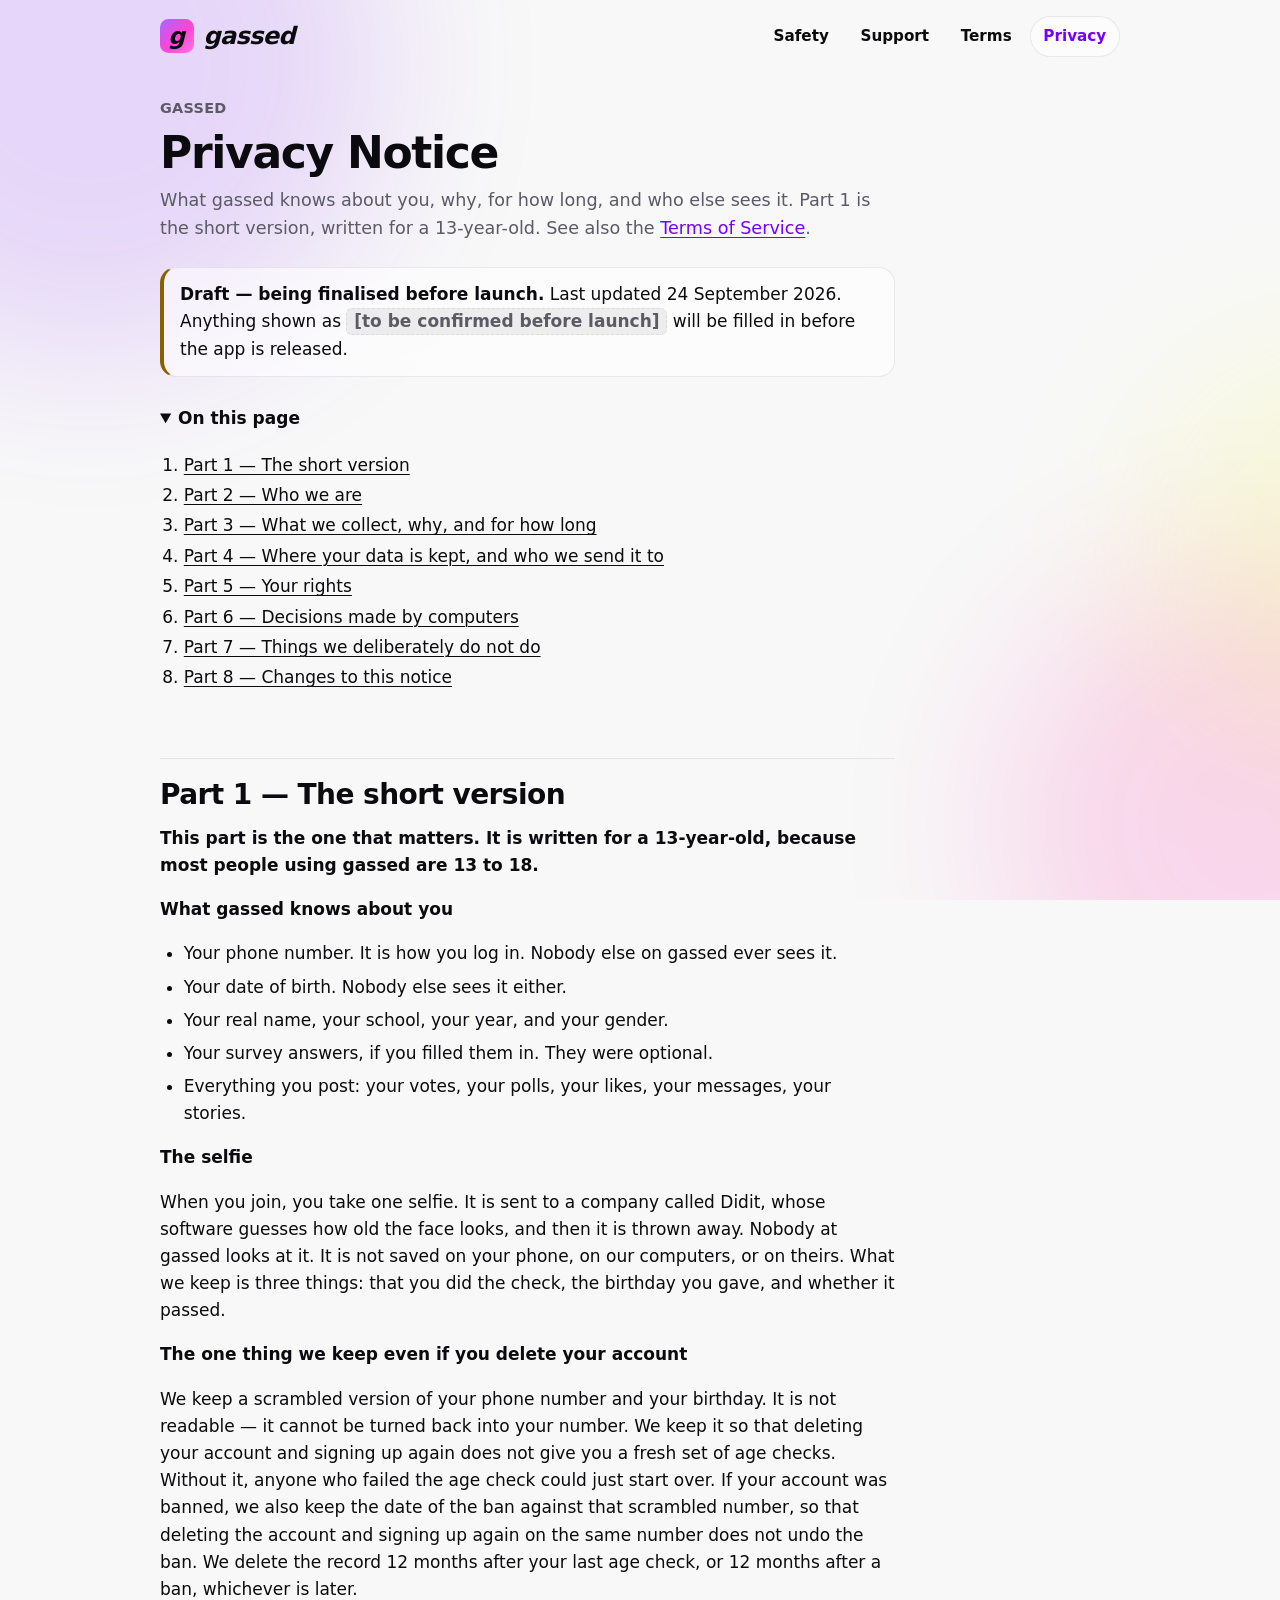
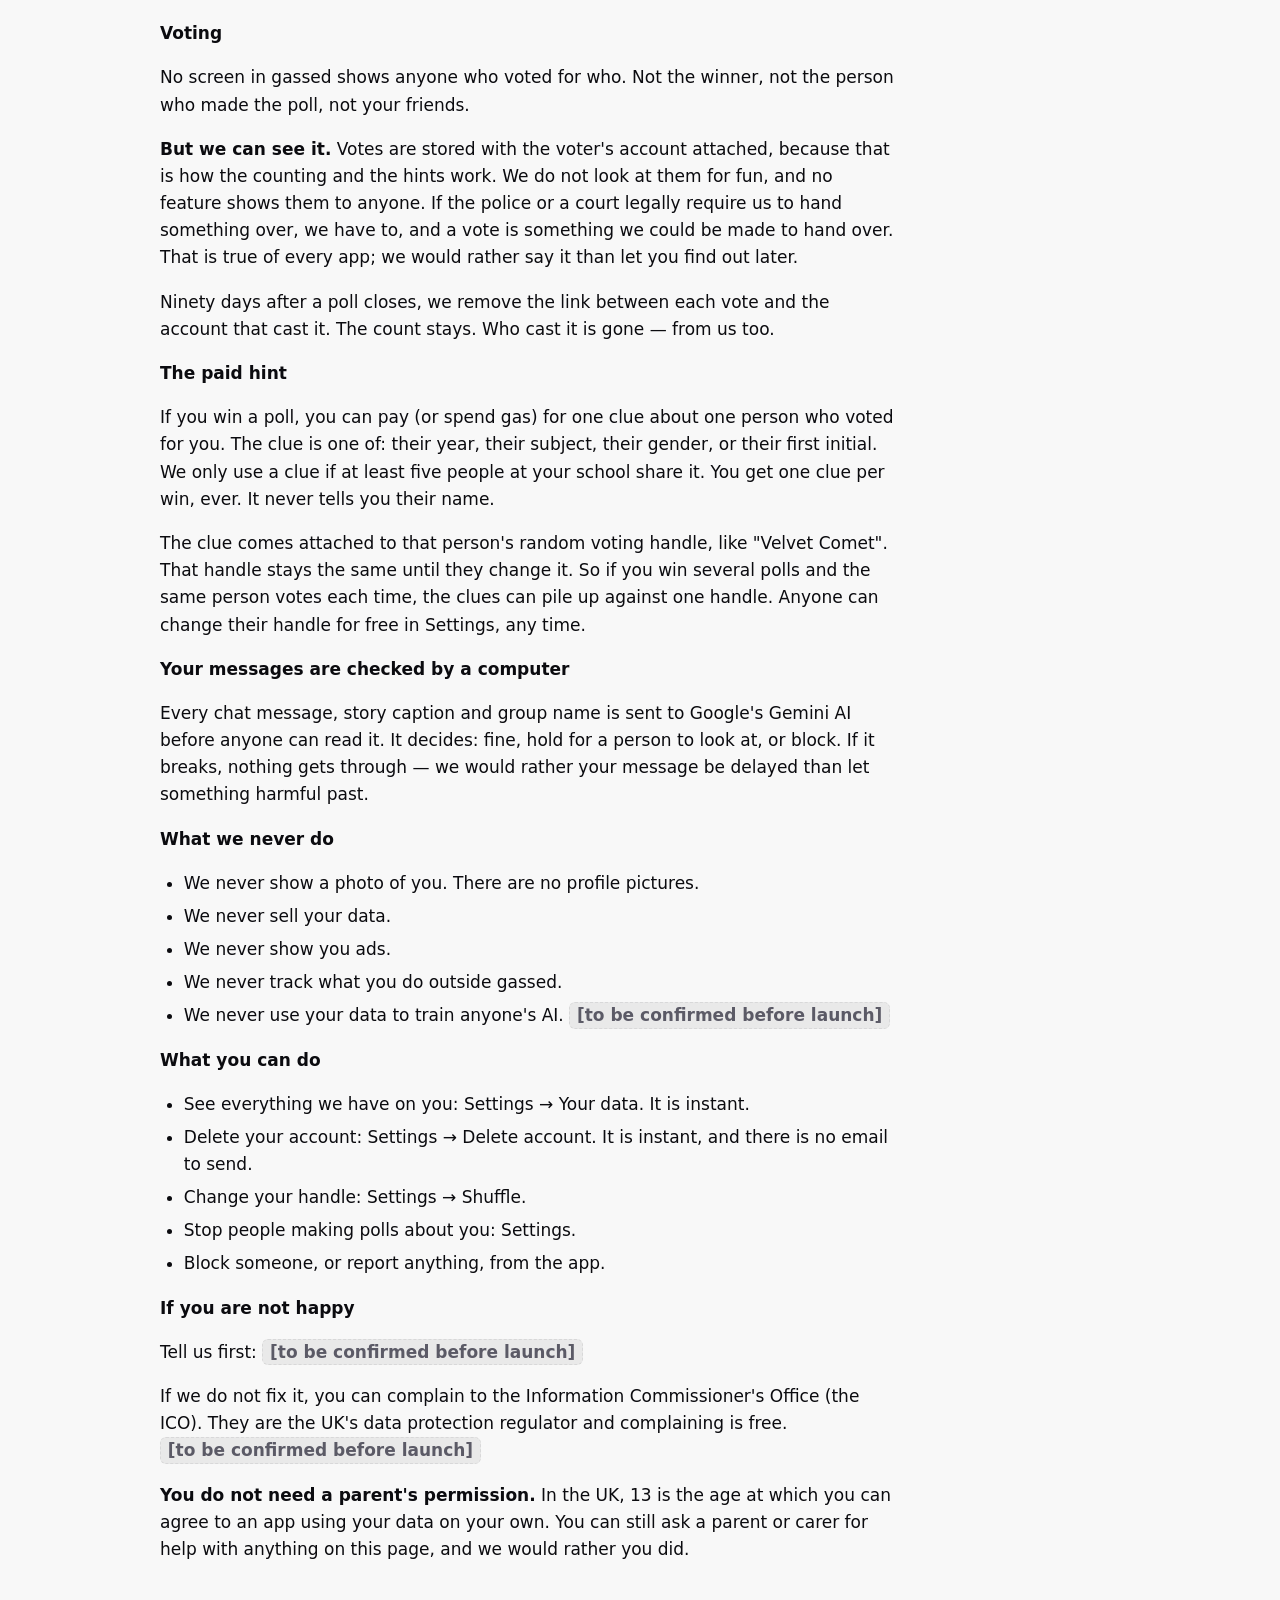
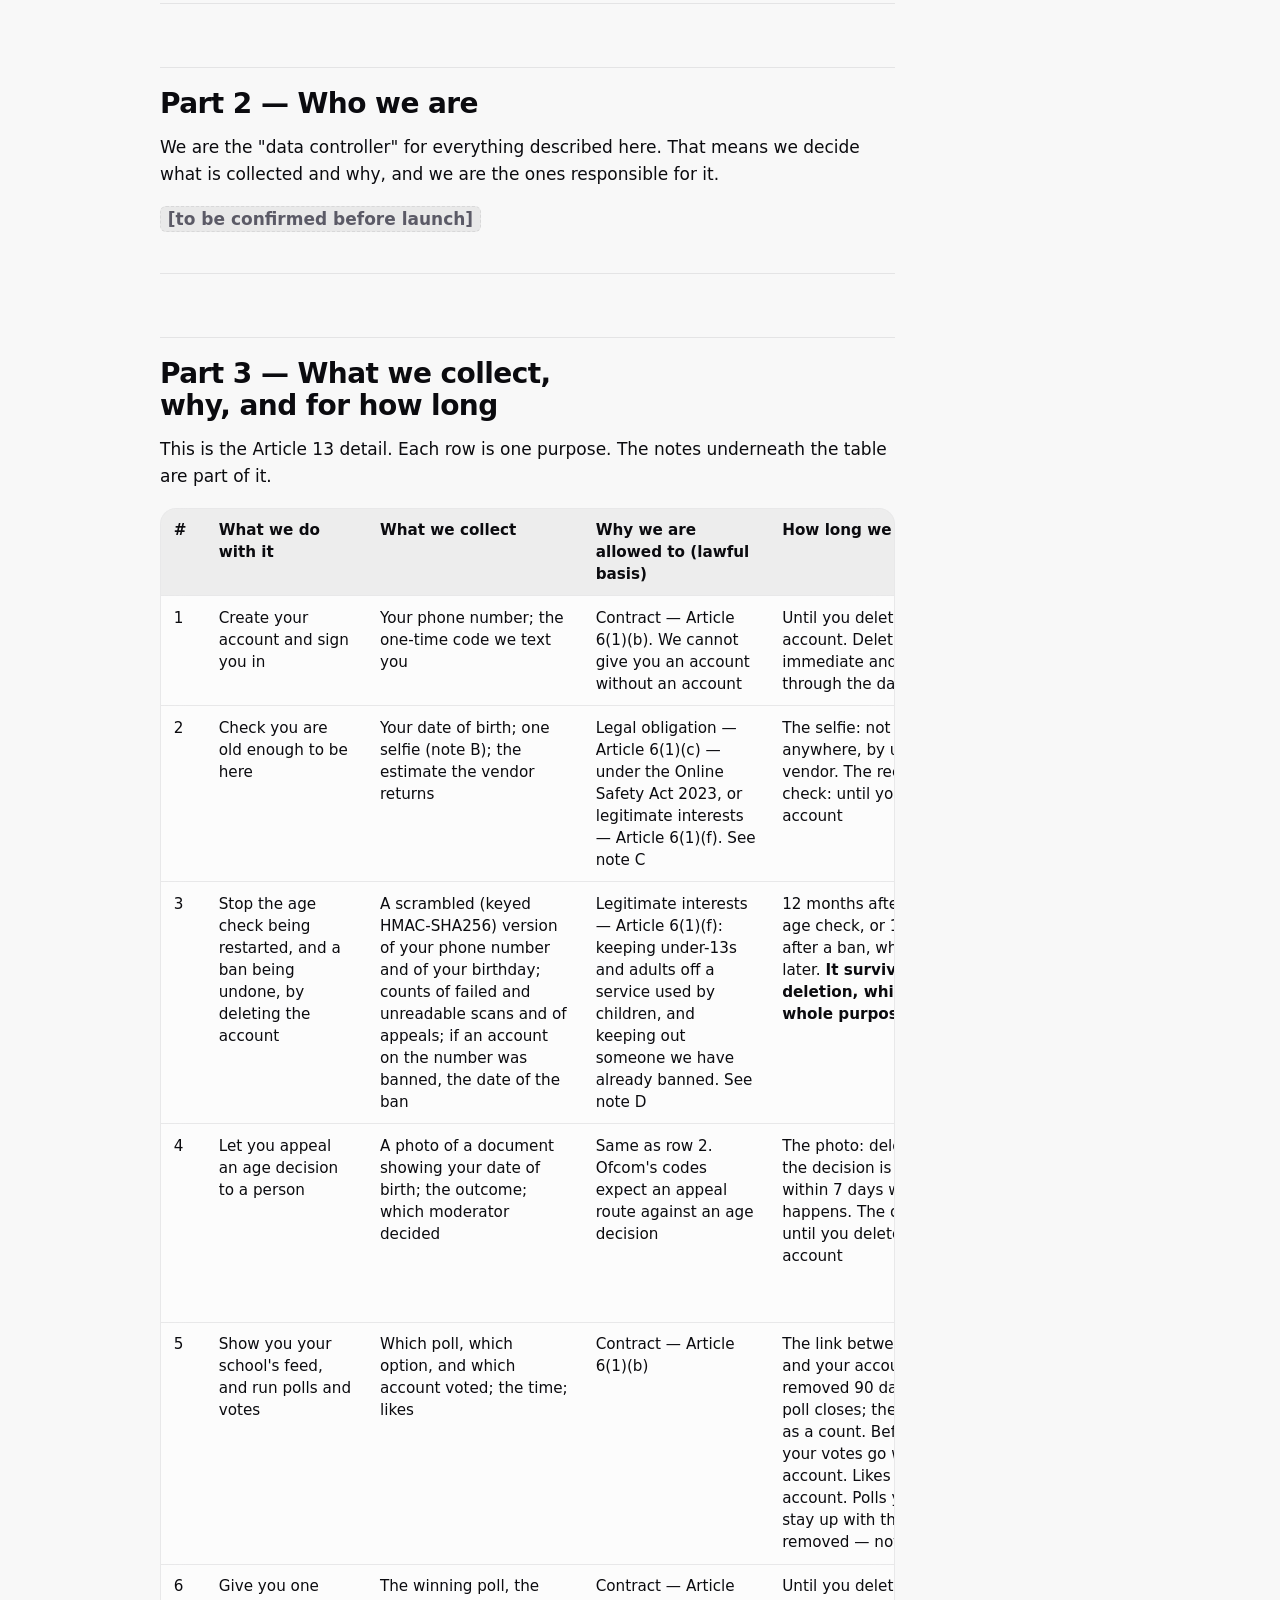
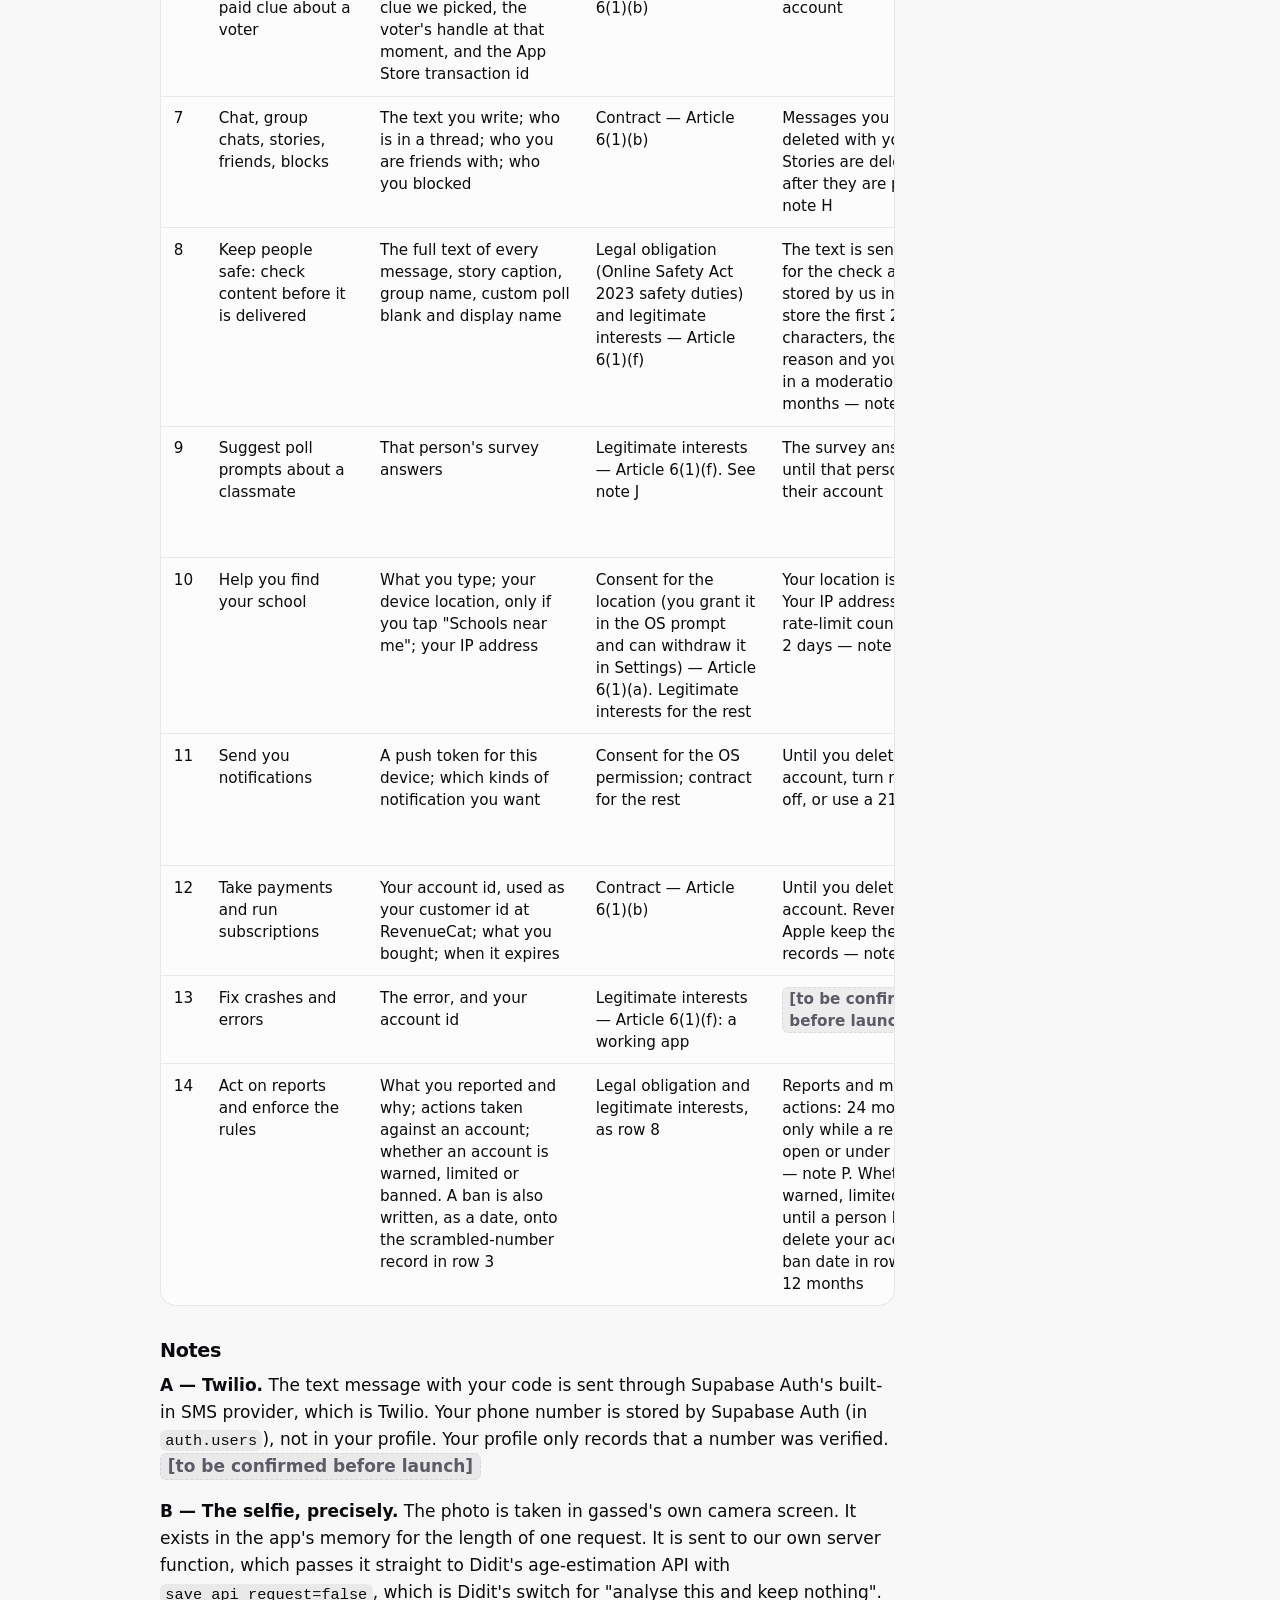
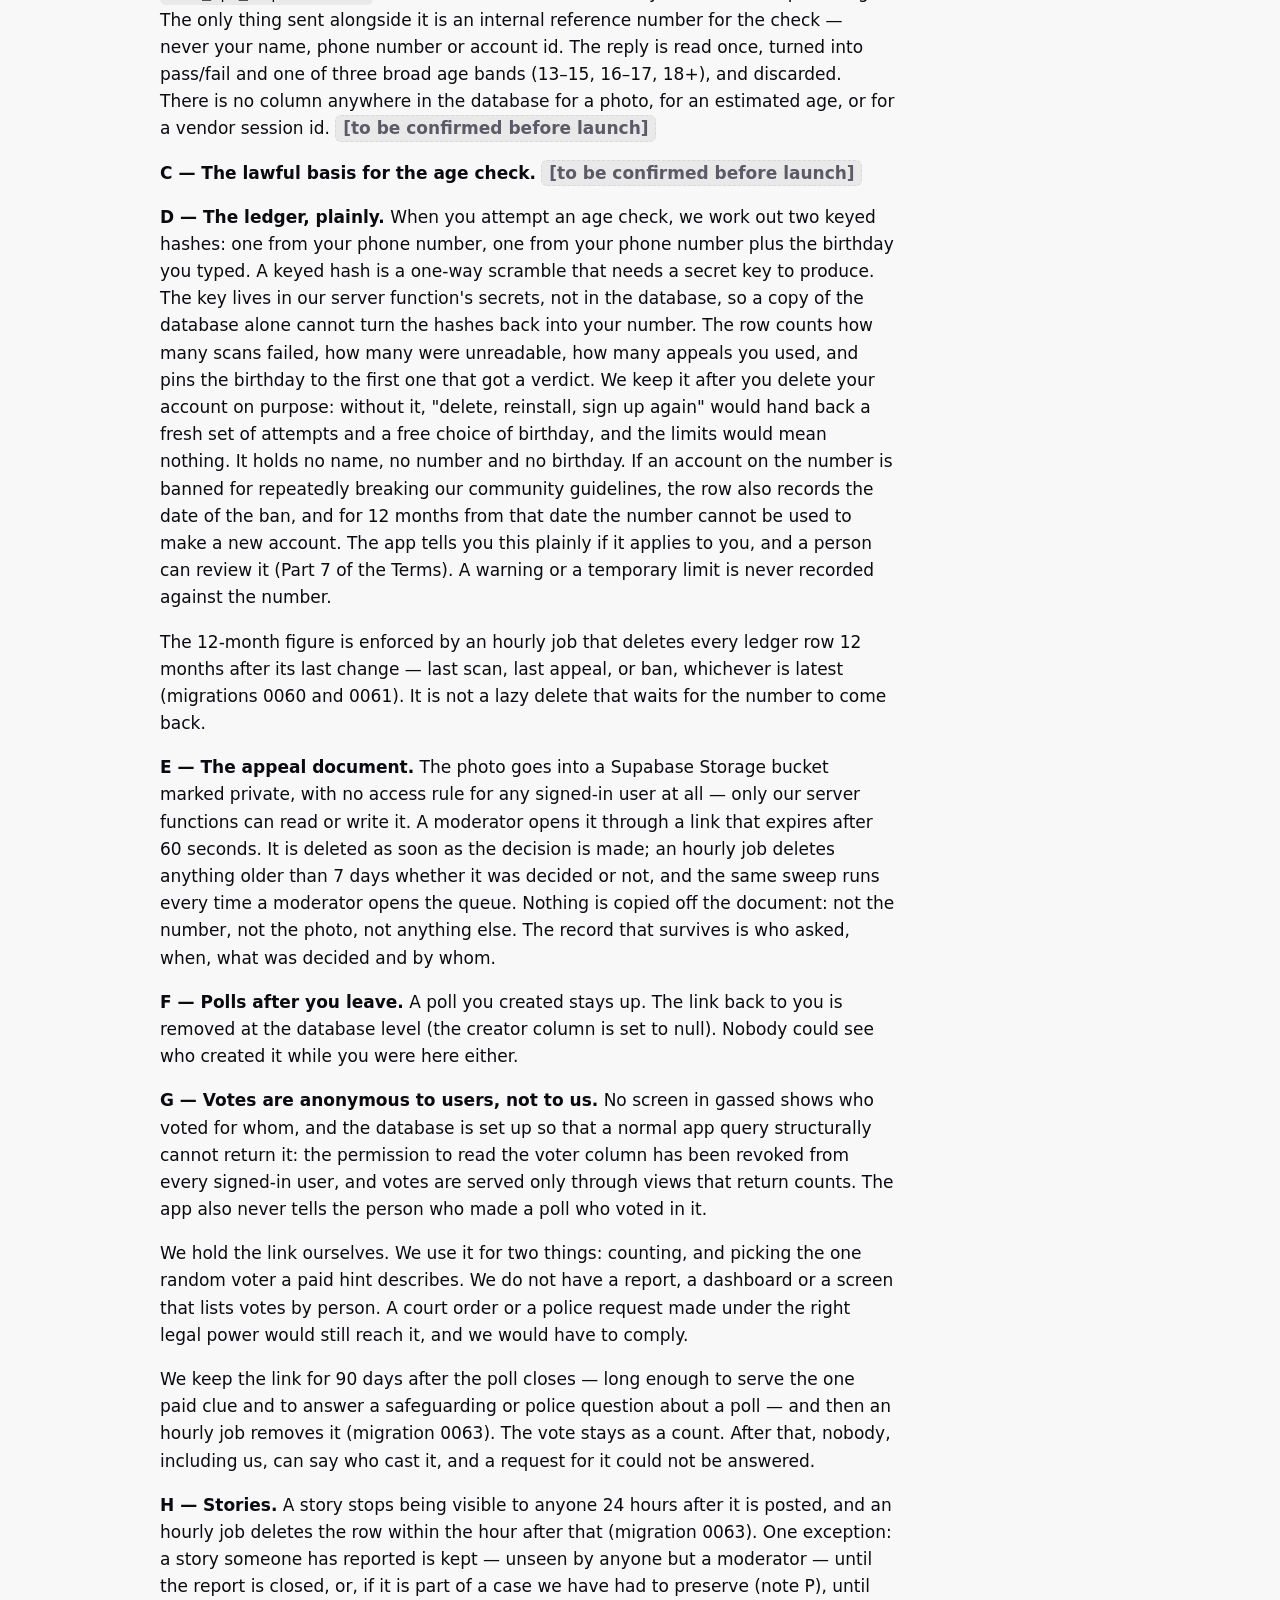
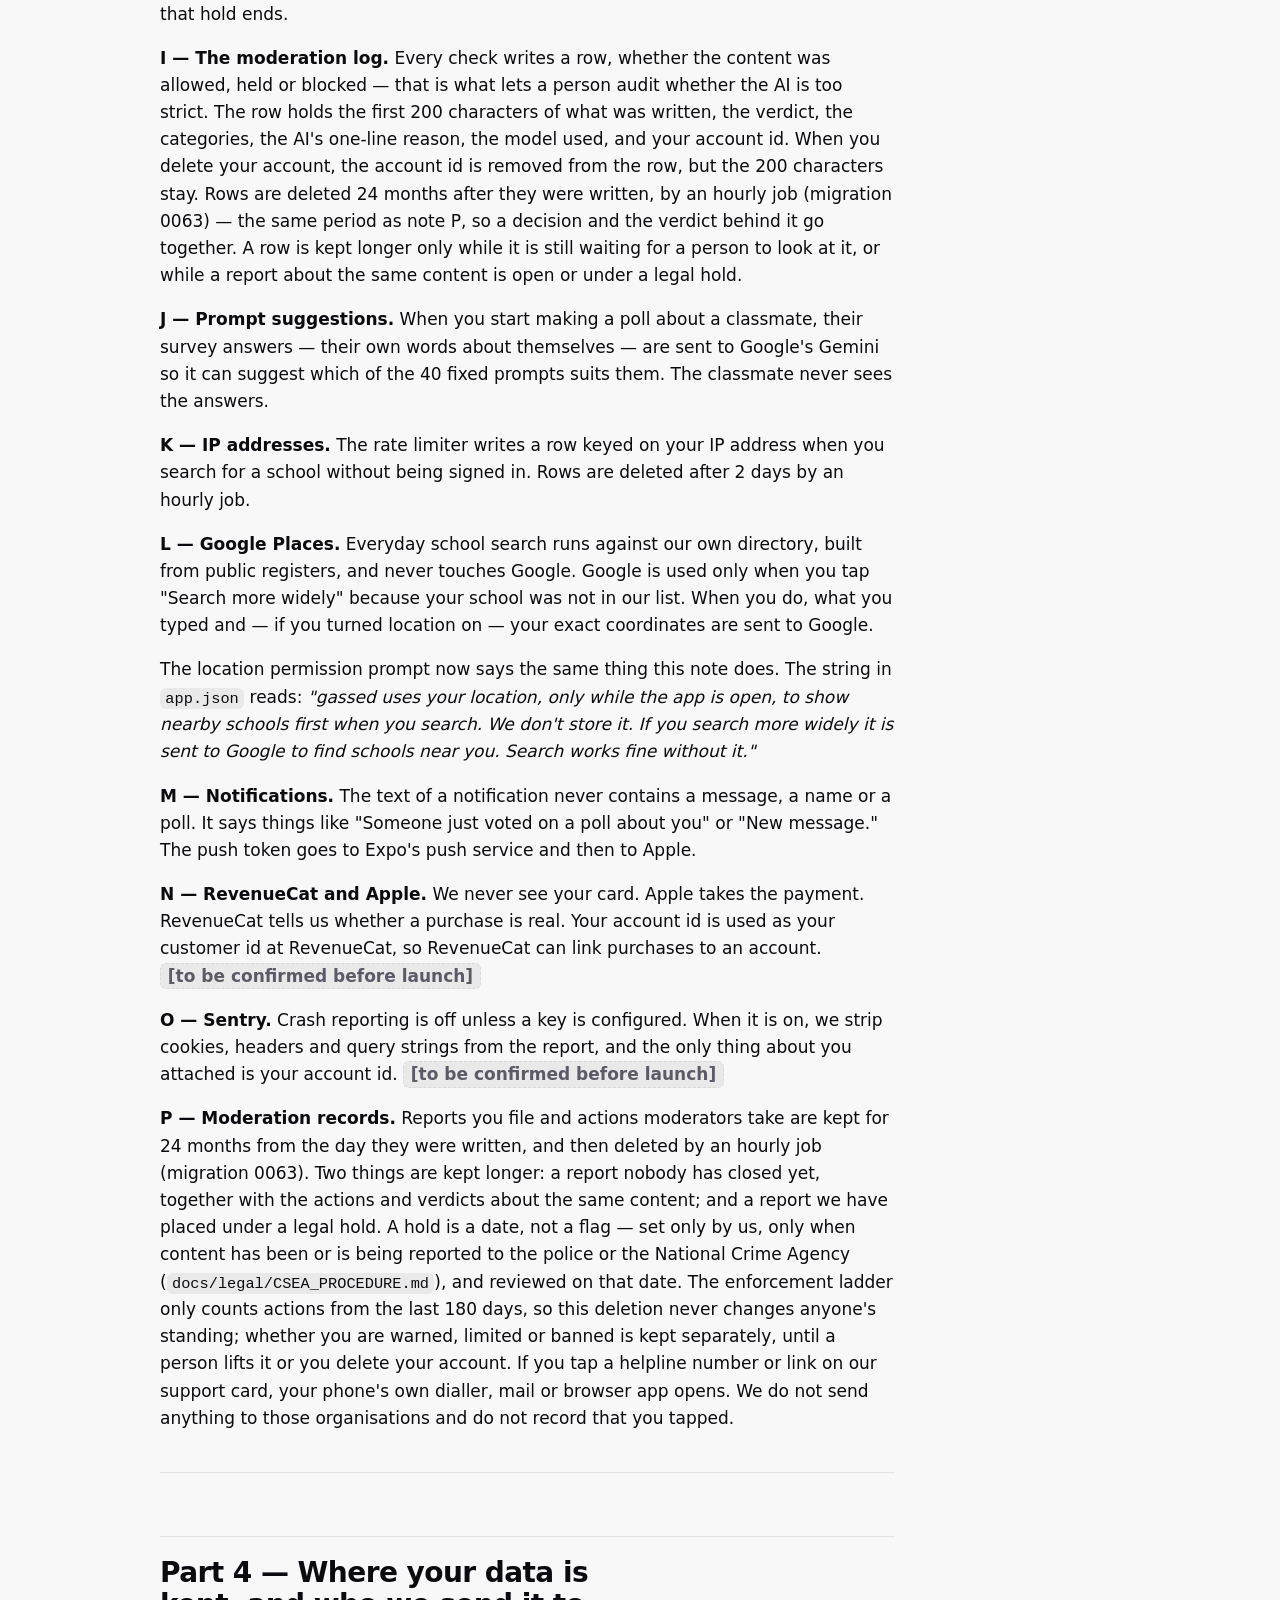
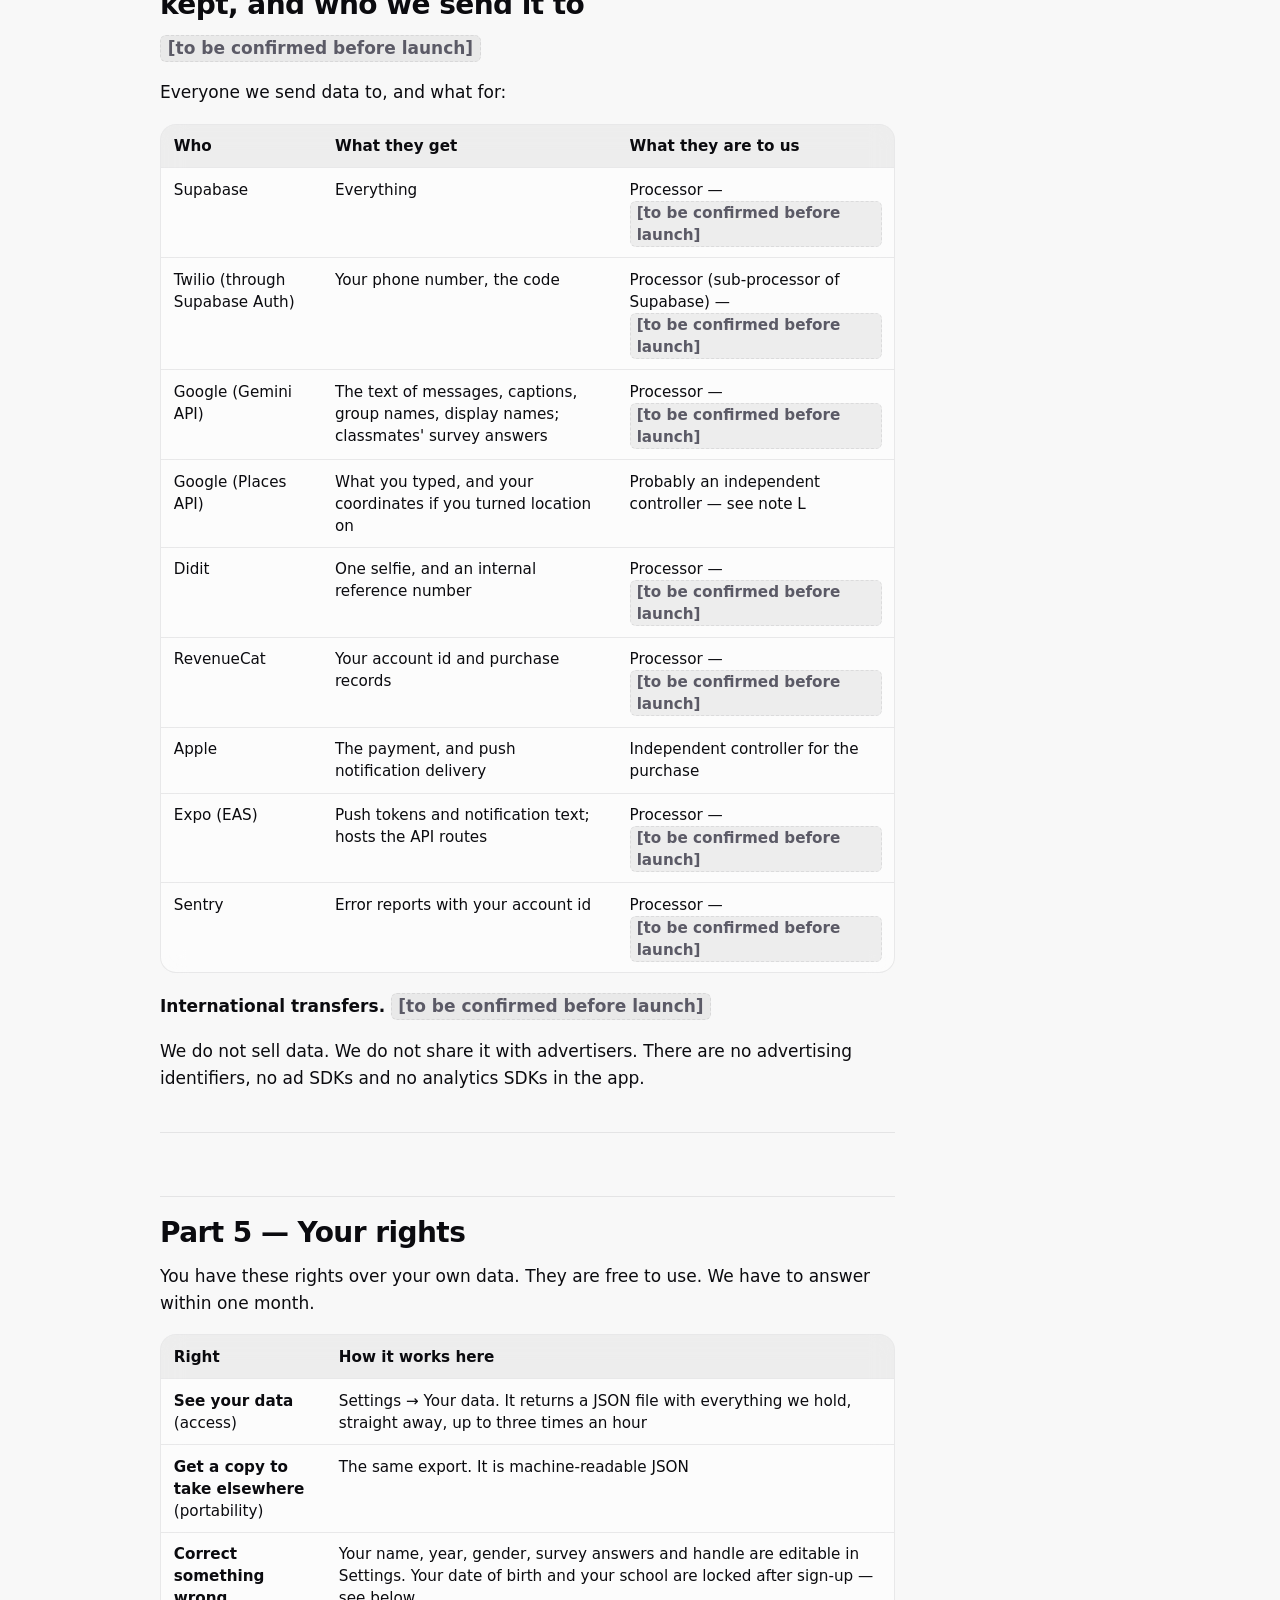
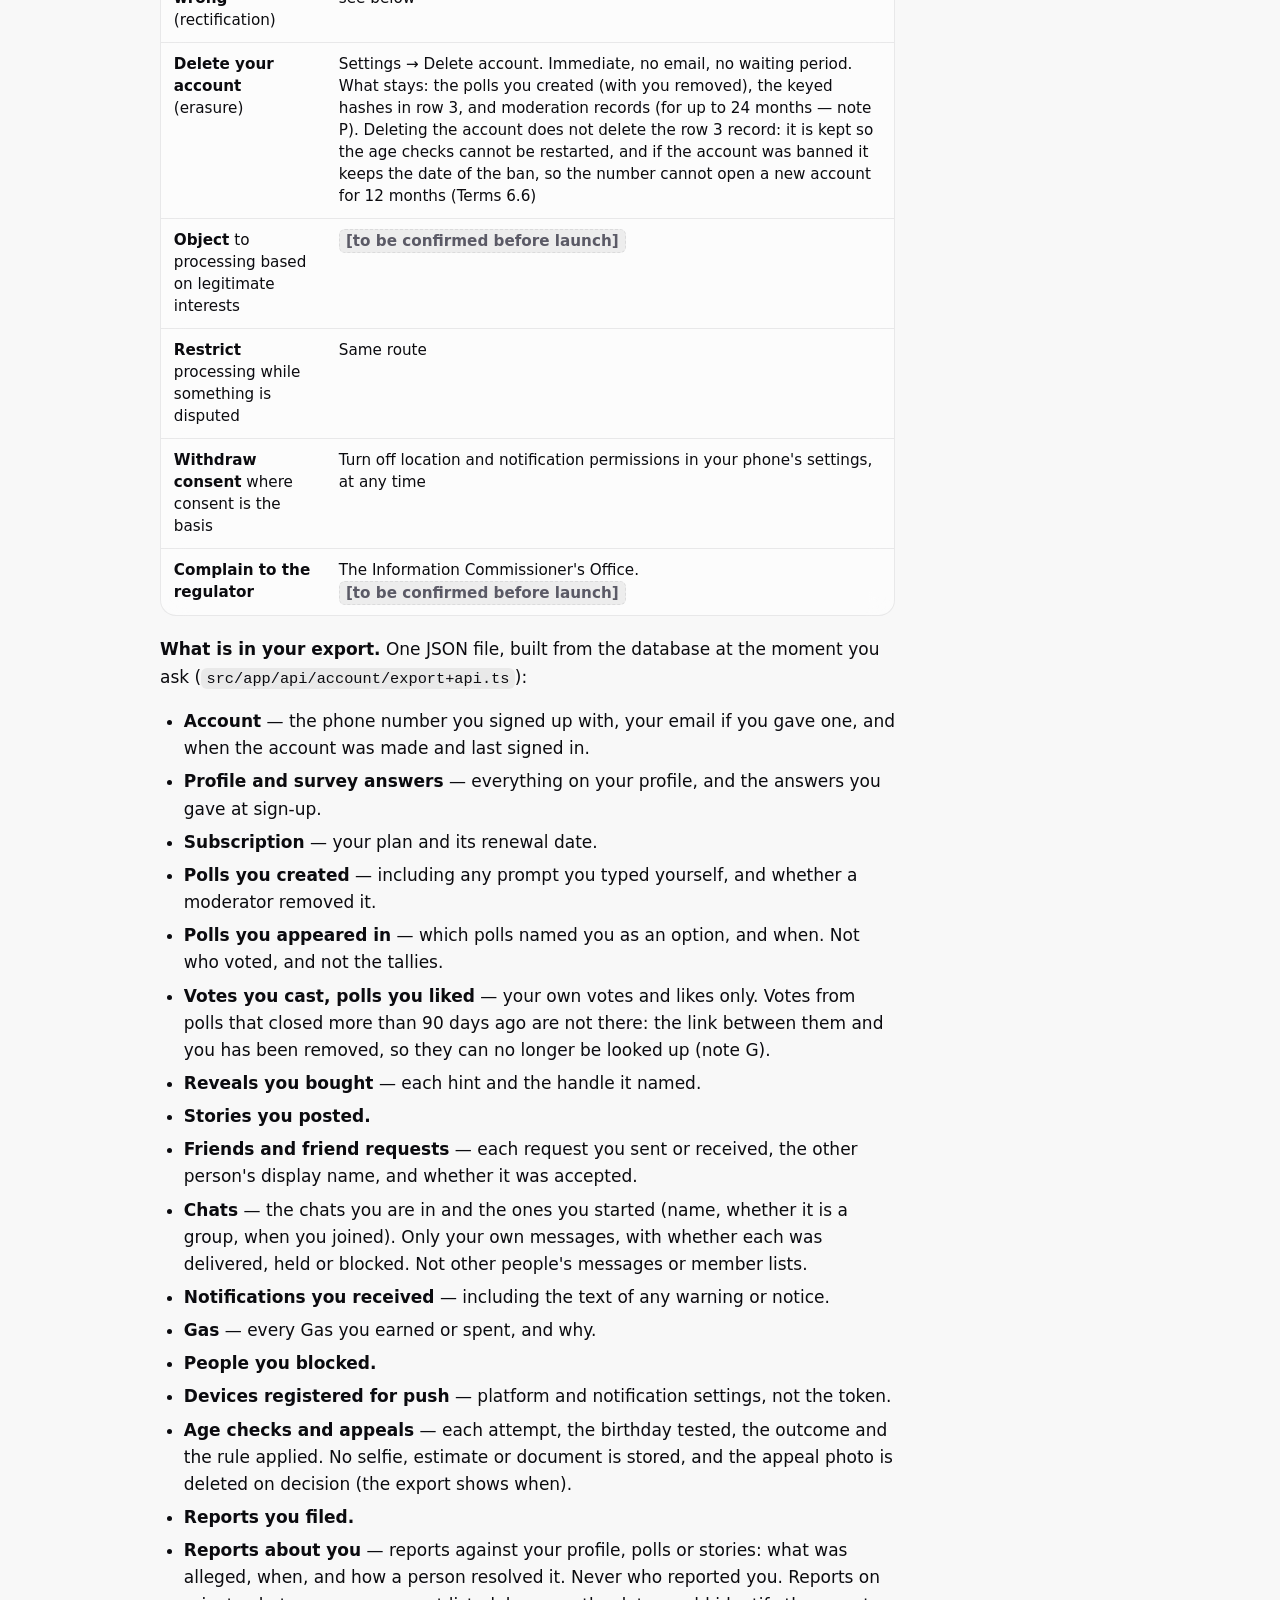
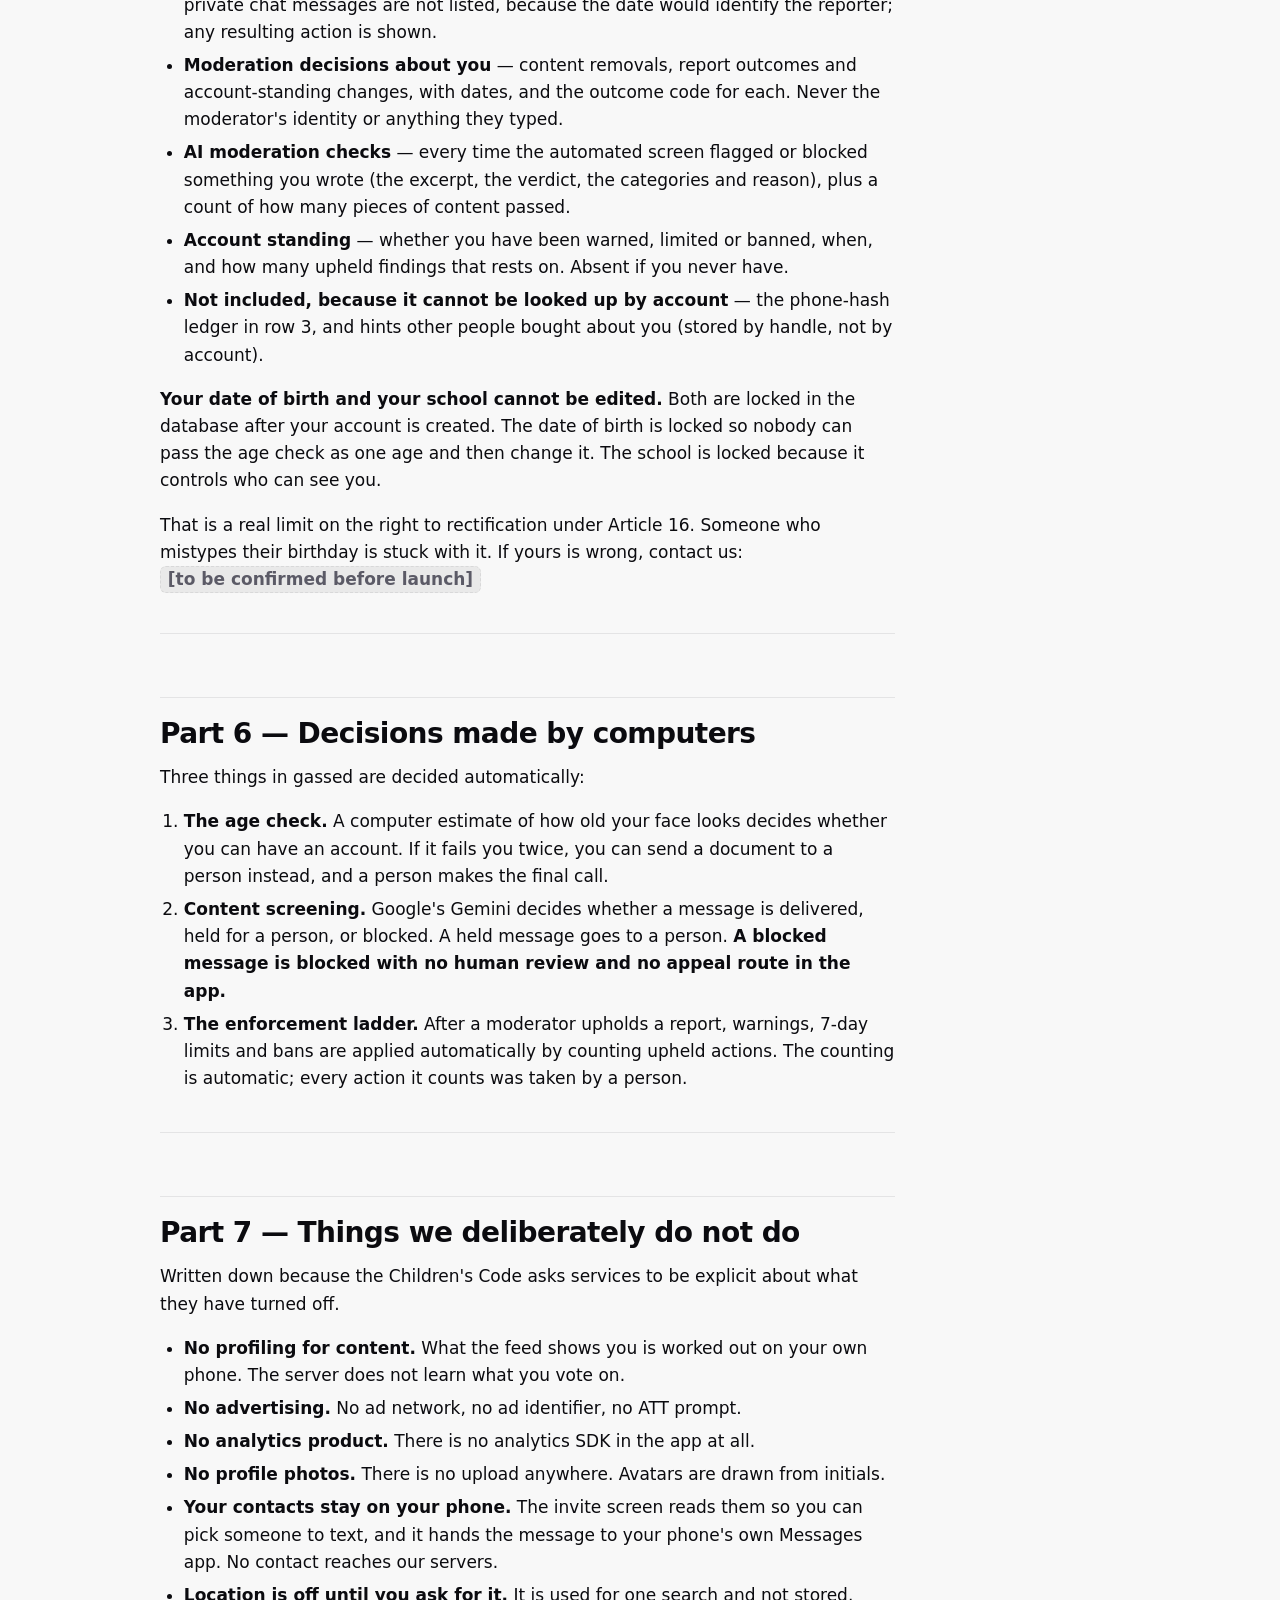
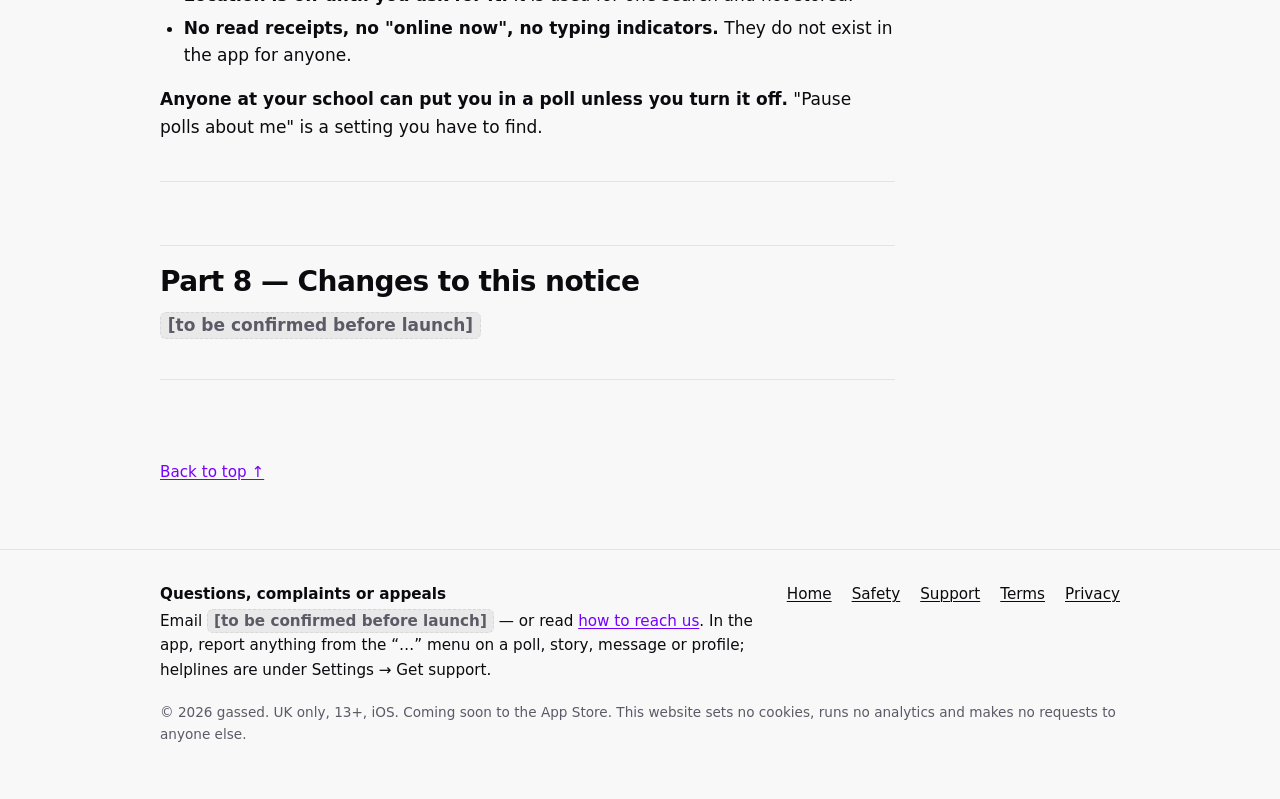
==== privacy/index.html @ b99c5398 "getgassed.app: landing, safety, support, terms and privacy (drafts)" ====
<!doctype html>
<html lang="en-GB">
<head>
<meta charset="utf-8">
<meta name="viewport" content="width=device-width, initial-scale=1">
<title>Privacy Notice — gassed</title>
<meta name="description" content="The gassed Privacy Notice: what we collect, the selfie age check, votes and hints, who we share data with, how long we keep it, and your rights.">
<meta name="color-scheme" content="dark light">
<meta name="theme-color" content="#161616" media="(prefers-color-scheme: dark)">
<meta name="theme-color" content="#f8f8f8" media="(prefers-color-scheme: light)">
<meta name="referrer" content="strict-origin-when-cross-origin">
<link rel="canonical" href="https://getgassed.app/privacy/">
<link rel="icon" href="/favicon.svg" type="image/svg+xml">
<link rel="stylesheet" href="/assets/site.css">
<meta property="og:site_name" content="gassed">
<meta property="og:type" content="website">
<meta property="og:title" content="Privacy Notice — gassed">
<meta property="og:description" content="The gassed Privacy Notice: what we collect, the selfie age check, votes and hints, who we share data with, how long we keep it, and your rights.">
<meta property="og:url" content="https://getgassed.app/privacy/">
</head>
<body class="">
<a class="skip" href="#main">Skip to content</a>
<div class="glow" aria-hidden="true"><i></i><i></i><i></i></div>
<header class="site-header">
  <div class="wrap">
    <a class="brand" href="/" aria-label="gassed home"><svg class="mark" viewBox="0 0 64 64" aria-hidden="true" focusable="false"><defs><linearGradient id="gm" x1="0" y1="0" x2="1" y2="1"><stop offset="0" stop-color="#A866FF"/><stop offset=".55" stop-color="#FF43D6"/><stop offset="1" stop-color="#FF7AE0"/></linearGradient></defs><rect width="64" height="64" rx="16" fill="url(#gm)"/><text x="31" y="47" font-family="system-ui,-apple-system,'Segoe UI',Roboto,Arial,sans-serif" font-weight="800" font-style="italic" font-size="44" fill="#0B0B0F" text-anchor="middle">g</text></svg><span>gassed</span></a>
    <nav class="site-nav" aria-label="Main"><a href="/safety/">Safety</a><a href="/support/">Support</a><a href="/terms/">Terms</a><a href="/privacy/" aria-current="page">Privacy</a></nav>
  </div>
</header>
<main id="main" class="wrap">
<div class="doc-head prose">
  <p class="eyebrow">gassed</p>
  <h1>Privacy Notice</h1>
  <p class="intro">What gassed knows about you, why, for how long, and who else sees it. Part 1 is the short version, written for a 13-year-old. See also the <a href="/terms/">Terms of Service</a>.</p>
</div>
<div class="banner" role="note"><p><strong>Draft — being finalised before launch.</strong> Last updated 24 September 2026. Anything shown as <span class="tbc">[to be confirmed before launch]</span> will be filled in before the app is released.</p></div>

<details class="toc" open>
<summary>On this page</summary>
<ol>
<li><a href="#part-1-the-short-version">Part 1 — The short version</a></li>
<li><a href="#part-2-who-we-are">Part 2 — Who we are</a></li>
<li><a href="#part-3-what-we-collect-why-and-for-how-long">Part 3 — What we collect, why, and for how long</a></li>
<li><a href="#part-4-where-your-data-is-kept-and-who-we-send-it-to">Part 4 — Where your data is kept, and who we send it to</a></li>
<li><a href="#part-5-your-rights">Part 5 — Your rights</a></li>
<li><a href="#part-6-decisions-made-by-computers">Part 6 — Decisions made by computers</a></li>
<li><a href="#part-7-things-we-deliberately-do-not-do">Part 7 — Things we deliberately do not do</a></li>
<li><a href="#part-8-changes-to-this-notice">Part 8 — Changes to this notice</a></li>
</ol>
</details>
<article class="doc prose">
<h2 id="part-1-the-short-version">Part 1 — The short version</h2>
<p><strong>This part is the one that matters. It is written for a 13-year-old, because
most people using gassed are 13 to 18.</strong></p>
<p><strong>What gassed knows about you</strong></p>
<ul>
<li>Your phone number. It is how you log in. Nobody else on gassed ever sees it.</li>
<li>Your date of birth. Nobody else sees it either.</li>
<li>Your real name, your school, your year, and your gender.</li>
<li>Your survey answers, if you filled them in. They were optional.</li>
<li>Everything you post: your votes, your polls, your likes, your messages, your
stories.</li>
</ul>
<p><strong>The selfie</strong></p>
<p>When you join, you take one selfie. It is sent to a company called Didit, whose
software guesses how old the face looks, and then it is thrown away. Nobody at
gassed looks at it. It is not saved on your phone, on our computers, or on
theirs. What we keep is three things: that you did the check, the birthday you
gave, and whether it passed.</p>
<p><strong>The one thing we keep even if you delete your account</strong></p>
<p>We keep a scrambled version of your phone number and your birthday. It is not
readable — it cannot be turned back into your number. We keep it so that
deleting your account and signing up again does not give you a fresh set of age
checks. Without it, anyone who failed the age check could just start over.
If your account was banned, we also keep the date of the ban against that
scrambled number, so that deleting the account and signing up again on the same
number does not undo the ban. We delete the record 12 months after your last age
check, or 12 months after a ban, whichever is later.</p>
<p><strong>Voting</strong></p>
<p>No screen in gassed shows anyone who voted for who. Not the winner, not the
person who made the poll, not your friends.</p>
<p><strong>But we can see it.</strong> Votes are stored with the voter&#39;s account attached,
because that is how the counting and the hints work. We do not look at them for
fun, and no feature shows them to anyone. If the police or a court legally
require us to hand something over, we have to, and a vote is something we could
be made to hand over. That is true of every app; we would rather say it than let
you find out later.</p>
<p>Ninety days after a poll closes, we remove the link between each vote and the
account that cast it. The count stays. Who cast it is gone — from us too.</p>
<p><strong>The paid hint</strong></p>
<p>If you win a poll, you can pay (or spend gas) for one clue about one person who
voted for you. The clue is one of: their year, their subject, their gender, or
their first initial. We only use a clue if at least five people at your school
share it. You get one clue per win, ever. It never tells you their name.</p>
<p>The clue comes attached to that person&#39;s random voting handle, like &quot;Velvet
Comet&quot;. That handle stays the same until they change it. So if you win several
polls and the same person votes each time, the clues can pile up against one
handle. Anyone can change their handle for free in Settings, any time.</p>
<p><strong>Your messages are checked by a computer</strong></p>
<p>Every chat message, story caption and group name is sent to Google&#39;s Gemini AI
before anyone can read it. It decides: fine, hold for a person to look at, or
block. If it breaks, nothing gets through — we would rather your message be
delayed than let something harmful past.</p>
<p><strong>What we never do</strong></p>
<ul>
<li>We never show a photo of you. There are no profile pictures.</li>
<li>We never sell your data.</li>
<li>We never show you ads.</li>
<li>We never track what you do outside gassed.</li>
<li>We never use your data to train anyone&#39;s AI.
<span class="tbc">[to be confirmed before launch]</span></li>
</ul>
<p><strong>What you can do</strong></p>
<ul>
<li>See everything we have on you: Settings → Your data. It is instant.</li>
<li>Delete your account: Settings → Delete account. It is instant, and there is
no email to send.</li>
<li>Change your handle: Settings → Shuffle.</li>
<li>Stop people making polls about you: Settings.</li>
<li>Block someone, or report anything, from the app.</li>
</ul>
<p><strong>If you are not happy</strong></p>
<p>Tell us first: <span class="tbc">[to be confirmed before launch]</span></p>
<p>If we do not fix it, you can complain to the Information Commissioner&#39;s Office
(the ICO). They are the UK&#39;s data protection regulator and complaining is free.
<span class="tbc">[to be confirmed before launch]</span></p>
<p><strong>You do not need a parent&#39;s permission.</strong> In the UK, 13 is the age at which you
can agree to an app using your data on your own. You can still ask a parent or
carer for help with anything on this page, and we would rather you did.</p>
<hr>
<h2 id="part-2-who-we-are">Part 2 — Who we are</h2>
<p>We are the &quot;data controller&quot; for everything described here. That means we decide
what is collected and why, and we are the ones responsible for it.</p>
<p><span class="tbc">[to be confirmed before launch]</span></p>
<hr>
<h2 id="part-3-what-we-collect-why-and-for-how-long">Part 3 — What we collect, why, and for how long</h2>
<p>This is the Article 13 detail. Each row is one purpose. The notes underneath the
table are part of it.</p>
<div class="table-wrap wide"><table>
<thead>
<tr>
<th>#</th>
<th>What we do with it</th>
<th>What we collect</th>
<th>Why we are allowed to (lawful basis)</th>
<th>How long we keep it</th>
<th>Who else sees it</th>
</tr>
</thead>
<tbody><tr>
<td>1</td>
<td>Create your account and sign you in</td>
<td>Your phone number; the one-time code we text you</td>
<td>Contract — Article 6(1)(b). We cannot give you an account without an account</td>
<td>Until you delete your account. Deletion is immediate and cascades through the database</td>
<td>Supabase (our hosting); Twilio (sends the text) — note A</td>
</tr>
<tr>
<td>2</td>
<td>Check you are old enough to be here</td>
<td>Your date of birth; one selfie (note B); the estimate the vendor returns</td>
<td>Legal obligation — Article 6(1)(c) — under the Online Safety Act 2023, or legitimate interests — Article 6(1)(f). See note C</td>
<td>The selfie: not stored anywhere, by us or by the vendor. The record of the check: until you delete your account</td>
<td>Didit (estimates the age from the selfie); Supabase</td>
</tr>
<tr>
<td>3</td>
<td>Stop the age check being restarted, and a ban being undone, by deleting the account</td>
<td>A scrambled (keyed HMAC-SHA256) version of your phone number and of your birthday; counts of failed and unreadable scans and of appeals; if an account on the number was banned, the date of the ban</td>
<td>Legitimate interests — Article 6(1)(f): keeping under-13s and adults off a service used by children, and keeping out someone we have already banned. See note D</td>
<td>12 months after your last age check, or 12 months after a ban, whichever is later. <strong>It survives account deletion, which is its whole purpose</strong></td>
<td>Nobody. It stays in our database</td>
</tr>
<tr>
<td>4</td>
<td>Let you appeal an age decision to a person</td>
<td>A photo of a document showing your date of birth; the outcome; which moderator decided</td>
<td>Same as row 2. Ofcom&#39;s codes expect an appeal route against an age decision</td>
<td>The photo: deleted when the decision is made, and within 7 days whatever happens. The outcome row: until you delete your account</td>
<td>One of our moderators, through a link that works for 60 seconds. Supabase stores the file in a private bucket — note E</td>
</tr>
<tr>
<td>5</td>
<td>Show you your school&#39;s feed, and run polls and votes</td>
<td>Which poll, which option, and which account voted; the time; likes</td>
<td>Contract — Article 6(1)(b)</td>
<td>The link between a vote and your account is removed 90 days after the poll closes; the vote stays as a count. Before that, your votes go with your account. Likes go with your account. Polls you created stay up with the creator removed — notes F and G</td>
<td>Nobody sees who voted. We can, for 90 days — note G</td>
</tr>
<tr>
<td>6</td>
<td>Give you one paid clue about a voter</td>
<td>The winning poll, the clue we picked, the voter&#39;s handle at that moment, and the App Store transaction id</td>
<td>Contract — Article 6(1)(b)</td>
<td>Until you delete your account</td>
<td>RevenueCat and Apple see the purchase, not the clue</td>
</tr>
<tr>
<td>7</td>
<td>Chat, group chats, stories, friends, blocks</td>
<td>The text you write; who is in a thread; who you are friends with; who you blocked</td>
<td>Contract — Article 6(1)(b)</td>
<td>Messages you sent are deleted with your account. Stories are deleted 24 hours after they are posted — note H</td>
<td>The people you sent them to. Google (Gemini) checks the text first — row 8</td>
</tr>
<tr>
<td>8</td>
<td>Keep people safe: check content before it is delivered</td>
<td>The full text of every message, story caption, group name, custom poll blank and display name</td>
<td>Legal obligation (Online Safety Act 2023 safety duties) and legitimate interests — Article 6(1)(f)</td>
<td>The text is sent to Google for the check and is not stored by us in full. We store the first 200 characters, the verdict, the reason and your account id in a moderation log, for 24 months — note I</td>
<td>Google (Gemini); our moderators</td>
</tr>
<tr>
<td>9</td>
<td>Suggest poll prompts about a classmate</td>
<td>That person&#39;s survey answers</td>
<td>Legitimate interests — Article 6(1)(f). See note J</td>
<td>The survey answers stay until that person deletes their account</td>
<td>Google (Gemini). The classmate who asked never sees the answers, only the suggestions</td>
</tr>
<tr>
<td>10</td>
<td>Help you find your school</td>
<td>What you type; your device location, only if you tap &quot;Schools near me&quot;; your IP address</td>
<td>Consent for the location (you grant it in the OS prompt and can withdraw it in Settings) — Article 6(1)(a). Legitimate interests for the rest</td>
<td>Your location is not stored. Your IP address sits in a rate-limit counter for up to 2 days — note K</td>
<td>Google Places, but only if you tap &quot;Search more widely&quot; — note L</td>
</tr>
<tr>
<td>11</td>
<td>Send you notifications</td>
<td>A push token for this device; which kinds of notification you want</td>
<td>Consent for the OS permission; contract for the rest</td>
<td>Until you delete the account, turn notifications off, or use a 21st device</td>
<td>Expo&#39;s push service, then Apple&#39;s push service. The text is generic — note M</td>
</tr>
<tr>
<td>12</td>
<td>Take payments and run subscriptions</td>
<td>Your account id, used as your customer id at RevenueCat; what you bought; when it expires</td>
<td>Contract — Article 6(1)(b)</td>
<td>Until you delete your account. RevenueCat and Apple keep their own records — note N</td>
<td>RevenueCat; Apple</td>
</tr>
<tr>
<td>13</td>
<td>Fix crashes and errors</td>
<td>The error, and your account id</td>
<td>Legitimate interests — Article 6(1)(f): a working app</td>
<td><span class="tbc">[to be confirmed before launch]</span></td>
<td>Sentry — note O</td>
</tr>
<tr>
<td>14</td>
<td>Act on reports and enforce the rules</td>
<td>What you reported and why; actions taken against an account; whether an account is warned, limited or banned. A ban is also written, as a date, onto the scrambled-number record in row 3</td>
<td>Legal obligation and legitimate interests, as row 8</td>
<td>Reports and moderators&#39; actions: 24 months, longer only while a report is still open or under a legal hold — note P. Whether you are warned, limited or banned: until a person lifts it or you delete your account. The ban date in row 3 goes after 12 months</td>
<td>Our moderators</td>
</tr>
</tbody></table></div>
<h3 id="notes">Notes</h3>
<p><strong>A — Twilio.</strong> The text message with your code is sent through Supabase Auth&#39;s
built-in SMS provider, which is Twilio. Your phone number is stored by Supabase
Auth (in <code>auth.users</code>), not in your profile. Your profile only records that a
number was verified. <span class="tbc">[to be confirmed before launch]</span></p>
<p><strong>B — The selfie, precisely.</strong> The photo is taken in gassed&#39;s own camera screen.
It exists in the app&#39;s memory for the length of one request. It is sent to our
own server function, which passes it straight to Didit&#39;s age-estimation API with
<code>save_api_request=false</code>, which is Didit&#39;s switch for &quot;analyse this and keep
nothing&quot;. The only thing sent alongside it is an internal reference number for
the check — never your name, phone number or account id. The reply is read once,
turned into pass/fail and one of three broad age bands (13–15, 16–17, 18+), and
discarded. There is no column anywhere in the database for a photo, for an
estimated age, or for a vendor session id. <span class="tbc">[to be confirmed before launch]</span></p>
<p><strong>C — The lawful basis for the age check.</strong> <span class="tbc">[to be confirmed before launch]</span></p>
<p><strong>D — The ledger, plainly.</strong> When you attempt an age check, we work out two
keyed hashes: one from your phone number, one from your phone number plus the
birthday you typed. A keyed hash is a one-way scramble that needs a secret key
to produce. The key lives in our server function&#39;s secrets, not in the database,
so a copy of the database alone cannot turn the hashes back into your number.
The row counts how many scans failed, how many were unreadable, how many appeals
you used, and pins the birthday to the first one that got a verdict. We keep it
after you delete your account on purpose: without it, &quot;delete, reinstall, sign
up again&quot; would hand back a fresh set of attempts and a free choice of birthday,
and the limits would mean nothing. It holds no name, no number and no birthday.
If an account on the number is banned for repeatedly breaking our community
guidelines, the row also records the date of the ban, and for 12 months from
that date the number cannot be used to make a new account. The app tells you
this plainly if it applies to you, and a person can review it (Part 7 of the
Terms). A warning or a temporary limit is never recorded against the number.</p>
<p>The 12-month figure is enforced by an hourly job that deletes every ledger row
12 months after its last change — last scan, last appeal, or ban, whichever is
latest (migrations 0060 and 0061). It is not a lazy delete that waits for the
number to come back.</p>
<p><strong>E — The appeal document.</strong> The photo goes into a Supabase Storage bucket
marked private, with no access rule for any signed-in user at all — only our
server functions can read or write it. A moderator opens it through a link that
expires after 60 seconds. It is deleted as soon as the decision is made; an
hourly job deletes anything older than 7 days whether it was decided or not, and
the same sweep runs every time a moderator opens the queue. Nothing is copied
off the document: not the number, not the photo, not anything else. The record
that survives is who asked, when, what was decided and by whom.</p>
<p><strong>F — Polls after you leave.</strong> A poll you created stays up. The link back to you
is removed at the database level (the creator column is set to null). Nobody
could see who created it while you were here either.</p>
<p><strong>G — Votes are anonymous to users, not to us.</strong> No screen in gassed shows who
voted for whom, and the database is set up so that a normal app query
structurally cannot return it: the permission to read the voter column has been
revoked from every signed-in user, and votes are served only through views that
return counts. The app also never tells the person who made a poll who voted in
it.</p>
<p>We hold the link ourselves. We use it for two things: counting, and picking the
one random voter a paid hint describes. We do not have a report, a dashboard or
a screen that lists votes by person. A court order or a police request made
under the right legal power would still reach it, and we would have to comply.</p>
<p>We keep the link for 90 days after the poll closes — long enough to serve the
one paid clue and to answer a safeguarding or police question about a poll —
and then an hourly job removes it (migration 0063). The vote stays as a count.
After that, nobody, including us, can say who cast it, and a request for it
could not be answered.</p>
<p><strong>H — Stories.</strong> A story stops being visible to anyone 24 hours after it is
posted, and an hourly job deletes the row within the hour after that
(migration 0063). One exception: a story someone has reported is kept — unseen
by anyone but a moderator — until the report is closed, or, if it is part of a
case we have had to preserve (note P), until that hold ends.</p>
<p><strong>I — The moderation log.</strong> Every check writes a row, whether the content was
allowed, held or blocked — that is what lets a person audit whether the AI is
too strict. The row holds the first 200 characters of what was written, the
verdict, the categories, the AI&#39;s one-line reason, the model used, and your
account id. When you delete your account, the account id is removed from the
row, but the 200 characters stay. Rows are deleted 24 months after they were
written, by an hourly job (migration 0063) — the same period as note P, so a
decision and the verdict behind it go together. A row is kept longer only
while it is still waiting for a person to look at it, or while a report about
the same content is open or under a legal hold.</p>
<p><strong>J — Prompt suggestions.</strong> When you start making a poll about a classmate, their survey answers — their own words about themselves — are sent to Google&#39;s Gemini so it can suggest which of the 40 fixed prompts suits them. The classmate never sees the answers.</p>
<p><strong>K — IP addresses.</strong> The rate limiter writes a row keyed on your IP address
when you search for a school without being signed in. Rows are deleted after
2 days by an hourly job.</p>
<p><strong>L — Google Places.</strong> Everyday school search runs against our own directory,
built from public registers, and never touches Google. Google is used only when
you tap &quot;Search more widely&quot; because your school was not in our list. When you
do, what you typed and — if you turned location on — your exact coordinates are
sent to Google.</p>
<p>The location permission prompt now says the same thing this note does. The
string in <code>app.json</code> reads: <em>&quot;gassed uses your location, only while the app is
open, to show nearby schools first when you search. We don&#39;t store it. If you
search more widely it is sent to Google to find schools near you. Search works
fine without it.&quot;</em></p>
<p><strong>M — Notifications.</strong> The text of a notification never contains a message, a
name or a poll. It says things like &quot;Someone just voted on a poll about you&quot; or
&quot;New message.&quot; The push token goes to Expo&#39;s push service and then to Apple.</p>
<p><strong>N — RevenueCat and Apple.</strong> We never see your card. Apple takes the payment.
RevenueCat tells us whether a purchase is real. Your account id is used as your
customer id at RevenueCat, so RevenueCat can link purchases to an account.
<span class="tbc">[to be confirmed before launch]</span></p>
<p><strong>O — Sentry.</strong> Crash reporting is off unless a key is configured. When it is
on, we strip cookies, headers and query strings from the report, and the only
thing about you attached is your account id. <span class="tbc">[to be confirmed before launch]</span></p>
<p><strong>P — Moderation records.</strong> Reports you file and actions moderators take are
kept for 24 months from the day they were written, and then deleted by an
hourly job (migration 0063). Two things are kept longer: a report nobody has
closed yet, together with the actions and verdicts about the same content; and
a report we have placed under a legal hold. A hold is a date, not a flag — set
only by us, only when content has been or is being reported to the police or
the National Crime Agency (<code>docs/legal/CSEA_PROCEDURE.md</code>), and reviewed on
that date. The enforcement ladder only counts actions from the last 180 days,
so this deletion never changes anyone&#39;s standing; whether you are warned,
limited or banned is kept separately, until a person lifts it or you delete
your account. If you tap a helpline number or link on our support card, your
phone&#39;s own dialler, mail or browser app opens. We do not send anything to
those organisations and do not record that you tapped.</p>
<hr>
<h2 id="part-4-where-your-data-is-kept-and-who-we-send-it-to">Part 4 — Where your data is kept, and who we send it to</h2>
<p><span class="tbc">[to be confirmed before launch]</span></p>
<p>Everyone we send data to, and what for:</p>
<div class="table-wrap"><table>
<thead>
<tr>
<th>Who</th>
<th>What they get</th>
<th>What they are to us</th>
</tr>
</thead>
<tbody><tr>
<td>Supabase</td>
<td>Everything</td>
<td>Processor — <span class="tbc">[to be confirmed before launch]</span></td>
</tr>
<tr>
<td>Twilio (through Supabase Auth)</td>
<td>Your phone number, the code</td>
<td>Processor (sub-processor of Supabase) — <span class="tbc">[to be confirmed before launch]</span></td>
</tr>
<tr>
<td>Google (Gemini API)</td>
<td>The text of messages, captions, group names, display names; classmates&#39; survey answers</td>
<td>Processor — <span class="tbc">[to be confirmed before launch]</span></td>
</tr>
<tr>
<td>Google (Places API)</td>
<td>What you typed, and your coordinates if you turned location on</td>
<td>Probably an independent controller — see note L</td>
</tr>
<tr>
<td>Didit</td>
<td>One selfie, and an internal reference number</td>
<td>Processor — <span class="tbc">[to be confirmed before launch]</span></td>
</tr>
<tr>
<td>RevenueCat</td>
<td>Your account id and purchase records</td>
<td>Processor — <span class="tbc">[to be confirmed before launch]</span></td>
</tr>
<tr>
<td>Apple</td>
<td>The payment, and push notification delivery</td>
<td>Independent controller for the purchase</td>
</tr>
<tr>
<td>Expo (EAS)</td>
<td>Push tokens and notification text; hosts the API routes</td>
<td>Processor — <span class="tbc">[to be confirmed before launch]</span></td>
</tr>
<tr>
<td>Sentry</td>
<td>Error reports with your account id</td>
<td>Processor — <span class="tbc">[to be confirmed before launch]</span></td>
</tr>
</tbody></table></div>
<p><strong>International transfers.</strong> <span class="tbc">[to be confirmed before launch]</span></p>
<p>We do not sell data. We do not share it with advertisers. There are no
advertising identifiers, no ad SDKs and no analytics SDKs in the app.</p>
<hr>
<h2 id="part-5-your-rights">Part 5 — Your rights</h2>
<p>You have these rights over your own data. They are free to use. We have to
answer within one month.</p>
<div class="table-wrap"><table>
<thead>
<tr>
<th>Right</th>
<th>How it works here</th>
</tr>
</thead>
<tbody><tr>
<td><strong>See your data</strong> (access)</td>
<td>Settings → Your data. It returns a JSON file with everything we hold, straight away, up to three times an hour</td>
</tr>
<tr>
<td><strong>Get a copy to take elsewhere</strong> (portability)</td>
<td>The same export. It is machine-readable JSON</td>
</tr>
<tr>
<td><strong>Correct something wrong</strong> (rectification)</td>
<td>Your name, year, gender, survey answers and handle are editable in Settings. Your date of birth and your school are locked after sign-up — see below</td>
</tr>
<tr>
<td><strong>Delete your account</strong> (erasure)</td>
<td>Settings → Delete account. Immediate, no email, no waiting period. What stays: the polls you created (with you removed), the keyed hashes in row 3, and moderation records (for up to 24 months — note P). Deleting the account does not delete the row 3 record: it is kept so the age checks cannot be restarted, and if the account was banned it keeps the date of the ban, so the number cannot open a new account for 12 months (Terms 6.6)</td>
</tr>
<tr>
<td><strong>Object</strong> to processing based on legitimate interests</td>
<td><span class="tbc">[to be confirmed before launch]</span></td>
</tr>
<tr>
<td><strong>Restrict</strong> processing while something is disputed</td>
<td>Same route</td>
</tr>
<tr>
<td><strong>Withdraw consent</strong> where consent is the basis</td>
<td>Turn off location and notification permissions in your phone&#39;s settings, at any time</td>
</tr>
<tr>
<td><strong>Complain to the regulator</strong></td>
<td>The Information Commissioner&#39;s Office. <span class="tbc">[to be confirmed before launch]</span></td>
</tr>
</tbody></table></div>
<p><strong>What is in your export.</strong> One JSON file, built from the database at the
moment you ask (<code>src/app/api/account/export+api.ts</code>):</p>
<ul>
<li><strong>Account</strong> — the phone number you signed up with, your email if you gave one, and when the account was made and last signed in.</li>
<li><strong>Profile and survey answers</strong> — everything on your profile, and the answers you gave at sign-up.</li>
<li><strong>Subscription</strong> — your plan and its renewal date.</li>
<li><strong>Polls you created</strong> — including any prompt you typed yourself, and whether a moderator removed it.</li>
<li><strong>Polls you appeared in</strong> — which polls named you as an option, and when. Not who voted, and not the tallies.</li>
<li><strong>Votes you cast, polls you liked</strong> — your own votes and likes only. Votes from polls that closed more than 90 days ago are not there: the link between them and you has been removed, so they can no longer be looked up (note G).</li>
<li><strong>Reveals you bought</strong> — each hint and the handle it named.</li>
<li><strong>Stories you posted.</strong></li>
<li><strong>Friends and friend requests</strong> — each request you sent or received, the other person&#39;s display name, and whether it was accepted.</li>
<li><strong>Chats</strong> — the chats you are in and the ones you started (name, whether it is a group, when you joined). Only your own messages, with whether each was delivered, held or blocked. Not other people&#39;s messages or member lists.</li>
<li><strong>Notifications you received</strong> — including the text of any warning or notice.</li>
<li><strong>Gas</strong> — every Gas you earned or spent, and why.</li>
<li><strong>People you blocked.</strong></li>
<li><strong>Devices registered for push</strong> — platform and notification settings, not the token.</li>
<li><strong>Age checks and appeals</strong> — each attempt, the birthday tested, the outcome and the rule applied. No selfie, estimate or document is stored, and the appeal photo is deleted on decision (the export shows when).</li>
<li><strong>Reports you filed.</strong></li>
<li><strong>Reports about you</strong> — reports against your profile, polls or stories: what was alleged, when, and how a person resolved it. Never who reported you. Reports on private chat messages are not listed, because the date would identify the reporter; any resulting action is shown.</li>
<li><strong>Moderation decisions about you</strong> — content removals, report outcomes and account-standing changes, with dates, and the outcome code for each. Never the moderator&#39;s identity or anything they typed.</li>
<li><strong>AI moderation checks</strong> — every time the automated screen flagged or blocked something you wrote (the excerpt, the verdict, the categories and reason), plus a count of how many pieces of content passed.</li>
<li><strong>Account standing</strong> — whether you have been warned, limited or banned, when, and how many upheld findings that rests on. Absent if you never have.</li>
<li><strong>Not included, because it cannot be looked up by account</strong> — the phone-hash ledger in row 3, and hints other people bought about you (stored by handle, not by account).</li>
</ul>
<p><strong>Your date of birth and your school cannot be edited.</strong> Both are locked in the
database after your account is created. The date of birth is locked so nobody
can pass the age check as one age and then change it. The school is locked
because it controls who can see you.</p>
<p>That is a real limit on the right to rectification under Article 16. Someone who mistypes their birthday is stuck with it. If yours is wrong, contact us: <span class="tbc">[to be confirmed before launch]</span></p>
<hr>
<h2 id="part-6-decisions-made-by-computers">Part 6 — Decisions made by computers</h2>
<p>Three things in gassed are decided automatically:</p>
<ol>
<li><strong>The age check.</strong> A computer estimate of how old your face looks decides
whether you can have an account. If it fails you twice, you can send a
document to a person instead, and a person makes the final call.</li>
<li><strong>Content screening.</strong> Google&#39;s Gemini decides whether a message is
delivered, held for a person, or blocked. A held message goes to a person.
<strong>A blocked message is blocked with no human review and no appeal route in
the app.</strong></li>
<li><strong>The enforcement ladder.</strong> After a moderator upholds a report, warnings,
7-day limits and bans are applied automatically by counting upheld actions.
The counting is automatic; every action it counts was taken by a person.</li>
</ol>
<hr>
<h2 id="part-7-things-we-deliberately-do-not-do">Part 7 — Things we deliberately do not do</h2>
<p>Written down because the Children&#39;s Code asks services to be explicit about
what they have turned off.</p>
<ul>
<li><strong>No profiling for content.</strong> What the feed shows you is worked out on your
own phone. The server does not learn what you vote on.</li>
<li><strong>No advertising.</strong> No ad network, no ad identifier, no ATT prompt.</li>
<li><strong>No analytics product.</strong> There is no analytics SDK in the app at all.</li>
<li><strong>No profile photos.</strong> There is no upload anywhere. Avatars are drawn from
initials.</li>
<li><strong>Your contacts stay on your phone.</strong> The invite screen reads them so you can
pick someone to text, and it hands the message to your phone&#39;s own Messages
app. No contact reaches our servers.</li>
<li><strong>Location is off until you ask for it.</strong> It is used for one search and not
stored.</li>
<li><strong>No read receipts, no &quot;online now&quot;, no typing indicators.</strong> They do not
exist in the app for anyone.</li>
</ul>
<p><strong>Anyone at your school can put you in a poll unless you turn it off.</strong> &quot;Pause polls about me&quot; is a setting you have to find.</p>
<hr>
<h2 id="part-8-changes-to-this-notice">Part 8 — Changes to this notice</h2>
<p><span class="tbc">[to be confirmed before launch]</span></p>
<hr>

</article>
<a class="back-top" href="#main">Back to top ↑</a>
</main>
<footer class="site-footer">
  <div class="wrap">
    <div class="contact">
      <strong>Questions, complaints or appeals</strong>
      Email <span class="tbc">[to be confirmed before launch]</span> — or read <a href="/support/">how to reach us</a>. In the app, report anything from the “…” menu on a poll, story, message or profile; helplines are under Settings → Get support.
    </div>
    <nav aria-label="Site">
      <a href="/">Home</a>
      <a href="/safety/">Safety</a>
      <a href="/support/">Support</a>
      <a href="/terms/">Terms</a>
      <a href="/privacy/">Privacy</a>
    </nav>
    <p class="legal">© 2026 gassed. UK only, 13+, iOS. Coming soon to the App Store. This website sets no cookies, runs no analytics and makes no requests to anyone else.</p>
  </div>
</footer>
</body>
</html>
---- assets/site.css ----
/* gassed — shared stylesheet. No webfonts, no external requests. */

:root {
  color-scheme: dark light;

  /* Dark scheme (default) — mirrors src/constants/theme.ts Colors.dark */
  --bg: #161616;
  --bg-el: #1c1c1e;
  --text: #f5f4fa;
  --text-2: #a6a3b3;
  --border: rgba(245, 244, 250, 0.1);
  --accent: #ff43d6;
  --accent-2: #a866ff;
  --warning: #f5c247;
  --danger: #ff6b7a;
  --success: #3fd98e;
  --on-accent: #0b0b0f;
  --glass: rgba(28, 28, 30, 0.55);
  --glass-strong: rgba(28, 28, 30, 0.88);
  --glass-border: rgba(255, 255, 255, 0.14);
  --gradient: linear-gradient(135deg, #a866ff, #ff43d6 55%, #ff7ae0);
  --glow-1: #7500ff;
  --glow-2: #ff009d;
  --glow-3: #f7ff00;
  --glow-a1: 0.3;
  --glow-a2: 0.26;
  --glow-a3: 0.12;
  --code-bg: rgba(255, 255, 255, 0.08);
  --focus: #f7ff00;

  --measure: 68ch;
  --radius-sm: 10px;
  --radius-md: 16px;
  --radius-lg: 22px;
  --radius-xl: 28px;
  --gutter: 16px;
}

@media (prefers-color-scheme: light) {
  :root:not([data-theme="dark"]) {
    --bg: #f8f8f8;
    --bg-el: #ffffff;
    --text: #0b0b0f;
    --text-2: #5b5a66;
    --border: rgba(11, 11, 15, 0.08);
    --accent: #7500ff;
    --accent-2: #d1007f;
    --warning: #8a6100;
    --danger: #e23e4e;
    --success: #1fae6e;
    --on-accent: #ffffff;
    --glass: rgba(255, 255, 255, 0.55);
    --glass-strong: rgba(255, 255, 255, 0.92);
    --glass-border: rgba(11, 11, 15, 0.08);
    --gradient: linear-gradient(135deg, #7500ff, #b000d6 55%, #e0008a);
    --glow-a1: 0.14;
    --glow-a2: 0.14;
    --glow-a3: 0.14;
    --code-bg: rgba(11, 11, 15, 0.06);
    --focus: #7500ff;
  }
}

:root[data-theme="light"] {
  --bg: #f8f8f8;
  --bg-el: #ffffff;
  --text: #0b0b0f;
  --text-2: #5b5a66;
  --border: rgba(11, 11, 15, 0.08);
  --accent: #7500ff;
  --accent-2: #d1007f;
  --warning: #8a6100;
  --danger: #e23e4e;
  --success: #1fae6e;
  --on-accent: #ffffff;
  --glass: rgba(255, 255, 255, 0.55);
  --glass-strong: rgba(255, 255, 255, 0.92);
  --glass-border: rgba(11, 11, 15, 0.08);
  --gradient: linear-gradient(135deg, #7500ff, #b000d6 55%, #e0008a);
  --glow-a1: 0.14;
  --glow-a2: 0.14;
  --glow-a3: 0.14;
  --code-bg: rgba(11, 11, 15, 0.06);
  --focus: #7500ff;
}

/* ---------- Base ---------- */

*,
*::before,
*::after {
  box-sizing: border-box;
}

html {
  -webkit-text-size-adjust: 100%;
  scroll-behavior: smooth;
  scroll-padding-top: 1.5rem;
}

@media (prefers-reduced-motion: reduce) {
  html {
    scroll-behavior: auto;
  }
}

body {
  margin: 0;
  background: var(--bg);
  color: var(--text);
  font-family: system-ui, -apple-system, "Segoe UI", Roboto, "Helvetica Neue", Arial, sans-serif,
    "Apple Color Emoji", "Segoe UI Emoji", "Segoe UI Symbol", "Noto Color Emoji";
  font-size: 1.0625rem;
  line-height: 1.6;
  min-height: 100dvh;
  display: flex;
  flex-direction: column;
  overflow-x: hidden;
  -webkit-font-smoothing: antialiased;
}

@media (max-width: 480px) {
  body {
    font-size: 1rem;
  }
}

a {
  color: var(--accent);
  text-underline-offset: 0.15em;
  text-decoration-thickness: 1px;
}

a:hover {
  text-decoration-thickness: 2px;
}

:focus-visible {
  outline: 3px solid var(--focus);
  outline-offset: 3px;
  border-radius: 4px;
}

.skip {
  position: absolute;
  left: var(--gutter);
  top: -100px;
  background: var(--bg-el);
  color: var(--text);
  padding: 0.5rem 0.75rem;
  border-radius: var(--radius-sm);
  z-index: 100;
}

.skip:focus {
  top: var(--gutter);
}

h1,
h2,
h3,
h4 {
  line-height: 1.15;
  letter-spacing: -0.02em;
  margin: 0 0 0.5em;
  font-weight: 800;
  text-wrap: balance;
  overflow-wrap: anywhere;
}

h1 {
  font-size: clamp(2rem, 6vw, 2.75rem);
  letter-spacing: -0.03em;
}

h2 {
  font-size: clamp(1.4rem, 4vw, 1.75rem);
  margin-top: 2.25em;
  padding-top: 0.25em;
}

h3 {
  font-size: 1.2rem;
  margin-top: 1.75em;
  font-weight: 700;
}

h2 + h3 {
  margin-top: 1em;
}

p,
ul,
ol,
blockquote,
table {
  margin: 0 0 1em;
}

ul,
ol {
  padding-left: 1.4em;
}

li + li {
  margin-top: 0.35em;
}

li > ul,
li > ol {
  margin-top: 0.35em;
  margin-bottom: 0;
}

strong {
  font-weight: 700;
}

hr {
  border: 0;
  border-top: 1px solid var(--border);
  margin: 2.5rem 0;
}

code {
  font-family: ui-monospace, SFMono-Regular, Menlo, Consolas, "Liberation Mono", monospace;
  font-size: 0.9em;
  background: var(--code-bg);
  padding: 0.1em 0.35em;
  border-radius: 6px;
  overflow-wrap: anywhere;
}

blockquote {
  border-left: 3px solid var(--accent-2);
  margin-left: 0;
  padding: 0.25rem 0 0.25rem 1rem;
  color: var(--text-2);
}

blockquote p:last-child {
  margin-bottom: 0;
}

img,
svg {
  max-width: 100%;
  height: auto;
}

.muted {
  color: var(--text-2);
}

.small {
  font-size: 0.9rem;
}

/* ---------- Glow backdrop (decorative) ---------- */

.glow {
  position: fixed;
  inset: 0;
  z-index: -1;
  overflow: hidden;
  pointer-events: none;
}

.glow i {
  position: absolute;
  display: block;
  border-radius: 50%;
  filter: blur(90px);
  transform: translateZ(0);
}

.glow i:nth-child(1) {
  width: 46vmax;
  height: 46vmax;
  top: -18vmax;
  left: -16vmax;
  background: var(--glow-1);
  opacity: var(--glow-a1);
}

.glow i:nth-child(2) {
  width: 40vmax;
  height: 40vmax;
  right: -18vmax;
  bottom: -14vmax;
  background: var(--glow-2);
  opacity: var(--glow-a2);
}

.glow i:nth-child(3) {
  width: 30vmax;
  height: 30vmax;
  top: 40%;
  right: -20vmax;
  background: var(--glow-3);
  opacity: var(--glow-a3);
}

/* ---------- Layout ---------- */

.wrap {
  width: 100%;
  max-width: 62rem;
  margin: 0 auto;
  padding: 0 var(--gutter);
}

main.wrap {
  flex: 1;
  padding-top: 1.5rem;
  padding-bottom: 4rem;
}

.prose {
  max-width: var(--measure);
}

/* ---------- Header ---------- */

.site-header {
  padding: 1rem 0;
}

.site-header .wrap {
  display: flex;
  flex-wrap: wrap;
  align-items: center;
  justify-content: space-between;
  gap: 0.75rem 1.5rem;
}

.brand {
  display: inline-flex;
  align-items: center;
  gap: 0.6rem;
  color: var(--text);
  text-decoration: none;
  font-weight: 800;
  font-style: italic;
  font-size: 1.5rem;
  letter-spacing: -0.03em;
  line-height: 1;
}

.brand .mark {
  width: 34px;
  height: 34px;
  flex: 0 0 auto;
}

.site-nav {
  display: flex;
  flex-wrap: wrap;
  gap: 0.25rem 0.25rem;
}

.site-nav a {
  color: var(--text);
  text-decoration: none;
  font-weight: 600;
  font-size: 0.95rem;
  padding: 0.45rem 0.8rem;
  border-radius: 999px;
  border: 1px solid transparent;
}

.site-nav a:hover {
  border-color: var(--glass-border);
  background: var(--glass);
}

.site-nav a[aria-current="page"] {
  background: var(--glass);
  border-color: var(--glass-border);
  color: var(--accent);
}

/* ---------- Glass cards ---------- */

.card {
  background: var(--glass);
  border: 1px solid var(--glass-border);
  border-radius: var(--radius-lg);
  padding: 1.25rem 1.25rem;
  -webkit-backdrop-filter: blur(18px);
  backdrop-filter: blur(18px);
}

.card > :first-child {
  margin-top: 0;
}

.card > :last-child {
  margin-bottom: 0;
}

.card h2,
.card h3 {
  margin-top: 0;
}

/* ---------- Hero (landing) ---------- */

.hero {
  padding: 3rem 0 2rem;
  max-width: 44rem;
}

.hero .wordmark {
  font-size: clamp(3.5rem, 14vw, 6.5rem);
  font-style: italic;
  font-weight: 800;
  letter-spacing: -0.05em;
  line-height: 0.95;
  margin: 0.5rem 0 0.25rem;
  background: var(--gradient);
  -webkit-background-clip: text;
  background-clip: text;
  color: transparent;
  padding-right: 0.08em; /* italic overhang */
}

@supports not (background-clip: text) {
  .hero .wordmark {
    color: var(--text);
    background: none;
  }
}

.hero .tagline {
  font-size: clamp(1.4rem, 4.5vw, 2rem);
  font-weight: 800;
  letter-spacing: -0.03em;
  margin: 0 0 1rem;
}

.hero .lead {
  font-size: clamp(1.05rem, 2.4vw, 1.25rem);
  color: var(--text-2);
  max-width: 34rem;
}

.pill {
  display: inline-flex;
  align-items: center;
  gap: 0.5rem;
  padding: 0.4rem 0.9rem;
  border-radius: 999px;
  background: var(--glass);
  border: 1px solid var(--glass-border);
  font-size: 0.9rem;
  font-weight: 600;
  -webkit-backdrop-filter: blur(12px);
  backdrop-filter: blur(12px);
}

.pill::before {
  content: "";
  width: 8px;
  height: 8px;
  border-radius: 50%;
  background: var(--gradient);
}

.facts {
  list-style: none;
  padding: 0;
  margin: 1.5rem 0 0;
  display: grid;
  gap: 0.6rem;
  max-width: 34rem;
}

.facts li {
  padding-left: 1.4rem;
  position: relative;
  margin: 0;
}

.facts li::before {
  content: "";
  position: absolute;
  left: 0;
  top: 0.55em;
  width: 0.65rem;
  height: 0.65rem;
  border-radius: 50%;
  background: var(--gradient);
}

.grid {
  display: grid;
  grid-template-columns: repeat(auto-fit, minmax(min(100%, 15rem), 1fr));
  gap: 1rem;
  margin: 2rem 0;
}

.grid .card {
  display: block;
  color: var(--text);
  text-decoration: none;
  transition: transform 150ms ease, border-color 150ms ease;
}

.grid .card:hover {
  border-color: var(--accent);
  transform: translateY(-2px);
}

@media (prefers-reduced-motion: reduce) {
  .grid .card:hover {
    transform: none;
  }
}

.grid .card h2 {
  font-size: 1.2rem;
  margin: 0 0 0.35rem;
}

.grid .card p {
  color: var(--text-2);
  margin: 0;
  font-size: 0.97rem;
}

.grid .card .go {
  display: inline-block;
  margin-top: 0.75rem;
  color: var(--accent);
  font-weight: 700;
  font-size: 0.95rem;
}

/* ---------- Buttons ---------- */

.btn {
  display: inline-flex;
  align-items: center;
  justify-content: center;
  gap: 0.5rem;
  min-height: 48px;
  padding: 0.7rem 1.4rem;
  border-radius: 999px;
  font-weight: 700;
  text-decoration: none;
  background: var(--gradient);
  color: var(--on-accent);
  border: 0;
}

.btn.glass {
  background: var(--glass);
  color: var(--text);
  border: 1px solid var(--glass-border);
  -webkit-backdrop-filter: blur(12px);
  backdrop-filter: blur(12px);
}

/* ---------- Document pages ---------- */

.doc-head {
  margin-bottom: 1.5rem;
}

.doc-head .eyebrow {
  color: var(--text-2);
  font-weight: 600;
  font-size: 0.9rem;
  letter-spacing: 0.02em;
  text-transform: uppercase;
  margin: 0 0 0.5rem;
}

.doc-head h1 {
  margin-bottom: 0.5rem;
}

.doc-head .intro {
  color: var(--text-2);
  font-size: 1.1rem;
  max-width: var(--measure);
}

.banner {
  display: flex;
  gap: 0.75rem;
  align-items: flex-start;
  background: var(--glass);
  border: 1px solid var(--glass-border);
  border-left: 4px solid var(--warning);
  border-radius: var(--radius-md);
  padding: 0.85rem 1rem;
  margin: 0 0 1.5rem;
  max-width: var(--measure);
  -webkit-backdrop-filter: blur(12px);
  backdrop-filter: blur(12px);
}

.banner p {
  margin: 0;
}

.banner strong {
  color: var(--text);
}

.toc {
  margin: 0 0 2.5rem;
  max-width: var(--measure);
}

.toc summary {
  cursor: pointer;
  font-weight: 700;
  padding: 0.25rem 0;
}

.toc ol {
  margin: 0.75rem 0 0;
  padding-left: 1.4em;
  columns: 1;
}

.toc li {
  margin: 0.2rem 0;
  break-inside: avoid;
}

.toc a {
  color: var(--text);
}

.toc a:hover {
  color: var(--accent);
}

.doc h2 {
  scroll-margin-top: 1.5rem;
  border-top: 1px solid var(--border);
  padding-top: 1.25rem;
}

.doc h3 {
  scroll-margin-top: 1.5rem;
}

.doc > h1 {
  display: none; /* the page head renders the title */
}

.tbc {
  display: inline-block;
  font-style: normal;
  font-weight: 600;
  color: var(--text-2);
  background: var(--code-bg);
  border: 1px dashed var(--glass-border);
  border-radius: 6px;
  padding: 0 0.4em;
  line-height: 1.45;
}

.back-top {
  display: inline-block;
  margin-top: 2.5rem;
  font-size: 0.95rem;
}

/* Tables */

.table-wrap {
  overflow-x: auto;
  -webkit-overflow-scrolling: touch;
  margin: 0 0 1.25rem;
  border: 1px solid var(--glass-border);
  border-radius: var(--radius-md);
  background: var(--glass);
  -webkit-backdrop-filter: blur(12px);
  backdrop-filter: blur(12px);
}

.table-wrap table {
  border-collapse: collapse;
  width: 100%;
  min-width: 36rem;
  margin: 0;
  font-size: 0.95rem;
  line-height: 1.45;
}

.table-wrap.wide table {
  min-width: 64rem;
}

.table-wrap th,
.table-wrap td {
  text-align: left;
  vertical-align: top;
  padding: 0.65rem 0.8rem;
  border-bottom: 1px solid var(--border);
}

.table-wrap th {
  font-weight: 700;
  background: var(--code-bg);
  position: sticky;
  top: 0;
}

.table-wrap tr:last-child td {
  border-bottom: 0;
}

.table-wrap td p:last-child {
  margin-bottom: 0;
}

.scroll-hint {
  color: var(--text-2);
  font-size: 0.85rem;
  margin: -0.75rem 0 1.25rem;
}

@media (min-width: 40rem) {
  .scroll-hint {
    display: none;
  }
}

/* ---------- Contact card (support) ---------- */

.contact-card {
  border-color: var(--accent);
  max-width: var(--measure);
  margin: 0 0 2rem;
}

.contact-card .big {
  font-size: 1.25rem;
  font-weight: 700;
  margin: 0.25rem 0 0.75rem;
}

.contact-card ul {
  margin-bottom: 0;
}

.subject-words {
  display: flex;
  flex-wrap: wrap;
  gap: 0.4rem;
  list-style: none;
  padding: 0;
  margin: 0.5rem 0 0;
}

.subject-words li {
  margin: 0;
  padding: 0.2rem 0.65rem;
  border-radius: 999px;
  border: 1px solid var(--glass-border);
  background: var(--code-bg);
  font-weight: 600;
  font-size: 0.9rem;
}

/* ---------- Safety page ---------- */

.safety .prose h2 {
  border-top: 1px solid var(--border);
  padding-top: 1.25rem;
  scroll-margin-top: 1.5rem;
}

.helplines {
  display: grid;
  grid-template-columns: repeat(auto-fit, minmax(min(100%, 14rem), 1fr));
  gap: 0.75rem;
  margin: 1rem 0;
}

.helplines .card {
  padding: 1rem;
}

.helplines h3 {
  margin: 0 0 0.25rem;
  font-size: 1.05rem;
}

.helplines p {
  margin: 0;
  color: var(--text-2);
  font-size: 0.95rem;
}

.helplines a {
  font-weight: 700;
}

/* ---------- Footer ---------- */

.site-footer {
  border-top: 1px solid var(--border);
  padding: 2rem 0 2.5rem;
  color: var(--text-2);
  font-size: 0.95rem;
}

.site-footer .wrap {
  display: grid;
  gap: 1.25rem;
}

.site-footer .contact {
  color: var(--text);
}

.site-footer .contact strong {
  display: block;
  margin-bottom: 0.15rem;
}

.site-footer nav {
  display: flex;
  flex-wrap: wrap;
  gap: 0.5rem 1.25rem;
}

.site-footer nav a {
  color: var(--text);
}

.site-footer .legal {
  font-size: 0.85rem;
}

@media (min-width: 48rem) {
  .site-footer .wrap {
    grid-template-columns: 1fr auto;
    align-items: start;
  }

  .site-footer .legal {
    grid-column: 1 / -1;
  }
}

/* ---------- 404 ---------- */

.notfound {
  padding: 4rem 0;
  max-width: 34rem;
}

.notfound .code {
  font-size: clamp(4rem, 18vw, 7rem);
  font-weight: 800;
  font-style: italic;
  letter-spacing: -0.05em;
  line-height: 1;
  background: var(--gradient);
  -webkit-background-clip: text;
  background-clip: text;
  color: transparent;
  margin: 0 0 0.5rem;
}

@media print {
  .glow,
  .site-nav,
  .skip {
    display: none;
  }

  body {
    background: #fff;
    color: #000;
  }

  .card,
  .table-wrap,
  .banner {
    background: none;
    border-color: #ccc;
  }
}
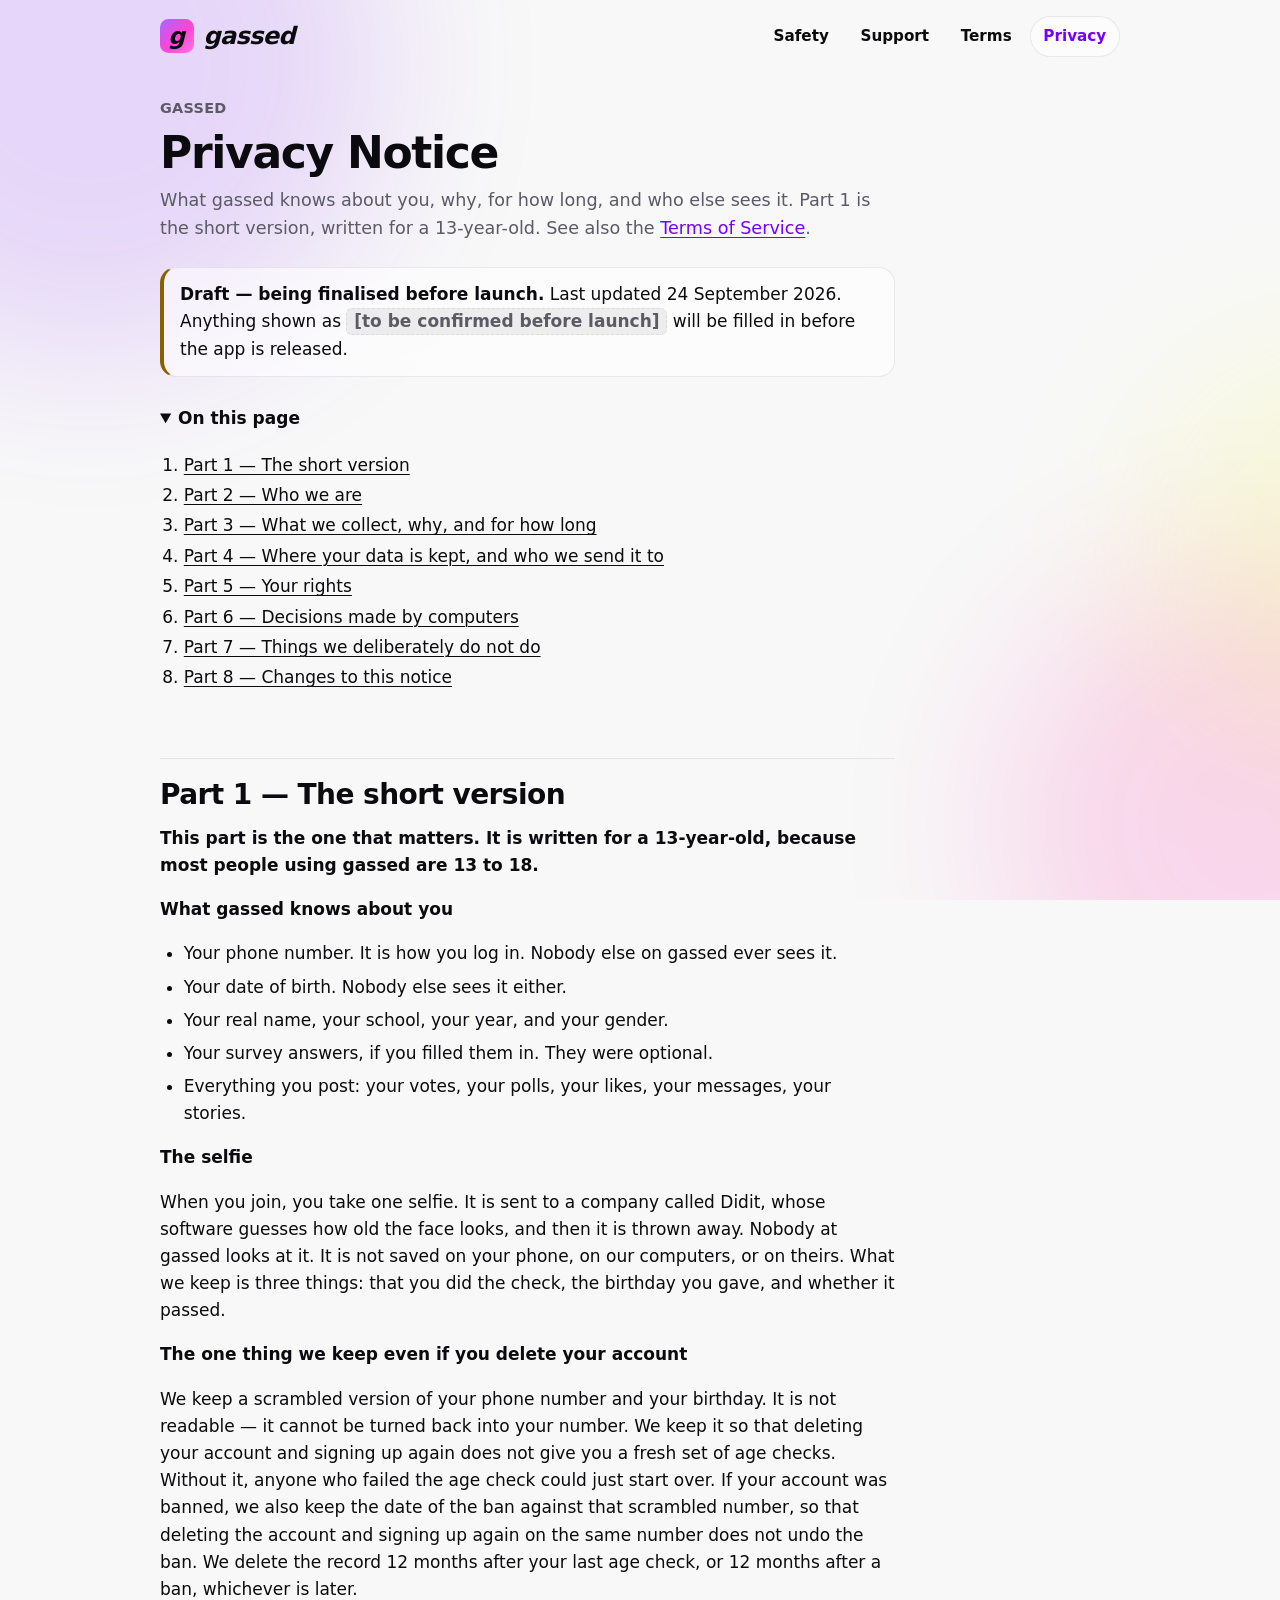
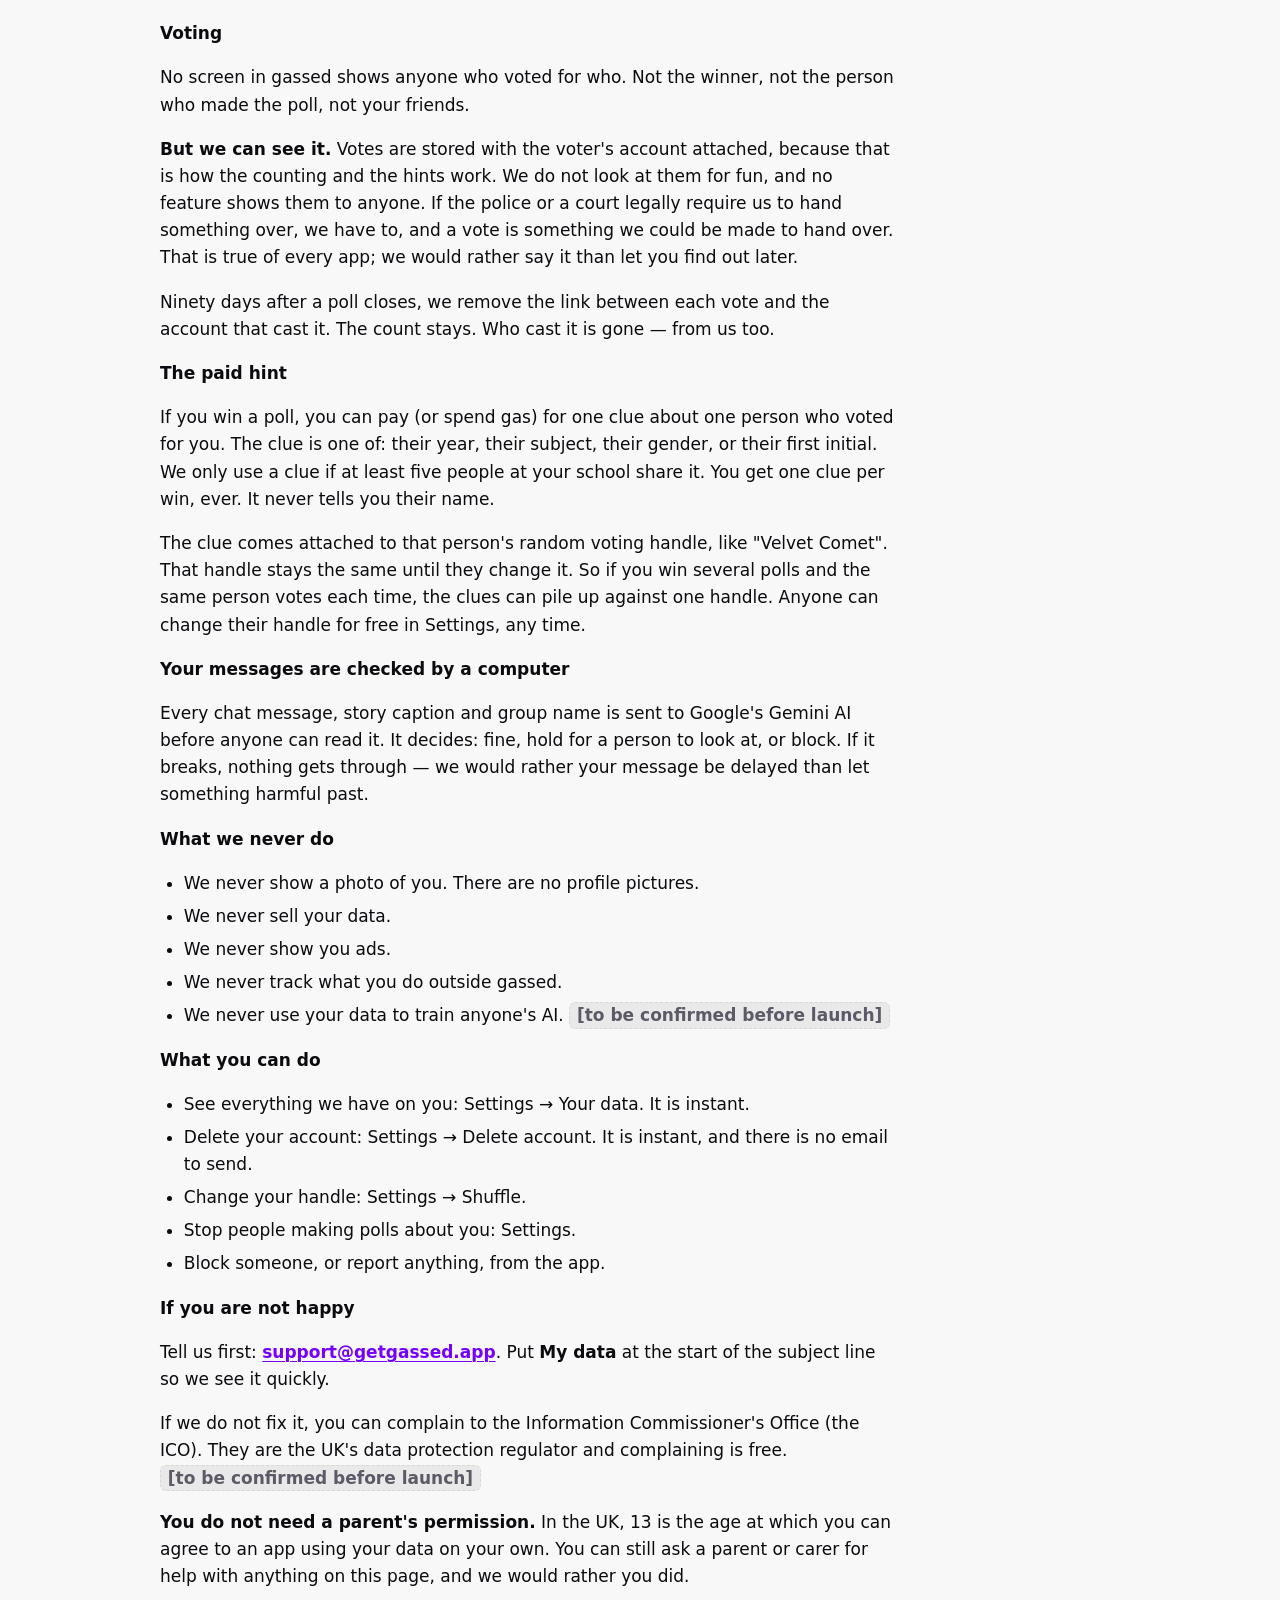
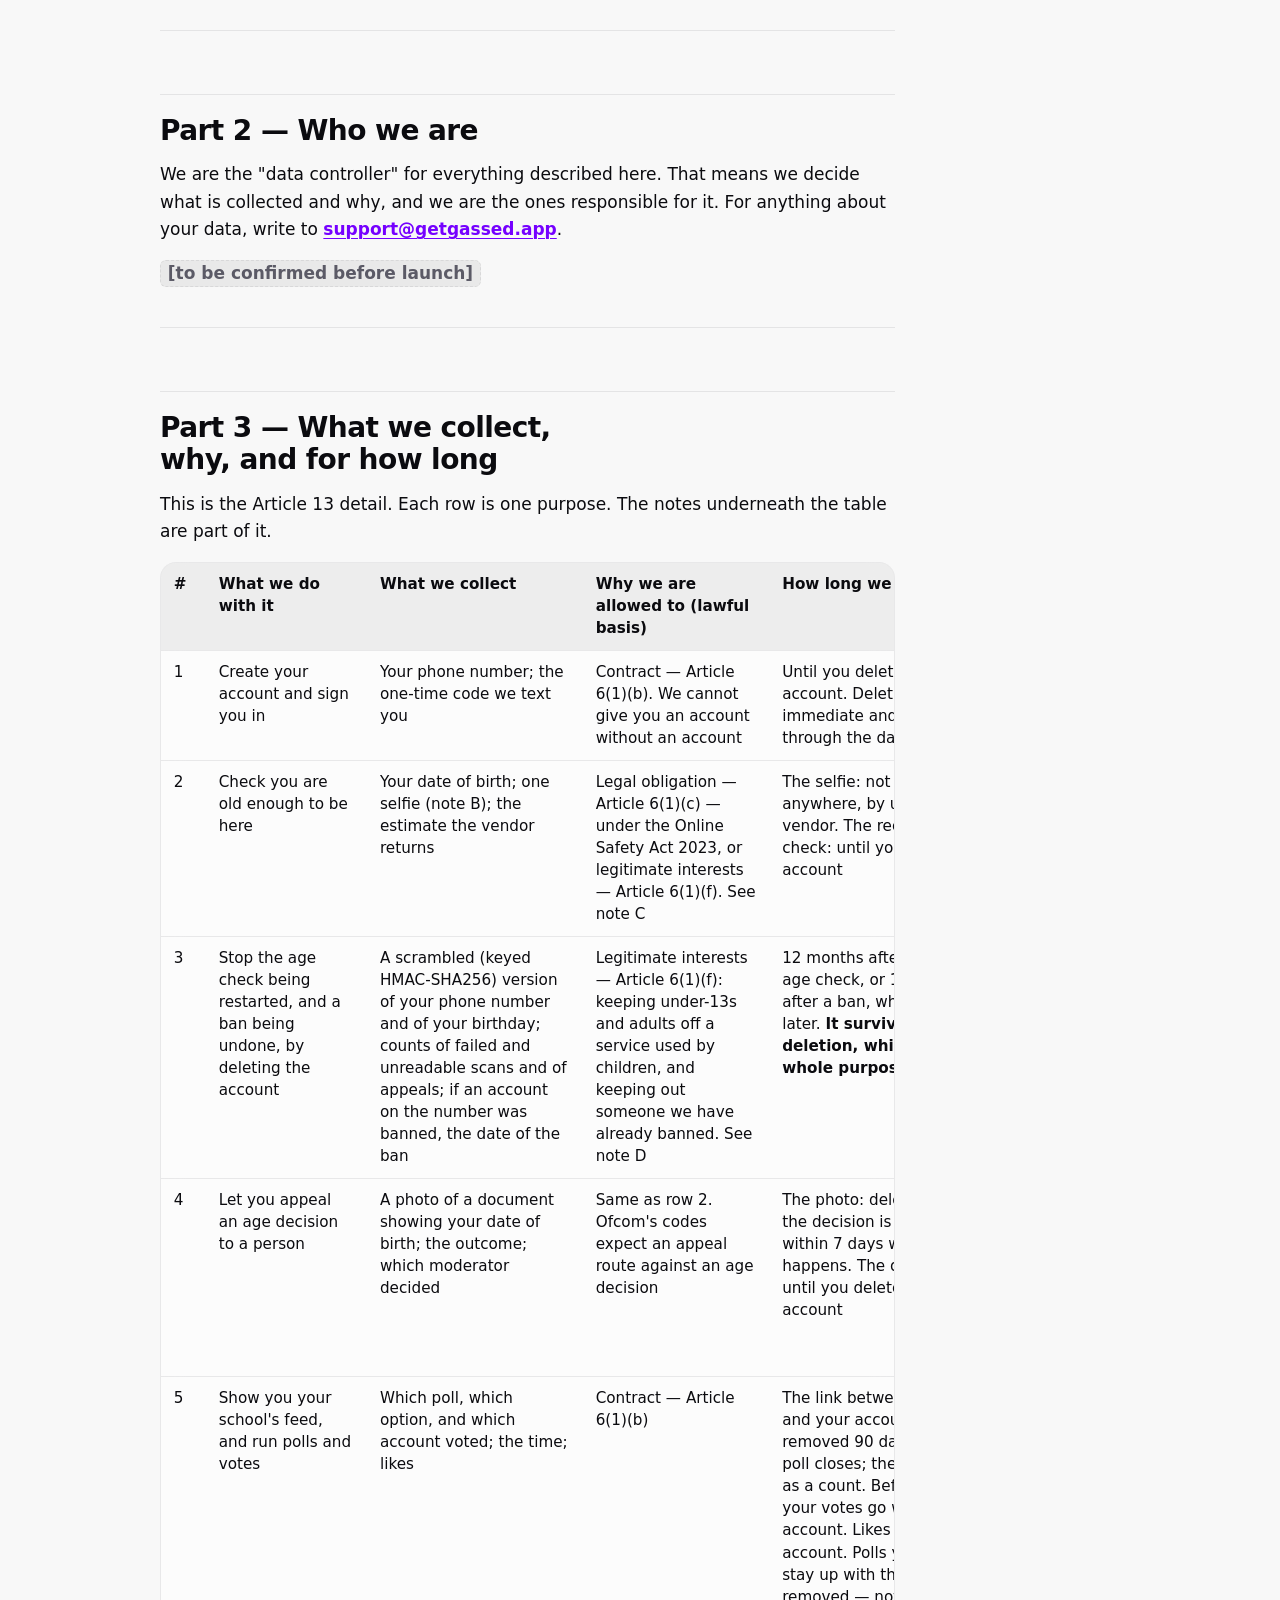
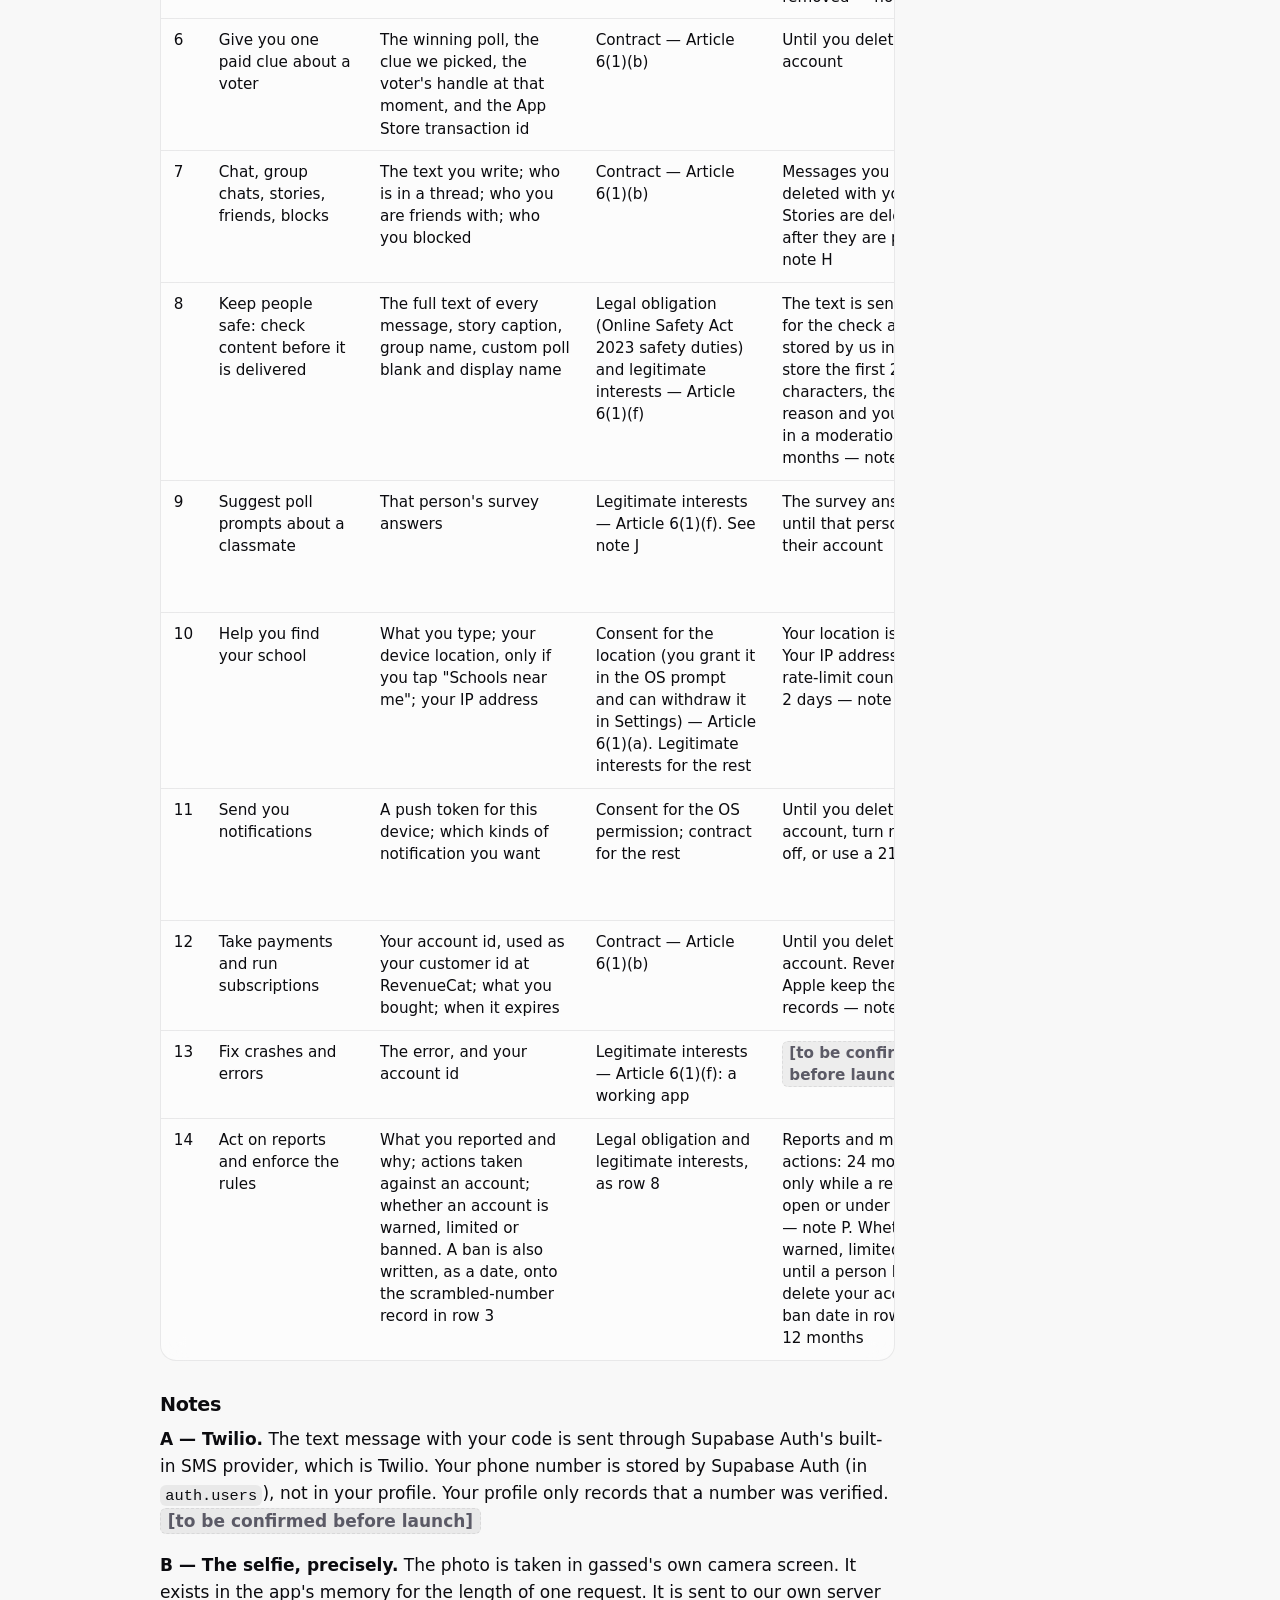
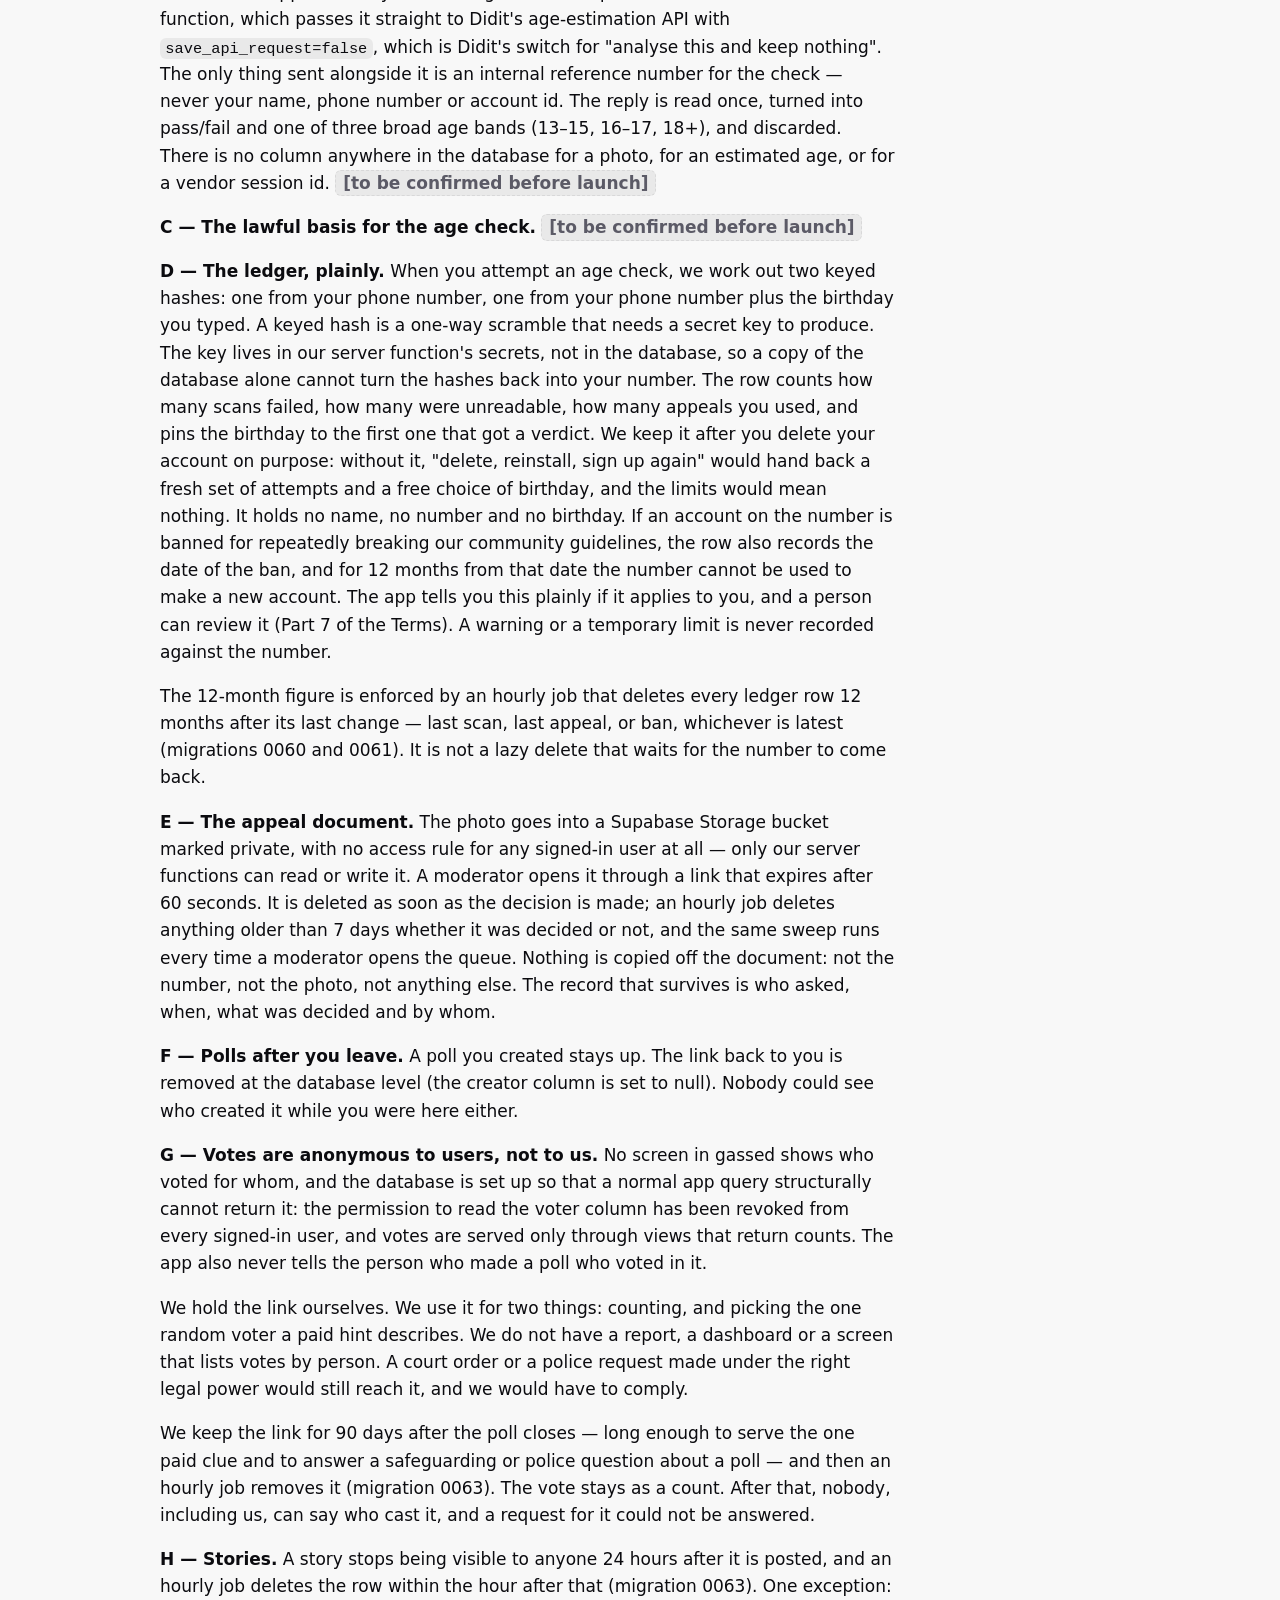
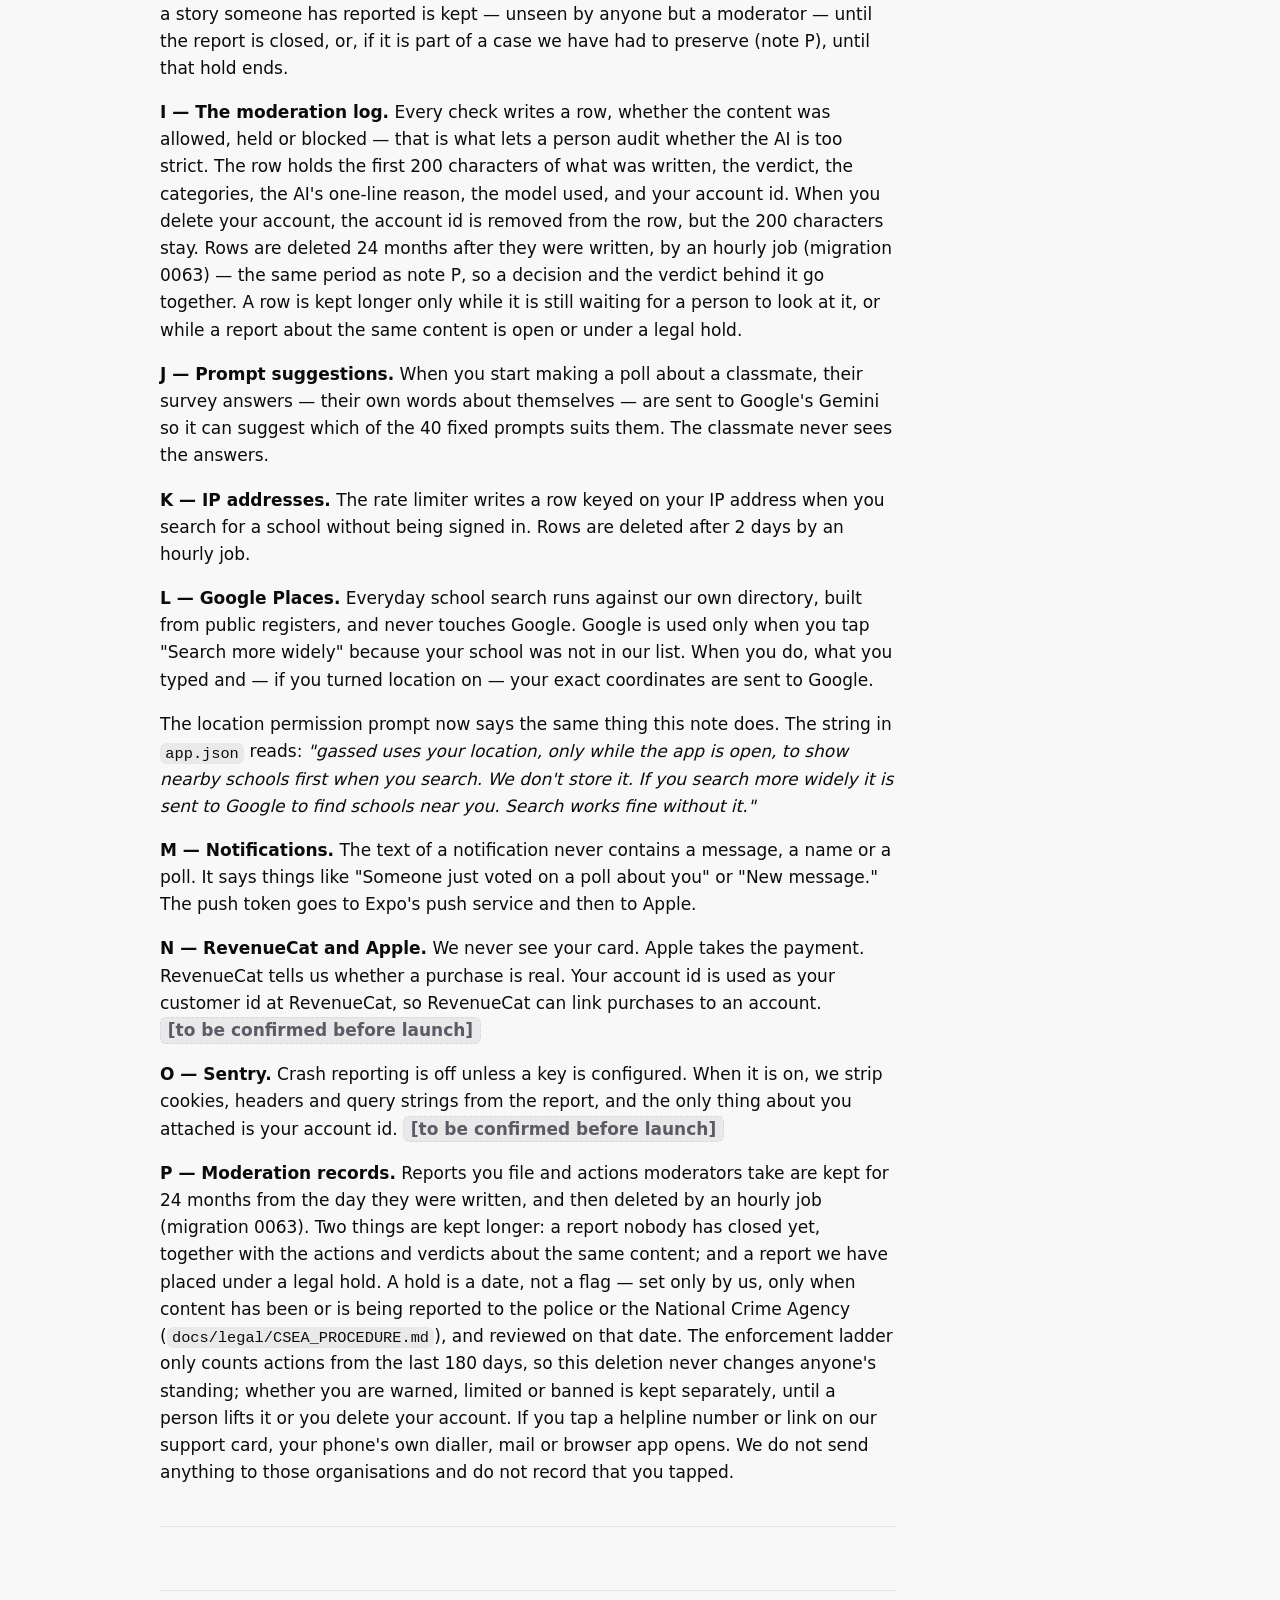
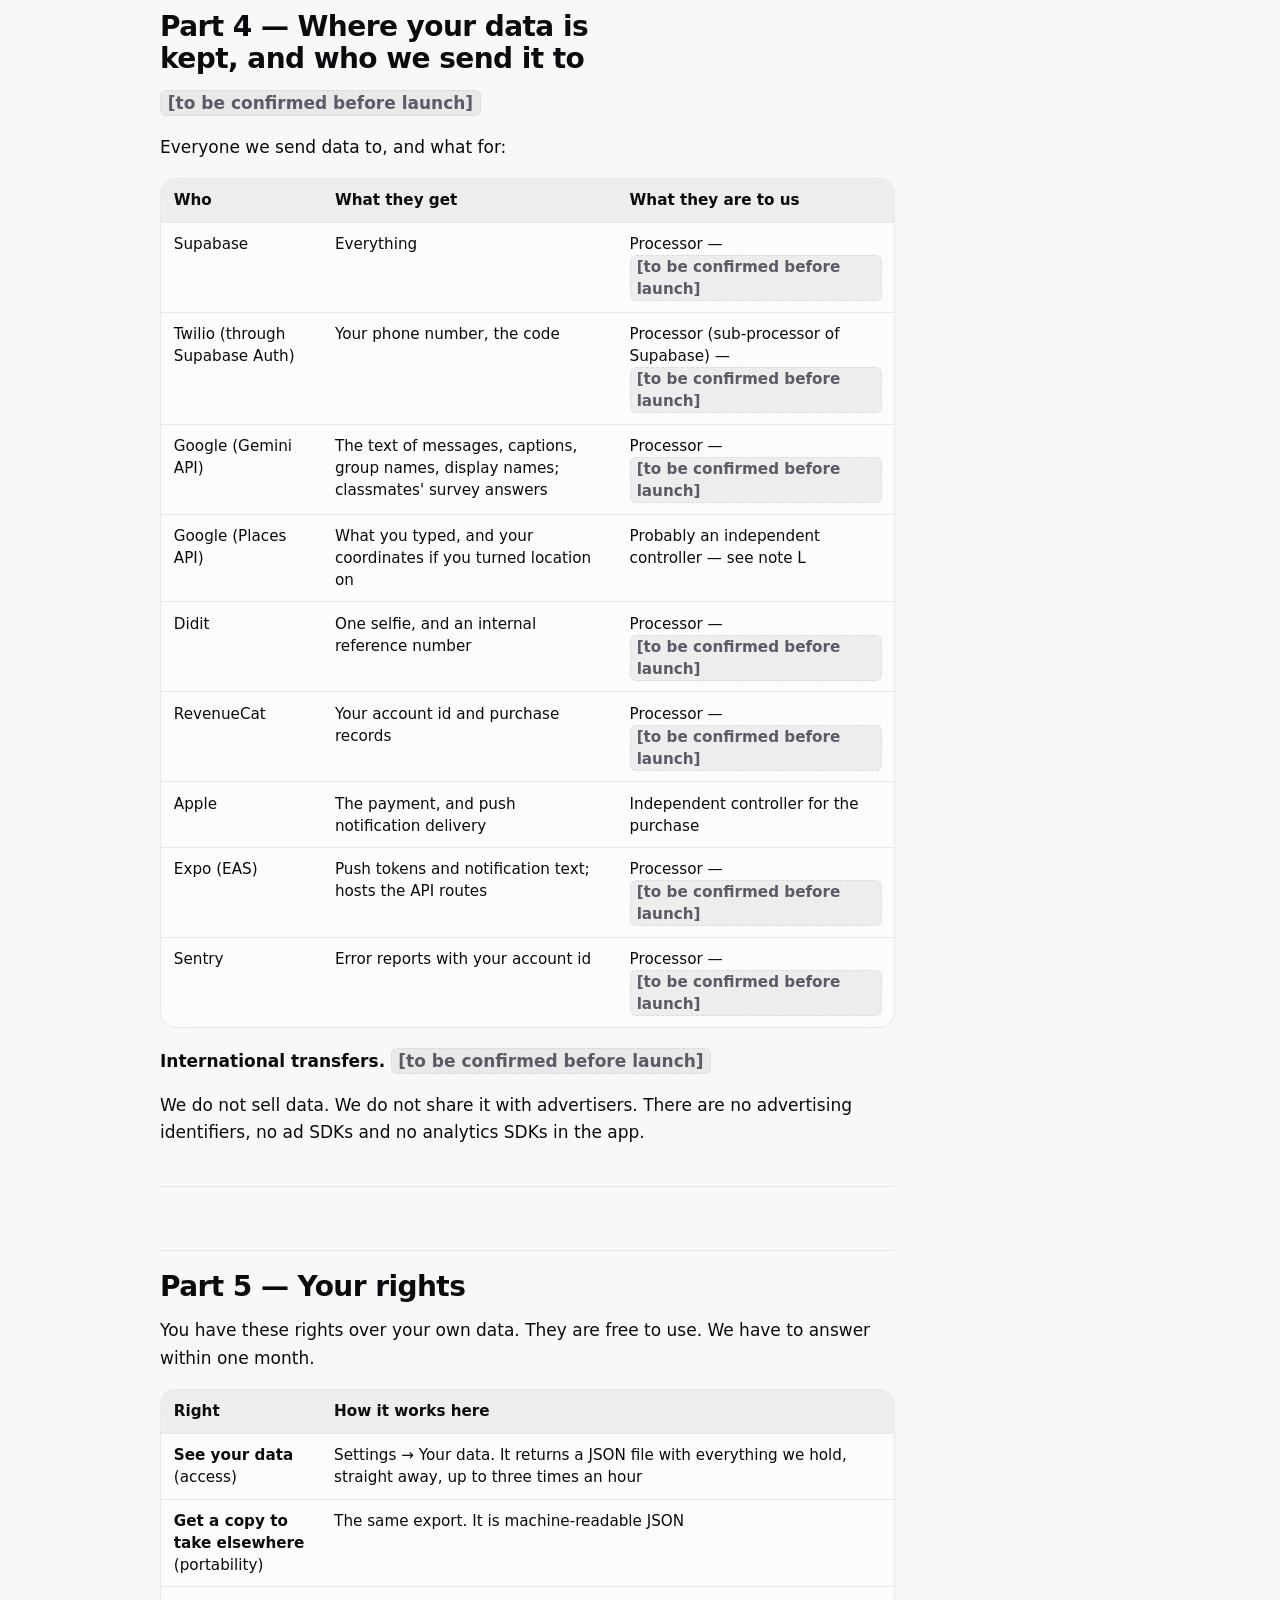
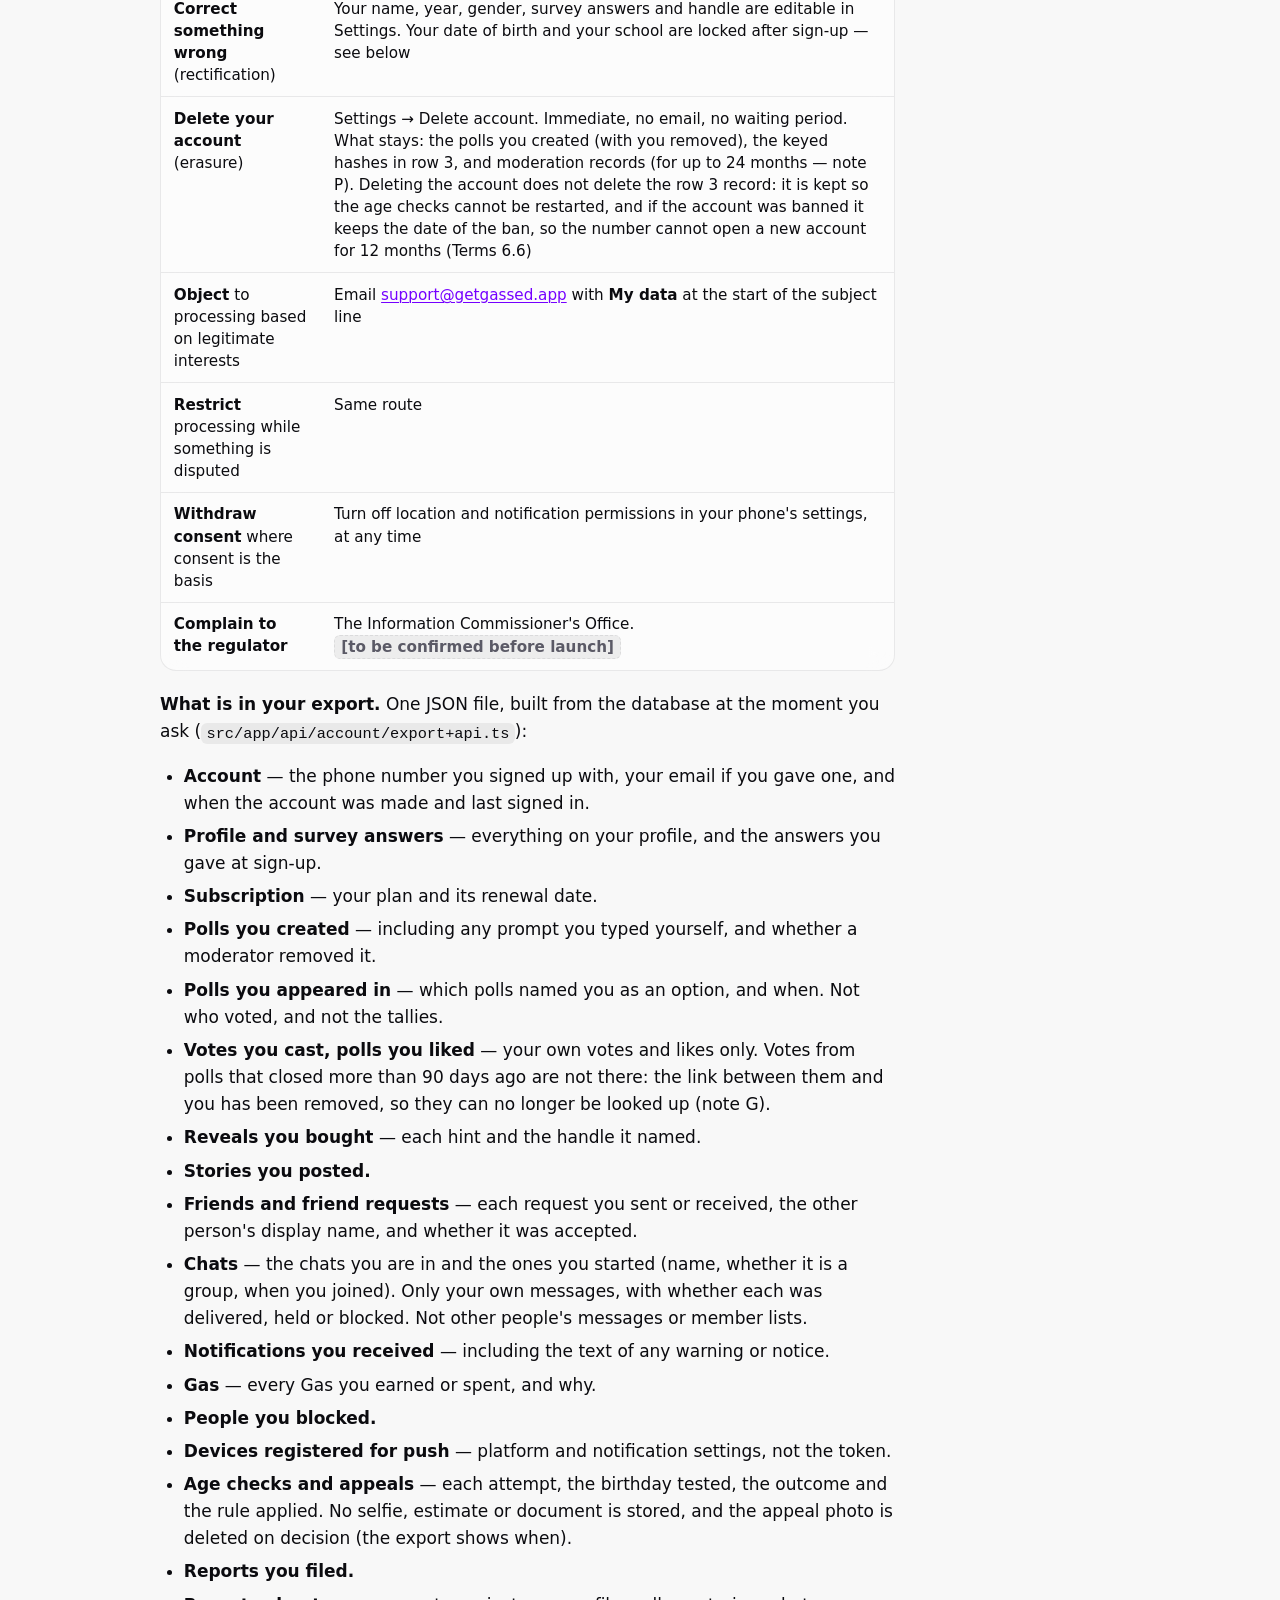
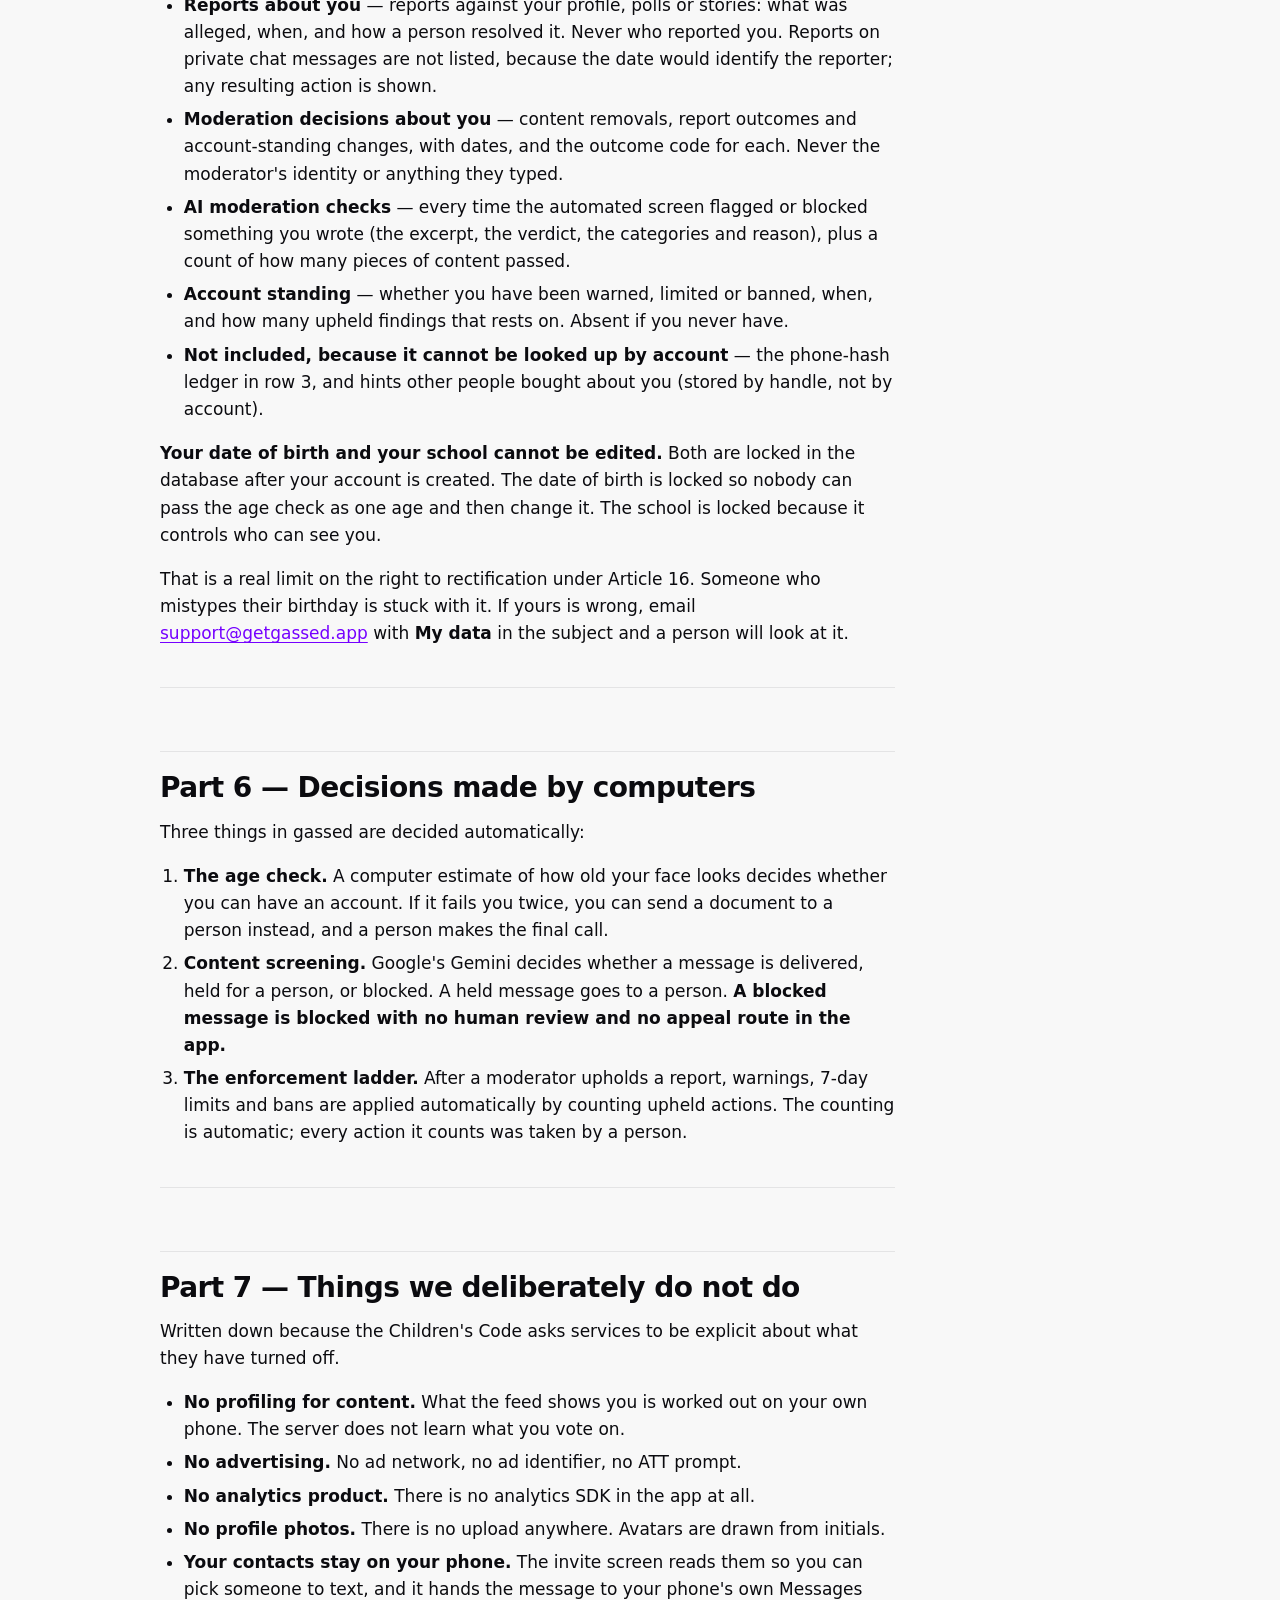
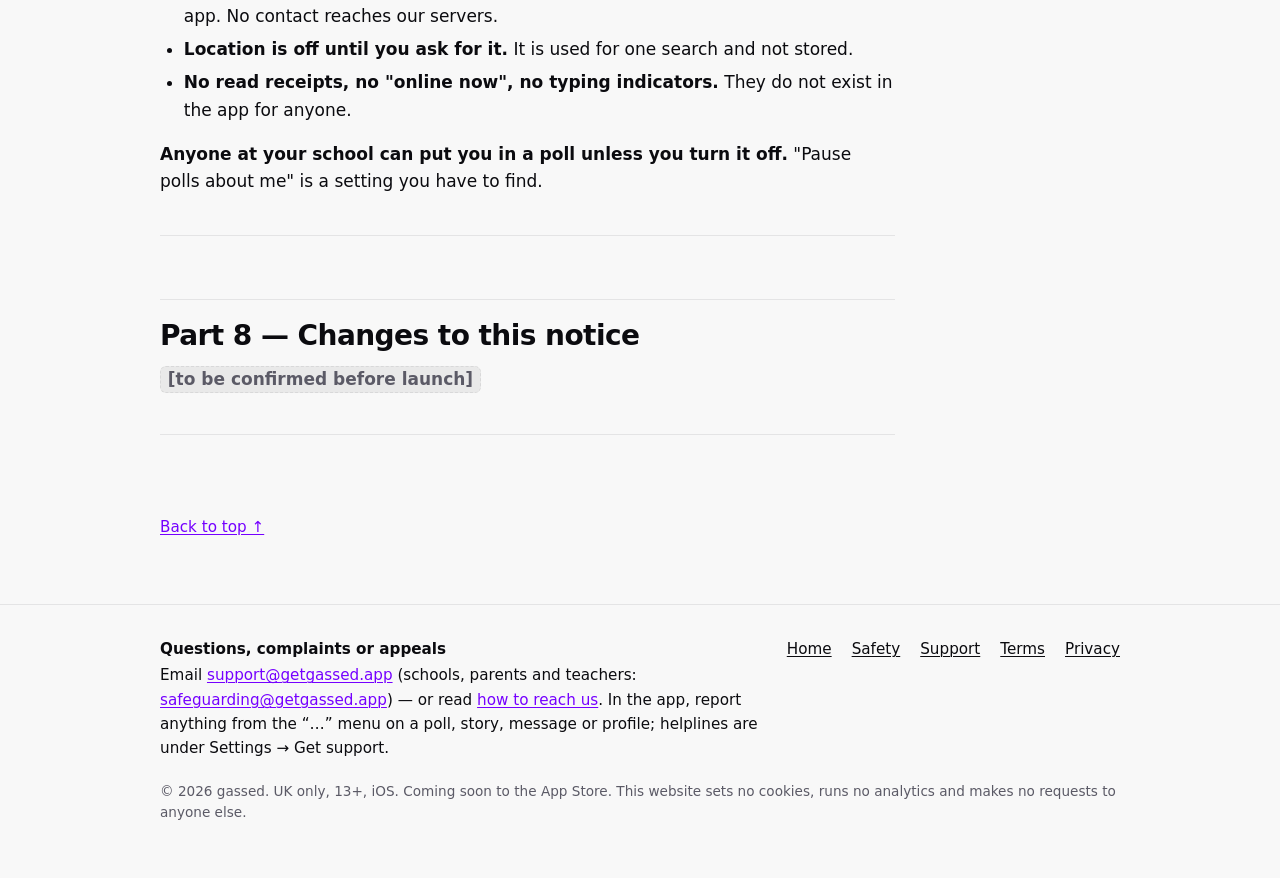
==== commit d264961d: "Contact addresses on every page; terms aligned with the 90-day vote rule" ====
--- a/privacy/index.html
+++ b/privacy/index.html
@@ -120,7 +120,8 @@
 <li>Block someone, or report anything, from the app.</li>
 </ul>
 <p><strong>If you are not happy</strong></p>
-<p>Tell us first: <span class="tbc">[to be confirmed before launch]</span></p>
+<p>Tell us first: <strong><a href="mailto:support@getgassed.app">support@getgassed.app</a></strong>. Put <strong>My data</strong> at the start of the
+subject line so we see it quickly.</p>
 <p>If we do not fix it, you can complain to the Information Commissioner&#39;s Office
 (the ICO). They are the UK&#39;s data protection regulator and complaining is free.
 <span class="tbc">[to be confirmed before launch]</span></p>
@@ -130,7 +131,8 @@
 <hr>
 <h2 id="part-2-who-we-are">Part 2 — Who we are</h2>
 <p>We are the &quot;data controller&quot; for everything described here. That means we decide
-what is collected and why, and we are the ones responsible for it.</p>
+what is collected and why, and we are the ones responsible for it. For
+anything about your data, write to <strong><a href="mailto:support@getgassed.app">support@getgassed.app</a></strong>.</p>
 <p><span class="tbc">[to be confirmed before launch]</span></p>
 <hr>
 <h2 id="part-3-what-we-collect-why-and-for-how-long">Part 3 — What we collect, why, and for how long</h2>
@@ -462,7 +464,7 @@
 </tr>
 <tr>
 <td><strong>Object</strong> to processing based on legitimate interests</td>
-<td><span class="tbc">[to be confirmed before launch]</span></td>
+<td>Email <a href="mailto:support@getgassed.app">support@getgassed.app</a> with <strong>My data</strong> at the start of the subject line</td>
 </tr>
 <tr>
 <td><strong>Restrict</strong> processing while something is disputed</td>
@@ -506,7 +508,7 @@
 database after your account is created. The date of birth is locked so nobody
 can pass the age check as one age and then change it. The school is locked
 because it controls who can see you.</p>
-<p>That is a real limit on the right to rectification under Article 16. Someone who mistypes their birthday is stuck with it. If yours is wrong, contact us: <span class="tbc">[to be confirmed before launch]</span></p>
+<p>That is a real limit on the right to rectification under Article 16. Someone who mistypes their birthday is stuck with it. If yours is wrong, email <a href="mailto:support@getgassed.app">support@getgassed.app</a> with <strong>My data</strong> in the subject and a person will look at it.</p>
 <hr>
 <h2 id="part-6-decisions-made-by-computers">Part 6 — Decisions made by computers</h2>
 <p>Three things in gassed are decided automatically:</p>
@@ -554,7 +556,7 @@
   <div class="wrap">
     <div class="contact">
       <strong>Questions, complaints or appeals</strong>
-      Email <span class="tbc">[to be confirmed before launch]</span> — or read <a href="/support/">how to reach us</a>. In the app, report anything from the “…” menu on a poll, story, message or profile; helplines are under Settings → Get support.
+      Email <a href="mailto:support@getgassed.app">support@getgassed.app</a> (schools, parents and teachers: <a href="mailto:safeguarding@getgassed.app">safeguarding@getgassed.app</a>) — or read <a href="/support/">how to reach us</a>. In the app, report anything from the “…” menu on a poll, story, message or profile; helplines are under Settings → Get support.
     </div>
     <nav aria-label="Site">
       <a href="/">Home</a>
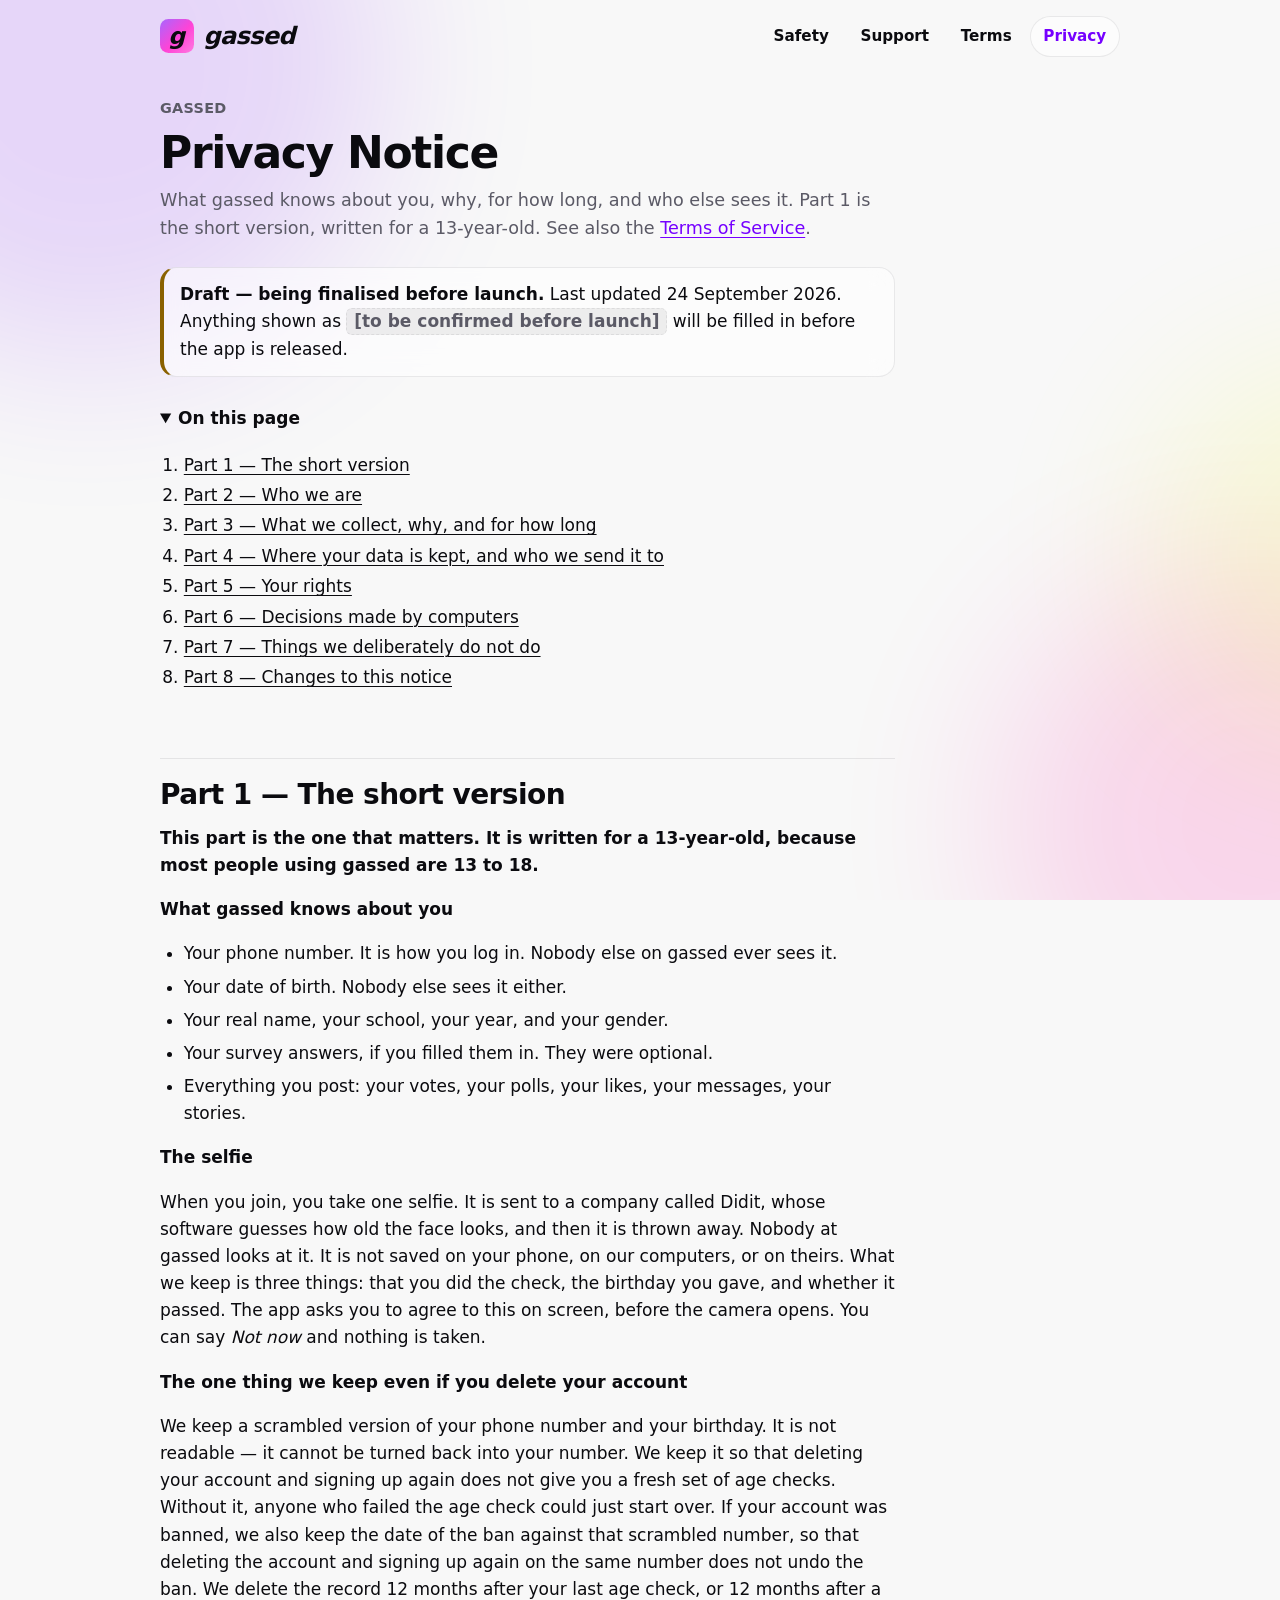
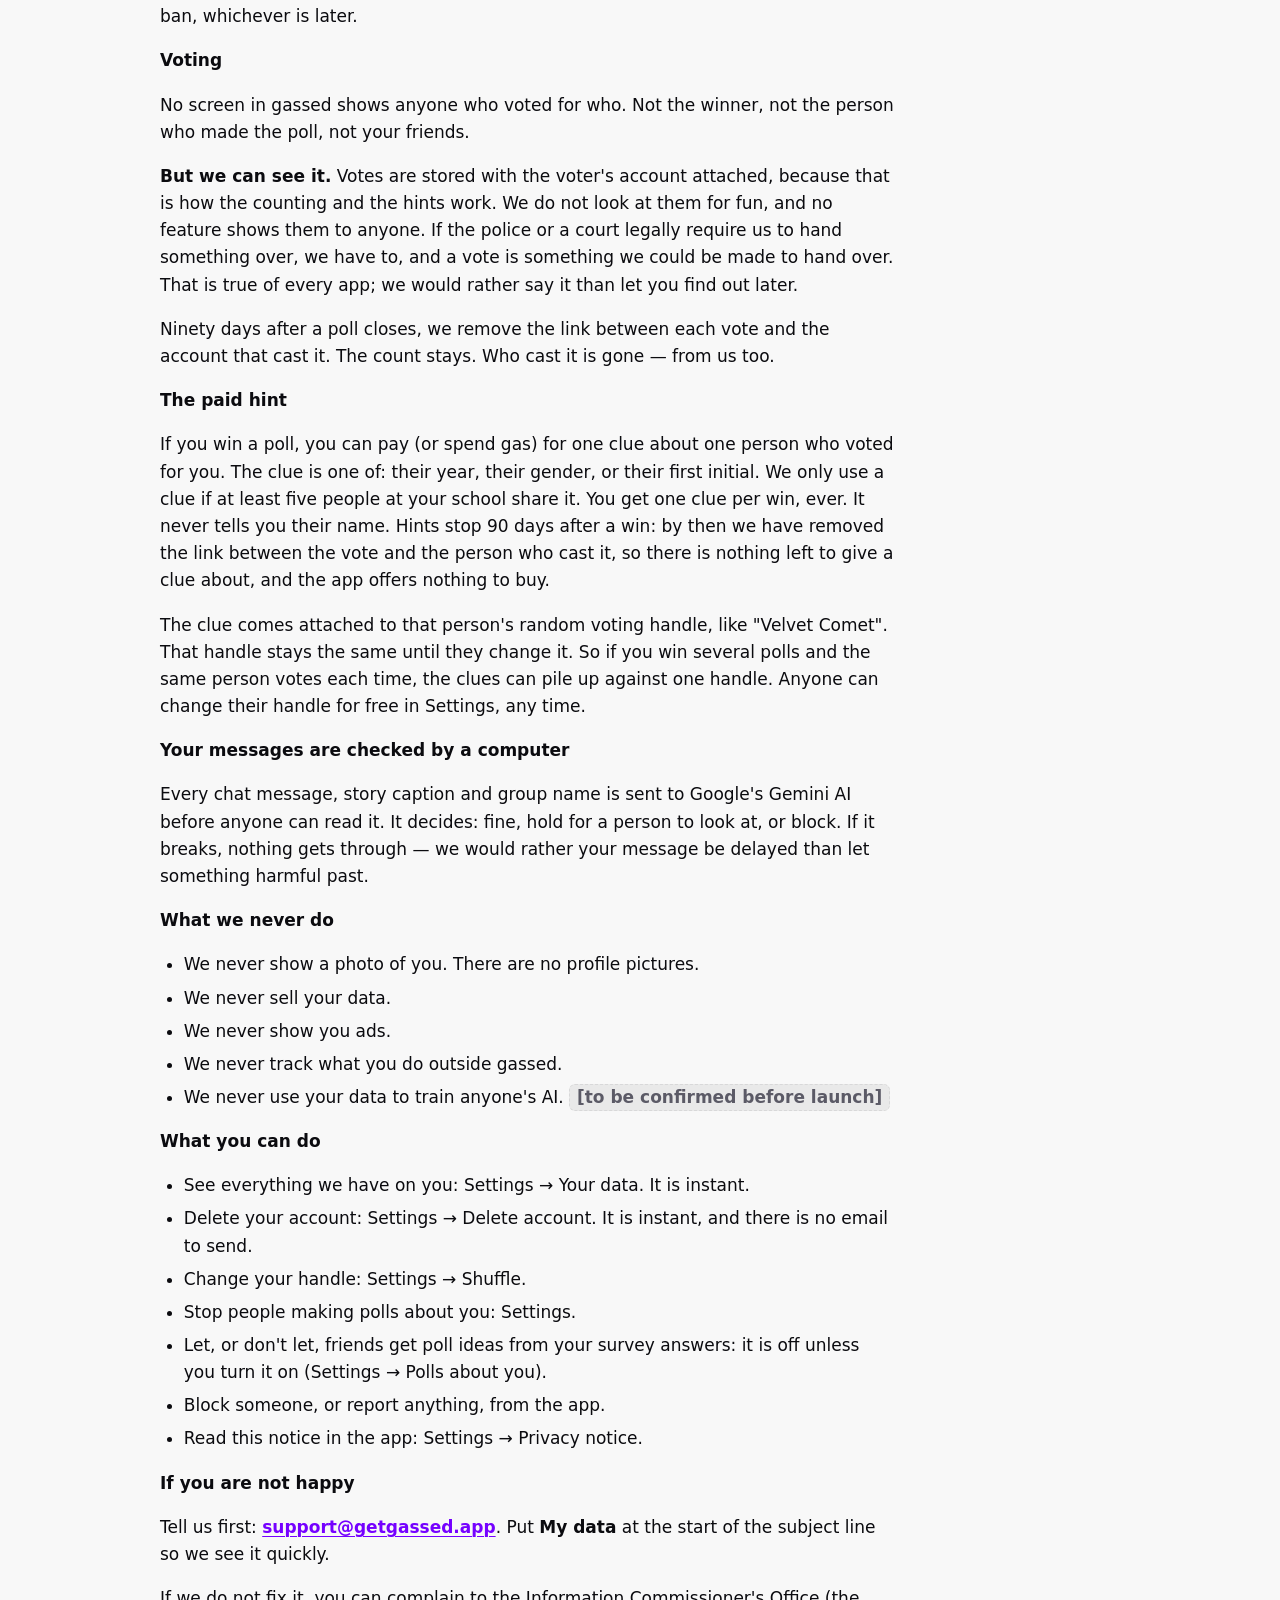
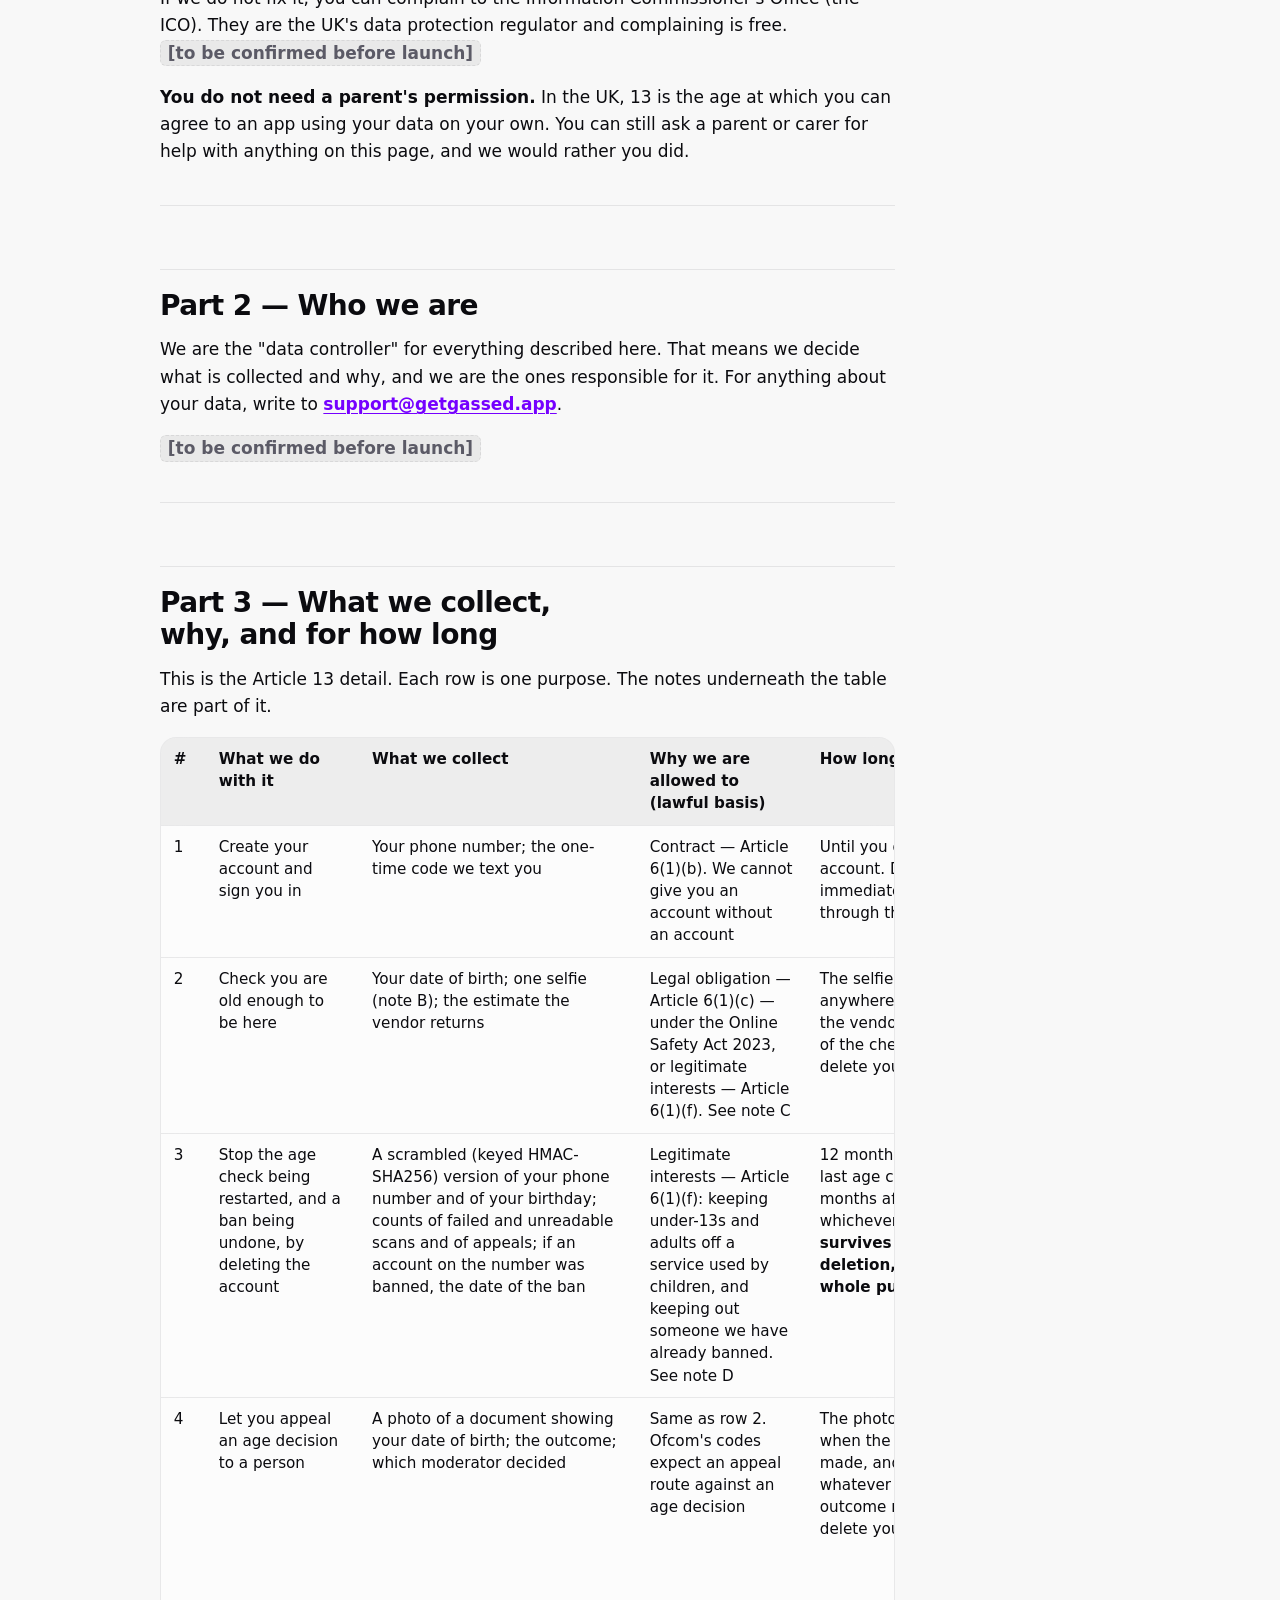
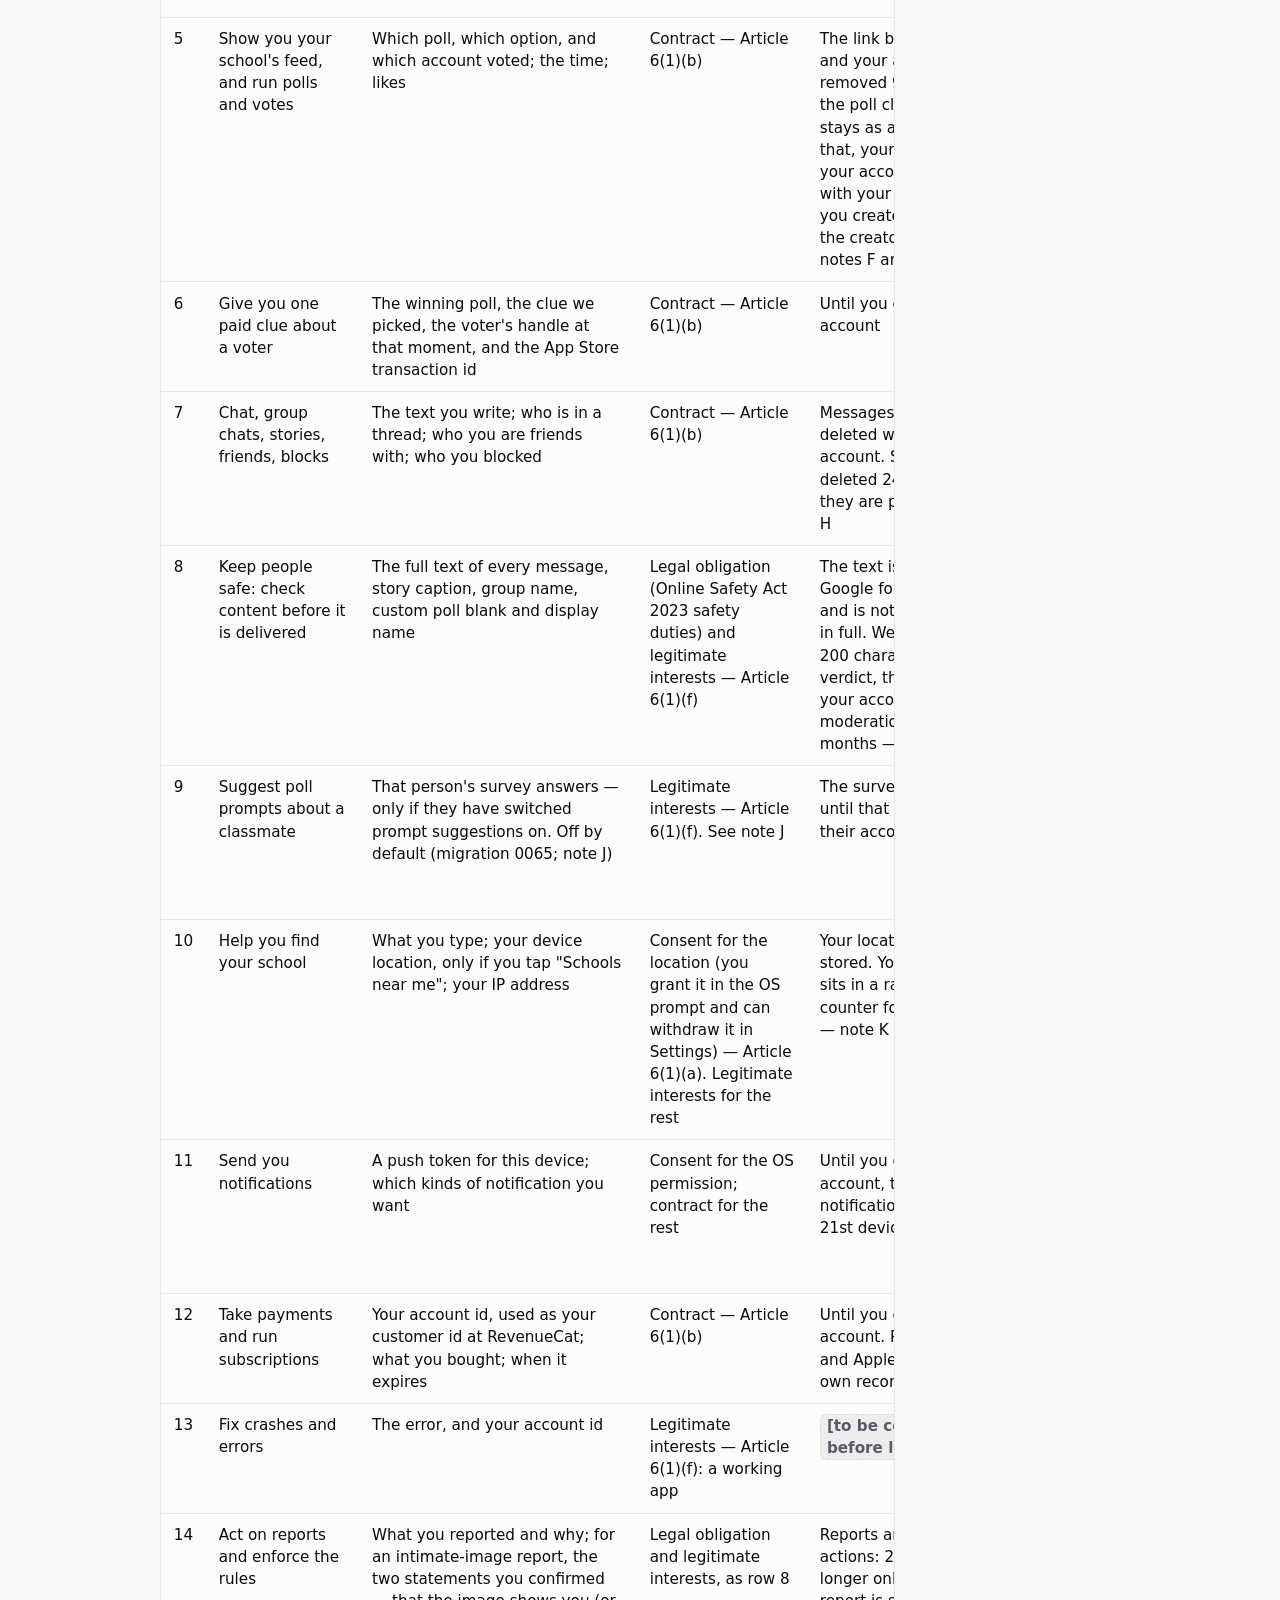
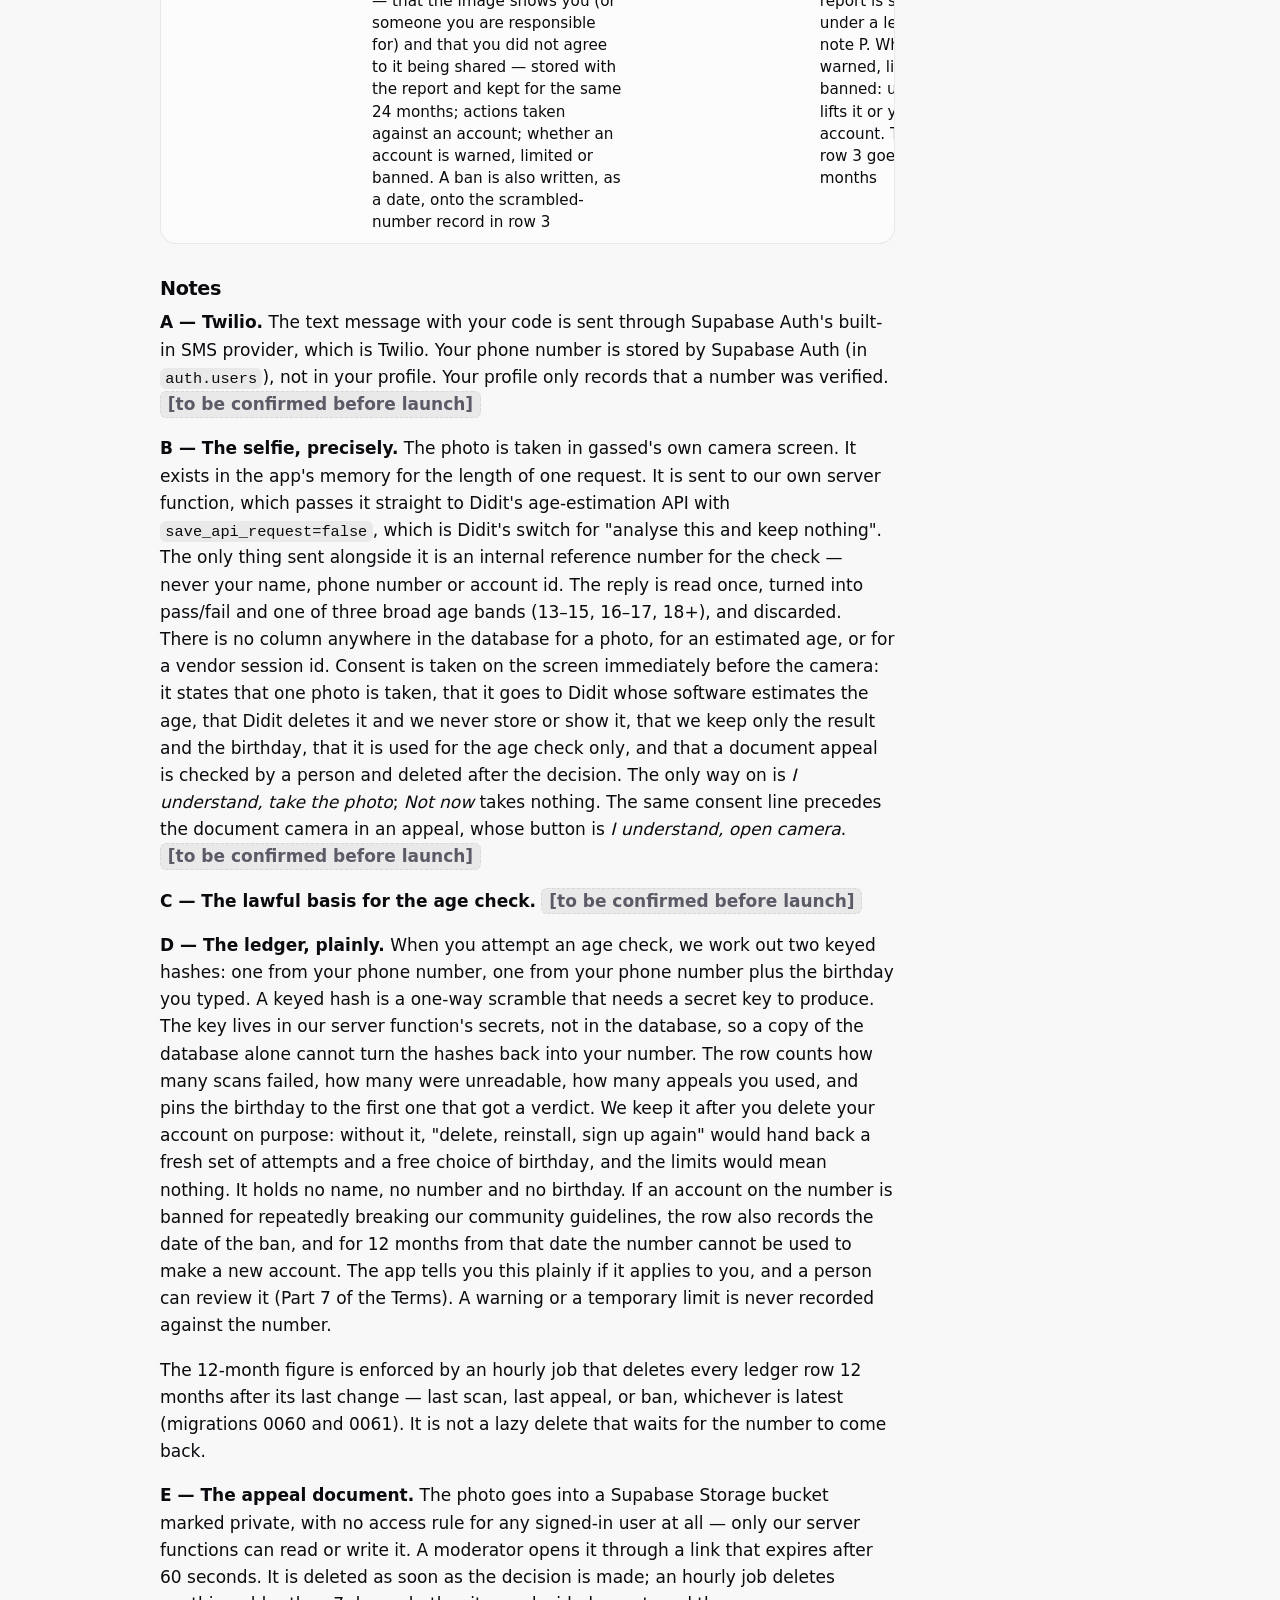
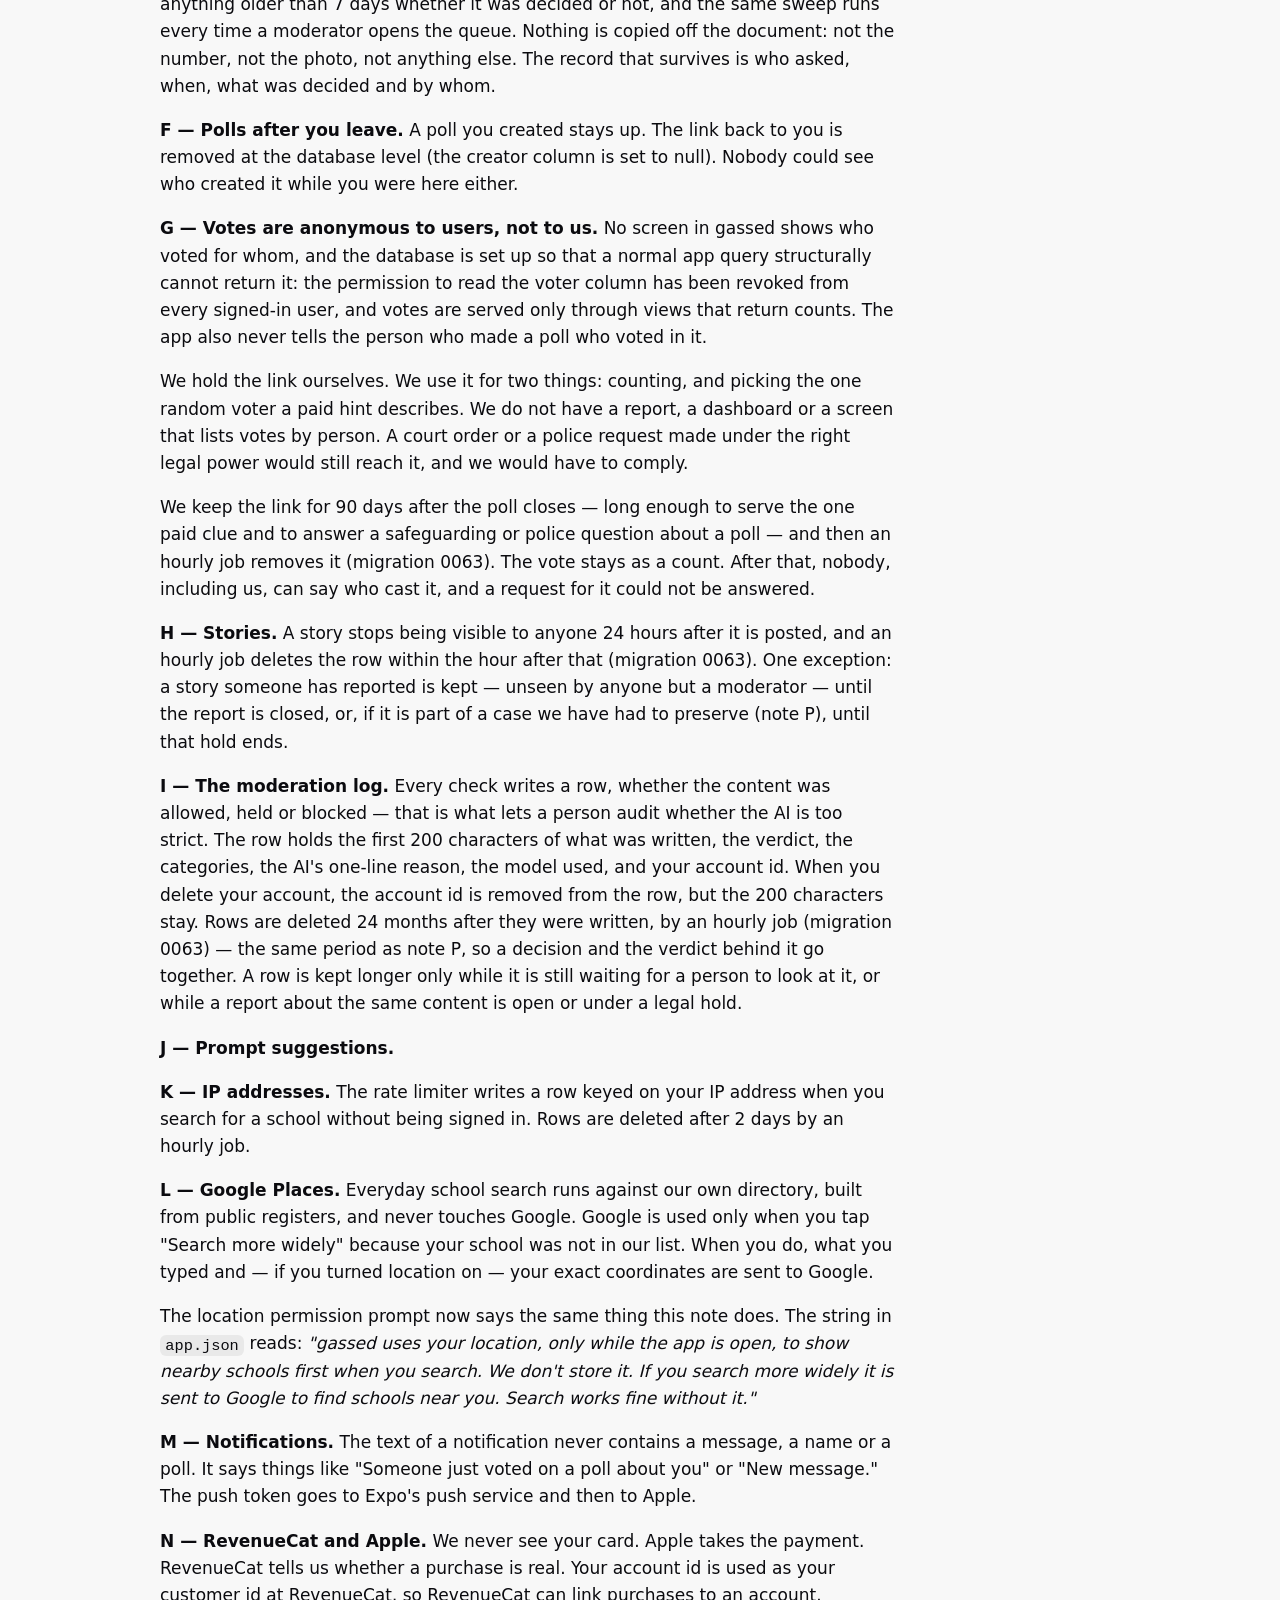
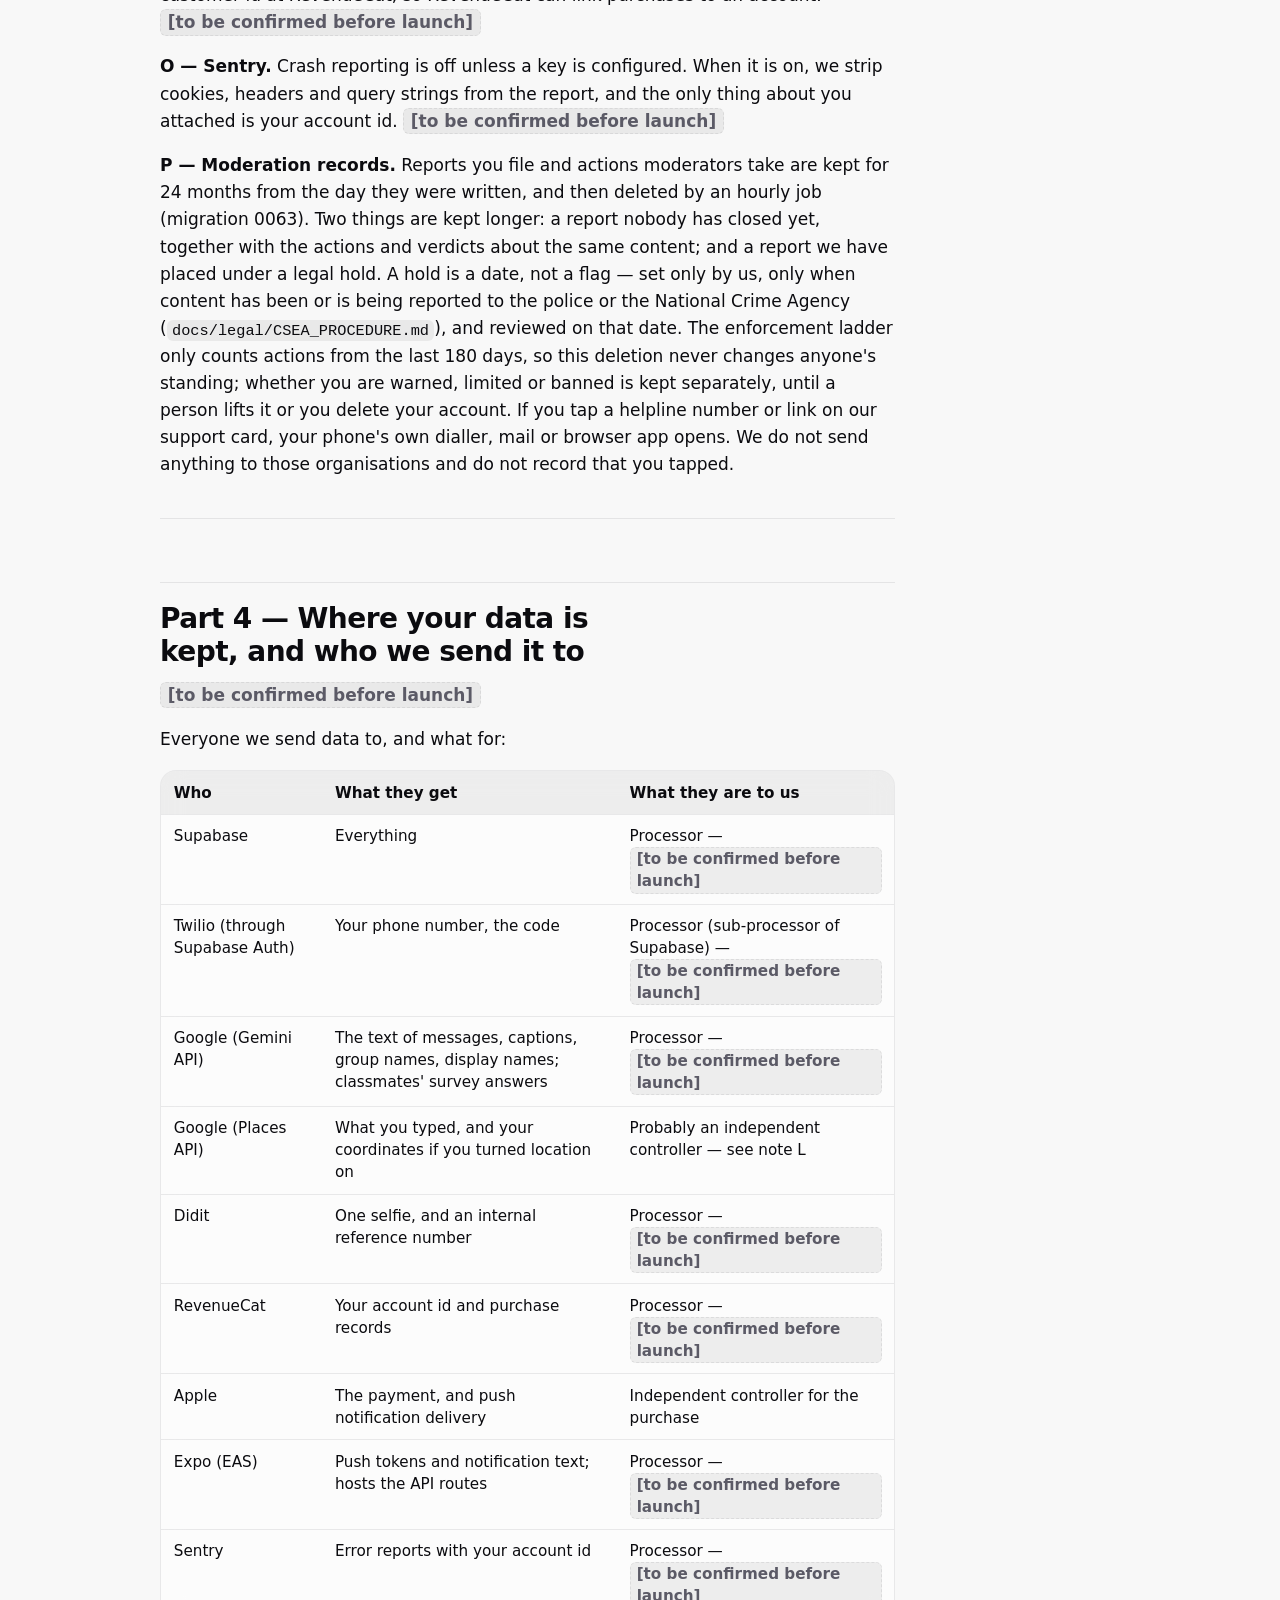
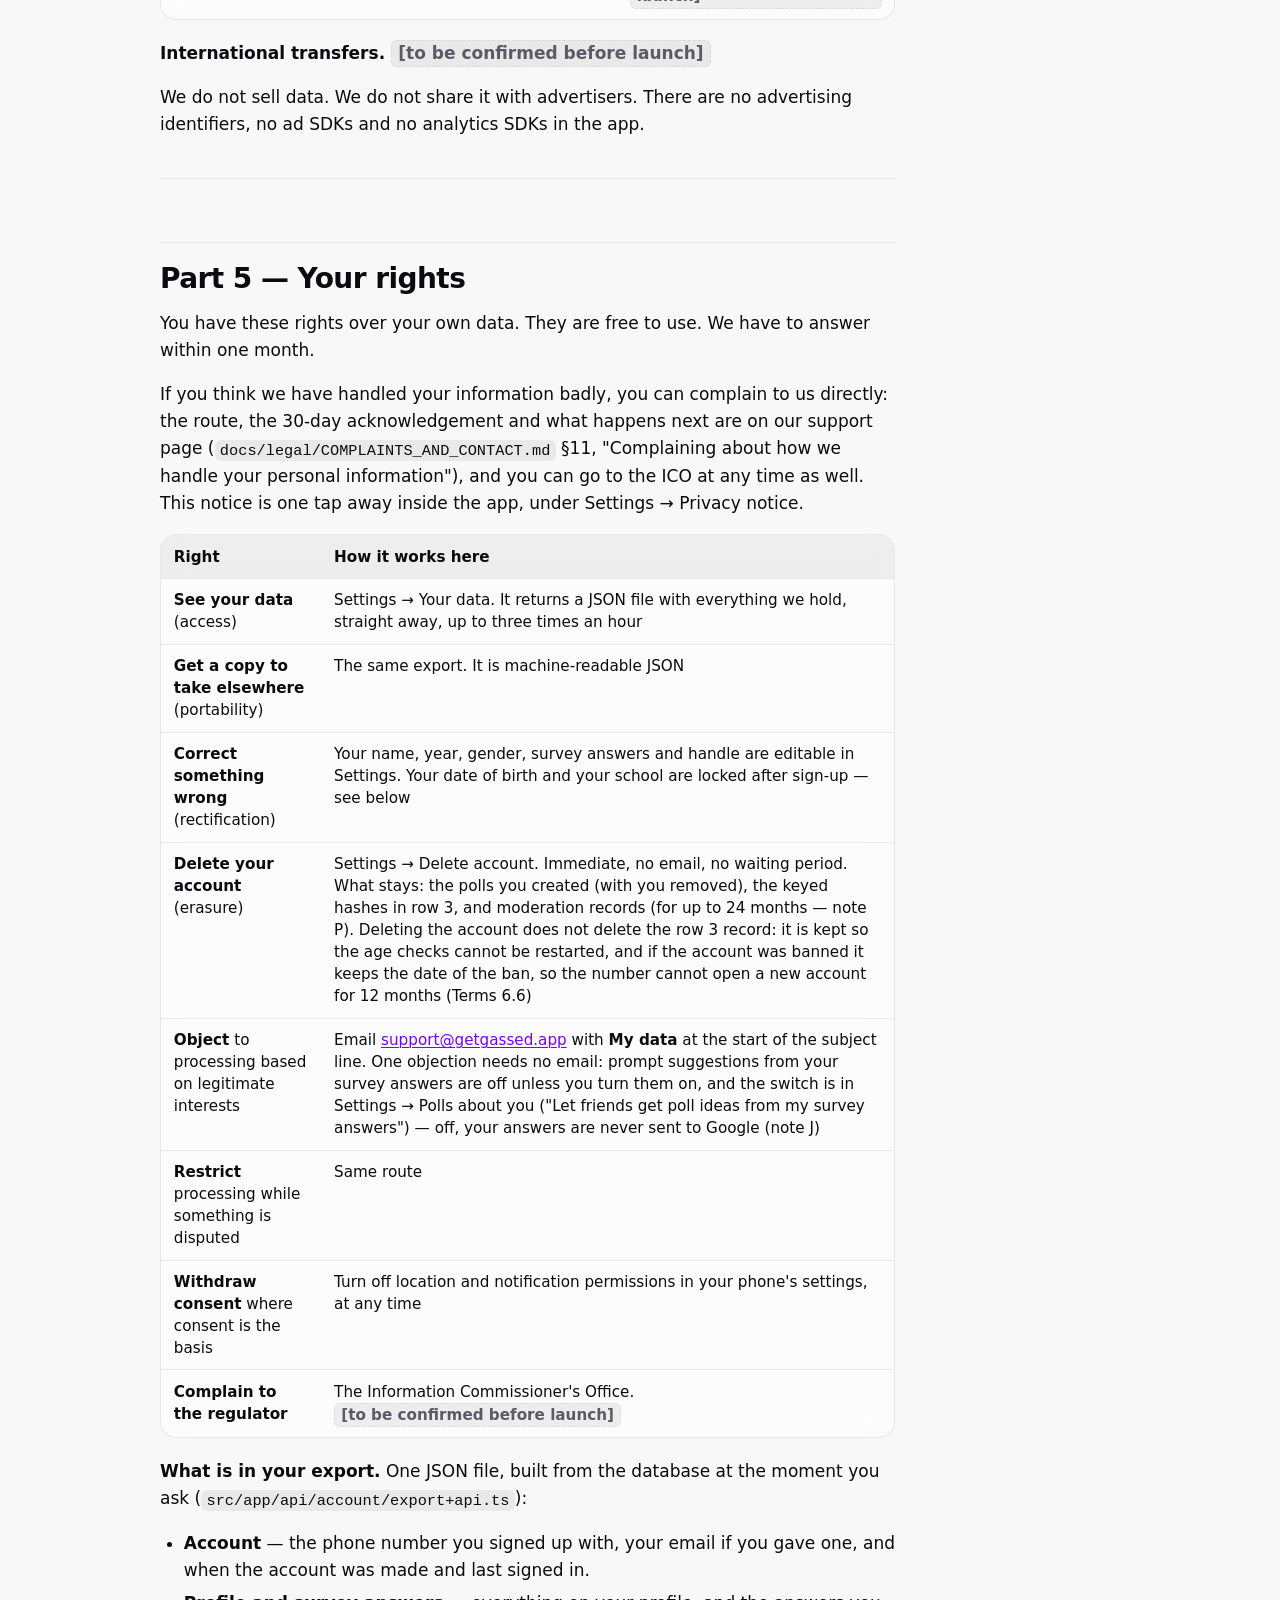
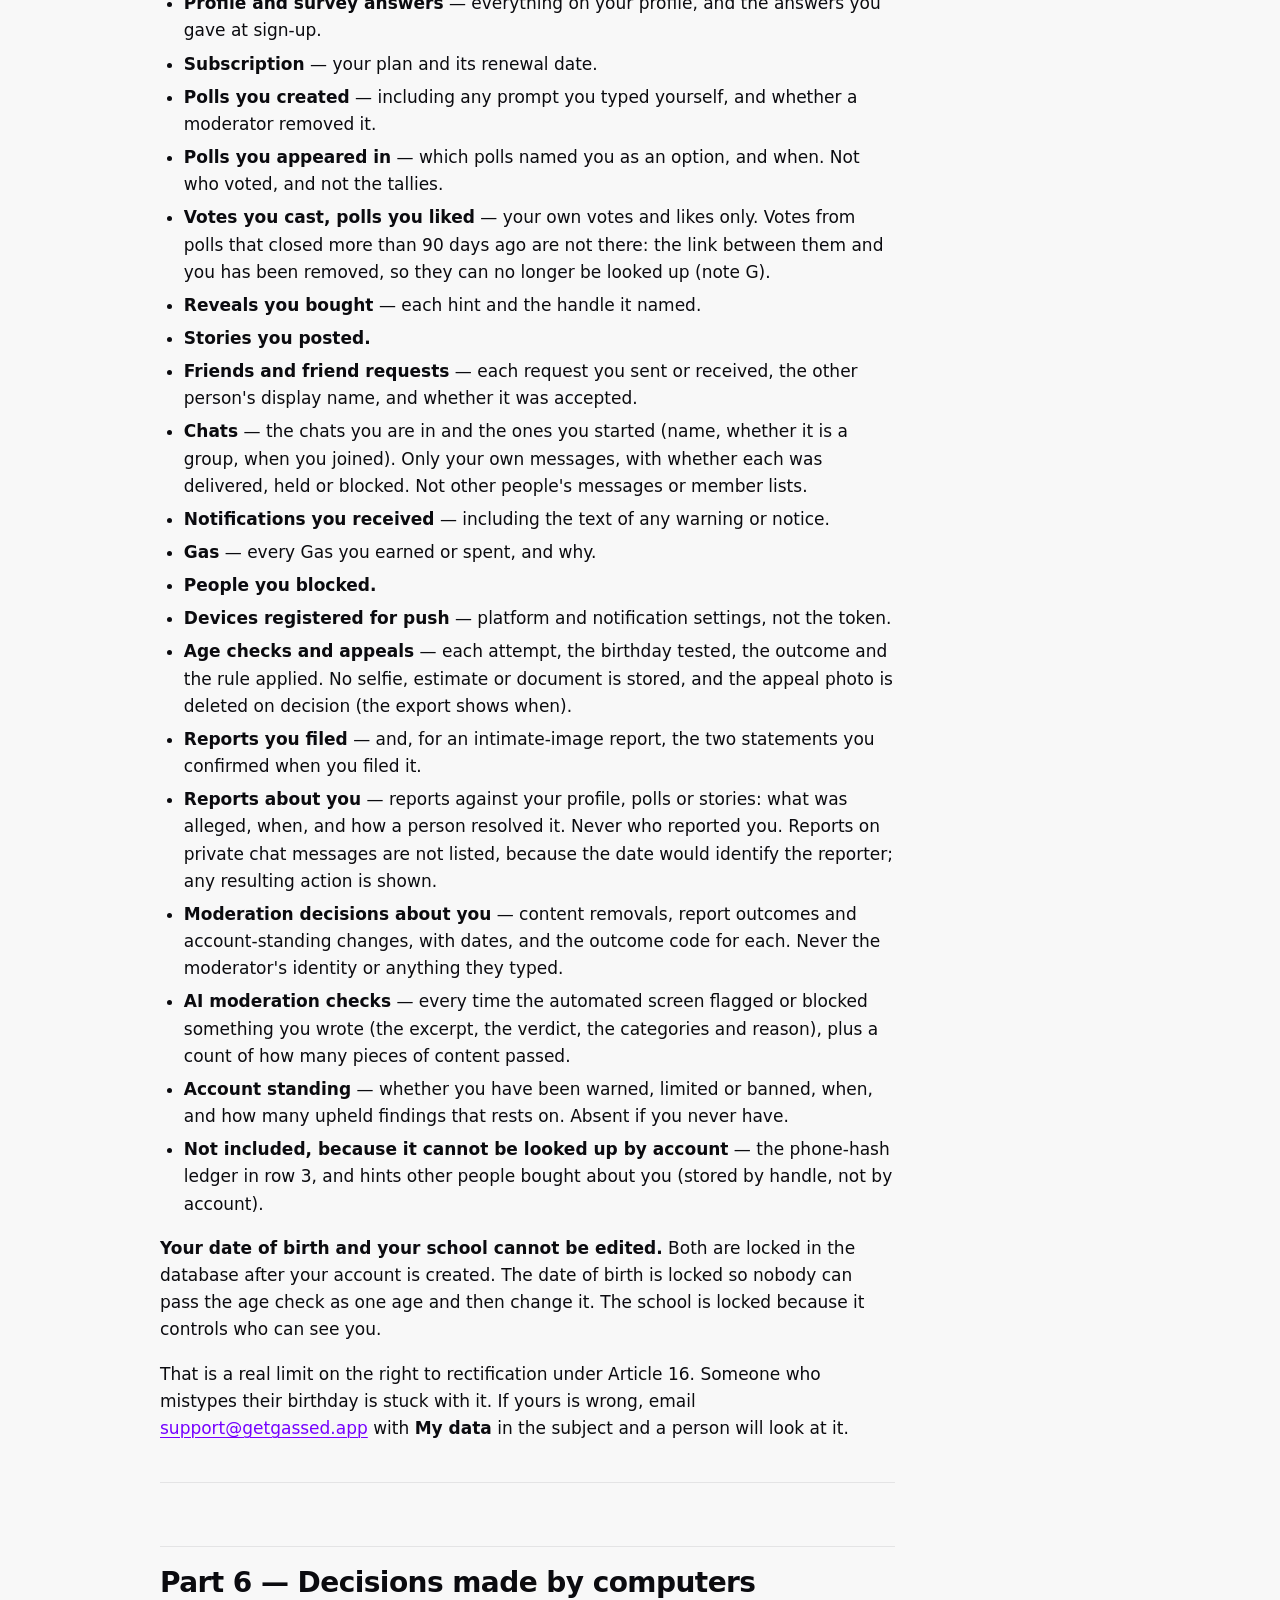
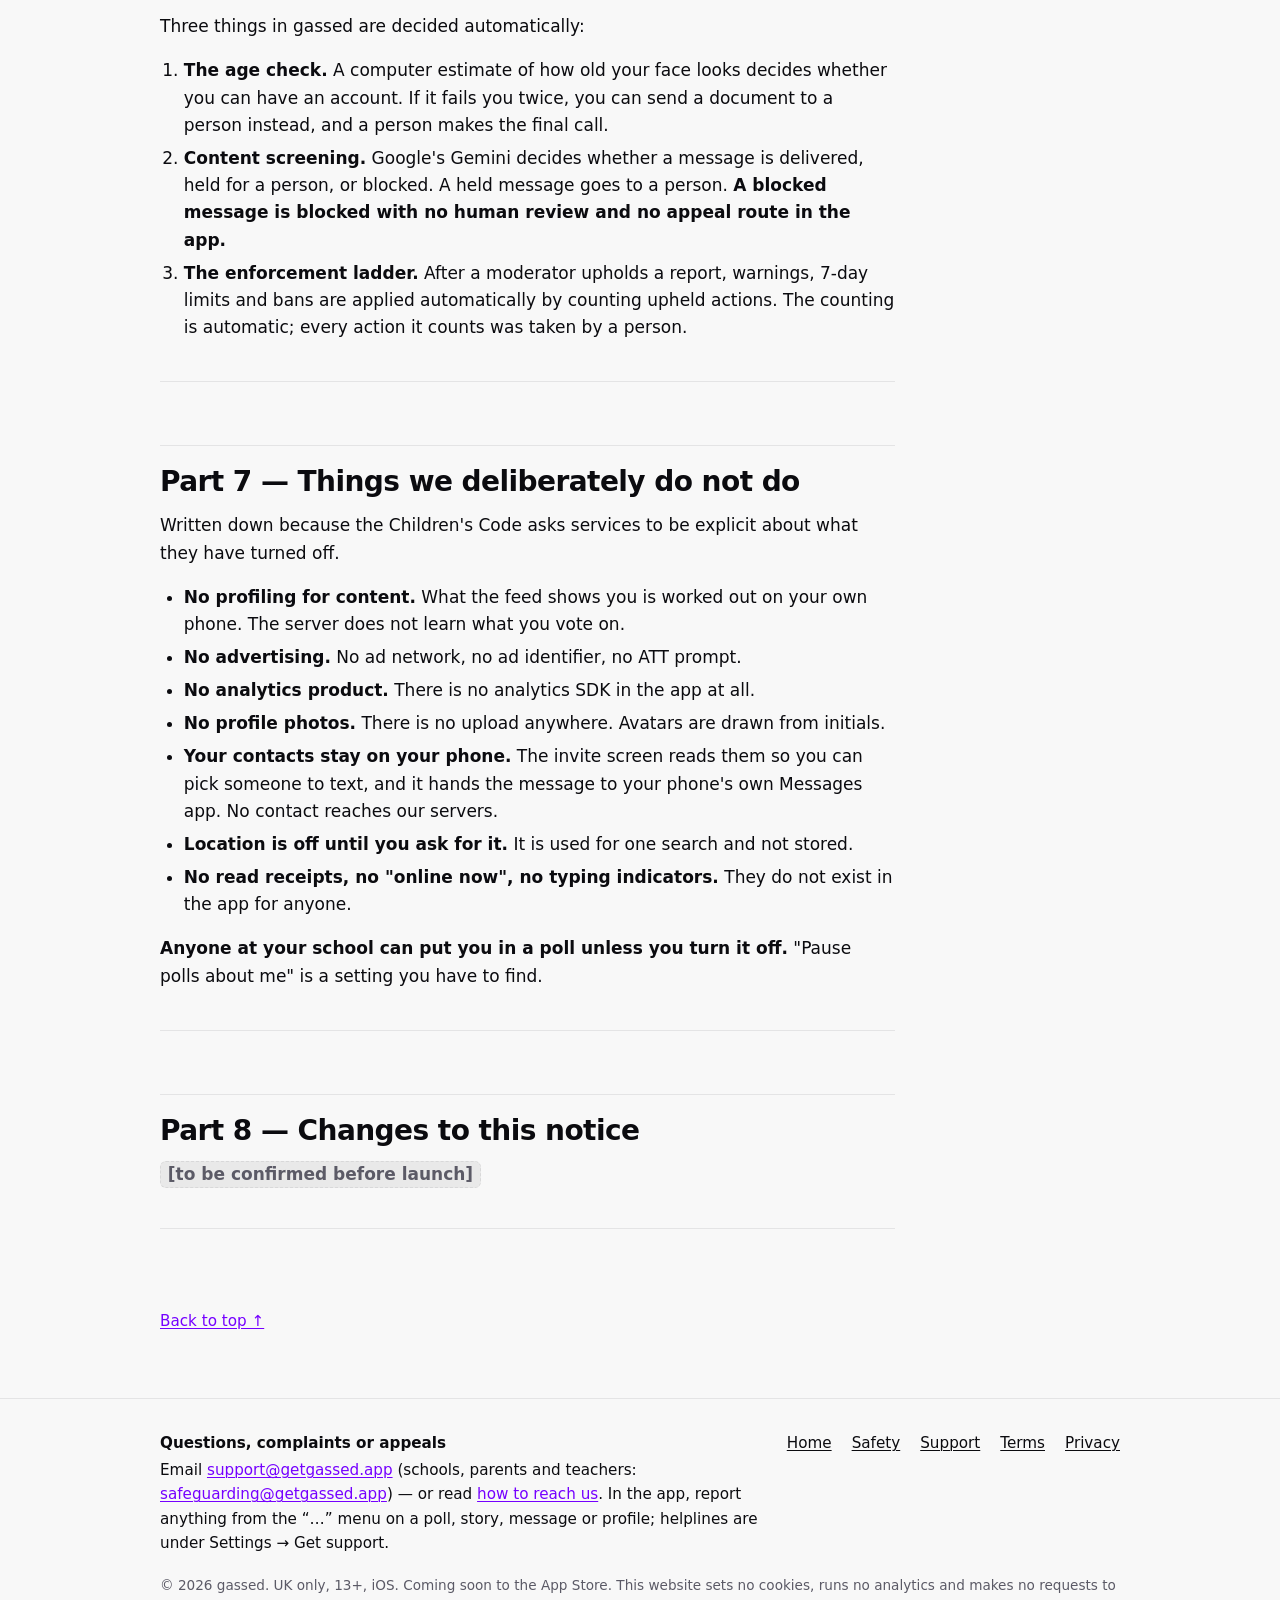
==== commit ba921e5e: "Terms/privacy/support rebuilt: OSA content, hint window, opt-in suggestions, consent screen, intimat" ====
--- a/privacy/index.html
+++ b/privacy/index.html
@@ -66,7 +66,8 @@
 software guesses how old the face looks, and then it is thrown away. Nobody at
 gassed looks at it. It is not saved on your phone, on our computers, or on
 theirs. What we keep is three things: that you did the check, the birthday you
-gave, and whether it passed.</p>
+gave, and whether it passed. The app asks you to agree to this on screen, before
+the camera opens. You can say <em>Not now</em> and nothing is taken.</p>
 <p><strong>The one thing we keep even if you delete your account</strong></p>
 <p>We keep a scrambled version of your phone number and your birthday. It is not
 readable — it cannot be turned back into your number. We keep it so that
@@ -89,9 +90,12 @@
 account that cast it. The count stays. Who cast it is gone — from us too.</p>
 <p><strong>The paid hint</strong></p>
 <p>If you win a poll, you can pay (or spend gas) for one clue about one person who
-voted for you. The clue is one of: their year, their subject, their gender, or
-their first initial. We only use a clue if at least five people at your school
-share it. You get one clue per win, ever. It never tells you their name.</p>
+voted for you. The clue is one of: their year, their gender, or their first
+initial. We only use a clue if at least five people at your school share it.
+You get one clue per win, ever. It never tells you their name. Hints stop 90
+days after a win: by then we have removed the link between the vote and the
+person who cast it, so there is nothing left to give a clue about, and the app
+offers nothing to buy.</p>
 <p>The clue comes attached to that person&#39;s random voting handle, like &quot;Velvet
 Comet&quot;. That handle stays the same until they change it. So if you win several
 polls and the same person votes each time, the clues can pile up against one
@@ -117,7 +121,10 @@
 no email to send.</li>
 <li>Change your handle: Settings → Shuffle.</li>
 <li>Stop people making polls about you: Settings.</li>
+<li>Let, or don&#39;t let, friends get poll ideas from your survey answers: it is off
+unless you turn it on (Settings → Polls about you).</li>
 <li>Block someone, or report anything, from the app.</li>
+<li>Read this notice in the app: Settings → Privacy notice.</li>
 </ul>
 <p><strong>If you are not happy</strong></p>
 <p>Tell us first: <strong><a href="mailto:support@getgassed.app">support@getgassed.app</a></strong>. Put <strong>My data</strong> at the start of the
@@ -216,7 +223,7 @@
 <tr>
 <td>9</td>
 <td>Suggest poll prompts about a classmate</td>
-<td>That person&#39;s survey answers</td>
+<td>That person&#39;s survey answers — only if they have switched prompt suggestions on. Off by default (migration 0065; note J)</td>
 <td>Legitimate interests — Article 6(1)(f). See note J</td>
 <td>The survey answers stay until that person deletes their account</td>
 <td>Google (Gemini). The classmate who asked never sees the answers, only the suggestions</td>
@@ -256,7 +263,7 @@
 <tr>
 <td>14</td>
 <td>Act on reports and enforce the rules</td>
-<td>What you reported and why; actions taken against an account; whether an account is warned, limited or banned. A ban is also written, as a date, onto the scrambled-number record in row 3</td>
+<td>What you reported and why; for an intimate-image report, the two statements you confirmed — that the image shows you (or someone you are responsible for) and that you did not agree to it being shared — stored with the report and kept for the same 24 months; actions taken against an account; whether an account is warned, limited or banned. A ban is also written, as a date, onto the scrambled-number record in row 3</td>
 <td>Legal obligation and legitimate interests, as row 8</td>
 <td>Reports and moderators&#39; actions: 24 months, longer only while a report is still open or under a legal hold — note P. Whether you are warned, limited or banned: until a person lifts it or you delete your account. The ban date in row 3 goes after 12 months</td>
 <td>Our moderators</td>
@@ -275,7 +282,14 @@
 the check — never your name, phone number or account id. The reply is read once,
 turned into pass/fail and one of three broad age bands (13–15, 16–17, 18+), and
 discarded. There is no column anywhere in the database for a photo, for an
-estimated age, or for a vendor session id. <span class="tbc">[to be confirmed before launch]</span></p>
+estimated age, or for a vendor session id. Consent is taken on the screen
+immediately before the camera: it states that one photo is taken, that it goes
+to Didit whose software estimates the age, that Didit deletes it and we never
+store or show it, that we keep only the result and the birthday, that it is used
+for the age check only, and that a document appeal is checked by a person and
+deleted after the decision. The only way on is <em>I understand, take the photo</em>;
+<em>Not now</em> takes nothing. The same consent line precedes the document camera in
+an appeal, whose button is <em>I understand, open camera</em>. <span class="tbc">[to be confirmed before launch]</span></p>
 <p><strong>C — The lawful basis for the age check.</strong> <span class="tbc">[to be confirmed before launch]</span></p>
 <p><strong>D — The ledger, plainly.</strong> When you attempt an age check, we work out two
 keyed hashes: one from your phone number, one from your phone number plus the
@@ -337,7 +351,7 @@
 decision and the verdict behind it go together. A row is kept longer only
 while it is still waiting for a person to look at it, or while a report about
 the same content is open or under a legal hold.</p>
-<p><strong>J — Prompt suggestions.</strong> When you start making a poll about a classmate, their survey answers — their own words about themselves — are sent to Google&#39;s Gemini so it can suggest which of the 40 fixed prompts suits them. The classmate never sees the answers.</p>
+<p><strong>J — Prompt suggestions.</strong></p>
 <p><strong>K — IP addresses.</strong> The rate limiter writes a row keyed on your IP address
 when you search for a school without being signed in. Rows are deleted after
 2 days by an hourly job.</p>
@@ -439,6 +453,12 @@
 <h2 id="part-5-your-rights">Part 5 — Your rights</h2>
 <p>You have these rights over your own data. They are free to use. We have to
 answer within one month.</p>
+<p>If you think we have handled your information badly, you can complain to us
+directly: the route, the 30-day acknowledgement and what happens next are on
+our support page (<code>docs/legal/COMPLAINTS_AND_CONTACT.md</code> §11, &quot;Complaining
+about how we handle your personal information&quot;), and you can go to the ICO at
+any time as well. This notice is one tap away inside the app, under Settings →
+Privacy notice.</p>
 <div class="table-wrap"><table>
 <thead>
 <tr>
@@ -464,7 +484,7 @@
 </tr>
 <tr>
 <td><strong>Object</strong> to processing based on legitimate interests</td>
-<td>Email <a href="mailto:support@getgassed.app">support@getgassed.app</a> with <strong>My data</strong> at the start of the subject line</td>
+<td>Email <a href="mailto:support@getgassed.app">support@getgassed.app</a> with <strong>My data</strong> at the start of the subject line. One objection needs no email: prompt suggestions from your survey answers are off unless you turn them on, and the switch is in Settings → Polls about you (&quot;Let friends get poll ideas from my survey answers&quot;) — off, your answers are never sent to Google (note J)</td>
 </tr>
 <tr>
 <td><strong>Restrict</strong> processing while something is disputed</td>
@@ -497,7 +517,7 @@
 <li><strong>People you blocked.</strong></li>
 <li><strong>Devices registered for push</strong> — platform and notification settings, not the token.</li>
 <li><strong>Age checks and appeals</strong> — each attempt, the birthday tested, the outcome and the rule applied. No selfie, estimate or document is stored, and the appeal photo is deleted on decision (the export shows when).</li>
-<li><strong>Reports you filed.</strong></li>
+<li><strong>Reports you filed</strong> — and, for an intimate-image report, the two statements you confirmed when you filed it.</li>
 <li><strong>Reports about you</strong> — reports against your profile, polls or stories: what was alleged, when, and how a person resolved it. Never who reported you. Reports on private chat messages are not listed, because the date would identify the reporter; any resulting action is shown.</li>
 <li><strong>Moderation decisions about you</strong> — content removals, report outcomes and account-standing changes, with dates, and the outcome code for each. Never the moderator&#39;s identity or anything they typed.</li>
 <li><strong>AI moderation checks</strong> — every time the automated screen flagged or blocked something you wrote (the excerpt, the verdict, the categories and reason), plus a count of how many pieces of content passed.</li>
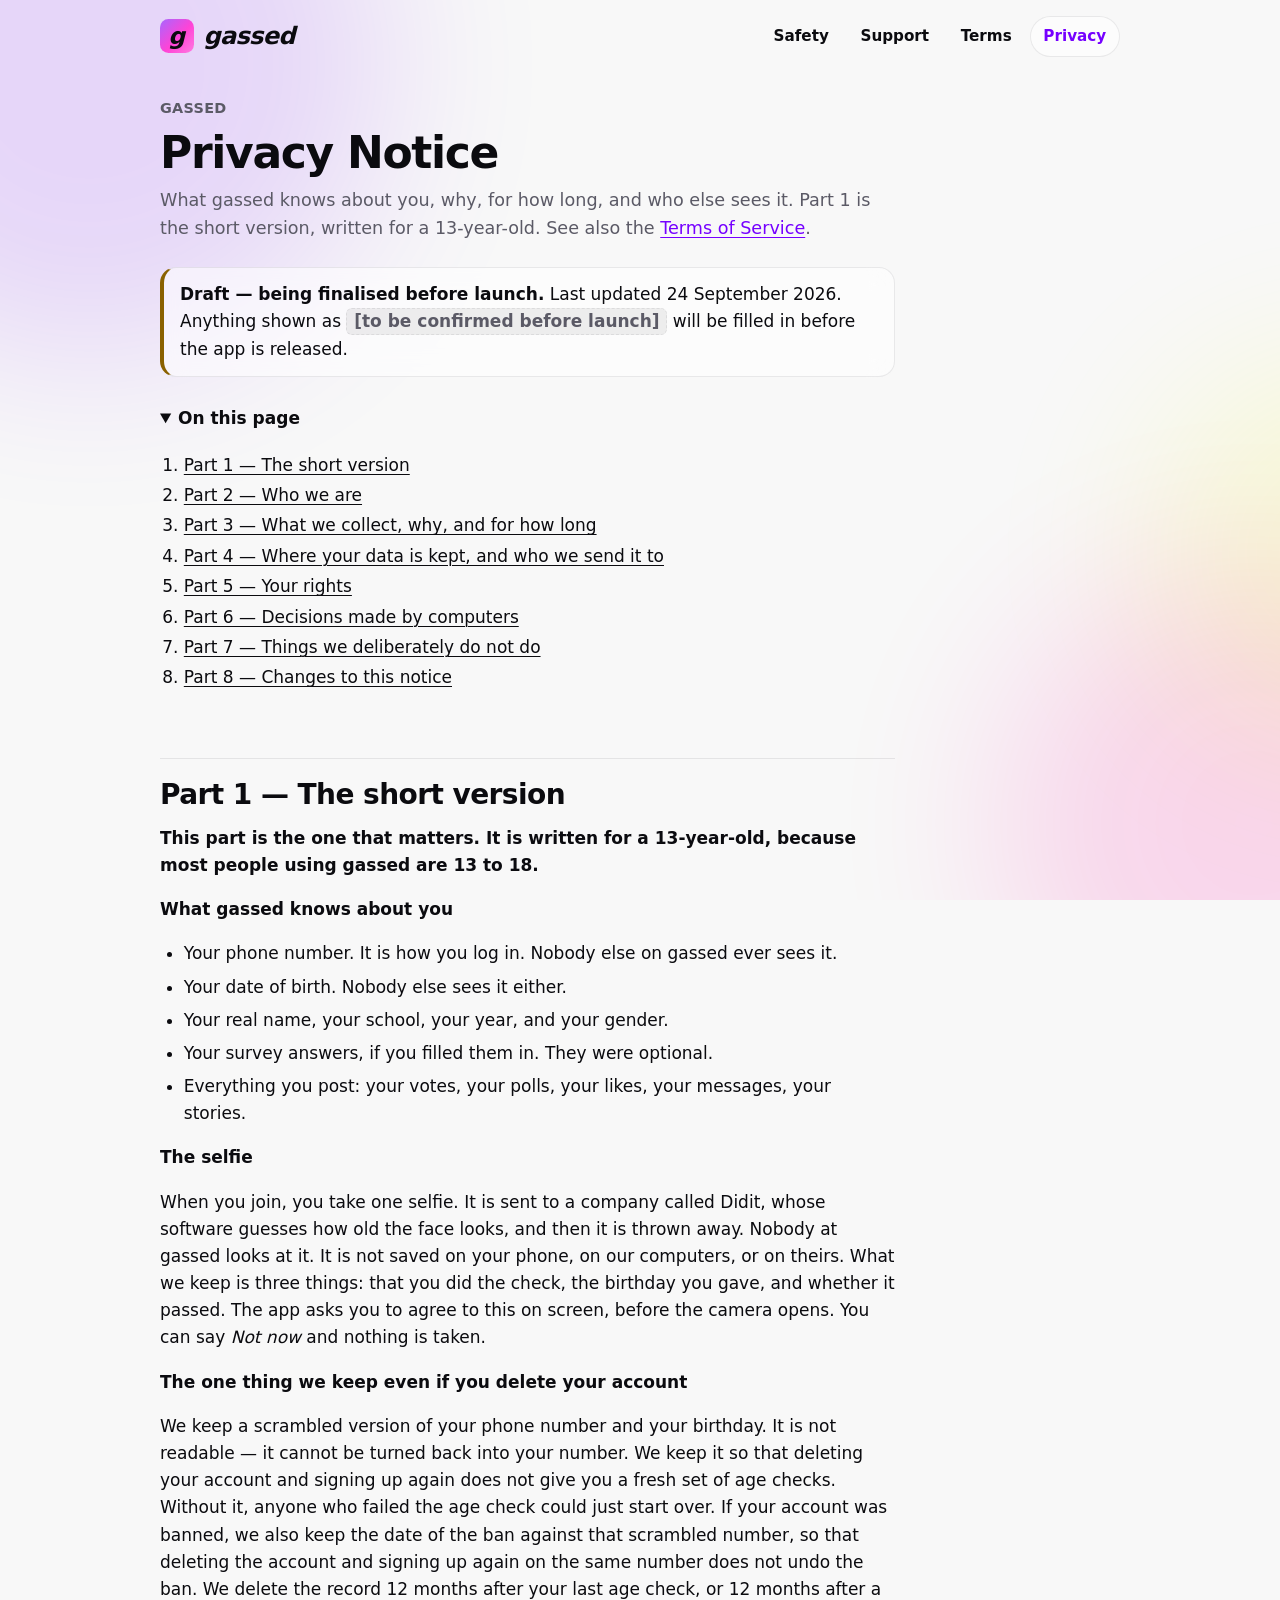
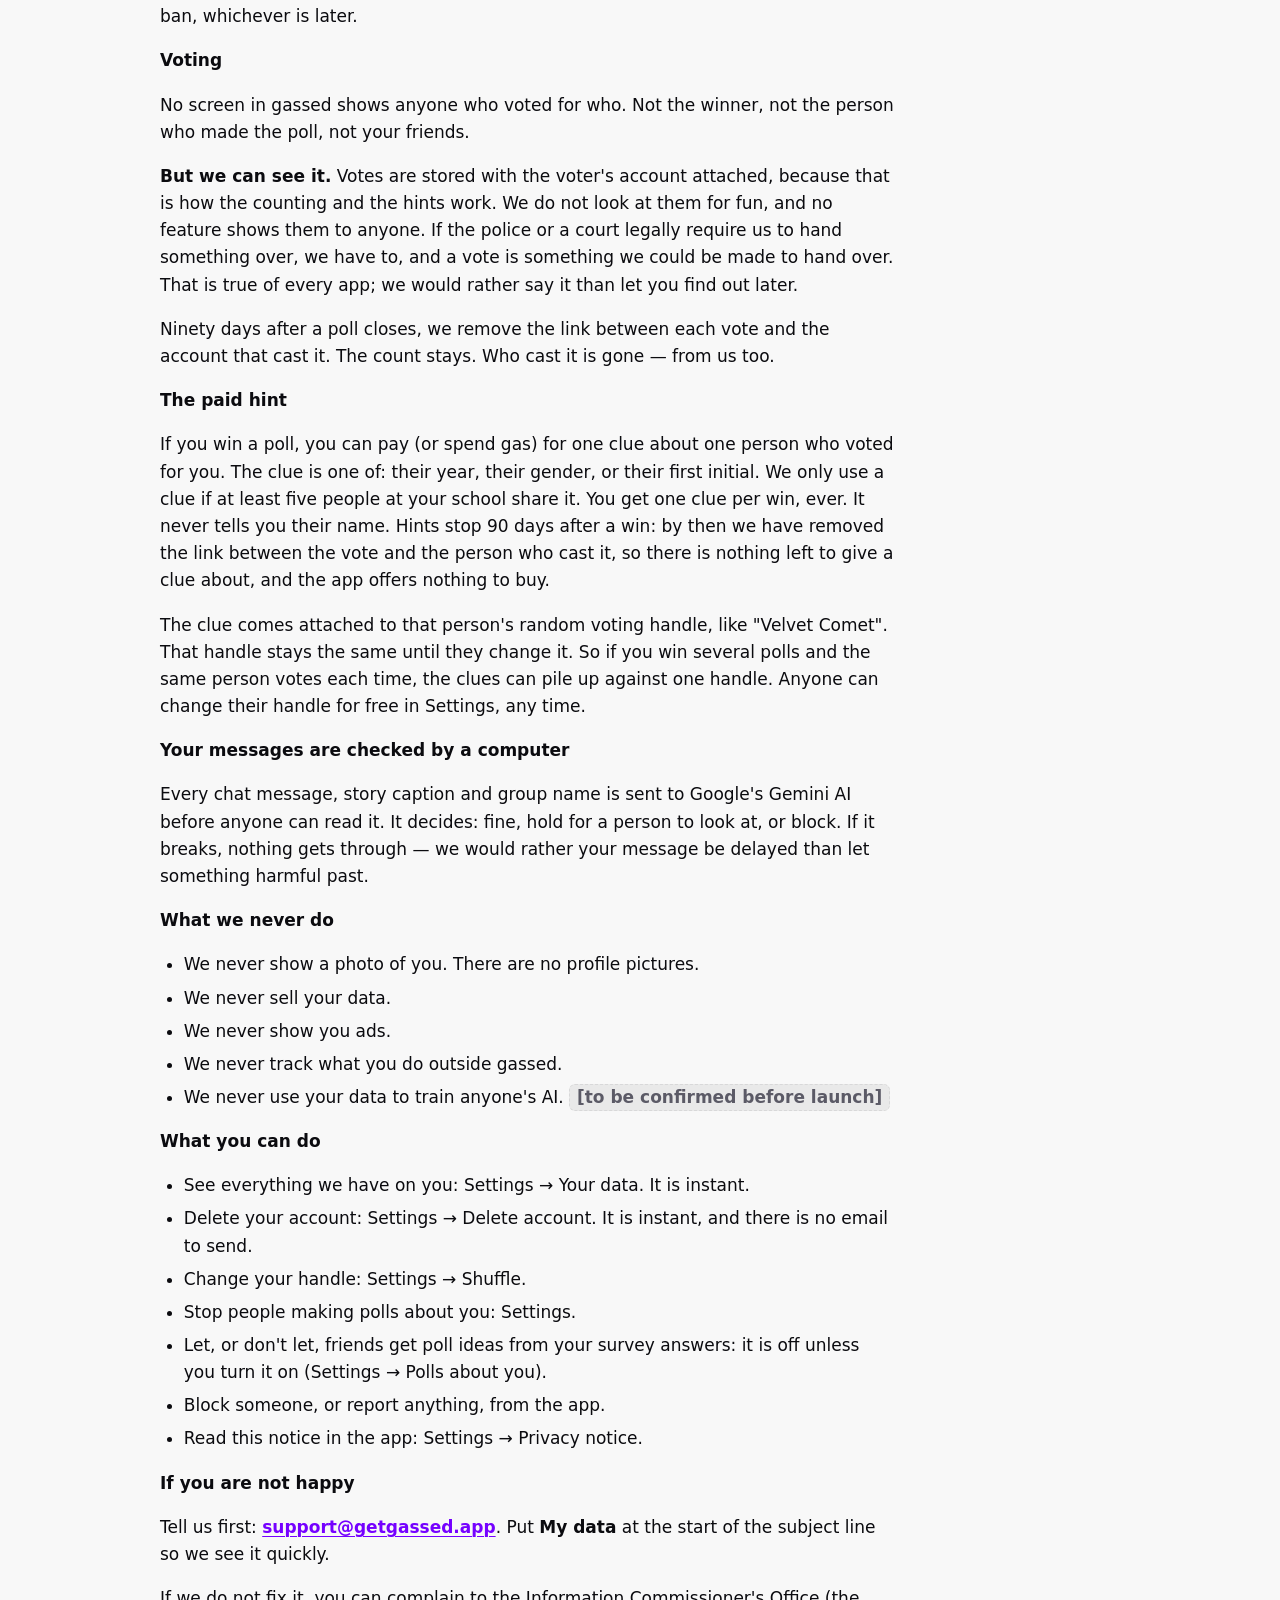
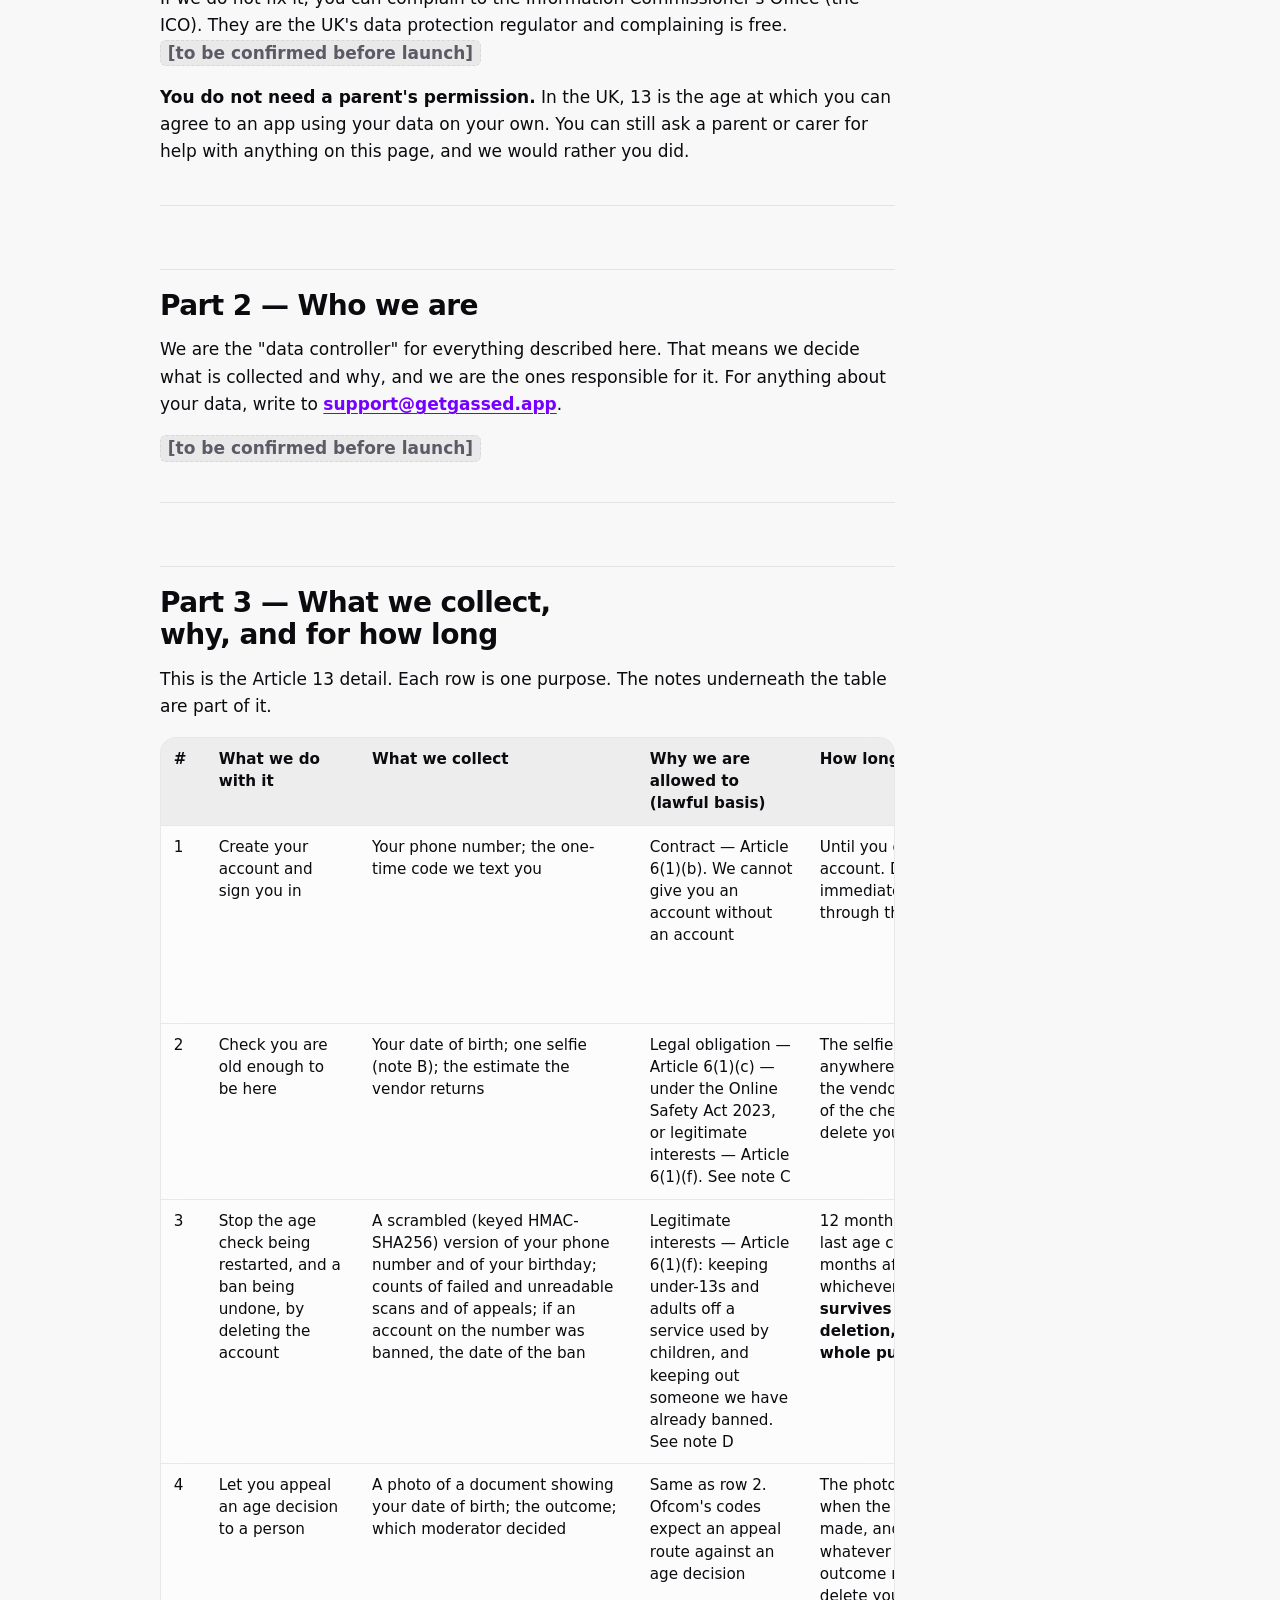
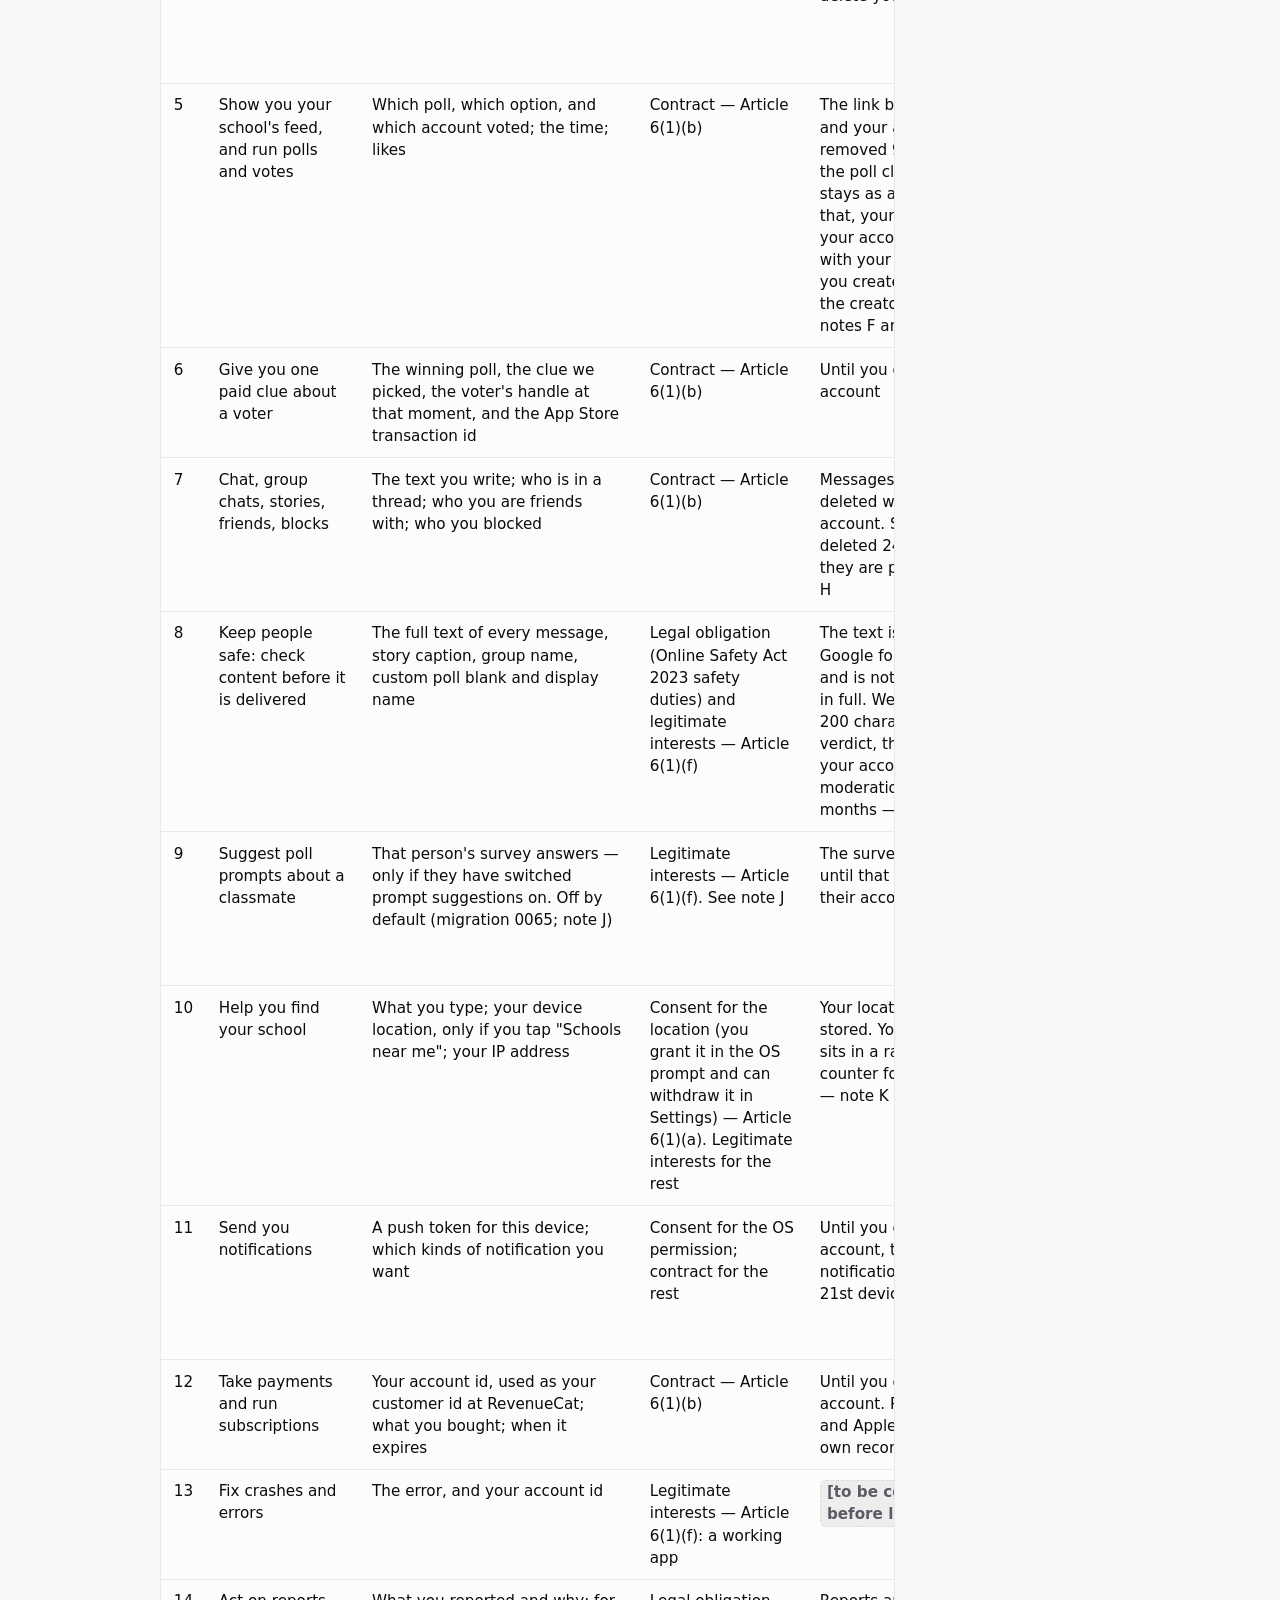
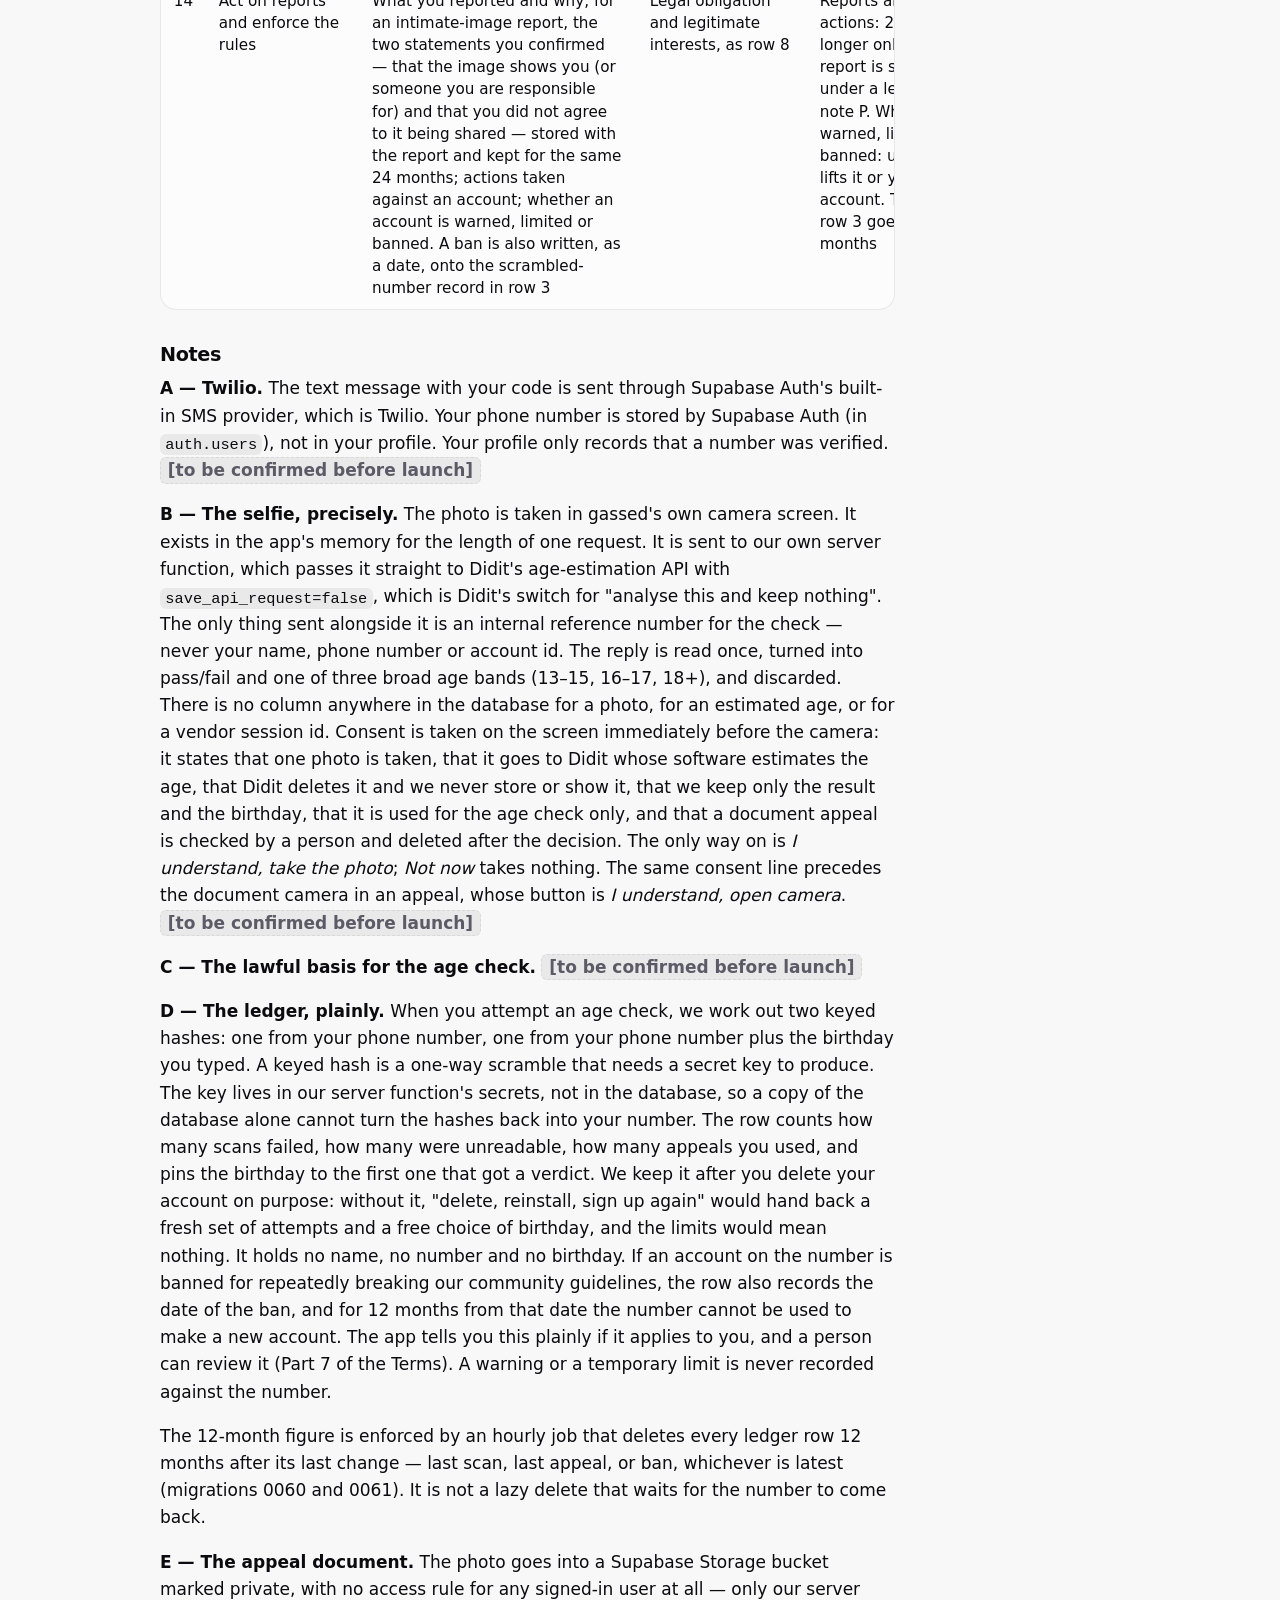
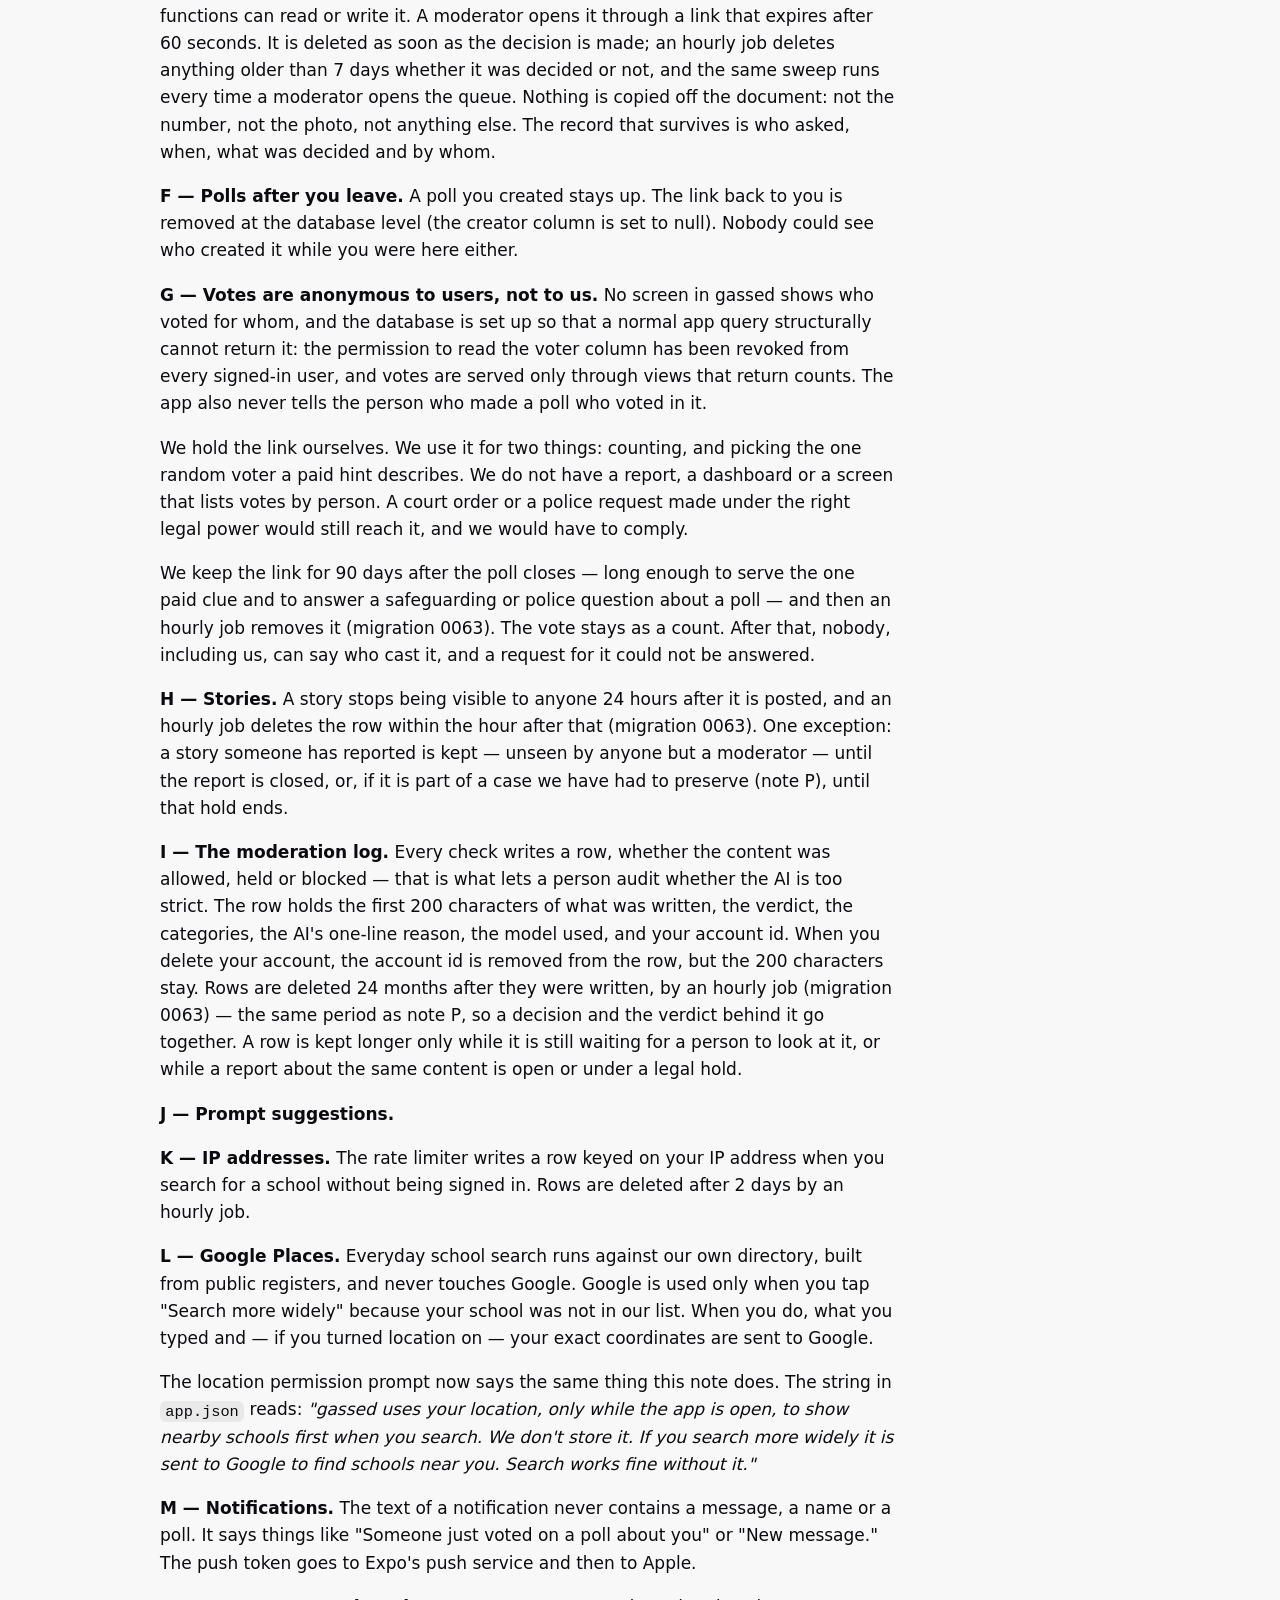
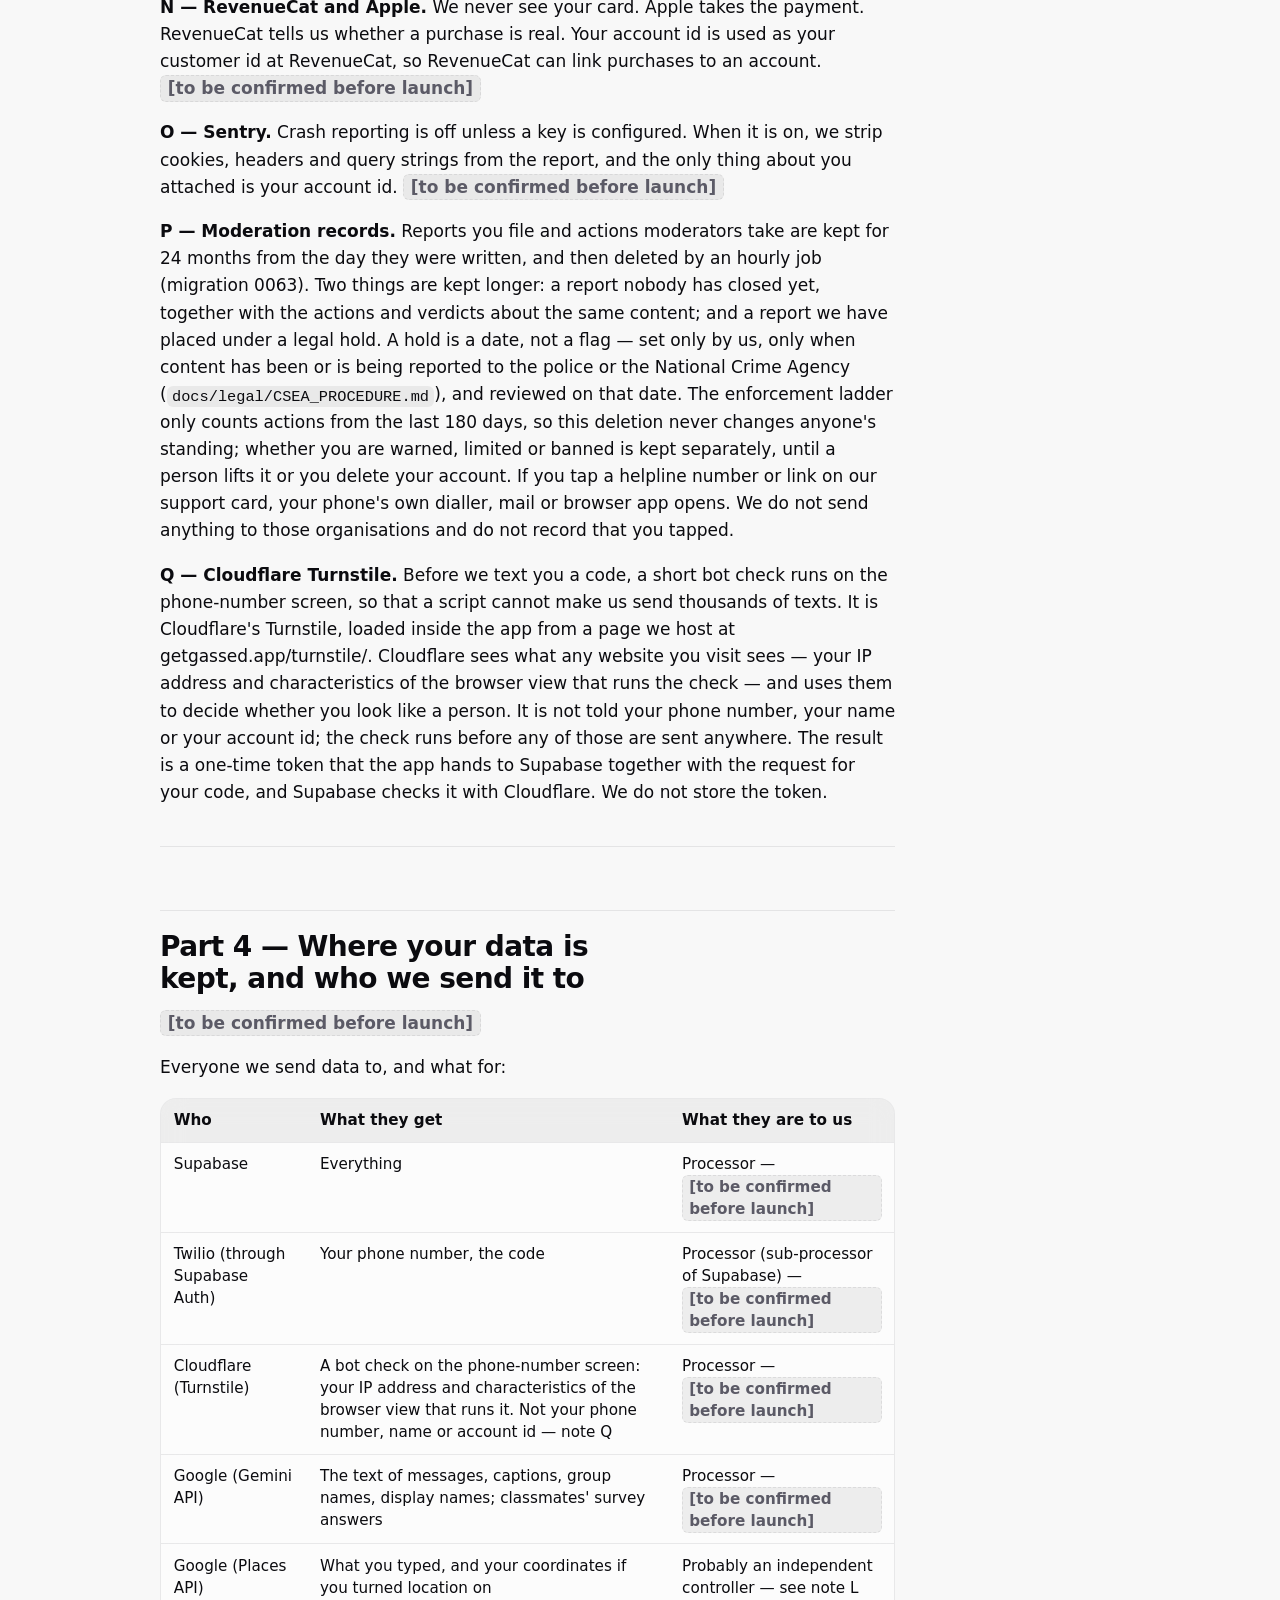
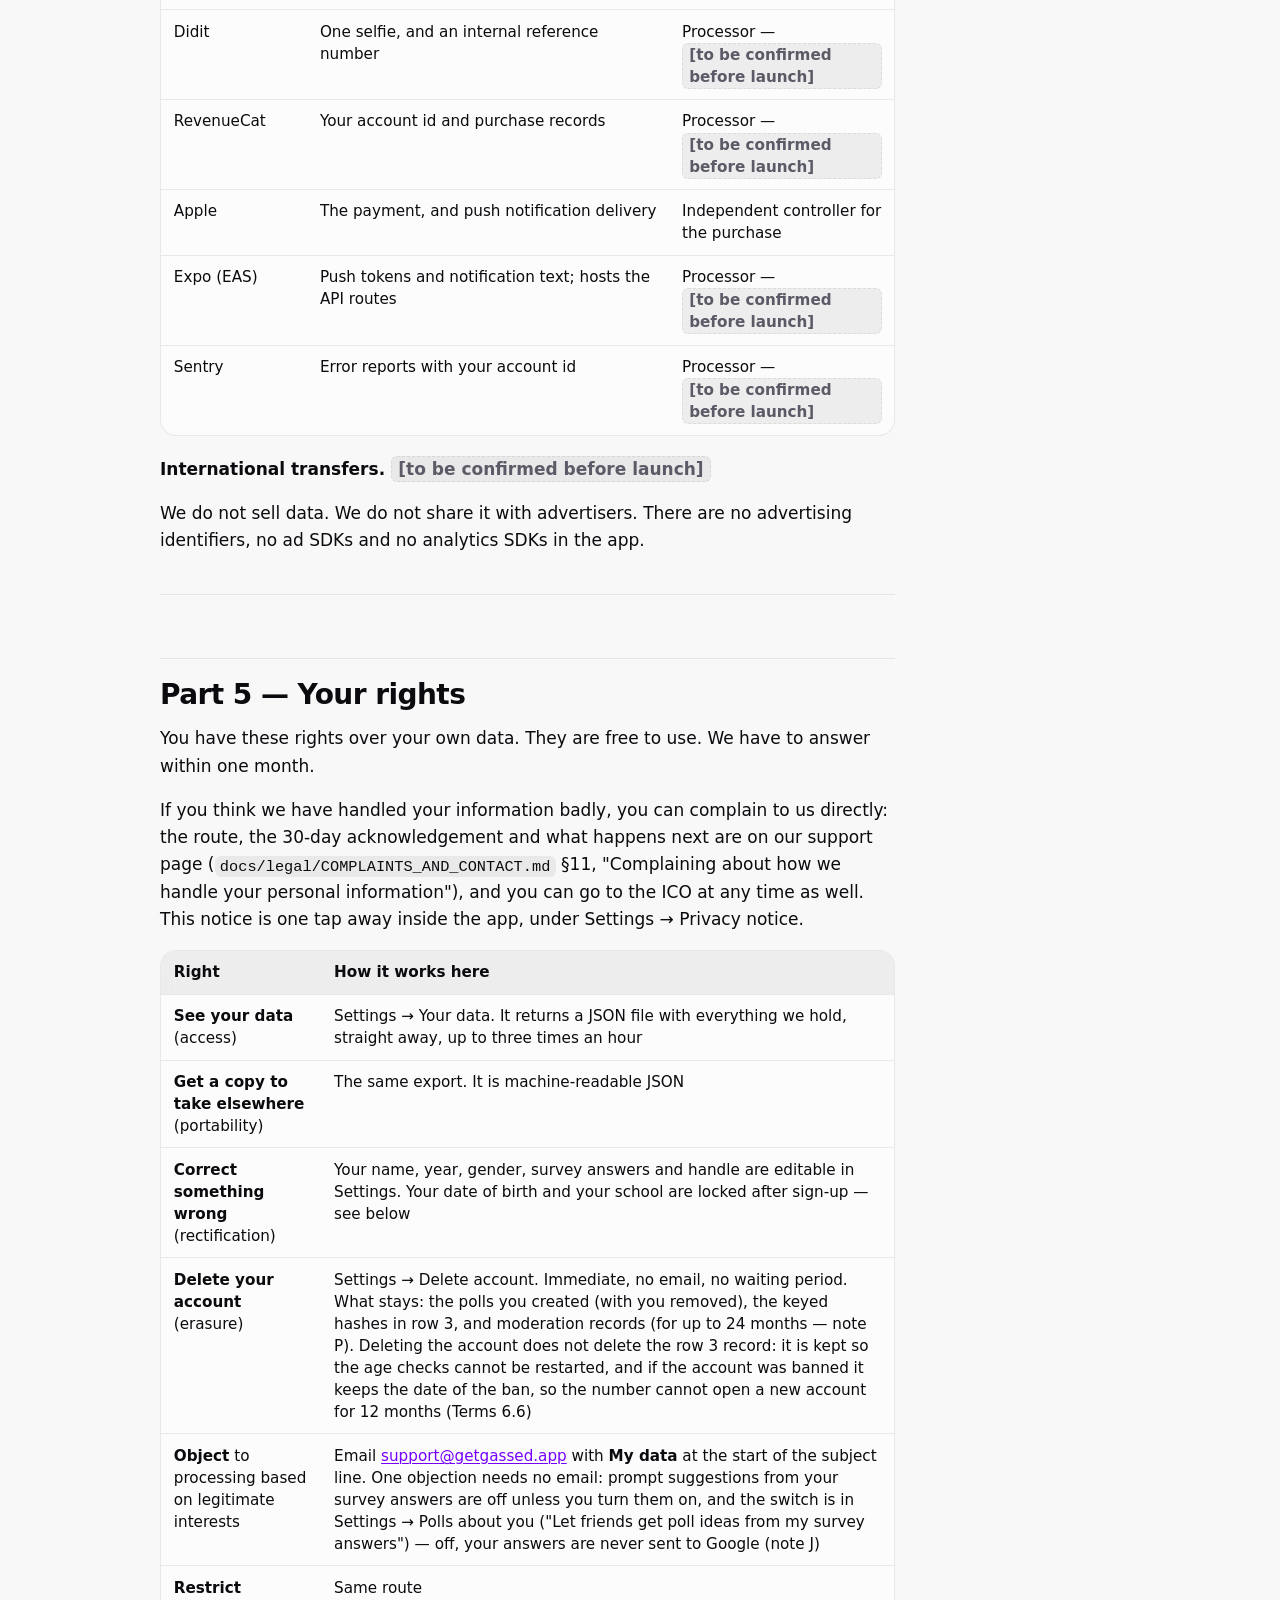
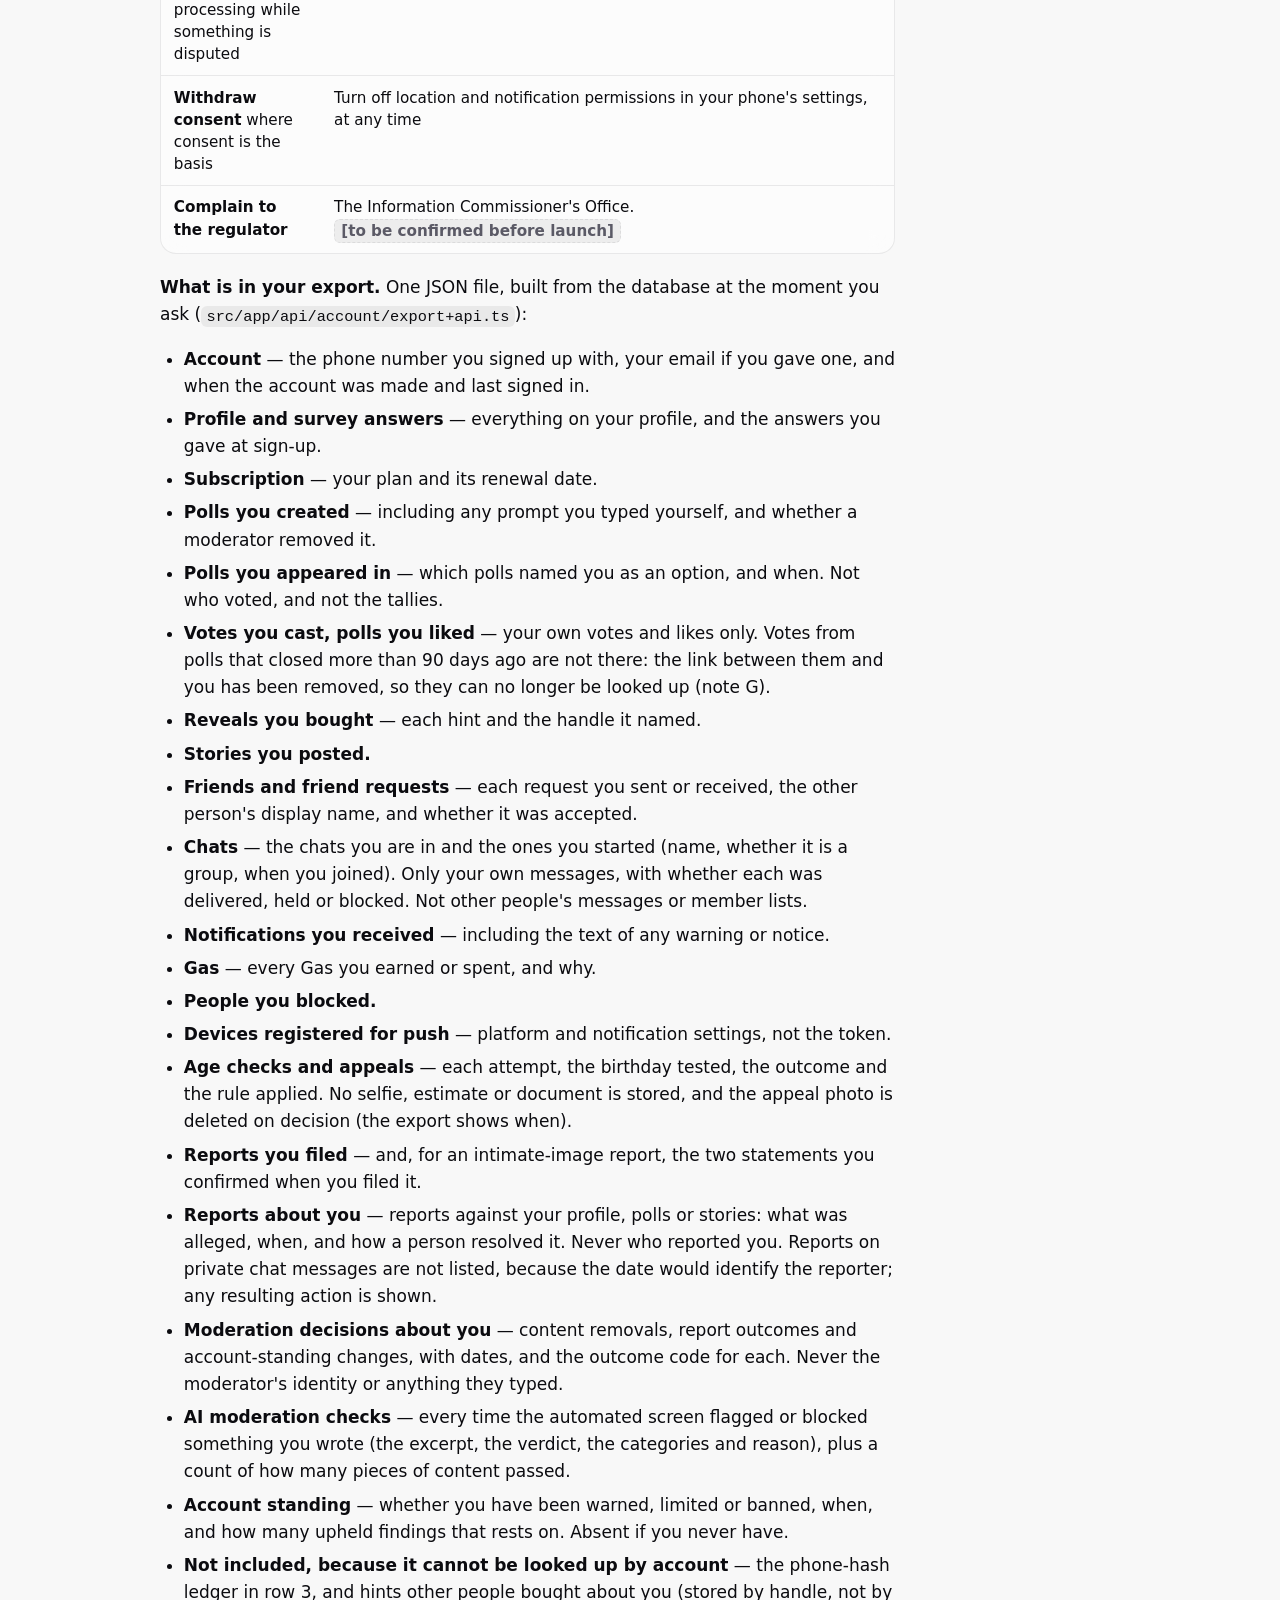
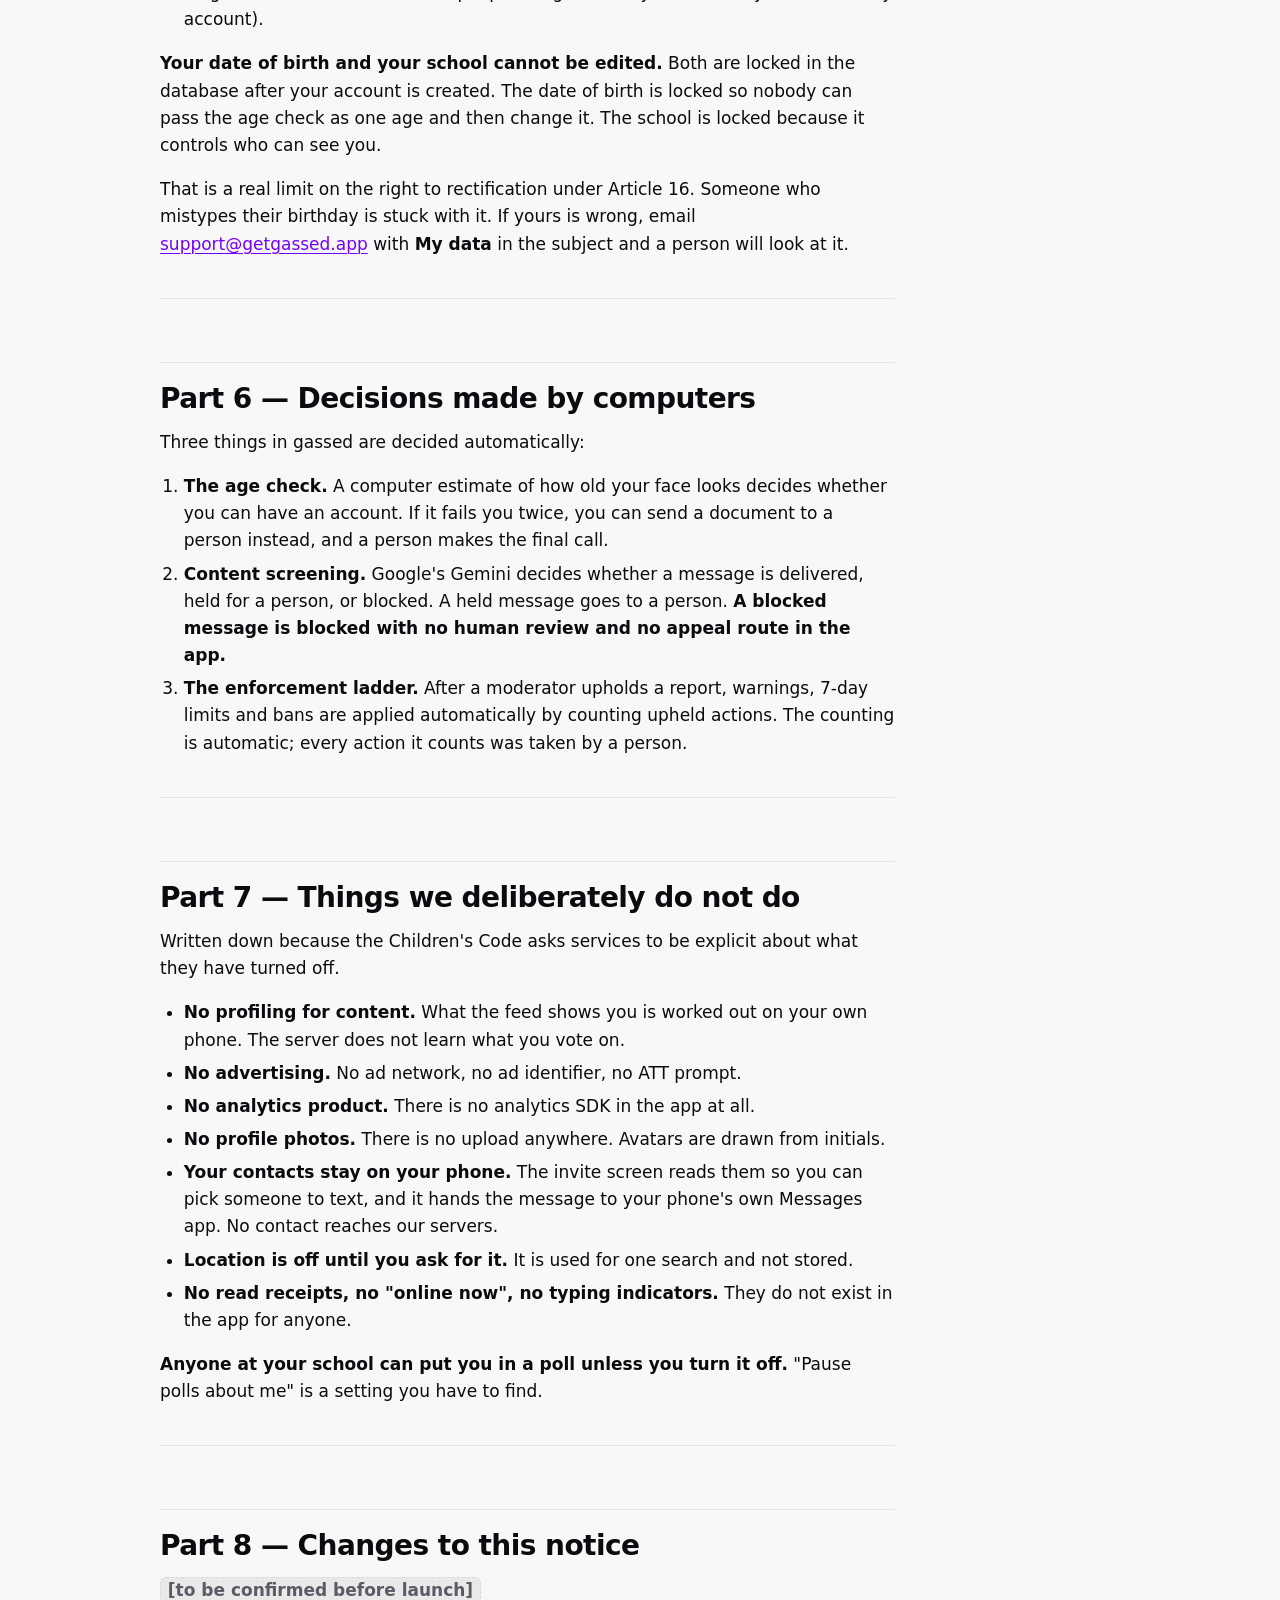
==== commit 1924a31e: "Turnstile page for the app's sign-in bot check; robots and footer note" ====
--- a/privacy/index.html
+++ b/privacy/index.html
@@ -162,7 +162,7 @@
 <td>Your phone number; the one-time code we text you</td>
 <td>Contract — Article 6(1)(b). We cannot give you an account without an account</td>
 <td>Until you delete your account. Deletion is immediate and cascades through the database</td>
-<td>Supabase (our hosting); Twilio (sends the text) — note A</td>
+<td>Supabase (our hosting); Twilio (sends the text) — note A; Cloudflare (a bot check before the text is sent) — note Q</td>
 </tr>
 <tr>
 <td>2</td>
@@ -388,6 +388,16 @@
 your account. If you tap a helpline number or link on our support card, your
 phone&#39;s own dialler, mail or browser app opens. We do not send anything to
 those organisations and do not record that you tapped.</p>
+<p><strong>Q — Cloudflare Turnstile.</strong> Before we text you a code, a short bot check
+runs on the phone-number screen, so that a script cannot make us send
+thousands of texts. It is Cloudflare&#39;s Turnstile, loaded inside the app from
+a page we host at getgassed.app/turnstile/. Cloudflare sees what any website
+you visit sees — your IP address and characteristics of the browser view that
+runs the check — and uses them to decide whether you look like a person. It
+is not told your phone number, your name or your account id; the check runs
+before any of those are sent anywhere. The result is a one-time token that
+the app hands to Supabase together with the request for your code, and
+Supabase checks it with Cloudflare. We do not store the token.</p>
 <hr>
 <h2 id="part-4-where-your-data-is-kept-and-who-we-send-it-to">Part 4 — Where your data is kept, and who we send it to</h2>
 <p><span class="tbc">[to be confirmed before launch]</span></p>
@@ -409,6 +419,11 @@
 <td>Twilio (through Supabase Auth)</td>
 <td>Your phone number, the code</td>
 <td>Processor (sub-processor of Supabase) — <span class="tbc">[to be confirmed before launch]</span></td>
+</tr>
+<tr>
+<td>Cloudflare (Turnstile)</td>
+<td>A bot check on the phone-number screen: your IP address and characteristics of the browser view that runs it. Not your phone number, name or account id — note Q</td>
+<td>Processor — <span class="tbc">[to be confirmed before launch]</span></td>
 </tr>
 <tr>
 <td>Google (Gemini API)</td>
@@ -585,7 +600,7 @@
       <a href="/terms/">Terms</a>
       <a href="/privacy/">Privacy</a>
     </nav>
-    <p class="legal">© 2026 gassed. UK only, 13+, iOS. Coming soon to the App Store. This website sets no cookies, runs no analytics and makes no requests to anyone else.</p>
+    <p class="legal">© 2026 gassed. UK only, 13+, iOS. Coming soon to the App Store. This website sets no cookies, runs no analytics and makes no requests to anyone else — except the app’s sign-in bot check at /turnstile/, which loads Cloudflare Turnstile.</p>
   </div>
 </footer>
 </body>
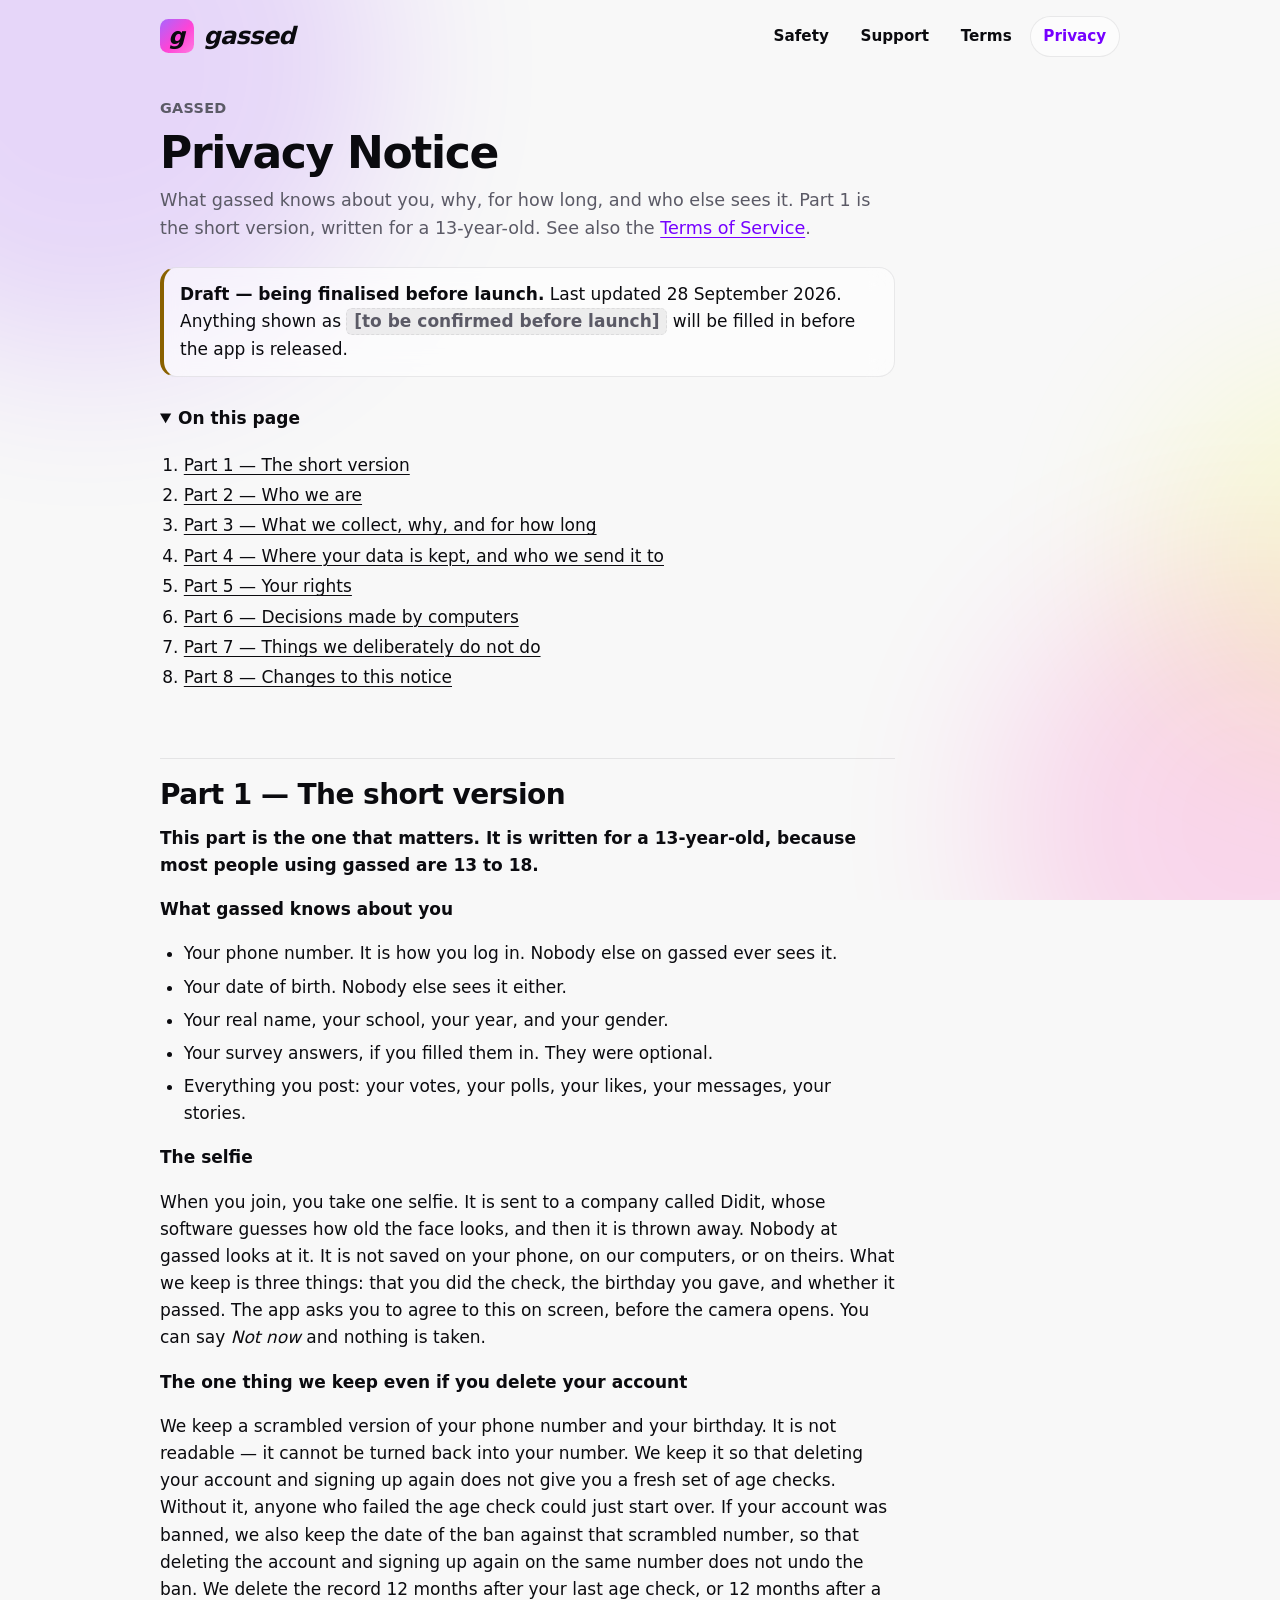
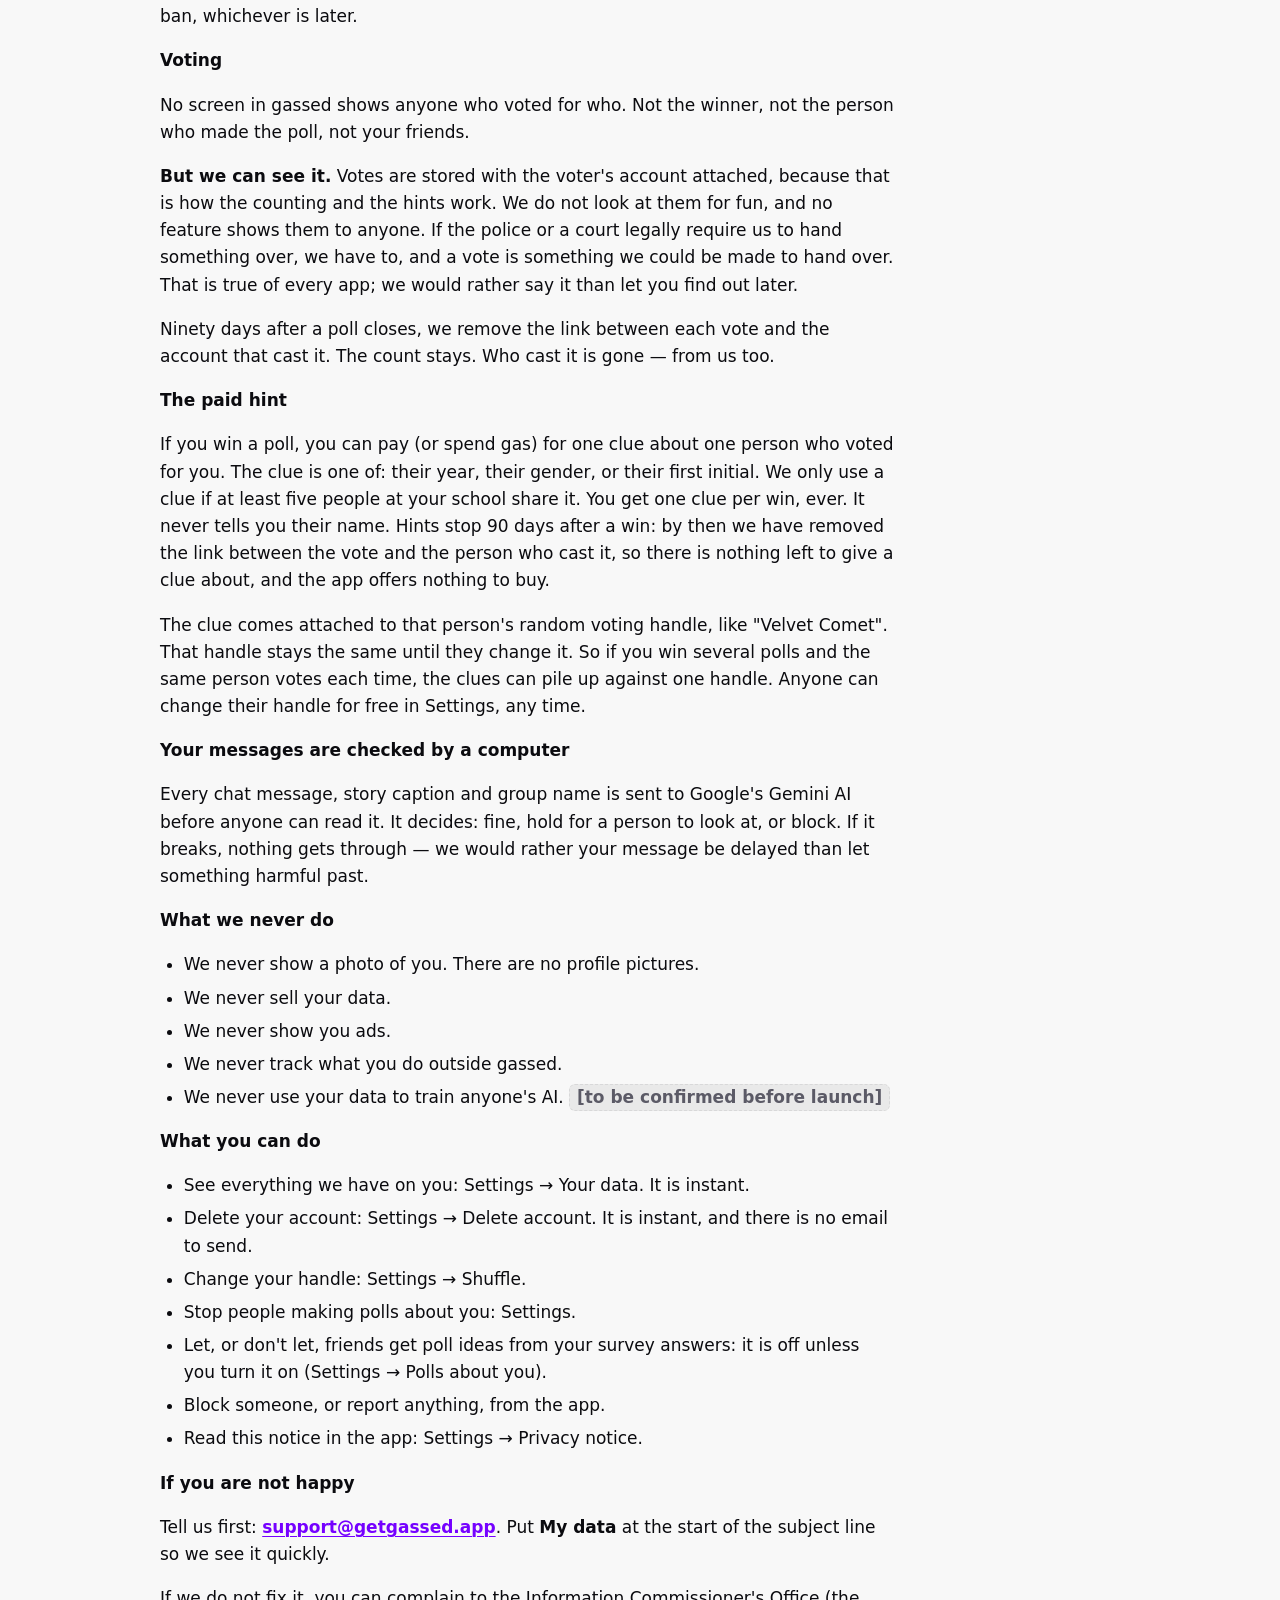
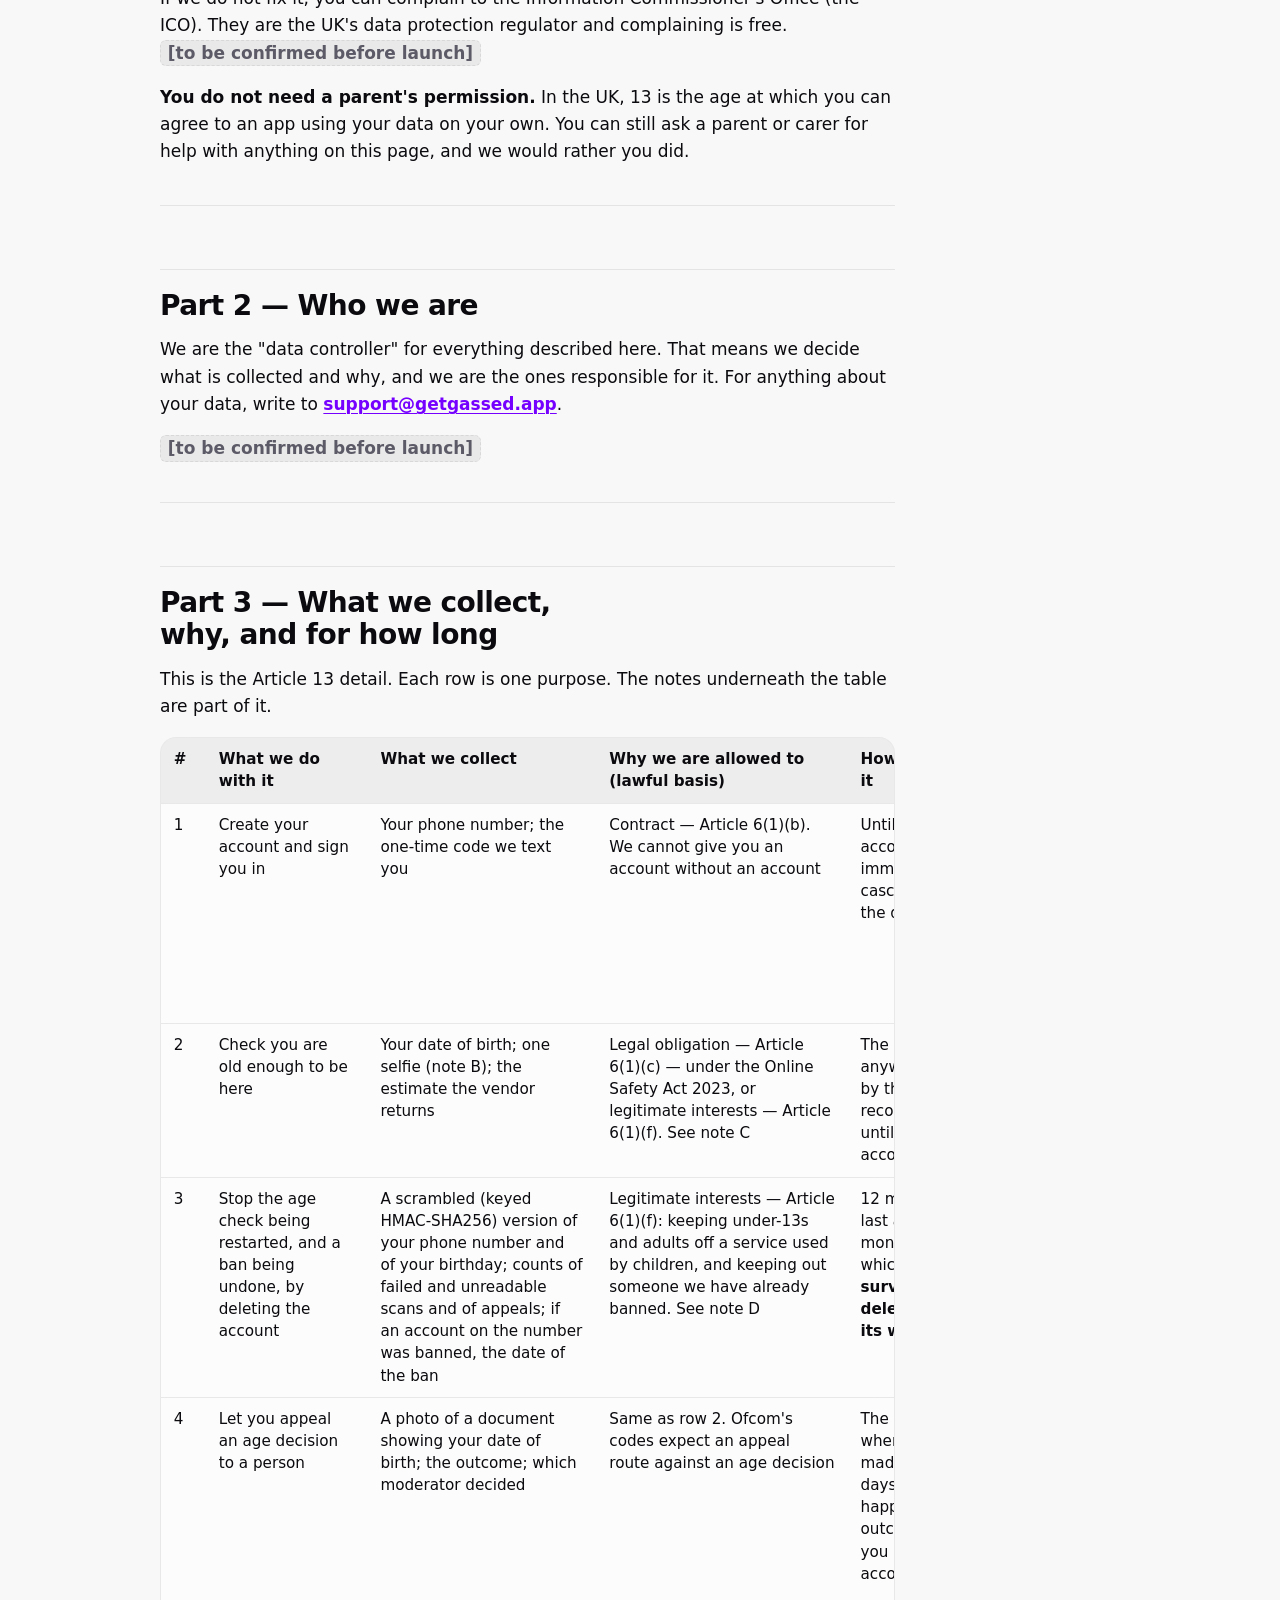
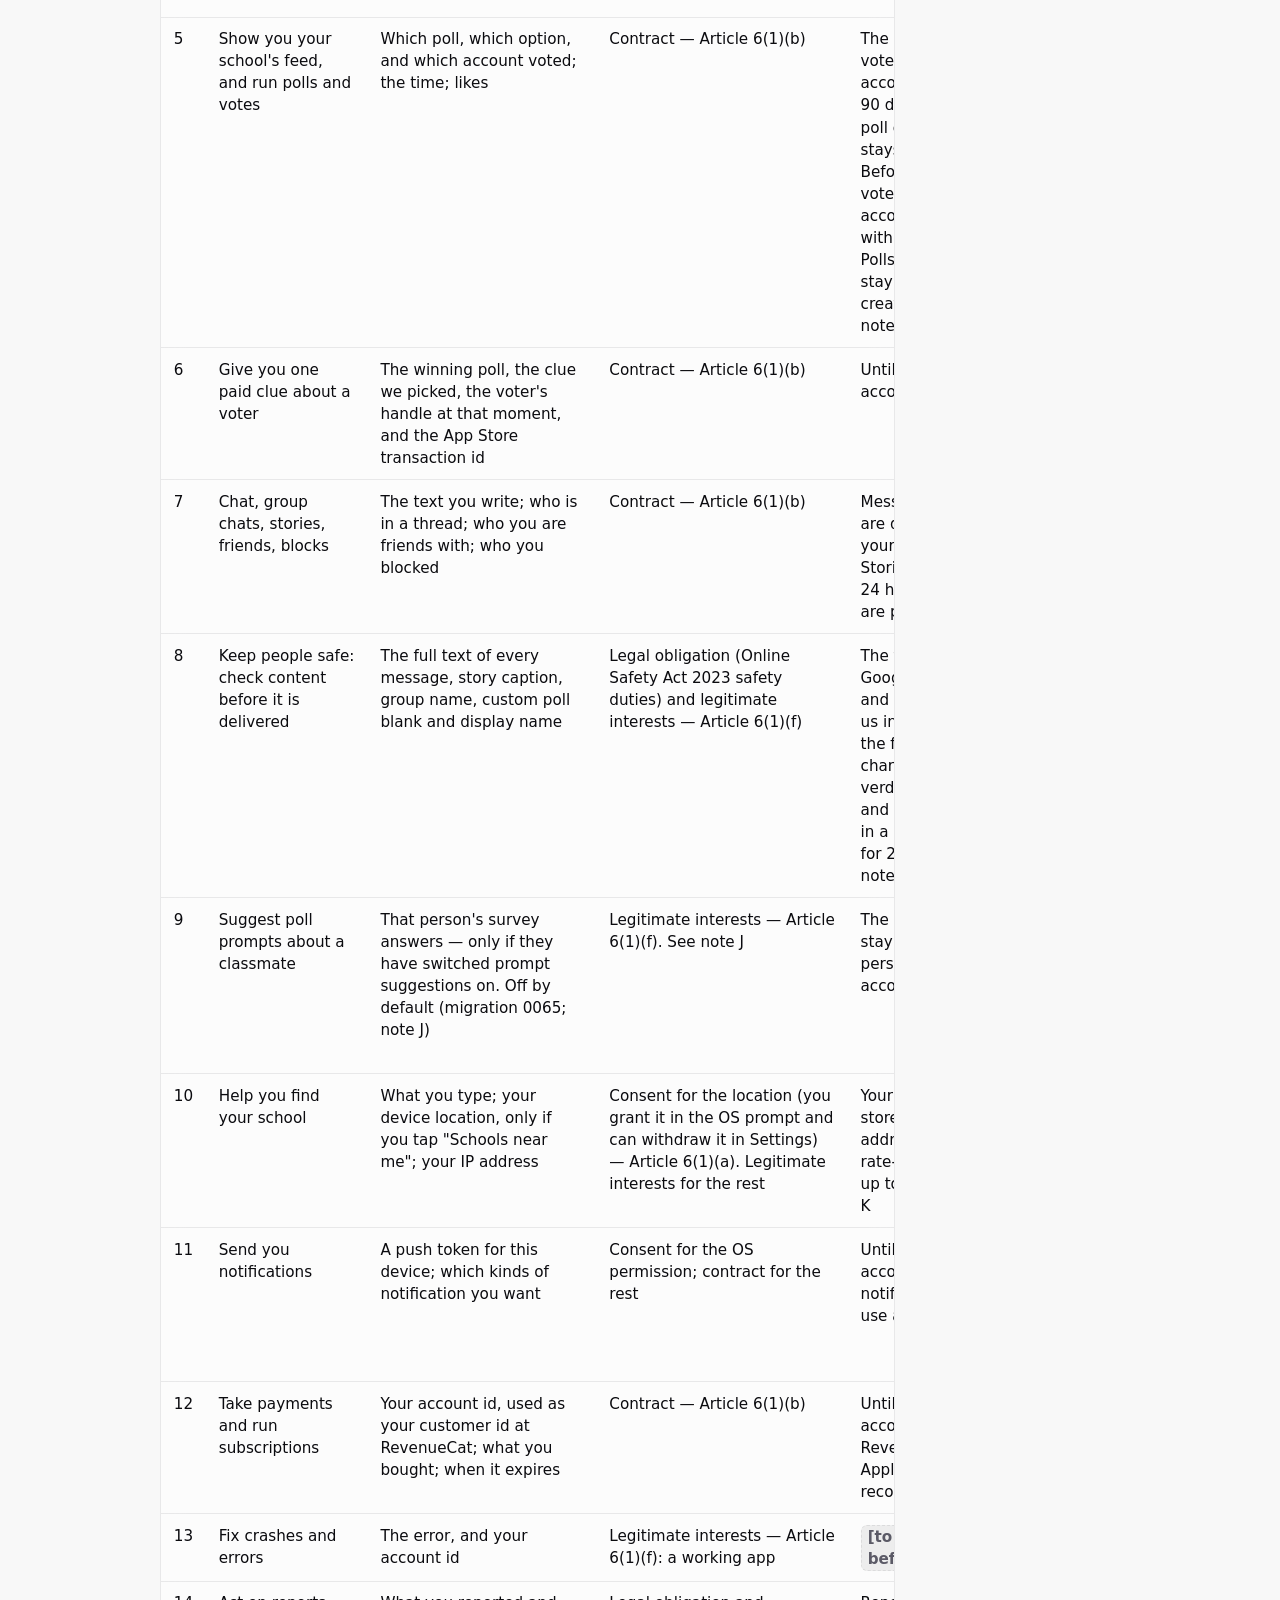
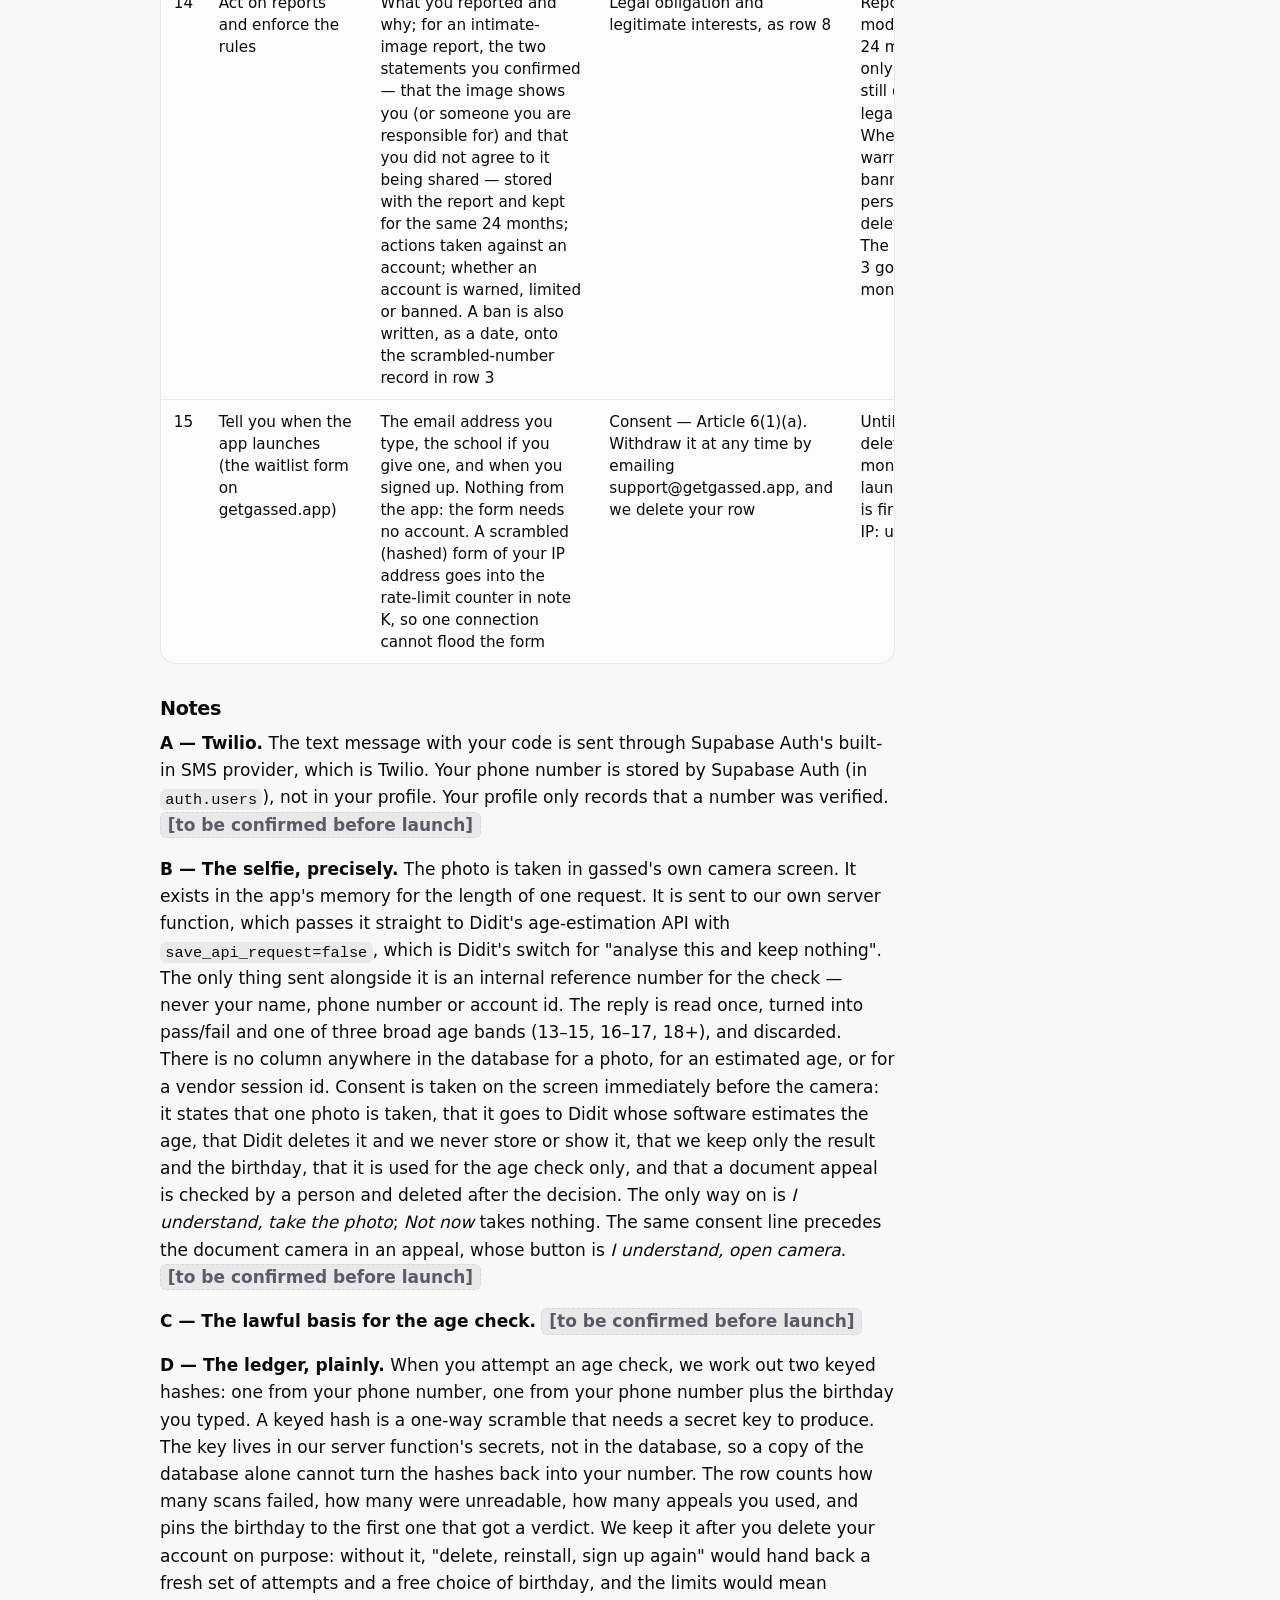
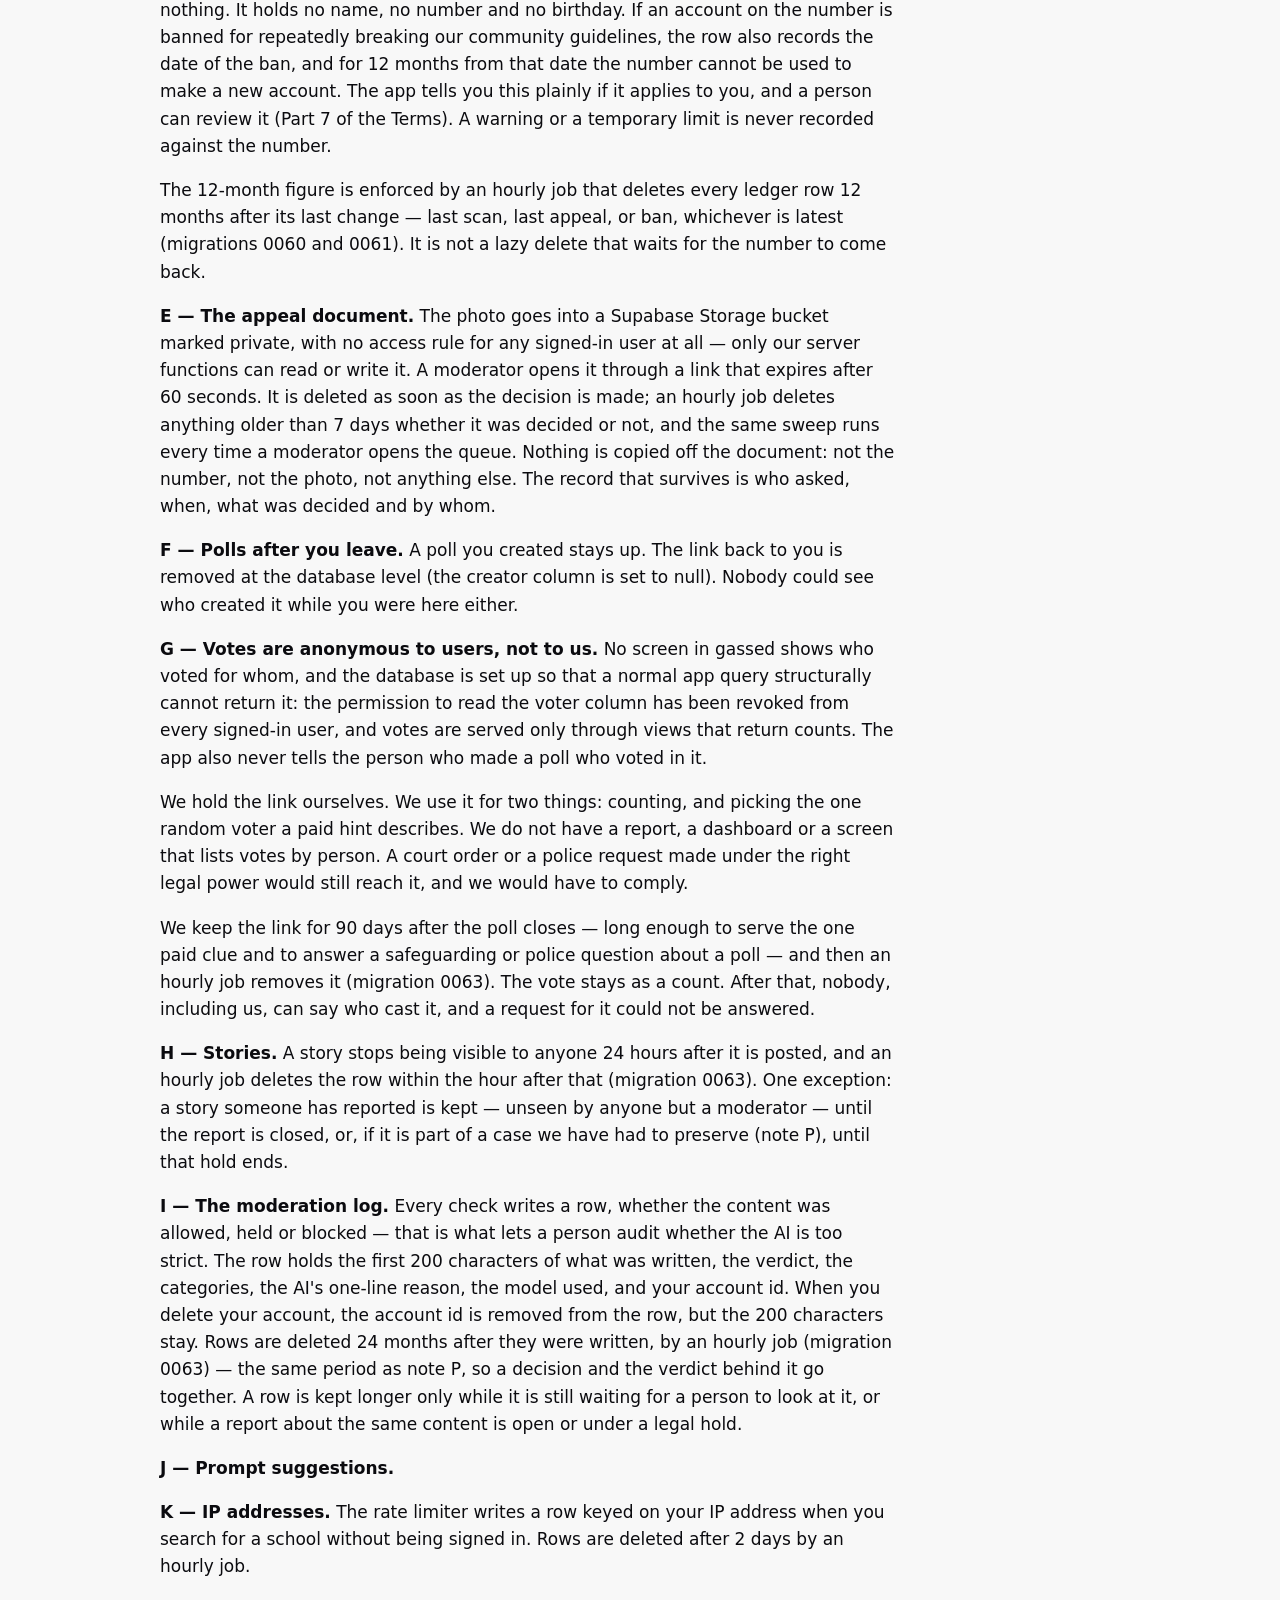
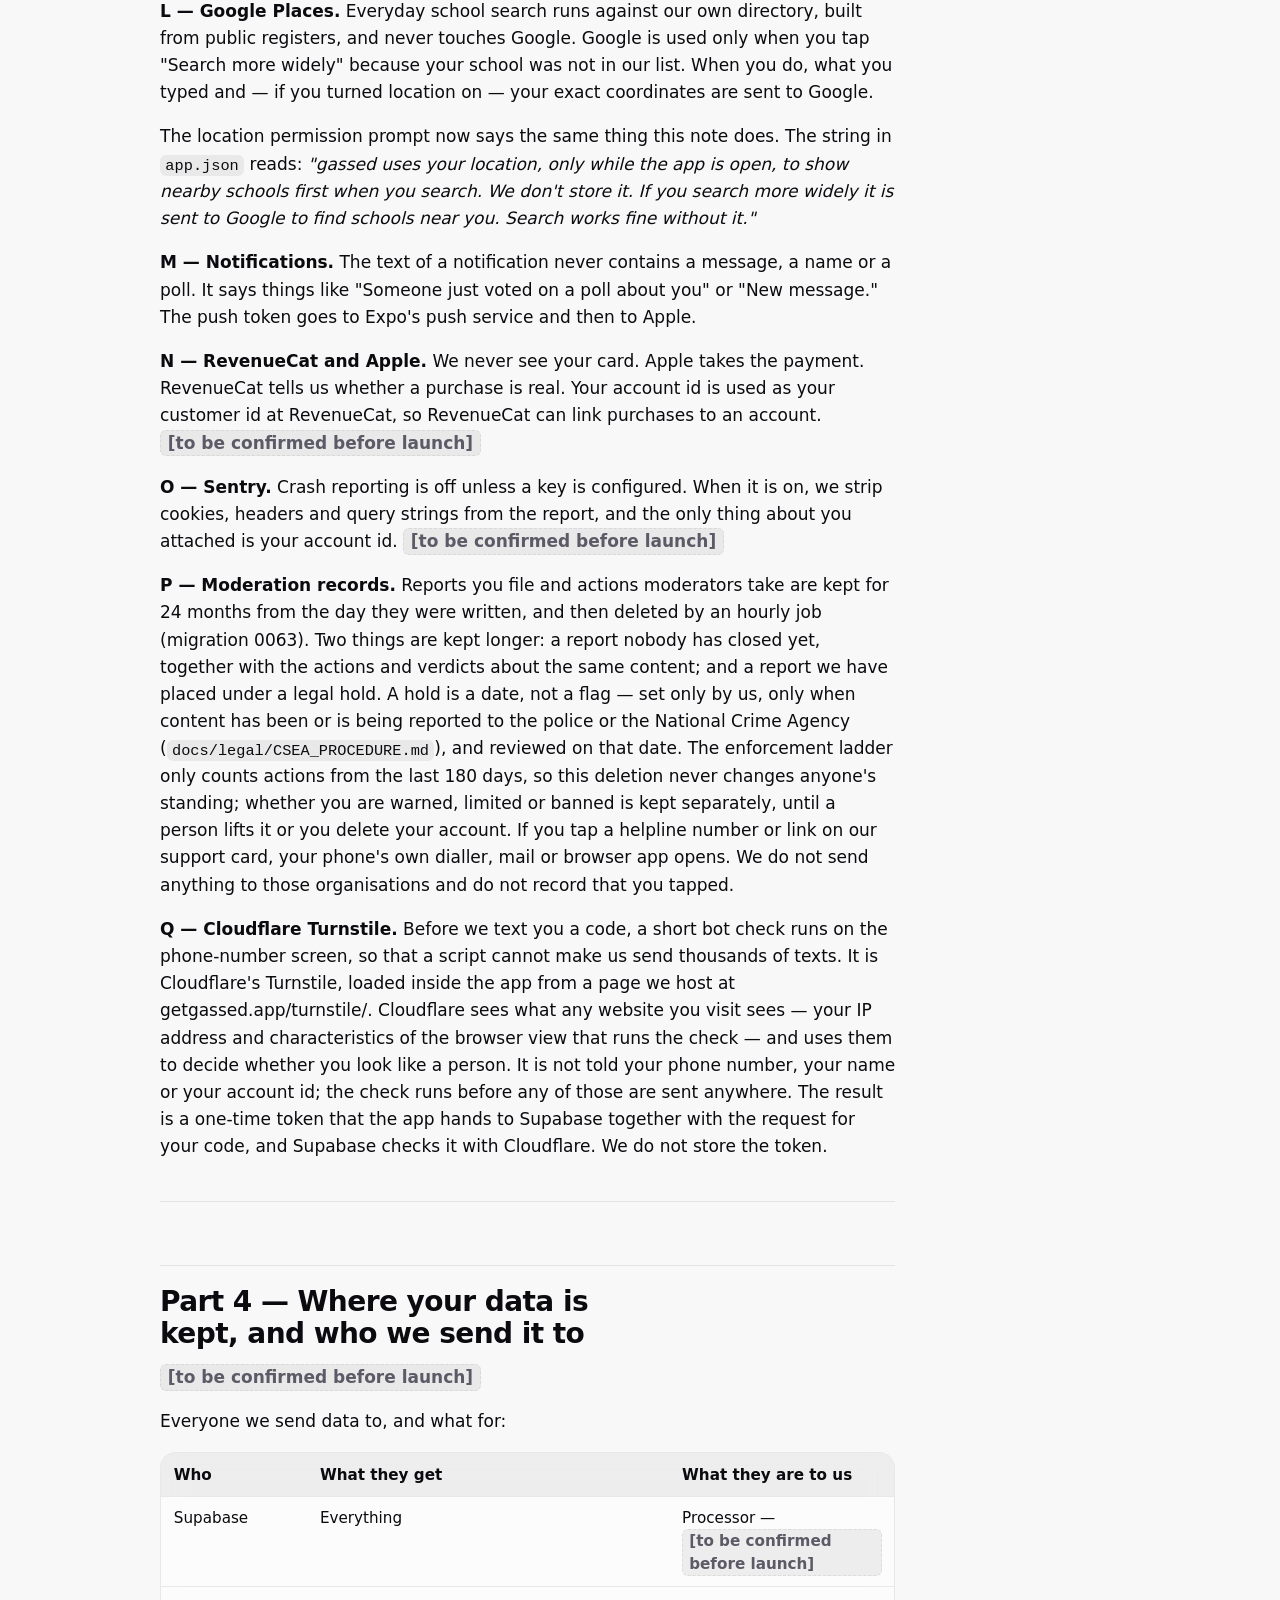
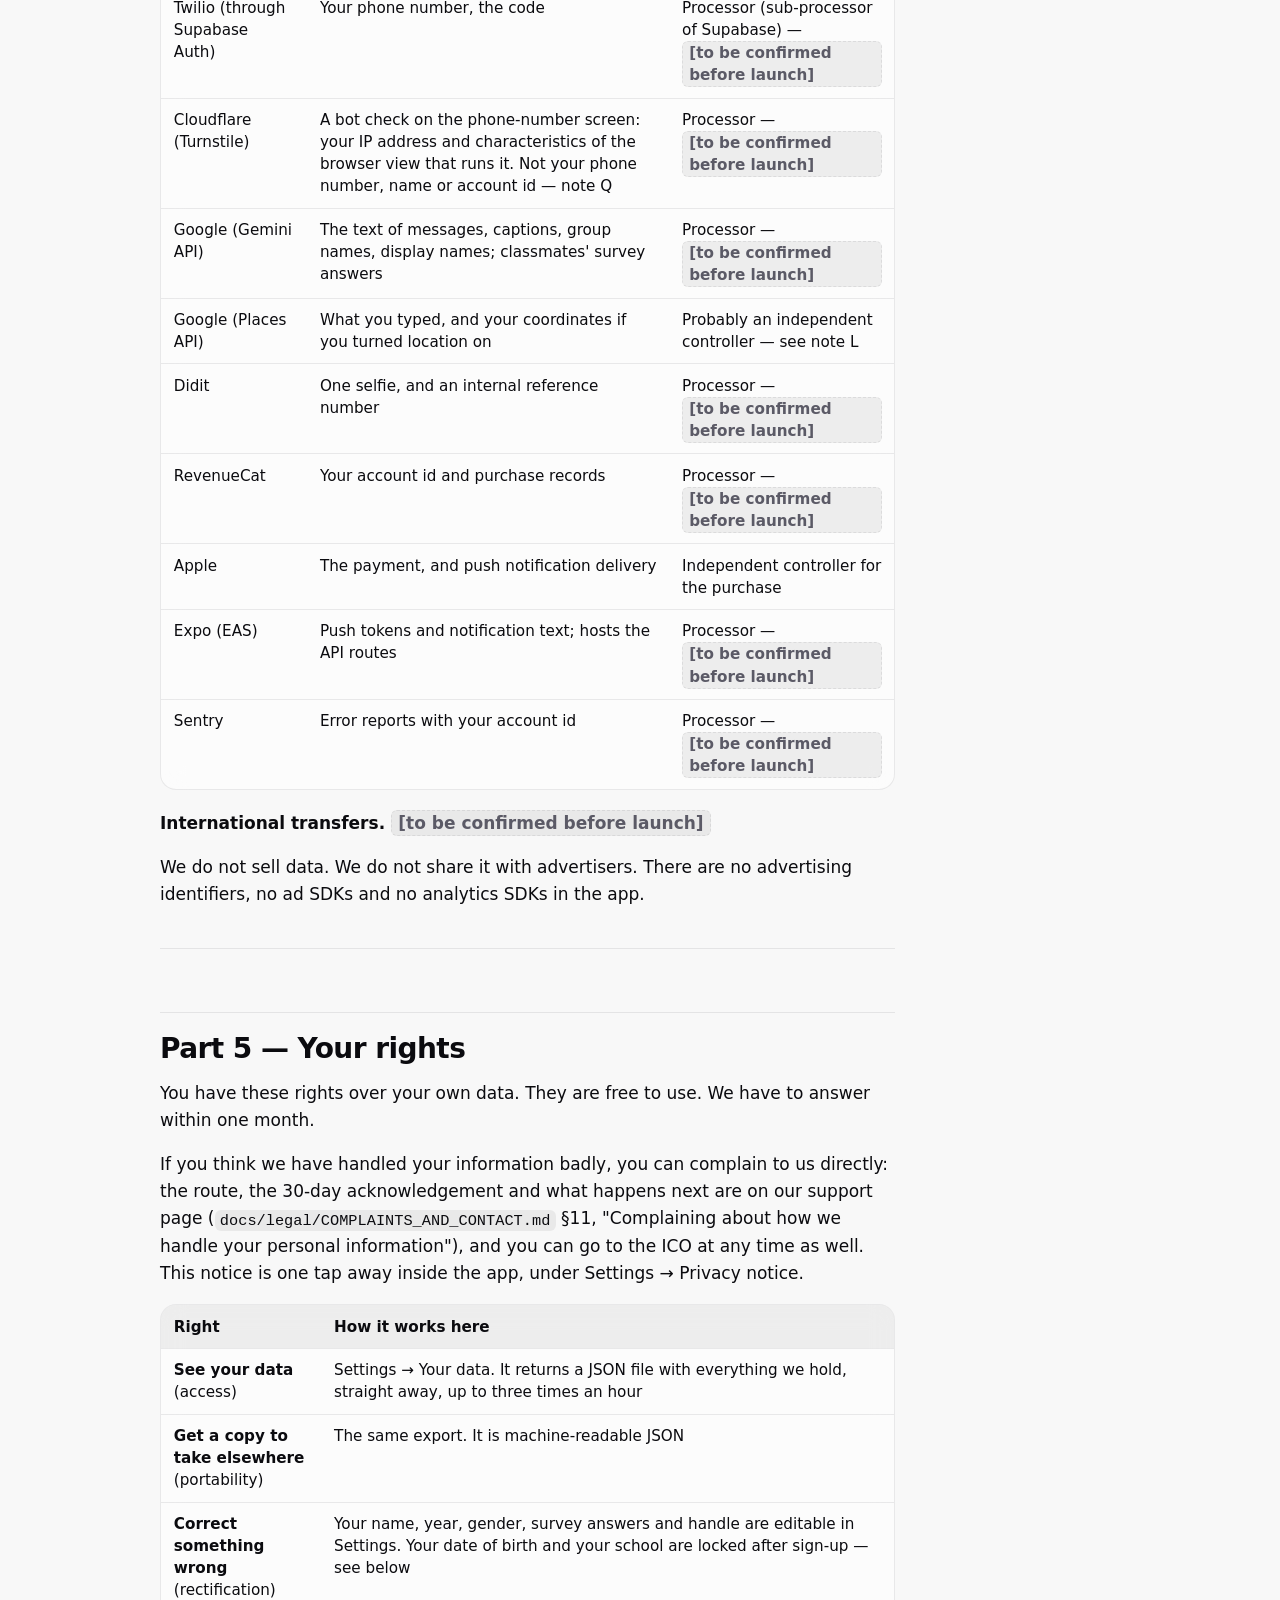
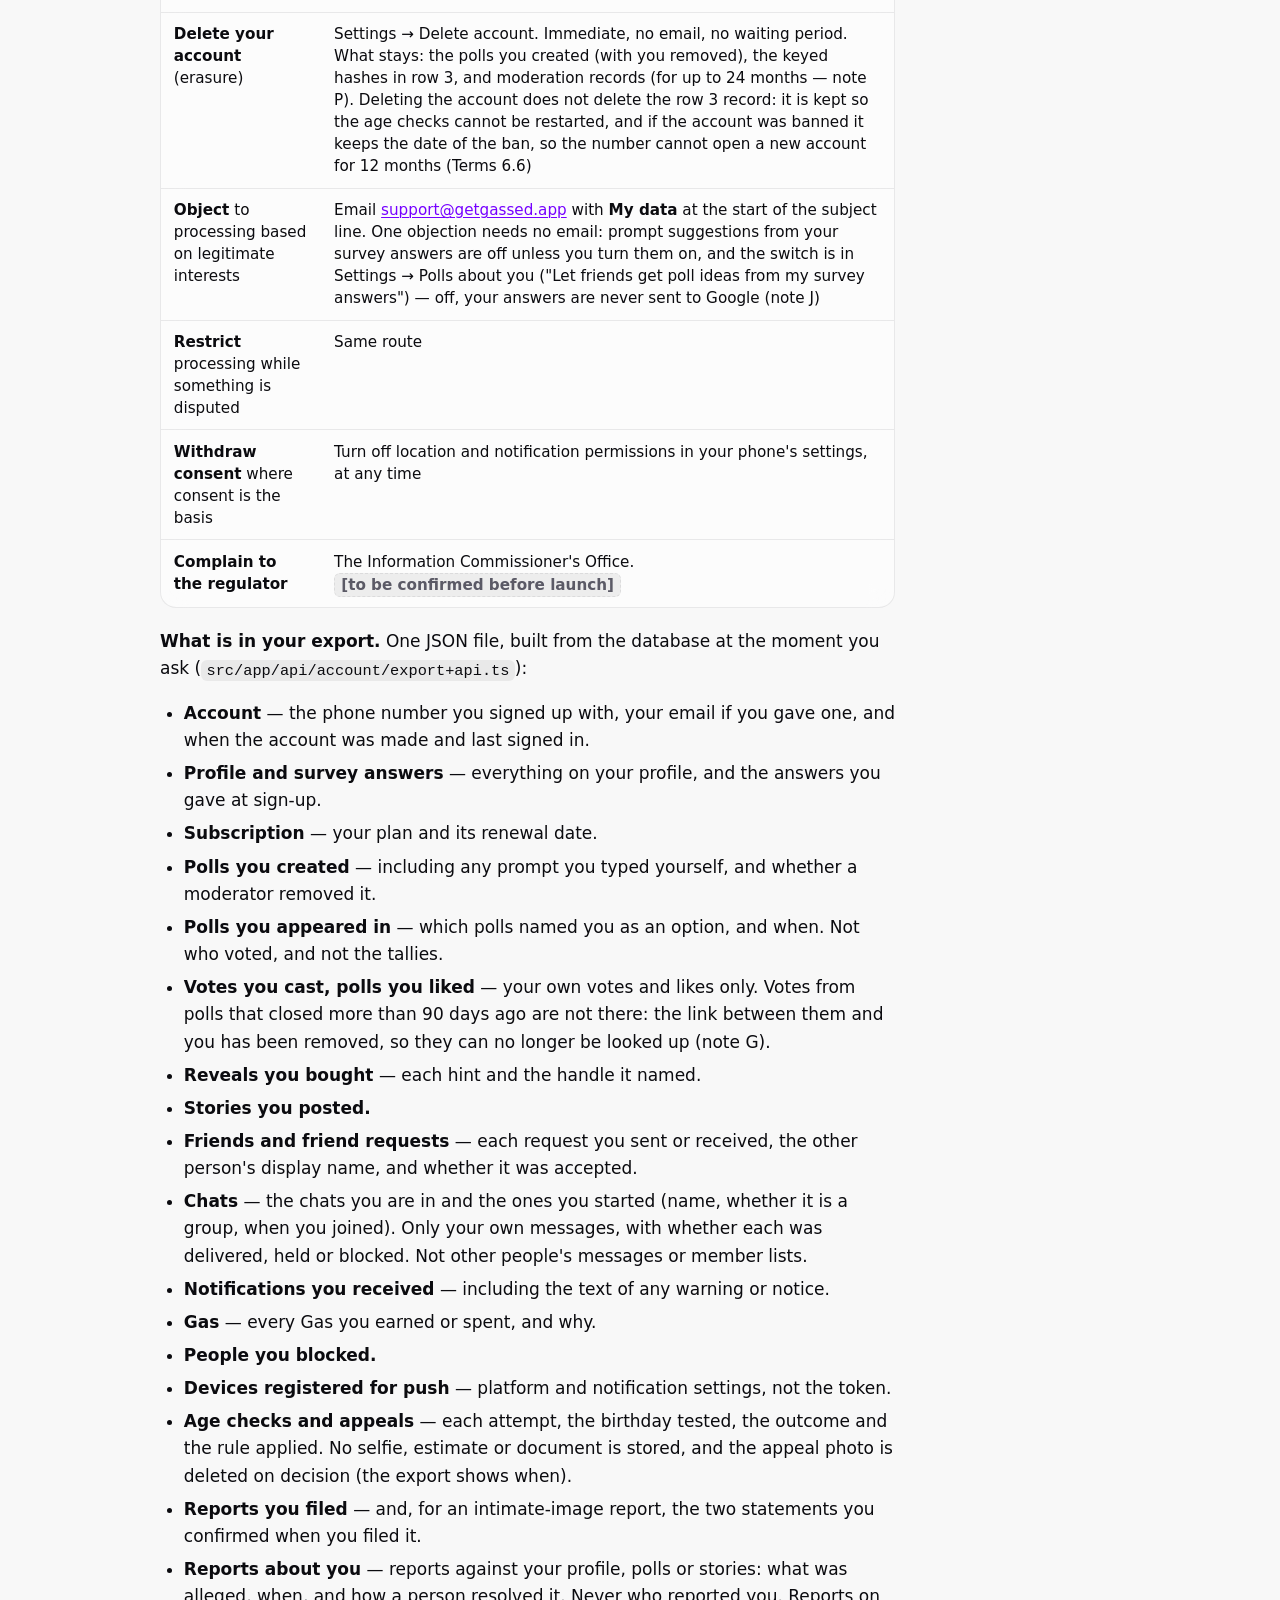
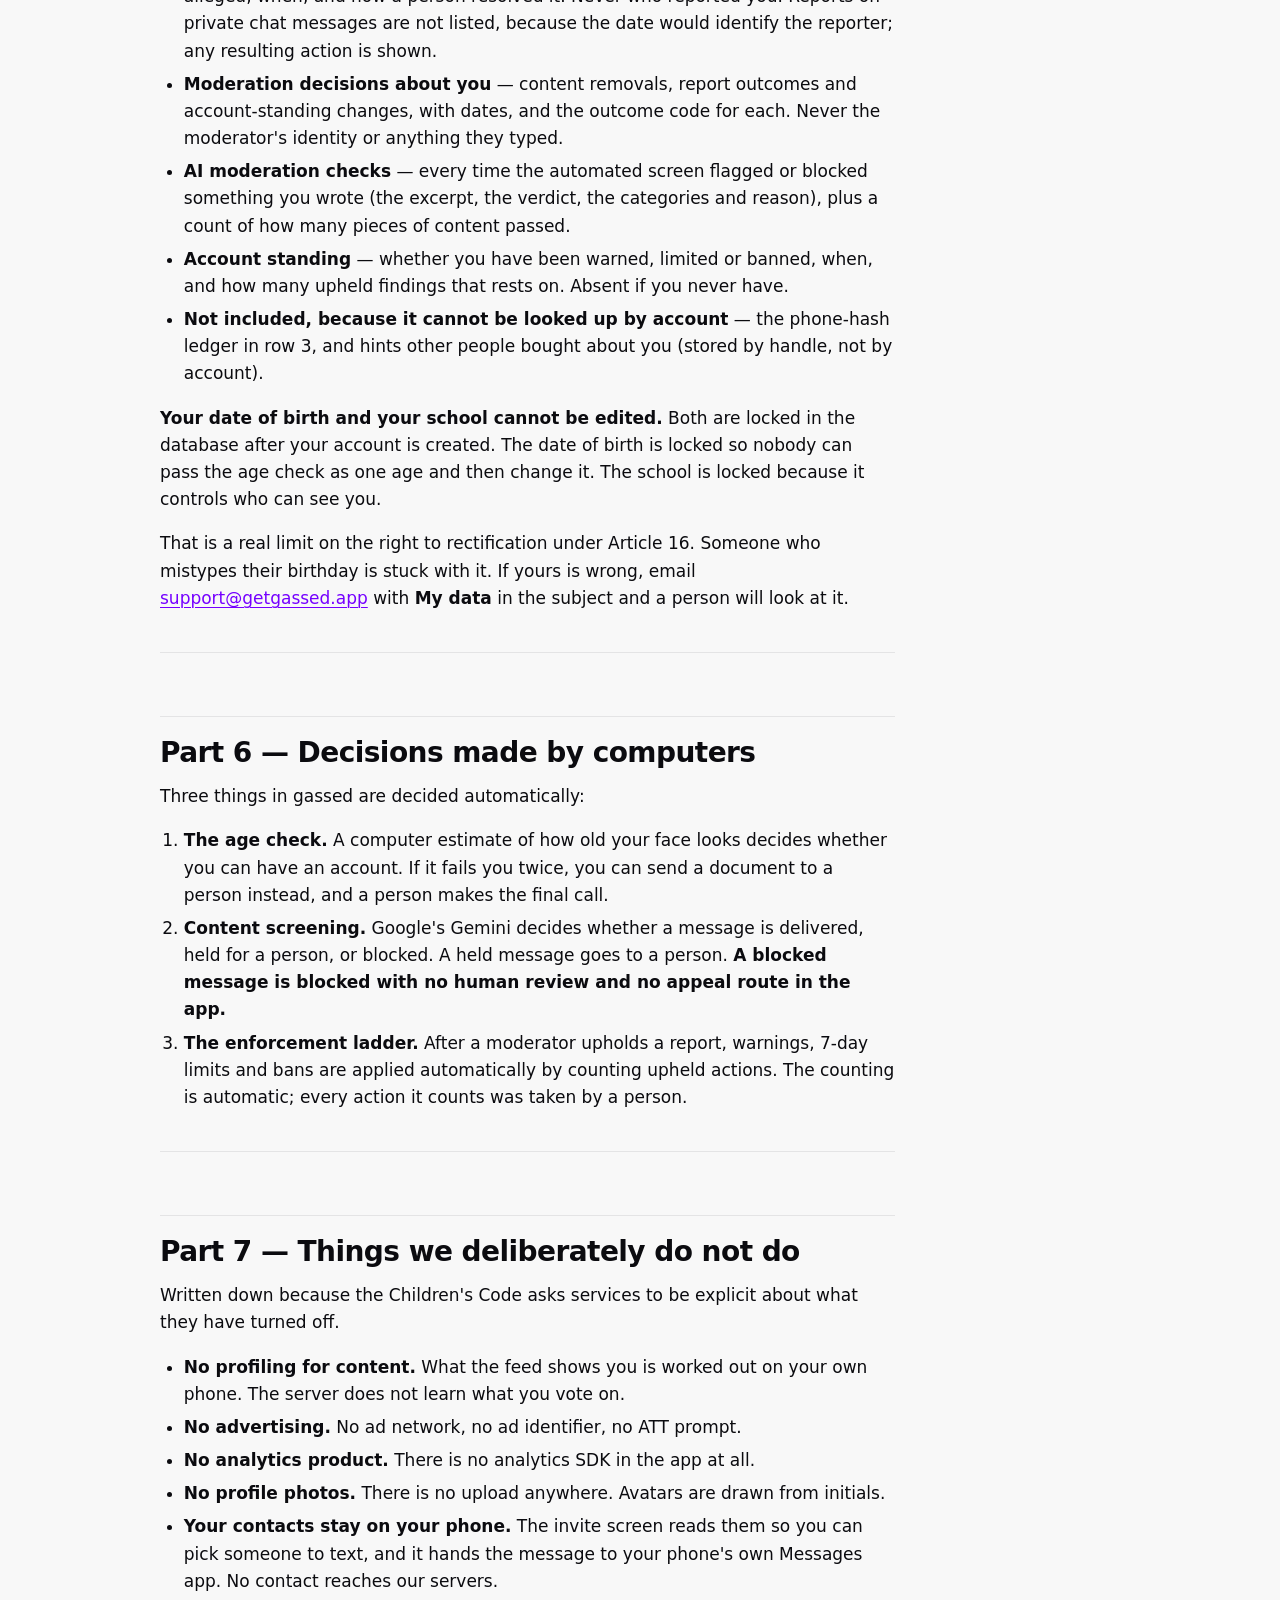
==== commit b7f74ec8: "Home page becomes a waitlist while the app is in review - index.html: email + optional school form p" ====
--- a/privacy/index.html
+++ b/privacy/index.html
@@ -33,7 +33,7 @@
   <h1>Privacy Notice</h1>
   <p class="intro">What gassed knows about you, why, for how long, and who else sees it. Part 1 is the short version, written for a 13-year-old. See also the <a href="/terms/">Terms of Service</a>.</p>
 </div>
-<div class="banner" role="note"><p><strong>Draft — being finalised before launch.</strong> Last updated 24 September 2026. Anything shown as <span class="tbc">[to be confirmed before launch]</span> will be filled in before the app is released.</p></div>
+<div class="banner" role="note"><p><strong>Draft — being finalised before launch.</strong> Last updated 28 September 2026. Anything shown as <span class="tbc">[to be confirmed before launch]</span> will be filled in before the app is released.</p></div>
 
 <details class="toc" open>
 <summary>On this page</summary>
@@ -267,6 +267,14 @@
 <td>Legal obligation and legitimate interests, as row 8</td>
 <td>Reports and moderators&#39; actions: 24 months, longer only while a report is still open or under a legal hold — note P. Whether you are warned, limited or banned: until a person lifts it or you delete your account. The ban date in row 3 goes after 12 months</td>
 <td>Our moderators</td>
+</tr>
+<tr>
+<td>15</td>
+<td>Tell you when the app launches (the waitlist form on getgassed.app)</td>
+<td>The email address you type, the school if you give one, and when you signed up. Nothing from the app: the form needs no account. A scrambled (hashed) form of your IP address goes into the rate-limit counter in note K, so one connection cannot flood the form</td>
+<td>Consent — Article 6(1)(a). Withdraw it at any time by emailing support@getgassed.app, and we delete your row</td>
+<td>Until you ask us to delete it, or 12 months after the app launches, whichever is first. The hashed IP: up to 2 days</td>
+<td>Supabase (our hosting)</td>
 </tr>
 </tbody></table></div>
 <h3 id="notes">Notes</h3>
@@ -600,7 +608,7 @@
       <a href="/terms/">Terms</a>
       <a href="/privacy/">Privacy</a>
     </nav>
-    <p class="legal">© 2026 gassed. UK only, 13+, iOS. Coming soon to the App Store. This website sets no cookies, runs no analytics and makes no requests to anyone else — except the app’s sign-in bot check at /turnstile/, which loads Cloudflare Turnstile.</p>
+    <p class="legal">© 2026 gassed. UK only, 13+, iOS. Coming soon to the App Store. This website sets no cookies, runs no analytics and makes no requests to anyone else — except the waitlist form on the home page, which sends the email address and school you type to Supabase (who host our database, in London), and the app’s sign-in bot check at /turnstile/, which loads Cloudflare Turnstile.</p>
   </div>
 </footer>
 </body>
--- a/assets/site.css
+++ b/assets/site.css
@@ -891,3 +891,107 @@
     border-color: #ccc;
   }
 }
+
+/* ---------- Waitlist (landing, while the app is in review) ---------- */
+
+.waitlist {
+  position: relative;
+  max-width: 34rem;
+  margin: 0 0 2.5rem;
+  padding: 1.5rem;
+}
+
+.waitlist h2 {
+  margin: 0 0 0.35rem;
+  font-size: clamp(1.4rem, 4vw, 1.75rem);
+}
+
+.waitlist .intro {
+  color: var(--text-2);
+  margin: 0 0 1.25rem;
+}
+
+.waitlist .field {
+  display: grid;
+  gap: 0.35rem;
+  margin: 0 0 1rem;
+}
+
+.waitlist label {
+  font-weight: 700;
+  font-size: 0.95rem;
+}
+
+.waitlist input {
+  width: 100%;
+  min-height: 48px;
+  padding: 0.6rem 0.9rem;
+  font: inherit;
+  color: var(--text);
+  background: var(--bg-el);
+  border: 1px solid var(--glass-border);
+  border-radius: var(--radius-md);
+}
+
+.waitlist input::placeholder {
+  color: var(--text-2);
+  opacity: 0.7;
+}
+
+.waitlist input:focus-visible {
+  border-color: var(--accent);
+}
+
+.waitlist .btn {
+  width: 100%;
+  margin-top: 0.25rem;
+  font: inherit;
+  font-weight: 700;
+  font-size: 1.05rem;
+  cursor: pointer;
+}
+
+.waitlist .btn:disabled {
+  opacity: 0.6;
+  cursor: progress;
+}
+
+.waitlist .status {
+  margin: 0.75rem 0 0;
+  font-weight: 600;
+}
+
+.waitlist .status:empty {
+  display: none;
+}
+
+.waitlist .status.bad {
+  color: var(--danger);
+}
+
+.waitlist .fine {
+  margin: 1rem 0 0;
+}
+
+/* Honeypot: off-screen for people, present for bots. */
+.waitlist .hp {
+  position: absolute;
+  left: -10000px;
+  top: auto;
+  width: 1px;
+  height: 1px;
+  overflow: hidden;
+}
+
+.waitlist .done:focus {
+  outline: none;
+}
+
+.waitlist .done p:last-child {
+  margin-bottom: 0;
+}
+
+.for-adults {
+  max-width: 34rem;
+  margin: 1.5rem 0 0;
+}
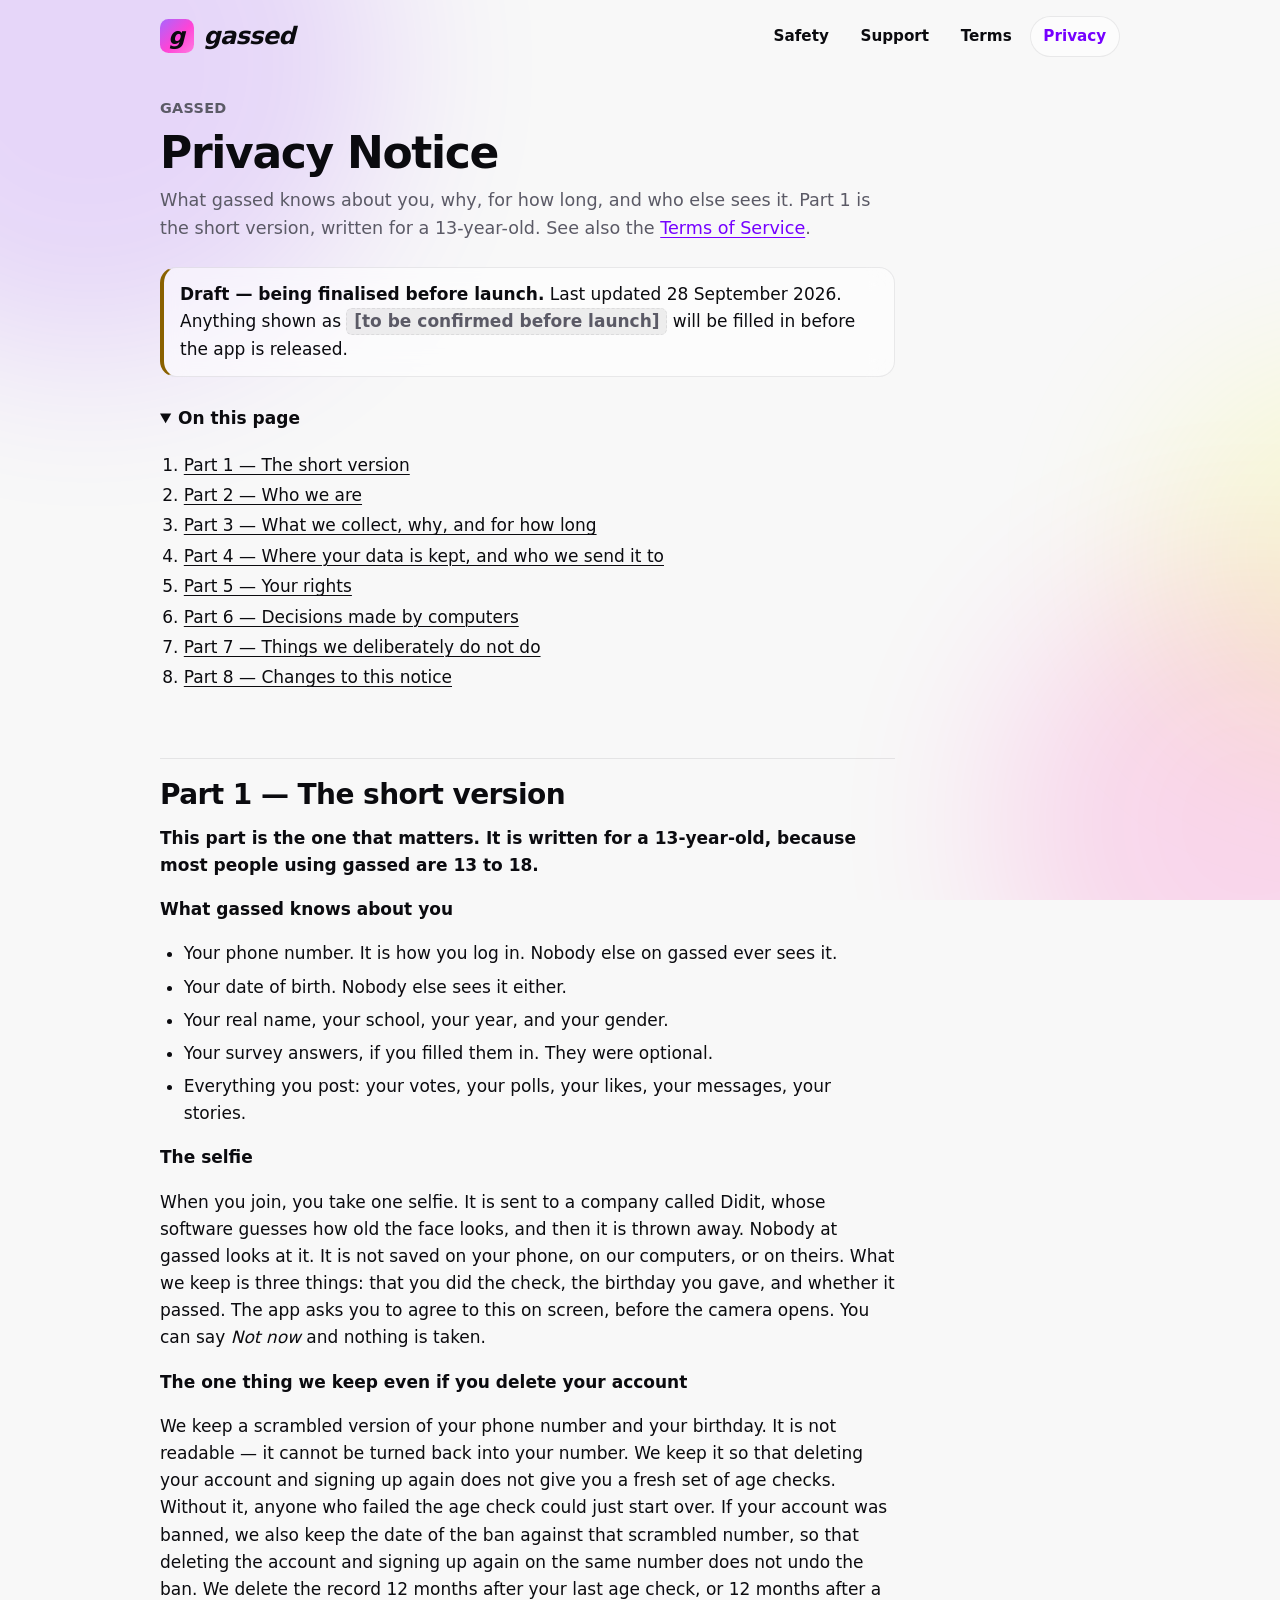
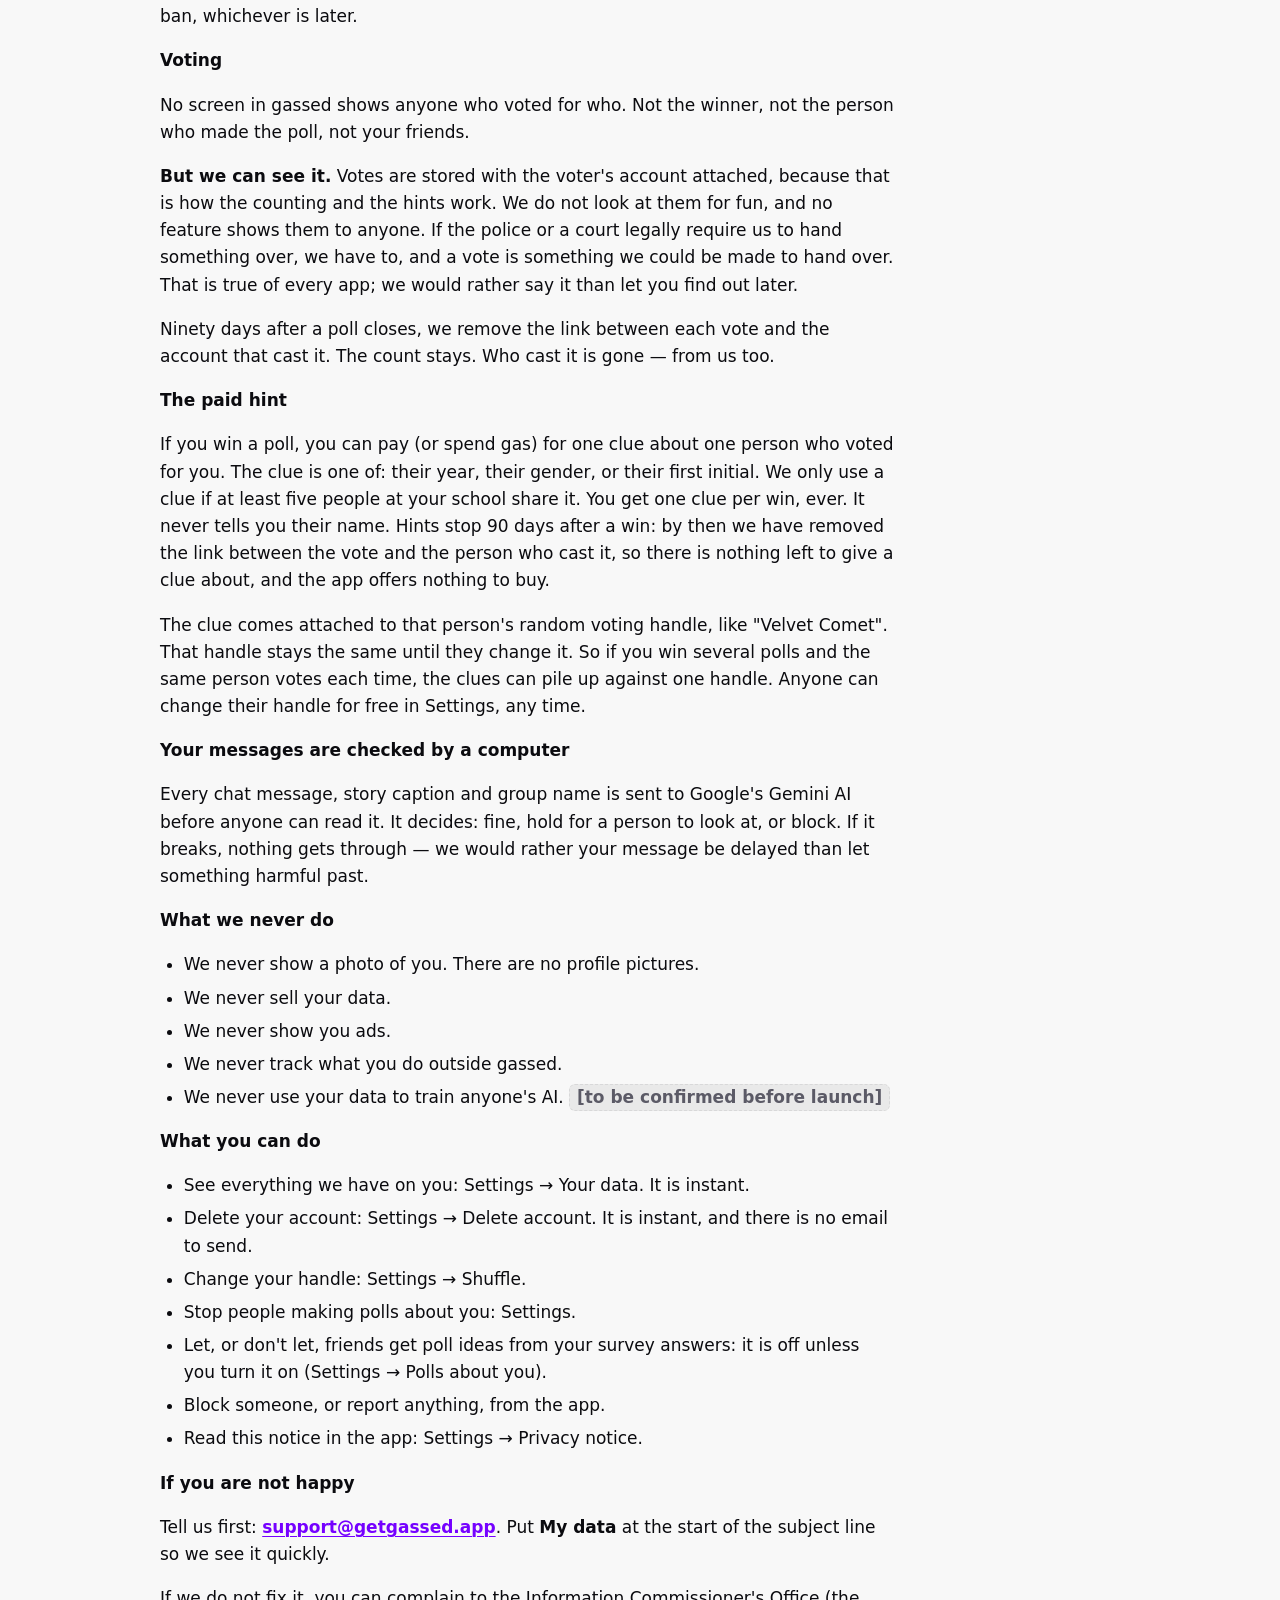
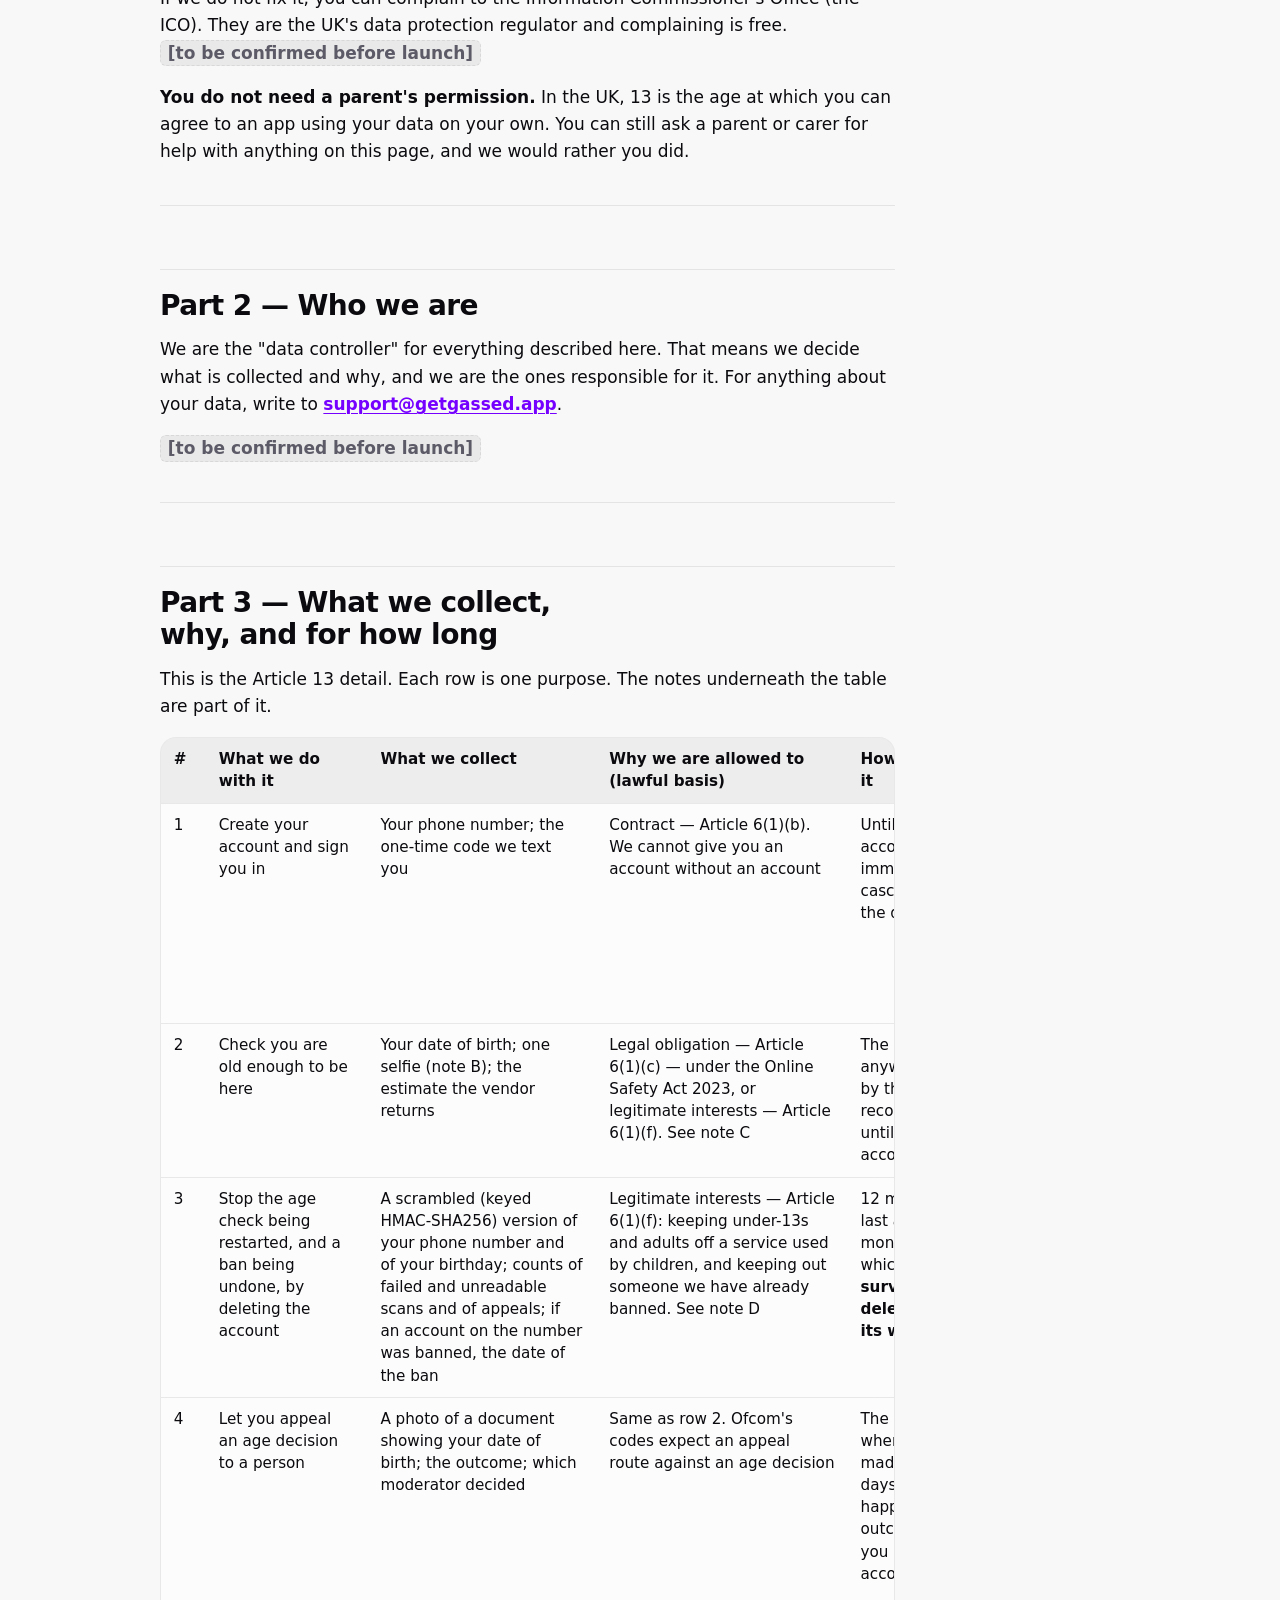
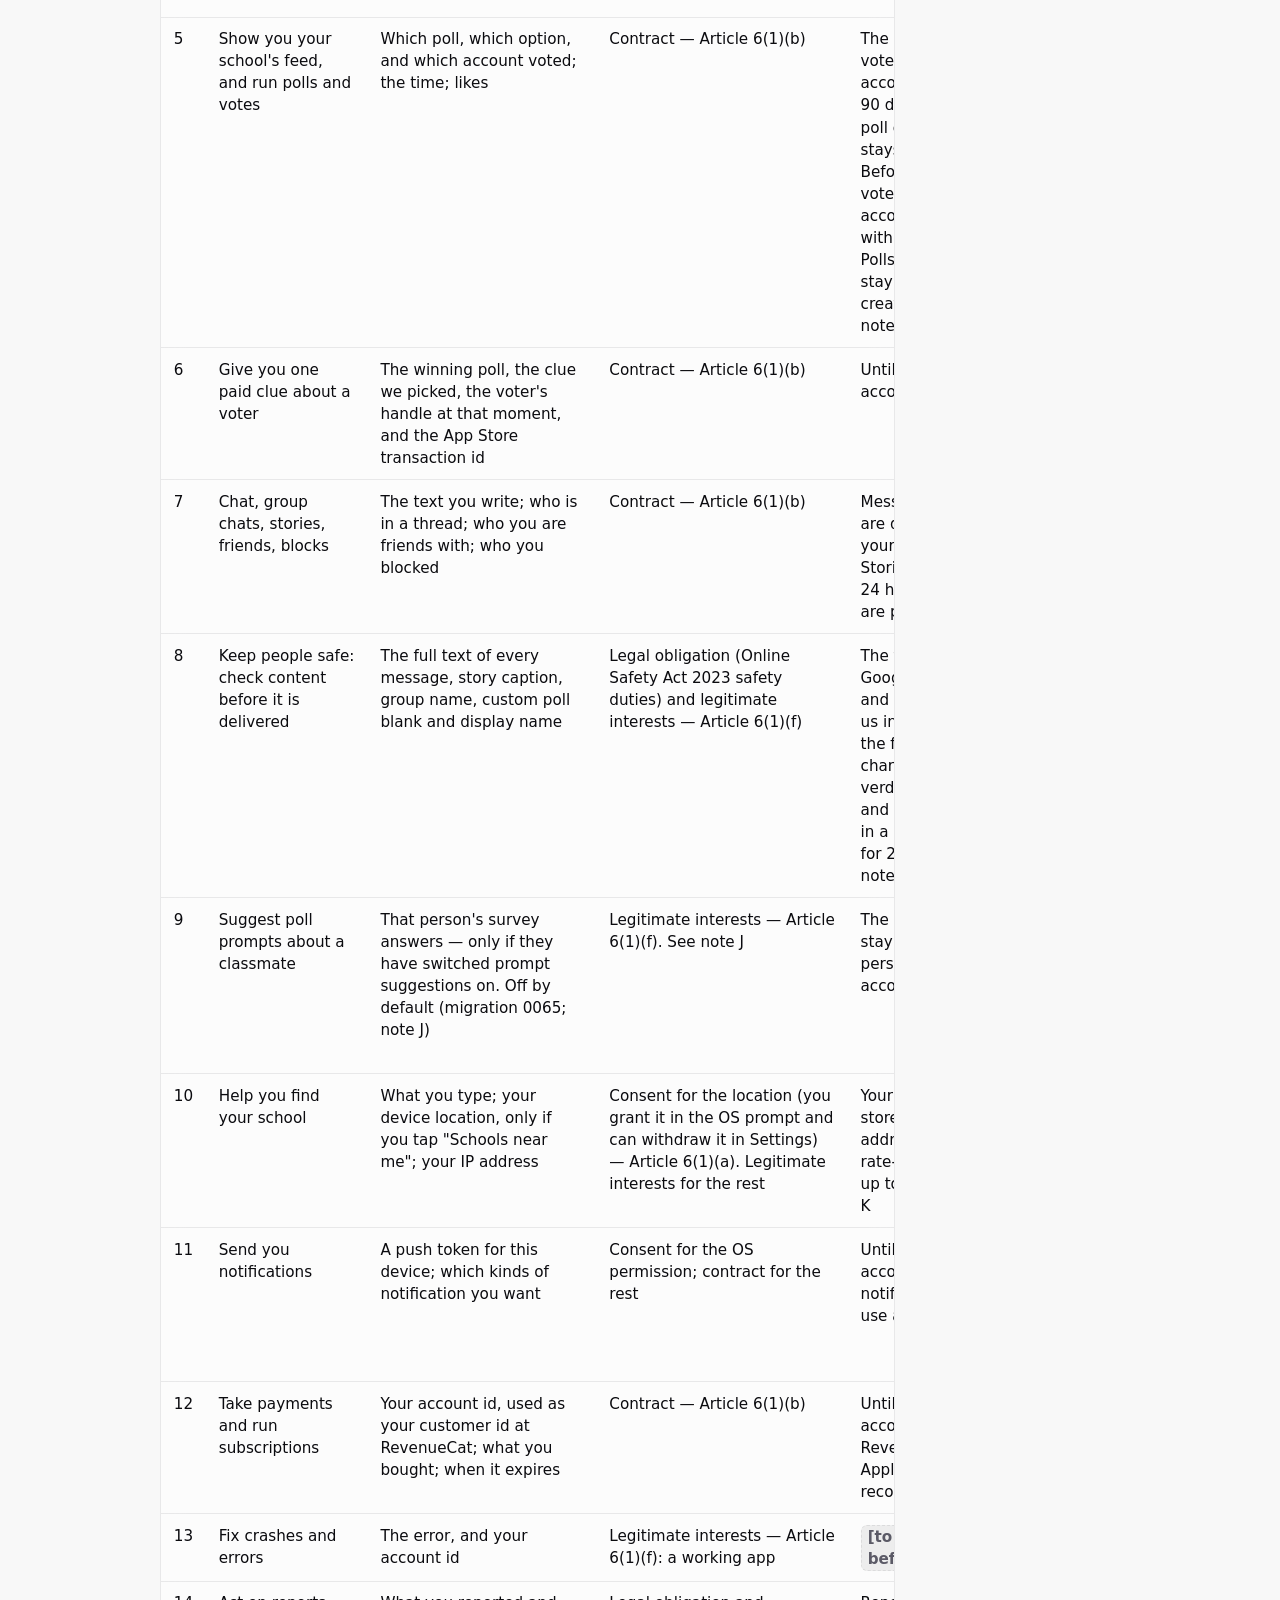
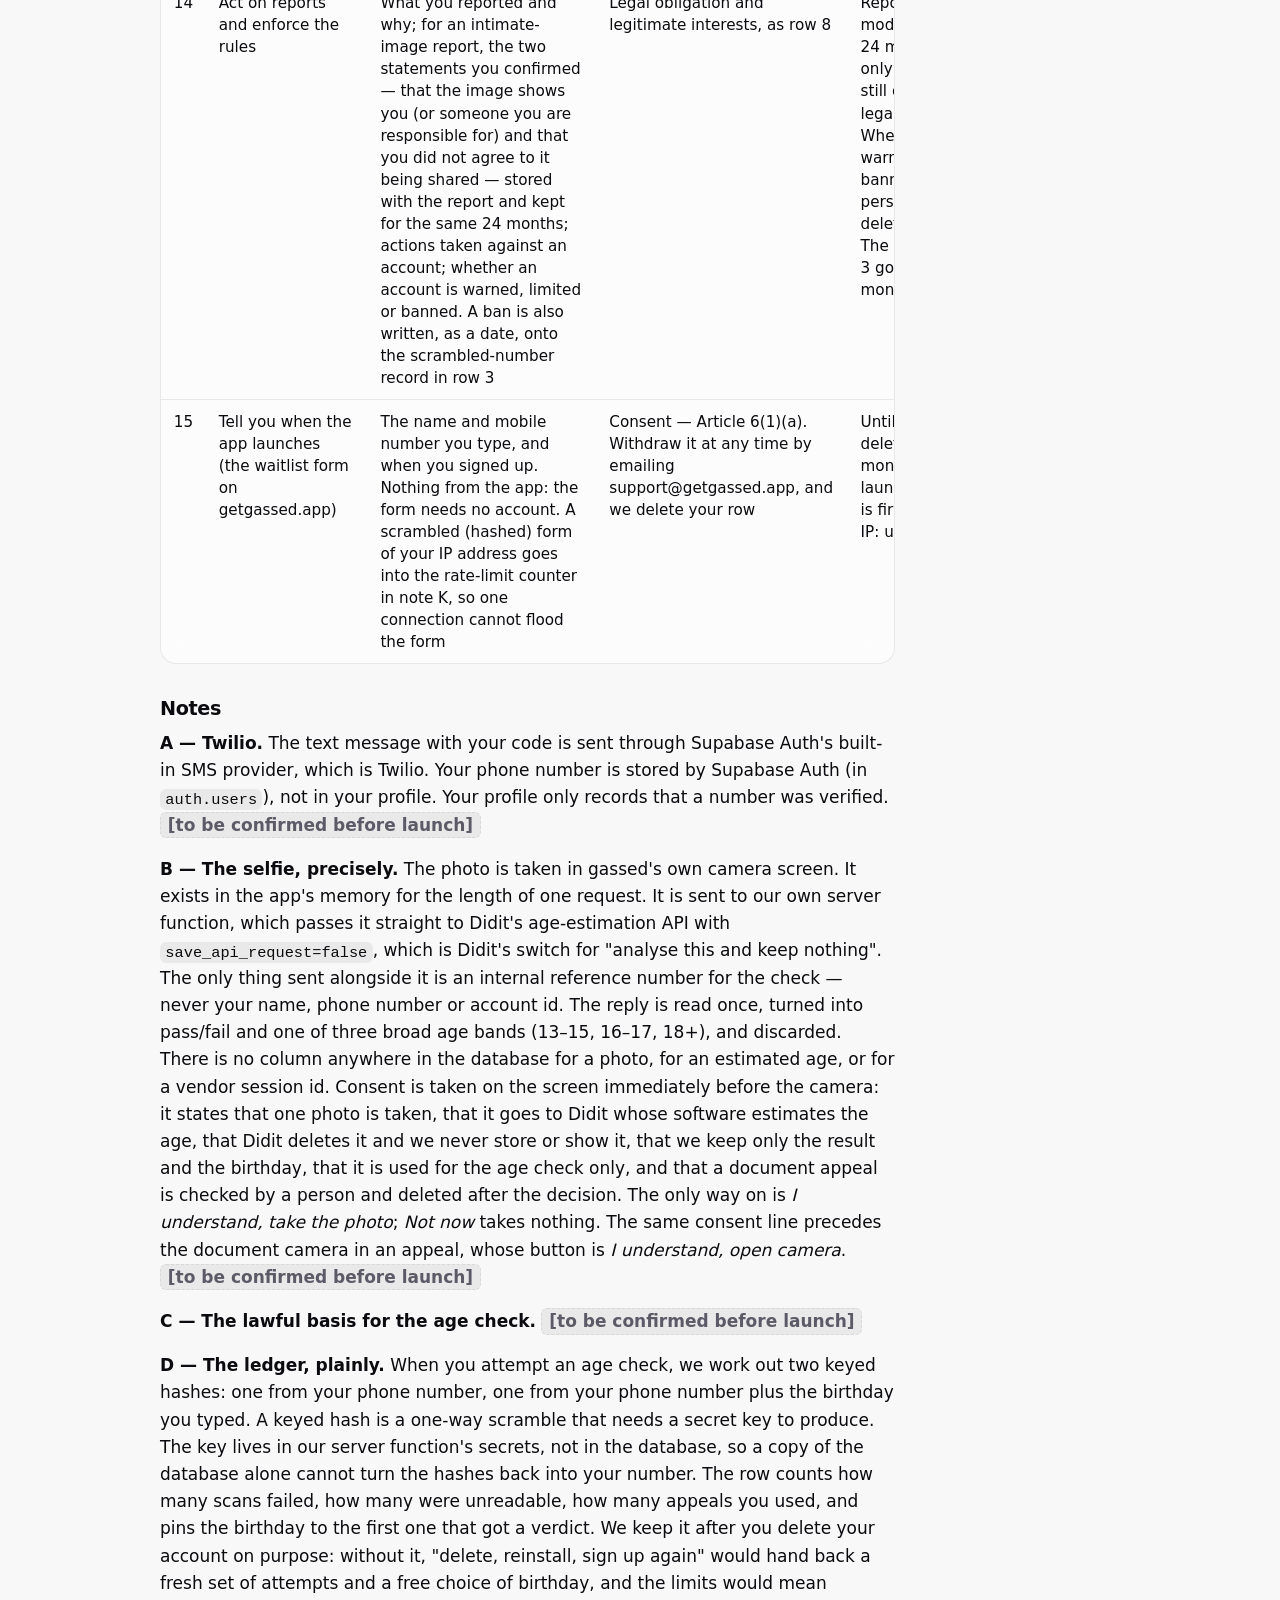
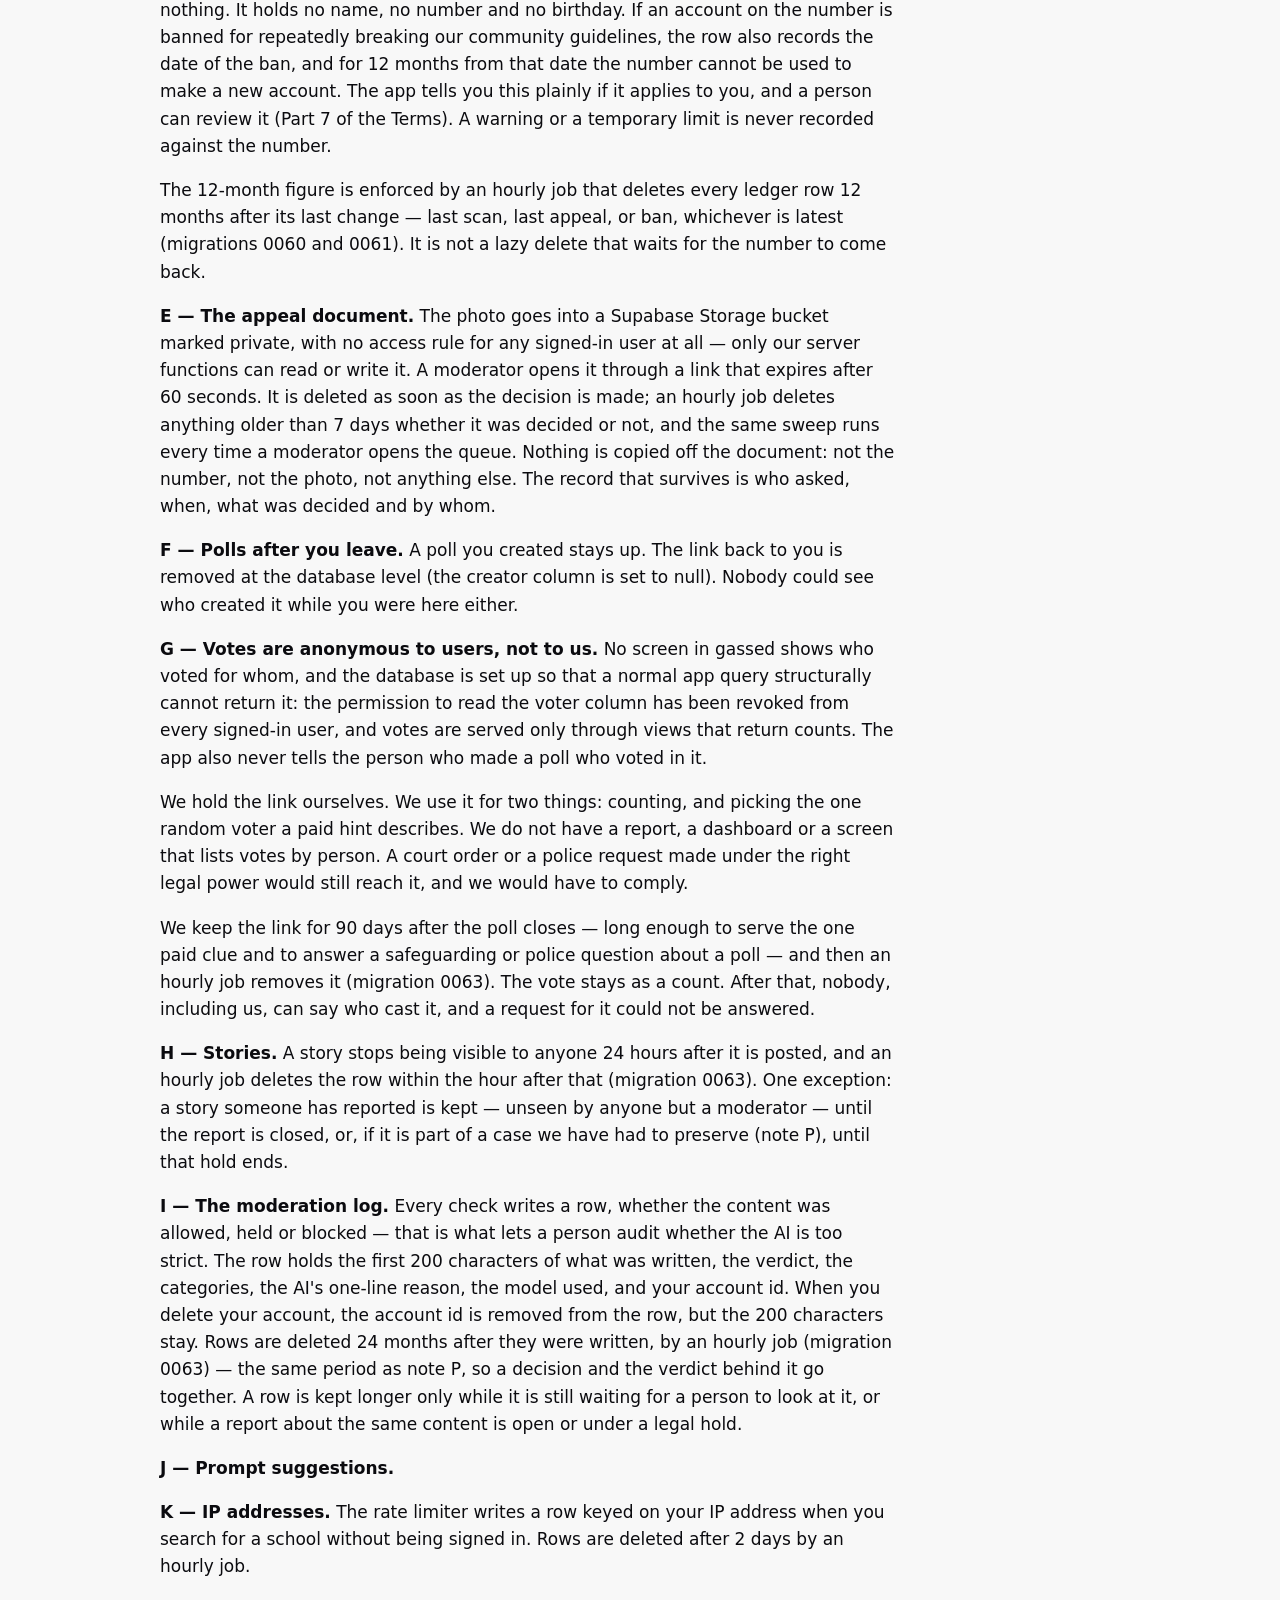
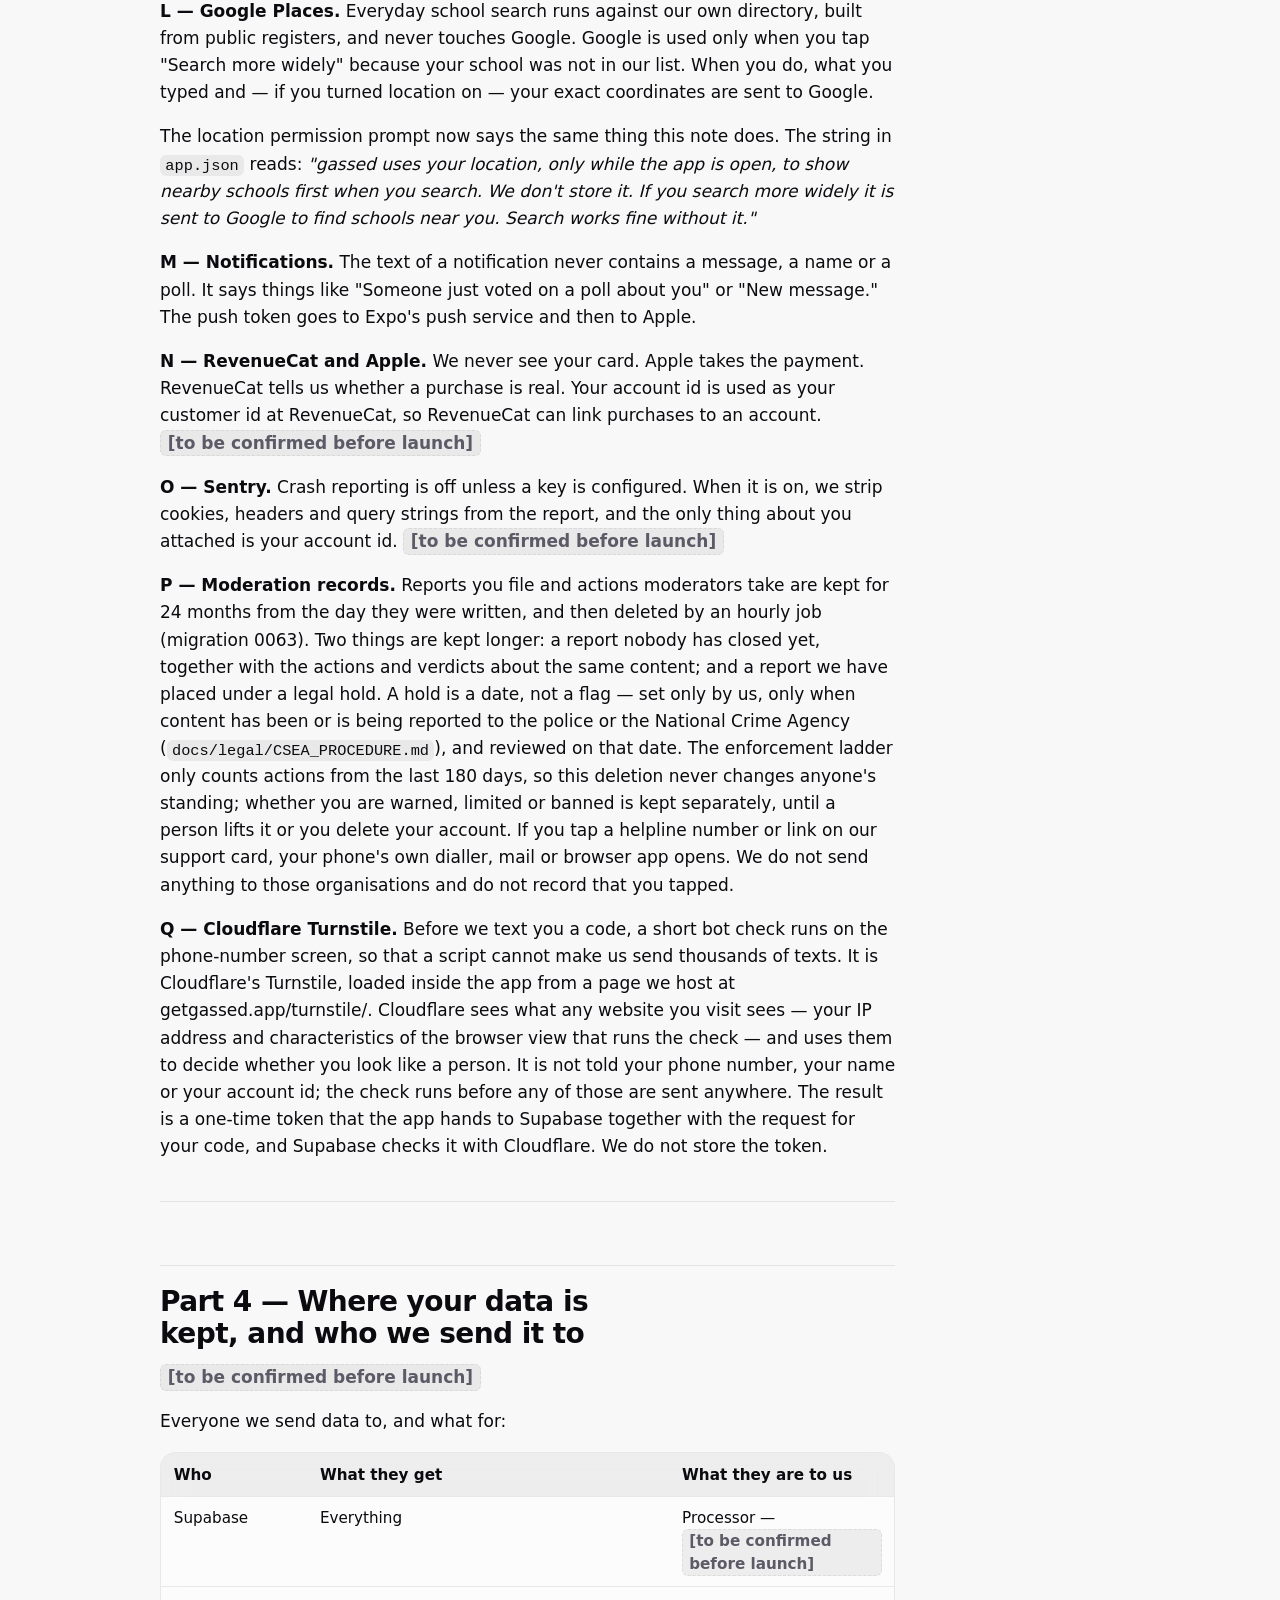
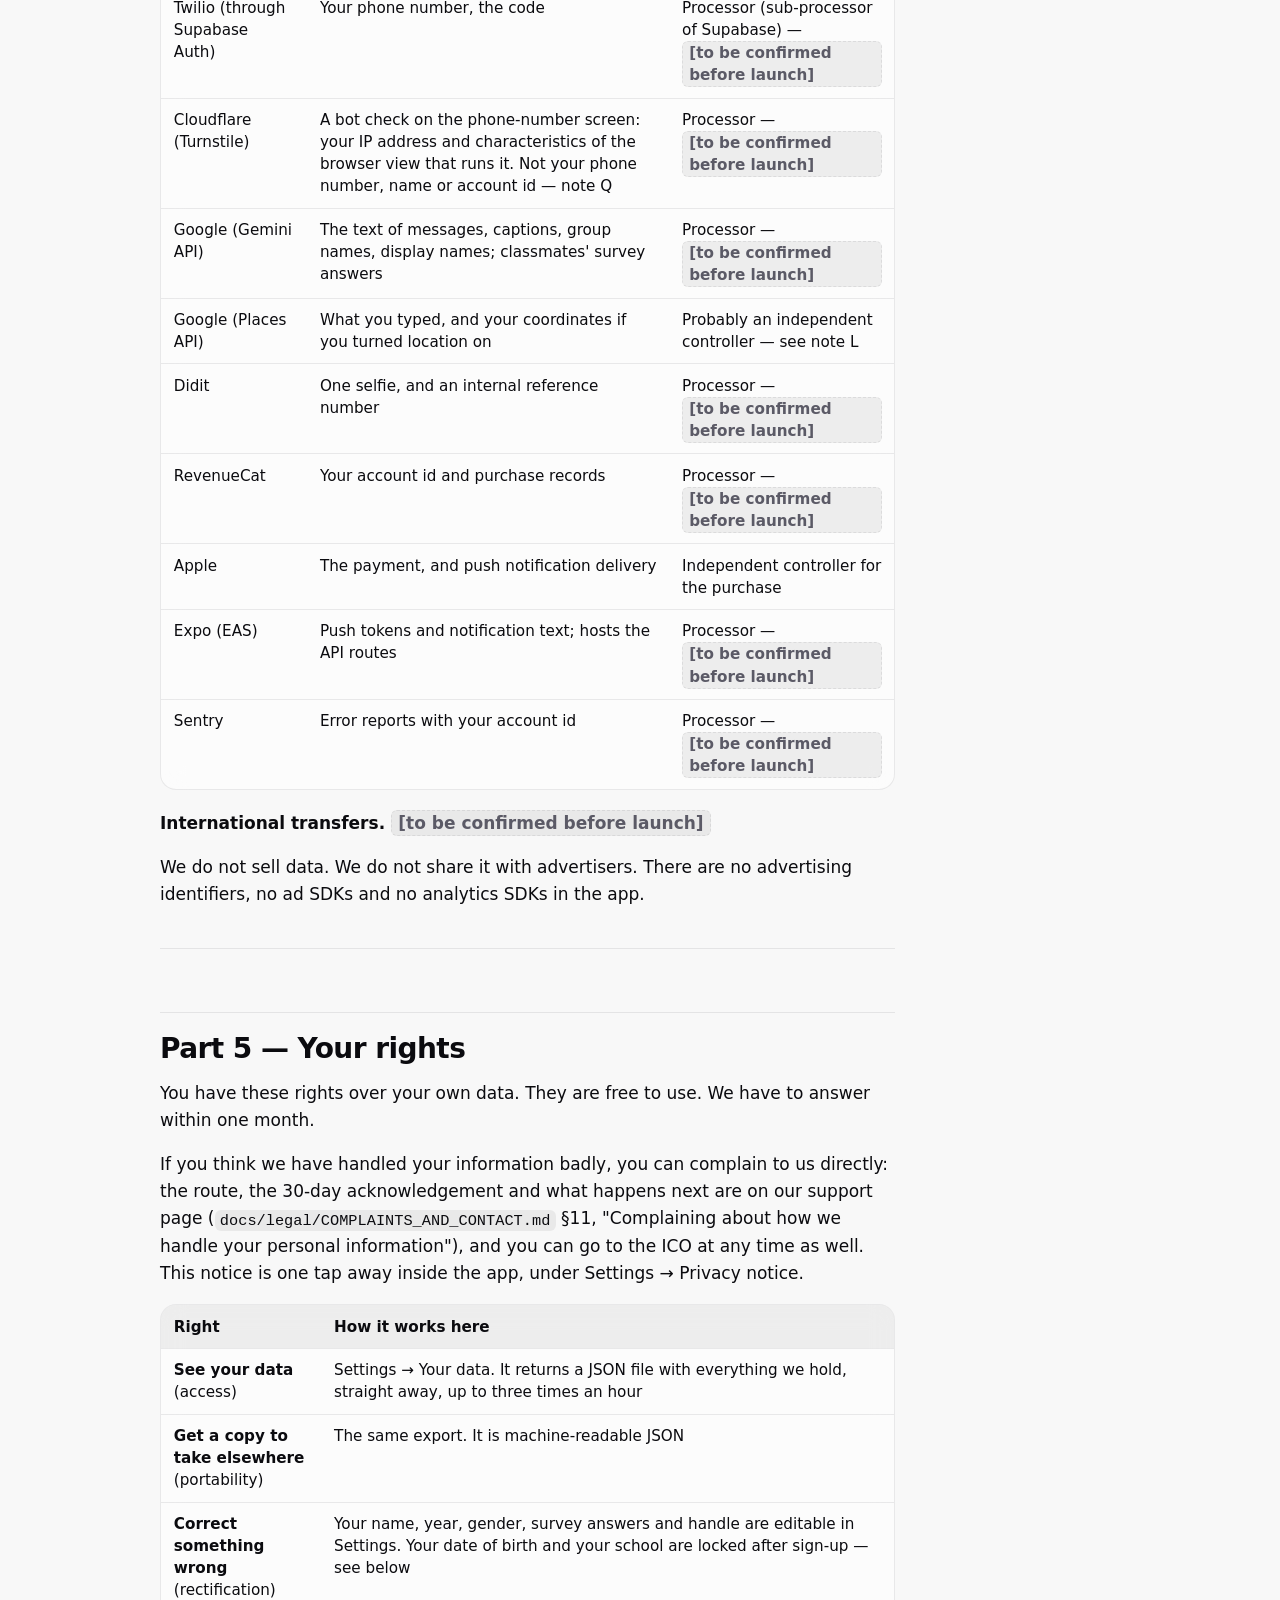
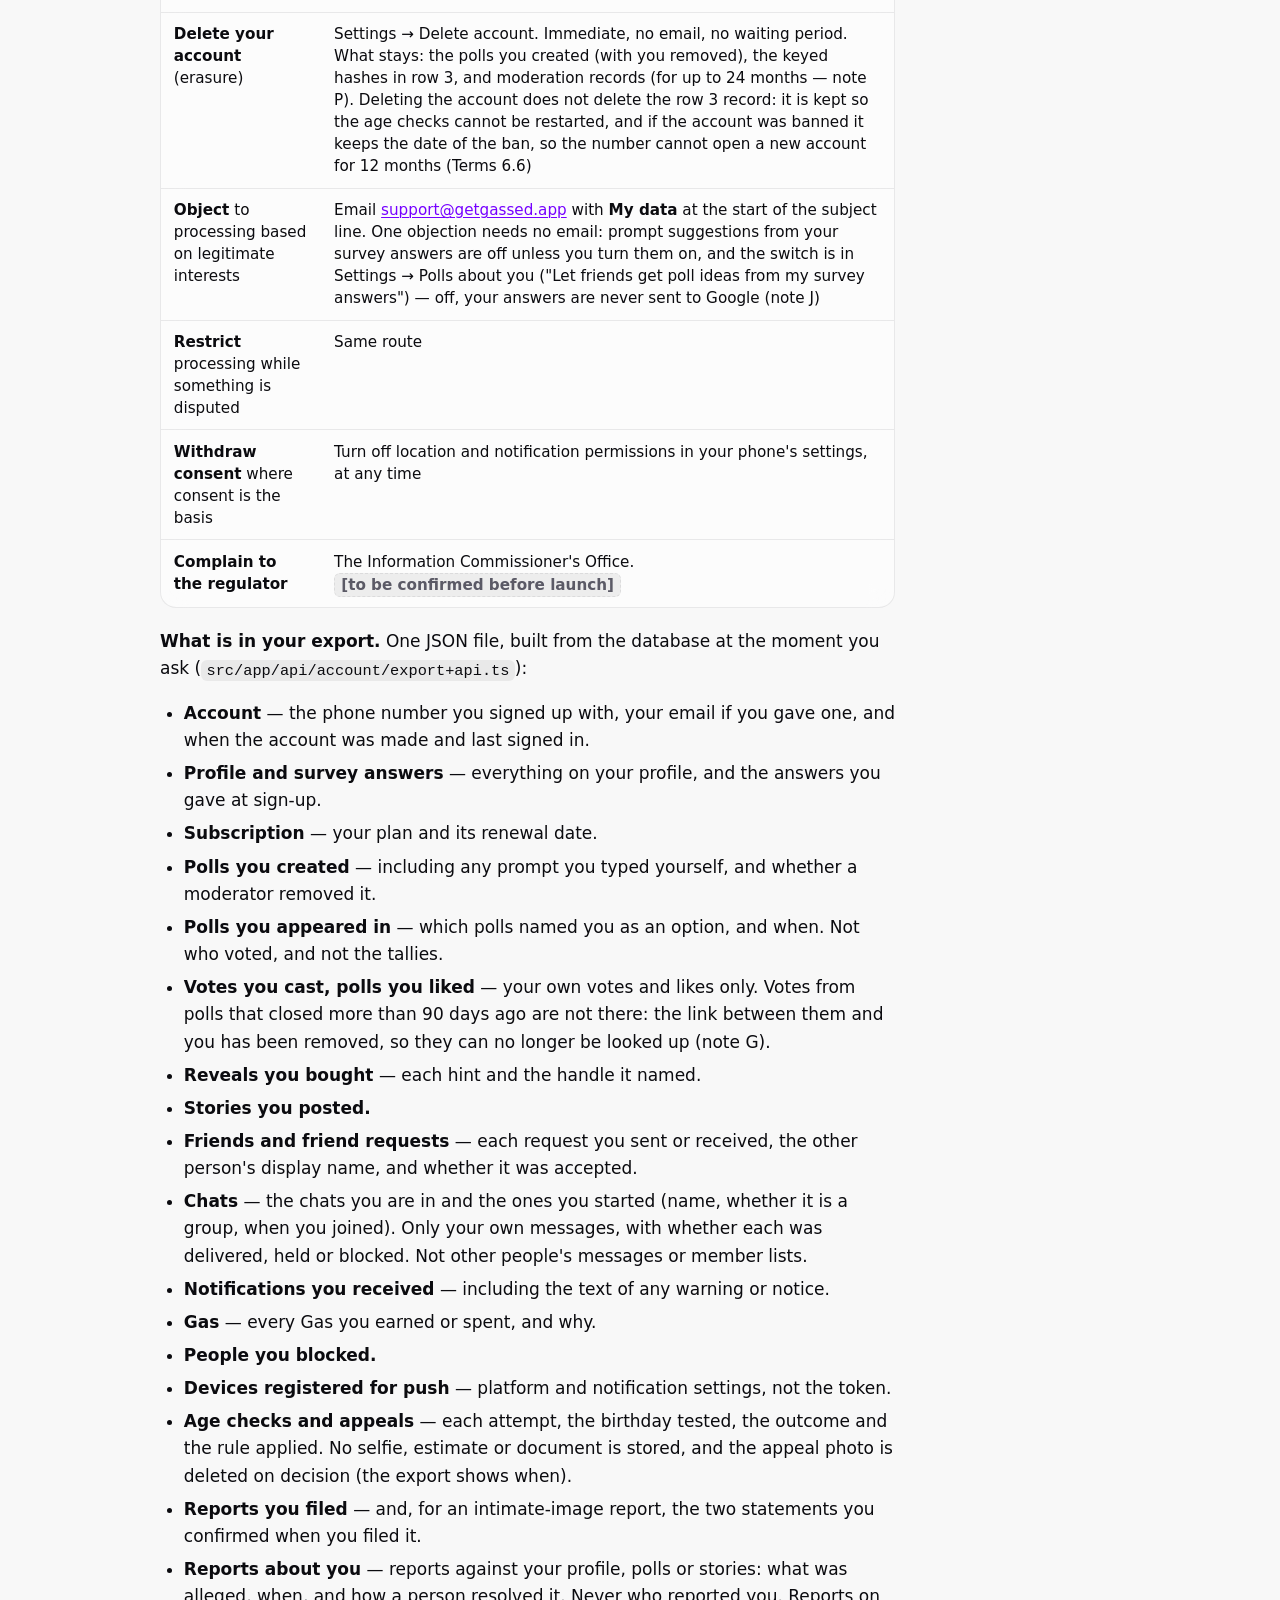
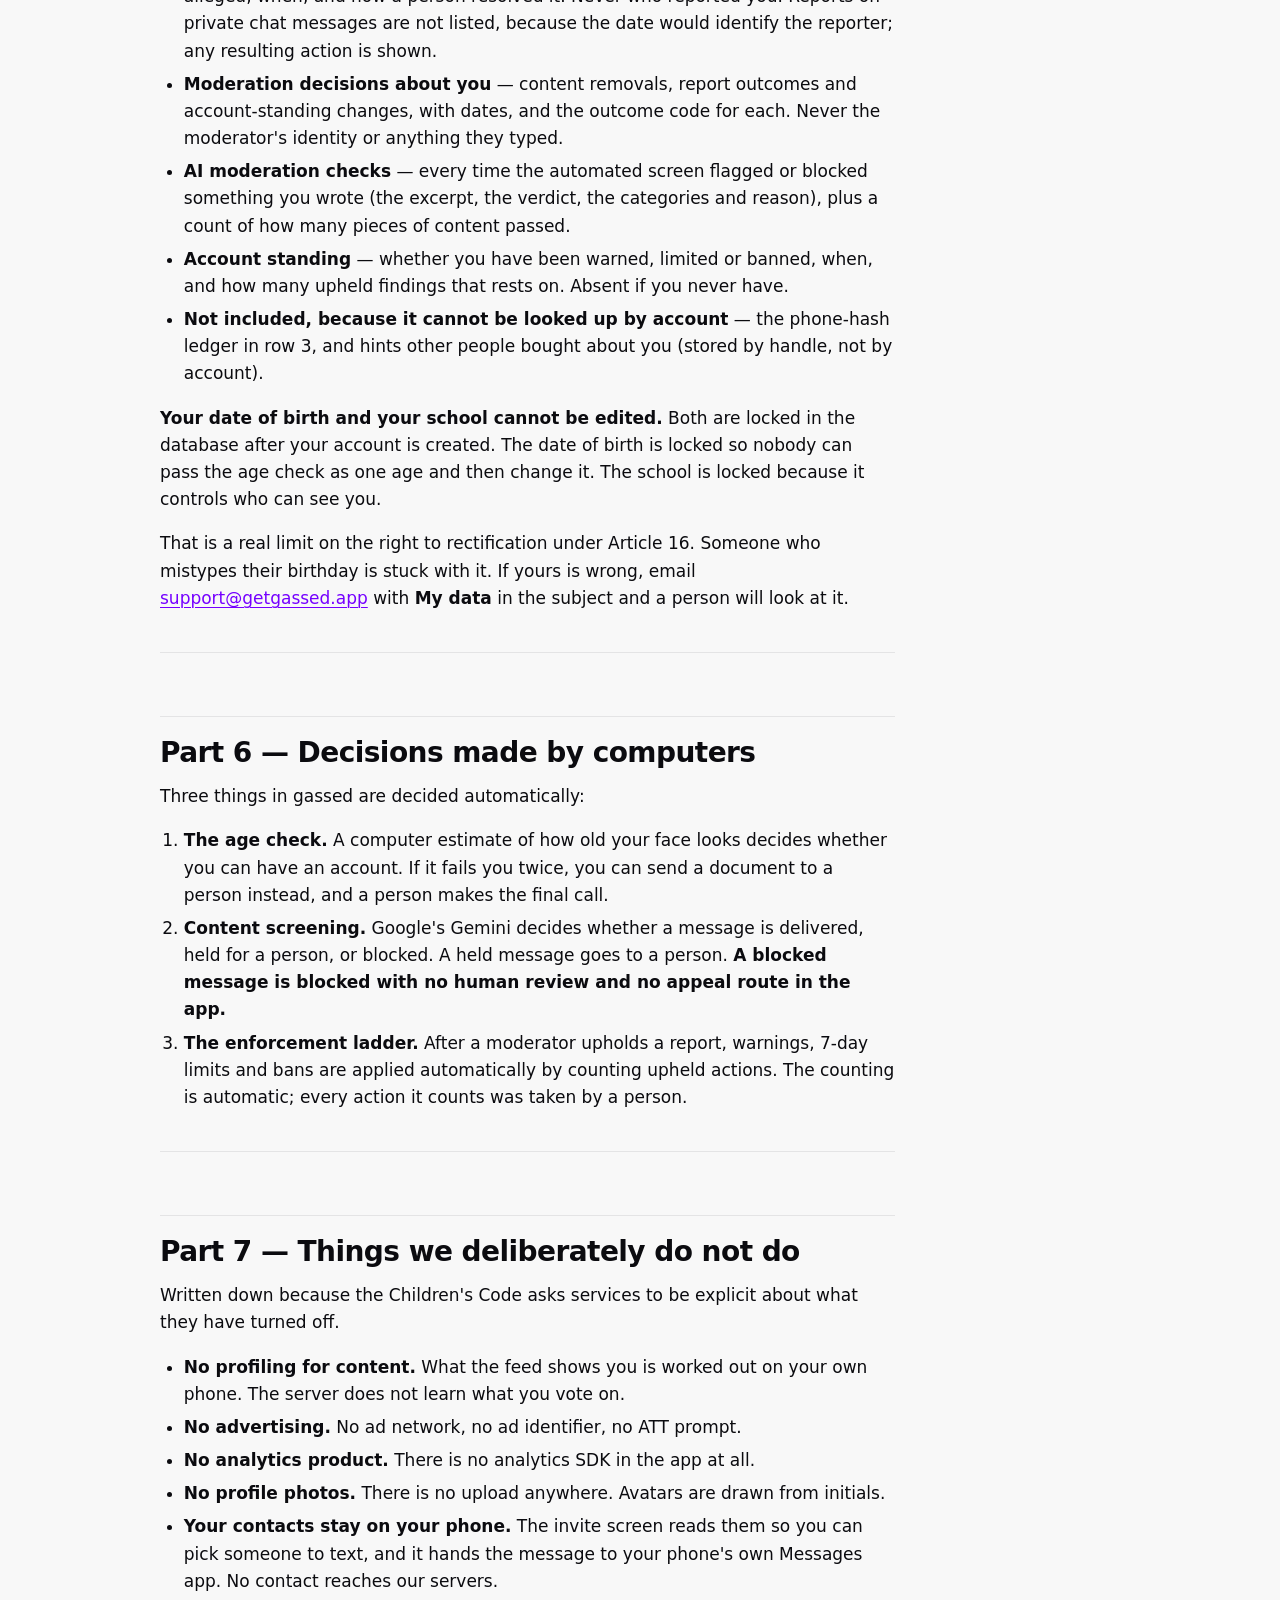
==== commit 6b83f863: "Waitlist: name and mobile number only, one-line confirmation - index.html: copy cut to the pill, wor" ====
--- a/privacy/index.html
+++ b/privacy/index.html
@@ -271,10 +271,10 @@
 <tr>
 <td>15</td>
 <td>Tell you when the app launches (the waitlist form on getgassed.app)</td>
-<td>The email address you type, the school if you give one, and when you signed up. Nothing from the app: the form needs no account. A scrambled (hashed) form of your IP address goes into the rate-limit counter in note K, so one connection cannot flood the form</td>
+<td>The name and mobile number you type, and when you signed up. Nothing from the app: the form needs no account. A scrambled (hashed) form of your IP address goes into the rate-limit counter in note K, so one connection cannot flood the form</td>
 <td>Consent — Article 6(1)(a). Withdraw it at any time by emailing support@getgassed.app, and we delete your row</td>
 <td>Until you ask us to delete it, or 12 months after the app launches, whichever is first. The hashed IP: up to 2 days</td>
-<td>Supabase (our hosting)</td>
+<td>Supabase (our hosting); Twilio, to send the one text</td>
 </tr>
 </tbody></table></div>
 <h3 id="notes">Notes</h3>
@@ -608,7 +608,7 @@
       <a href="/terms/">Terms</a>
       <a href="/privacy/">Privacy</a>
     </nav>
-    <p class="legal">© 2026 gassed. UK only, 13+, iOS. Coming soon to the App Store. This website sets no cookies, runs no analytics and makes no requests to anyone else — except the waitlist form on the home page, which sends the email address and school you type to Supabase (who host our database, in London), and the app’s sign-in bot check at /turnstile/, which loads Cloudflare Turnstile.</p>
+    <p class="legal">© 2026 gassed. UK only, 13+, iOS. Coming soon to the App Store. This website sets no cookies, runs no analytics and makes no requests to anyone else — except the waitlist form on the home page, which sends the name and mobile number you type to Supabase (who host our database, in London), and the app’s sign-in bot check at /turnstile/, which loads Cloudflare Turnstile.</p>
   </div>
 </footer>
 </body>
